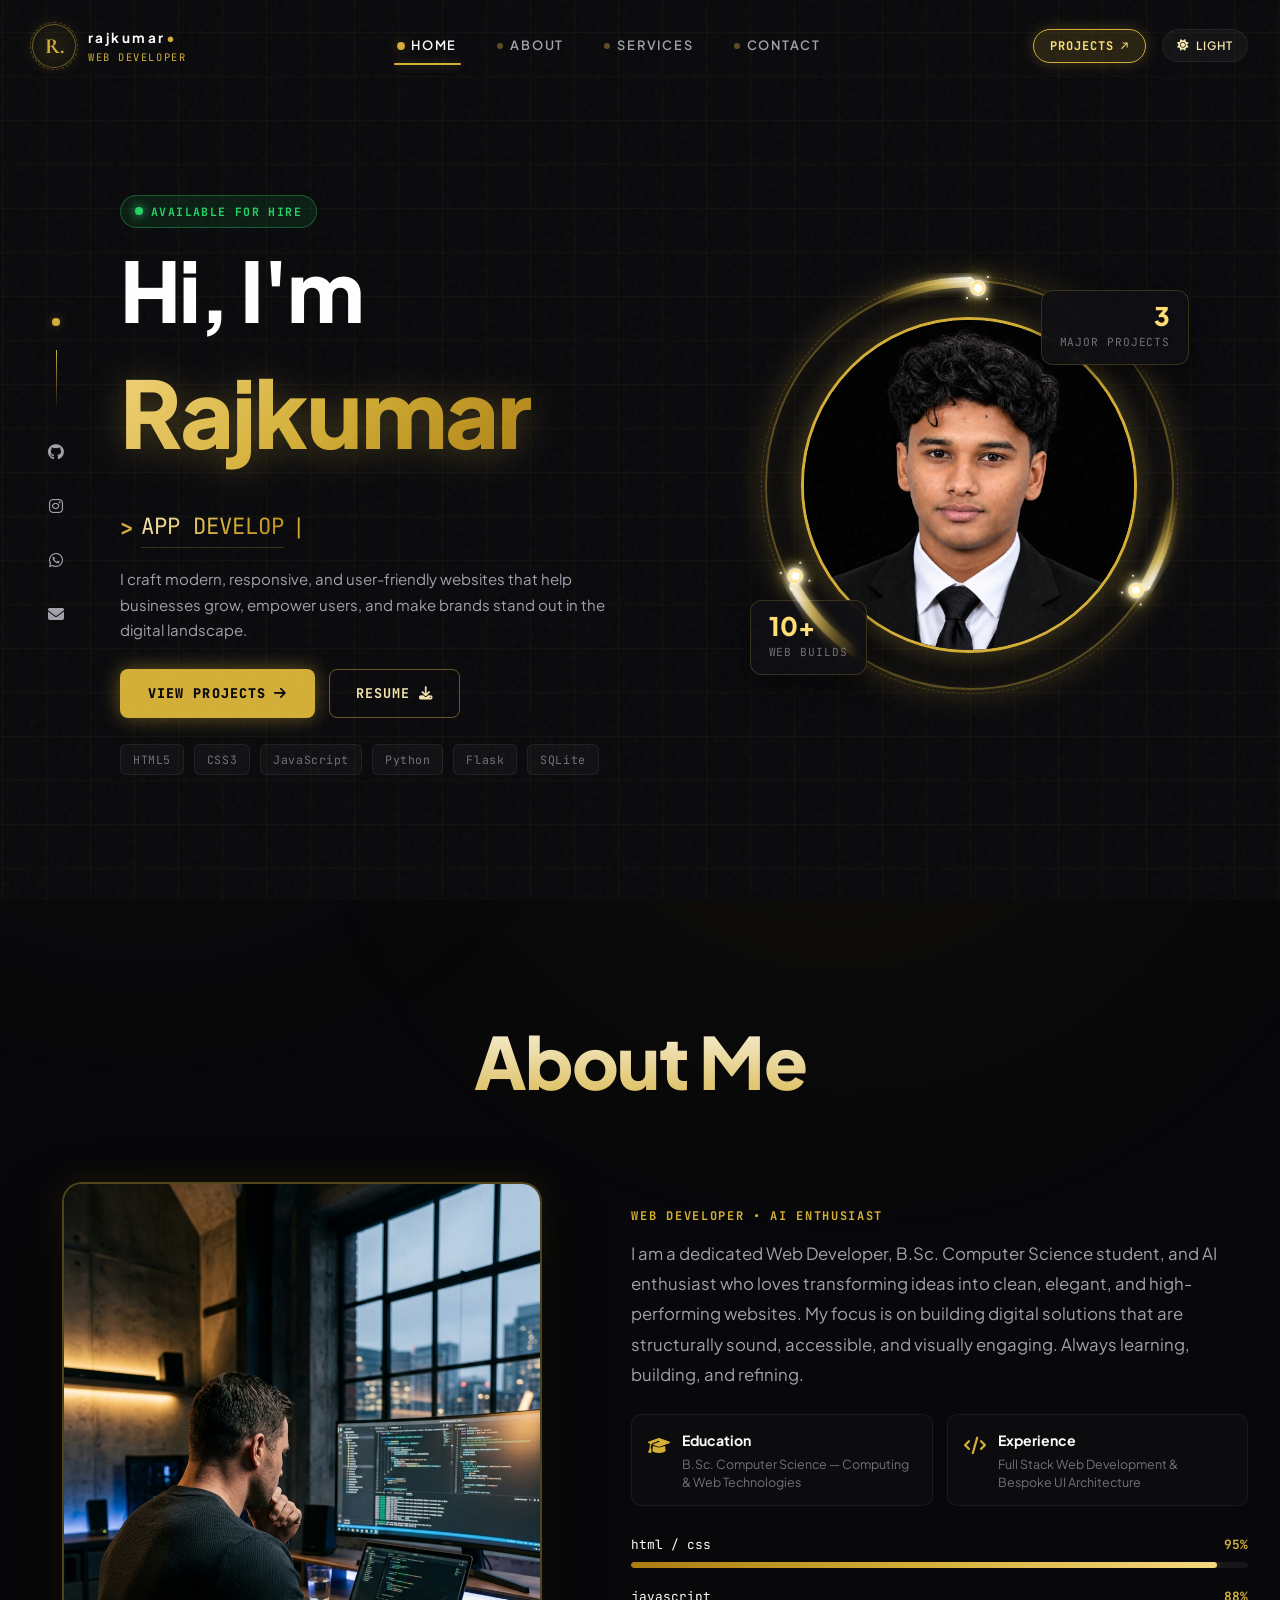
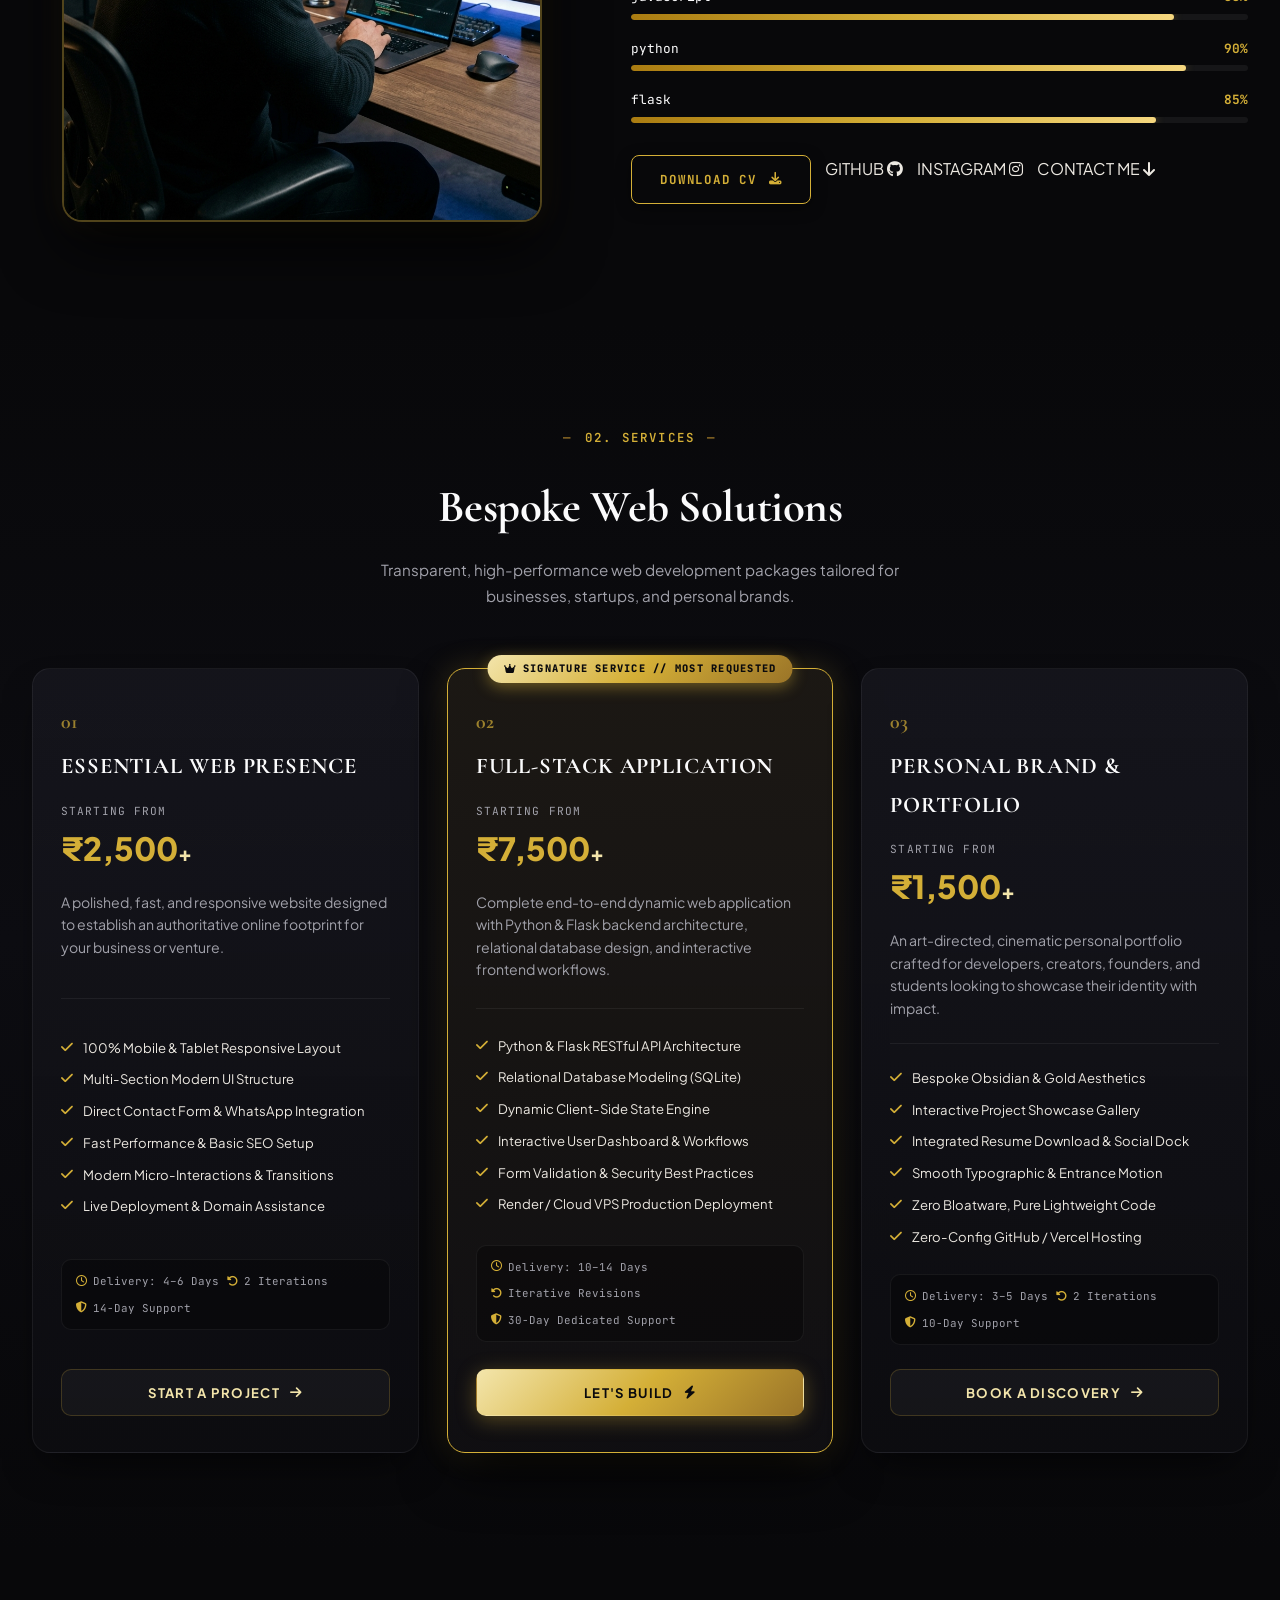
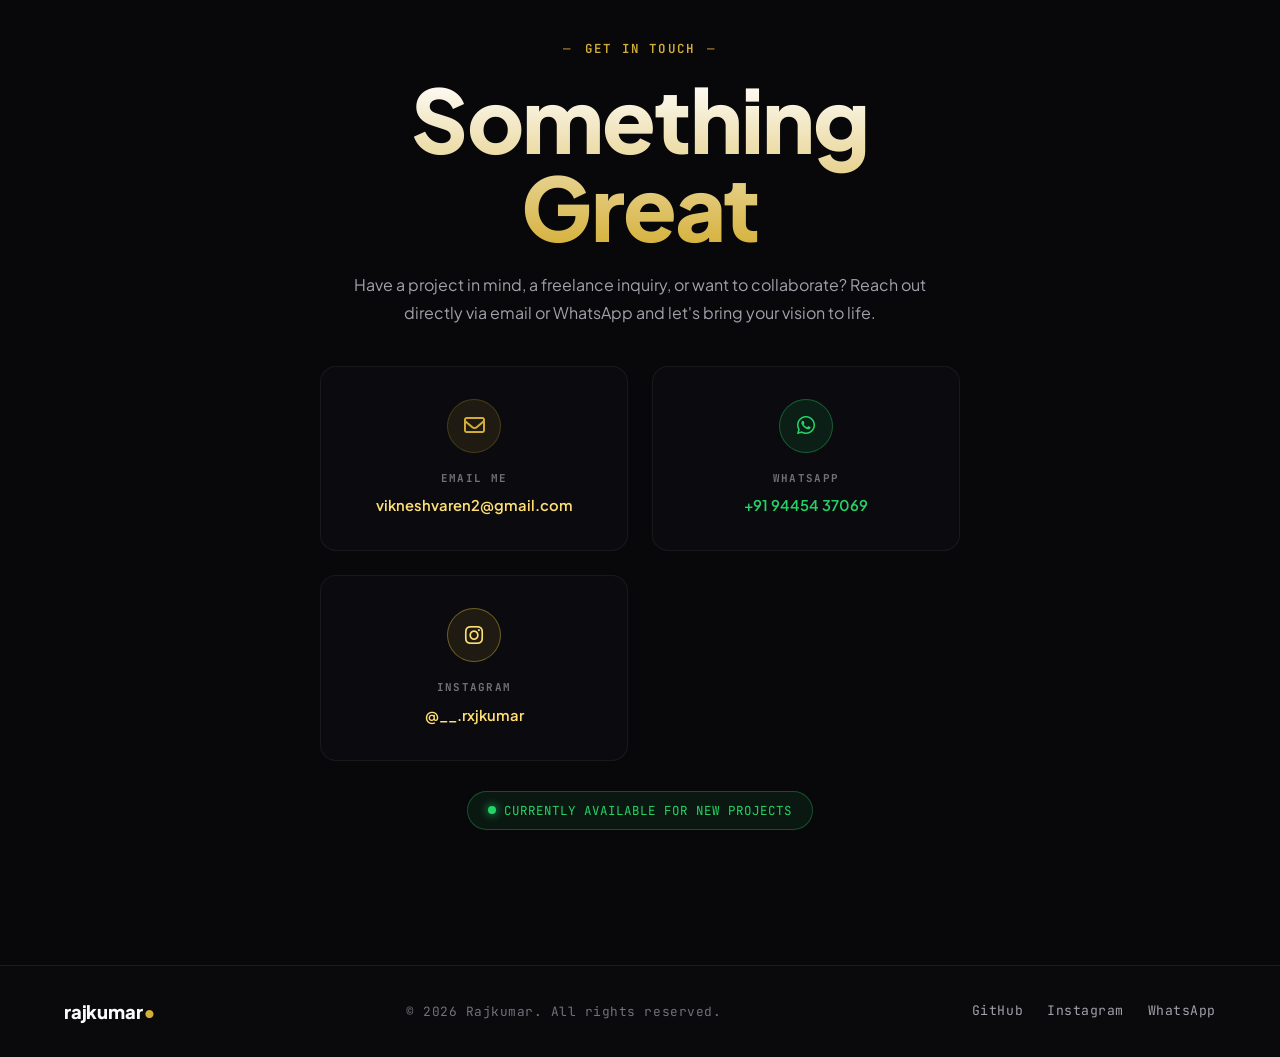
==== index.html @ b3dc6ba9 "Fix mobile responsive design and smooth interactions" ====
<!DOCTYPE html>
<html lang="en">

<head>
    <meta charset="UTF-8">
    <meta name="viewport" content="width=device-width, initial-scale=1.0">
    <title>Rajkumar — Web Developer &bull; AI Enthusiast &bull; Portfolio</title>
    <meta name="description"
        content="Rajkumar — Web Developer, B.Sc. Computer Science student & AI enthusiast crafting modern, responsive, and high-performance digital experiences.">
    <meta name="keywords"
        content="Rajkumar, Web Developer, Full-Stack, Python, Flask, JavaScript, HTML, CSS, Portfolio, Pet Nexa, Royal Rose Milk, Tamil Nadu">
    <meta name="author" content="Rajkumar">

    <!-- Google Fonts: Cormorant Garamond, Plus Jakarta Sans, Inter, JetBrains Mono -->
    <link rel="preconnect" href="https://fonts.googleapis.com">
    <link rel="preconnect" href="https://fonts.gstatic.com" crossorigin>
    <link
        href="https://fonts.googleapis.com/css2?family=Cormorant+Garamond:ital,wght@0,400;0,500;0,600;0,700;1,400;1,600&family=Great+Vibes&family=Inter:wght@300;400;500;600;700&family=JetBrains+Mono:wght@400;500;600&family=Plus+Jakarta+Sans:wght@400;500;600;700;800&display=swap"
        rel="stylesheet">

    <!-- FontAwesome 6.5 -->
    <link rel="stylesheet" href="https://cdnjs.cloudflare.com/ajax/libs/font-awesome/6.5.2/css/all.min.css">

    <!-- Stylesheets -->
    <link rel="stylesheet" href="style.css">
    <link rel="stylesheet" href="cinematic.css">
</head>

<body>

    <!-- =====================================================
         0. CINEMATIC ATMOSPHERE & BACKGROUND CANVAS
    ===================================================== -->
    <canvas id="cinematicCanvas" class="cinematic-canvas"></canvas>

    <!-- Subtle Film Grain & Ambient Atmosphere -->
    <div class="editorial-film-grain"></div>
    <div class="ambient-glow glow-top-right"></div>
    <div class="ambient-glow glow-center-left"></div>
    <div class="ambient-glow glow-bottom-right"></div>

    <!-- Scroll Progress Indicator -->
    <div class="gold-progress-line" id="scrollProgress"></div>

    <!-- Mobile Drawer Backdrop Overlay -->
    <div class="mobile-nav-backdrop" id="mobileNavBackdrop"></div>

    <!-- =====================================================
         1. LUXURY MINIMALIST EDITORIAL LOADER
    ===================================================== -->
    <div id="intro" class="cinematic-loader" aria-hidden="true">
        <div class="loader-minimal-reveal">
            <div class="loader-monogram-symbol">R<span class="gold-dot">.</span></div>
            <div class="loader-gold-hairline-grow" id="loaderProgressFill"></div>
            <div class="loader-minimal-caption">
                <span class="loader-caption-name">RAJKUMAR</span>
                <span class="loader-caption-sep">&bull;</span>
                <span class="loader-caption-role">PORTFOLIO</span>
            </div>
        </div>
    </div>

    <!-- =====================================================
         2. TOP NAVIGATION BAR
    ===================================================== -->
    <header class="navbar" id="navbar">
        <div class="nav-container">
            <!-- Brand Monogram -->
            <a href="#home" class="nav-brand" aria-label="Rajkumar Home">
                <div class="brand-monogram-circle">R.</div>
                <div class="brand-text-col">
                    <span class="brand-title">rajkumar<span class="gold-dot">•</span></span>
                    <span class="brand-sub">WEB DEVELOPER</span>
                </div>
            </a>

            <!-- Top Navigation Links (Strict order: Home, About, Services, Contact) -->
            <nav class="nav-links" id="navLinks">
                <a href="#home" class="nav-item active"><span class="nav-point-circle"></span>HOME</a>
                <a href="#about" class="nav-item"><span class="nav-point-circle"></span>ABOUT</a>
                <a href="projects.html" class="nav-item mobile-only-nav-item"><span class="nav-point-circle"></span>PROJECTS</a>
                <a href="#services" class="nav-item"><span class="nav-point-circle"></span>SERVICES</a>
                <a href="#contact" class="nav-item"><span class="nav-point-circle"></span>CONTACT</a>
            </nav>

            <!-- Nav Actions -->
            <div class="nav-actions">
                <a href="projects.html" class="btn-nav-pill-projects">
                    <span>PROJECTS ↗</span>
                </a>
                <button class="theme-toggle-btn" id="themeToggleBtn" aria-label="Toggle Theme"
                    title="Toggle Bright / Dark Mode" type="button">
                    <i class="fa-solid fa-sun icon-sun"></i>
                    <i class="fa-solid fa-moon icon-moon"></i>
                    <span class="theme-toggle-text">LIGHT</span>
                </button>
                <button class="mobile-toggle" id="mobileToggleBtn" aria-label="Toggle Navigation Menu" aria-expanded="false">
                    <span class="bar"></span>
                    <span class="bar"></span>
                </button>
            </div>
        </div>
    </header>

    <main>
        <!-- =====================================================
             3. HERO / HOME SECTION (MATCHING SAMPLE SCREENSHOT 1)
        ===================================================== -->
        <section id="home" class="hero-section hero-tech-grid-bg">
            <div class="hero-layout-master">
                <!-- Left Vertical Social Rail -->
                <aside class="hero-rail-col">
                    <div class="rail-top-dot"></div>
                    <div class="rail-vertical-line"></div>
                    <div class="rail-social-links">
                        <a href="https://github.com/vikneshvaren2007" target="_blank" rel="noopener noreferrer"
                            class="rail-social-link" title="GitHub Profile">
                            <i class="fa-brands fa-github"></i>
                        </a>
                        <a href="https://www.instagram.com/__.rxjkumar?stkn=MWF0NG9keWlrYjBkdw==" target="_blank" rel="noopener noreferrer"
                            class="rail-social-link" title="Instagram Profile">
                            <i class="fa-brands fa-instagram"></i>
                        </a>
                        <a href="https://wa.me/919445437069" target="_blank" rel="noopener noreferrer"
                            class="rail-social-link" title="WhatsApp Chat">
                            <i class="fa-brands fa-whatsapp"></i>
                        </a>
                        <a href="mailto:vikneshvaren2@gmail.com" class="rail-social-link" title="Email Rajkumar">
                            <i class="fa-solid fa-envelope"></i>
                        </a>
                    </div>
                </aside>

                <!-- Center-Left Content -->
                <div class="hero-content-col">
                    <!-- Status Badge Pill (Screenshot 1) -->
                    <div class="badge-available-pill">
                        <span class="pulse-indicator"></span>
                        <span>AVAILABLE FOR HIRE</span>
                    </div>

                    <!-- Hi, I'm & Name -->
                    <div class="hero-hi-text">Hi, I'm</div>
                    <h1 class="hero-name-highlight">Rajkumar</h1>

                    <!-- Typewriter Terminal Role -->
                    <div class="hero-terminal-role">
                        <span class="prompt-chevron">&gt;</span>
                        <span id="heroTypingTitle" class="hero-typing-title">Full Stack Web Developer</span>
                        <span class="typing-cursor">|</span>
                    </div>

                    <div class="hero-narrative-box">
                        I craft modern, responsive, and user-friendly websites that help businesses grow, empower users,
                        and make brands stand out in the digital landscape.
                    </div>

                    <!-- Call to Action Group -->
                    <div class="hero-btn-row">
                        <a href="projects.html" class="btn-solid-glow">
                            <span>VIEW PROJECTS</span>
                            <i class="fa-solid fa-arrow-right"></i>
                        </a>
                        <a href="assets/Raj_Kumar_Resume_Full_Page.pdf" download="Raj_Kumar_Resume_Full_Page.pdf" target="_blank" class="btn-outline-glow">
                            <span>RESUME</span>
                            <i class="fa-solid fa-download"></i>
                        </a>
                    </div>

                    <!-- Tech Stack Pills Row (Screenshot 1) -->
                    <div class="hero-tech-pills-row">
                        <span class="hero-tech-mini-pill">HTML5</span>
                        <span class="hero-tech-mini-pill">CSS3</span>
                        <span class="hero-tech-mini-pill">JavaScript</span>
                        <span class="hero-tech-mini-pill">Python</span>
                        <span class="hero-tech-mini-pill">Flask</span>
                        <span class="hero-tech-mini-pill">SQLite</span>
                    </div>
                </div>

                <!-- Right Column: Orbital Stage with Rajkumar's Face (Screenshot 1) -->
                <div class="hero-portrait-col">
                    <div class="sample-orbit-avatar-container">
                        <!-- Static outer circular ring track (Fixed & Centered) -->
                        <div class="sample-orbit-ring" aria-hidden="true"></div>

                        <!-- 3 Navigation Dots Rotating Orbit System (120deg Spacing) -->
                        <div class="orbit-motion-system" aria-label="Circular Navigation Controls">
                            <!-- Shared SVG Filter & Gradient Definitions for Gold Trail -->
                            <svg class="orbit-trail-defs" aria-hidden="true" width="0" height="0">
                                <defs>
                                    <linearGradient id="orbitTrailGrad" x1="100%" y1="0%" x2="0%" y2="60%">
                                        <stop offset="0%" stop-color="#FFFFFF" stop-opacity="0.85" />
                                        <stop offset="25%" stop-color="#FFDF73" stop-opacity="0.6" />
                                        <stop offset="65%" stop-color="#D4AF37" stop-opacity="0.25" />
                                        <stop offset="100%" stop-color="#D4AF37" stop-opacity="0" />
                                    </linearGradient>
                                    <filter id="trailGlow" x="-30%" y="-30%" width="160%" height="160%">
                                        <feGaussianBlur stdDeviation="1.2" result="blur" />
                                        <feMerge>
                                            <feMergeNode in="blur" />
                                            <feMergeNode in="SourceGraphic" />
                                        </feMerge>
                                    </filter>
                                </defs>
                            </svg>

                            <!-- Dot 1: ABOUT (0deg / 12 o'clock) -->
                            <div class="orbit-slot slot-about">
                                <!-- Subtle circular light trail -->
                                <svg class="orbit-slot-trail" viewBox="0 0 100 100" aria-hidden="true">
                                    <path d="M 50 0.5 A 49.5 49.5 0 0 0 25.25 7.13" fill="none" stroke="url(#orbitTrailGrad)"
                                        stroke-width="2.5" stroke-linecap="round" filter="url(#trailGlow)" />
                                </svg>
                                <a href="#about" class="sample-satellite-dot" id="orbitDotAbout"
                                    data-orbit-target="about" aria-label="Navigate to About Me section" title="About Me">
                                    <!-- Spark Diamond Center Core -->
                                    <span class="spark-diamond" aria-hidden="true"></span>
                                    <!-- Surrounding Micro-Particle Stardust -->
                                    <span class="spark-particles" aria-hidden="true">
                                        <span class="spark-dust dust-1"></span>
                                        <span class="spark-dust dust-2"></span>
                                        <span class="spark-dust dust-3"></span>
                                        <span class="spark-dust dust-4"></span>
                                    </span>
                                    <span class="orbit-dot-tooltip">ABOUT</span>
                                </a>
                            </div>

                            <!-- Dot 2: PROJECTS (120deg / 4 o'clock) -> Project Gallery -->
                            <div class="orbit-slot slot-projects">
                                <!-- Subtle circular light trail -->
                                <svg class="orbit-slot-trail" viewBox="0 0 100 100" aria-hidden="true">
                                    <path d="M 50 0.5 A 49.5 49.5 0 0 0 25.25 7.13" fill="none" stroke="url(#orbitTrailGrad)"
                                        stroke-width="2.5" stroke-linecap="round" filter="url(#trailGlow)" />
                                </svg>
                                <a href="projects.html" class="sample-satellite-dot" id="orbitDotProjects"
                                    data-orbit-target="projects-gallery" aria-label="Navigate to Project Gallery"
                                    title="Project Gallery">
                                    <!-- Spark Diamond Center Core -->
                                    <span class="spark-diamond" aria-hidden="true"></span>
                                    <!-- Surrounding Micro-Particle Stardust -->
                                    <span class="spark-particles" aria-hidden="true">
                                        <span class="spark-dust dust-1"></span>
                                        <span class="spark-dust dust-2"></span>
                                        <span class="spark-dust dust-3"></span>
                                        <span class="spark-dust dust-4"></span>
                                    </span>
                                    <span class="orbit-dot-tooltip">PROJECTS</span>
                                </a>
                            </div>

                            <!-- Dot 3: CONTACT (240deg / 8 o'clock) -->
                            <div class="orbit-slot slot-contact">
                                <!-- Subtle circular light trail -->
                                <svg class="orbit-slot-trail" viewBox="0 0 100 100" aria-hidden="true">
                                    <path d="M 50 0.5 A 49.5 49.5 0 0 0 25.25 7.13" fill="none" stroke="url(#orbitTrailGrad)"
                                        stroke-width="2.5" stroke-linecap="round" filter="url(#trailGlow)" />
                                </svg>
                                <a href="#contact" class="sample-satellite-dot" id="orbitDotContact"
                                    data-orbit-target="contact" aria-label="Navigate to Contact section" title="Get in Touch">
                                    <!-- Spark Diamond Center Core -->
                                    <span class="spark-diamond" aria-hidden="true"></span>
                                    <!-- Surrounding Micro-Particle Stardust -->
                                    <span class="spark-particles" aria-hidden="true">
                                        <span class="spark-dust dust-1"></span>
                                        <span class="spark-dust dust-2"></span>
                                        <span class="spark-dust dust-3"></span>
                                        <span class="spark-dust dust-4"></span>
                                    </span>
                                    <span class="orbit-dot-tooltip">CONTACT</span>
                                </a>
                            </div>
                        </div>

                        <!-- Circular avatar with Rajkumar's actual photo -->
                        <div class="sample-avatar-circle">
                            <img src="images/raj-hero-new.jpg" alt="Rajkumar — Web Developer" class="sample-avatar-img">
                        </div>

                        <!-- Stat Badge Top Right: 3 Major Projects -->
                        <div class="sample-stat-badge badge-top-right">
                            <div class="sample-stat-val">3</div>
                            <div class="sample-stat-lbl">Major Projects</div>
                        </div>

                        <!-- Stat Badge Bottom Left: 10+ Web Builds -->
                        <div class="sample-stat-badge badge-bottom-left">
                            <div class="sample-stat-val">10+</div>
                            <div class="sample-stat-lbl">Web Builds</div>
                        </div>
                    </div>
                </div>
            </div>
        </section>

        <!-- =====================================================
             4. SECTION 01 — ABOUT ME (MATCHING SAMPLE SCREENSHOT 2)
        ===================================================== -->
        <section id="about" class="sample-about-section">
            <div class="editorial-container">
                <h2 class="sample-about-title">About Me</h2>

                <div class="sample-about-grid">
                    <!-- Left: Photo Frame with Strong Professional Developer (Face Obscured) -->
                    <div class="sample-about-photo-frame">
                        <img src="images/strong-developer.jpg" alt="Professional Software Engineer & Developer" class="sample-about-photo">
                    </div>

                    <!-- Right: Bio + Education + Experience + Small Core Skills -->
                    <div class="sample-about-content">
                        <div class="about-role-tag">WEB DEVELOPER &bull; AI ENTHUSIAST</div>
                        <p class="about-bio-text" style="font-size: 1.05rem; line-height: 1.8; margin-bottom: 24px; color: var(--text-muted);">
                            I am a dedicated Web Developer, B.Sc. Computer Science student, and AI enthusiast who loves
                            transforming ideas into clean, elegant, and high-performing websites. My focus is on
                            building digital solutions that are structurally sound, accessible, and
                            visually engaging. Always learning, building, and refining.
                        </p>

                        <!-- Education & Experience Highlights -->
                        <div class="about-credentials-grid">
                            <div class="about-credential-card">
                                <div class="credential-icon"><i class="fa-solid fa-graduation-cap"></i></div>
                                <div class="credential-info">
                                    <div class="credential-title">Education</div>
                                    <div class="credential-desc">B.Sc. Computer Science — Computing & Web Technologies</div>
                                </div>
                            </div>
                            <div class="about-credential-card">
                                <div class="credential-icon"><i class="fa-solid fa-code"></i></div>
                                <div class="credential-info">
                                    <div class="credential-title">Experience</div>
                                    <div class="credential-desc">Full Stack Web Development & Bespoke UI Architecture</div>
                                </div>
                            </div>
                        </div>

                        <!-- Small Core Skills (HTML, CSS, JavaScript, Python, Flask) -->
                        <div class="sample-skill-bars-stack">
                            <div class="sample-skill-row">
                                <div class="sample-skill-meta">
                                    <span class="skill-name">html / css</span>
                                    <span class="pct-val">95%</span>
                                </div>
                                <div class="sample-skill-track">
                                    <div class="sample-skill-fill" style="width: 95%;"></div>
                                </div>
                            </div>

                            <div class="sample-skill-row">
                                <div class="sample-skill-meta">
                                    <span class="skill-name">javascript</span>
                                    <span class="pct-val">88%</span>
                                </div>
                                <div class="sample-skill-track">
                                    <div class="sample-skill-fill" style="width: 88%;"></div>
                                </div>
                            </div>

                            <div class="sample-skill-row">
                                <div class="sample-skill-meta">
                                    <span class="skill-name">python</span>
                                    <span class="pct-val">90%</span>
                                </div>
                                <div class="sample-skill-track">
                                    <div class="sample-skill-fill" style="width: 90%;"></div>
                                </div>
                            </div>

                            <div class="sample-skill-row">
                                <div class="sample-skill-meta">
                                    <span class="skill-name">flask</span>
                                    <span class="pct-val">85%</span>
                                </div>
                                <div class="sample-skill-track">
                                    <div class="sample-skill-fill" style="width: 85%;"></div>
                                </div>
                            </div>
                        </div>

                        <!-- Action Button & Social Row (CV + GitHub + Instagram + Contact) -->
                        <div class="about-cv-action-row" style="margin-top: 32px; display: flex; gap: 14px; flex-wrap: wrap;">
                            <a href="assets/Raj_Kumar_Resume_Full_Page.pdf" download="Raj_Kumar_Resume_Full_Page.pdf"
                                class="btn-download-cv-gold" target="_blank">
                                <span>DOWNLOAD CV</span>
                                <i class="fa-solid fa-download"></i>
                            </a>
                            <a href="https://github.com/vikneshvaren2007" target="_blank" rel="noopener noreferrer"
                                class="btn-about-contact" title="GitHub">
                                <span>GITHUB</span>
                                <i class="fa-brands fa-github"></i>
                            </a>
                            <a href="https://www.instagram.com/__.rxjkumar?stkn=MWF0NG9keWlrYjBkdw==" target="_blank" rel="noopener noreferrer"
                                class="btn-about-contact" title="Instagram">
                                <span>INSTAGRAM</span>
                                <i class="fa-brands fa-instagram"></i>
                            </a>
                            <a href="#contact" class="btn-about-contact">
                                <span>CONTACT ME</span>
                                <i class="fa-solid fa-arrow-down"></i>
                            </a>
                        </div>
                    </div>
                </div>
            </div>
        </section>

        <!-- =====================================================
             5. SECTION 02 — SERVICES PACKAGES
        ===================================================== -->
        <section id="services" class="editorial-section services-cinematic-section">
            <div class="editorial-container">
                <div class="services-header-area">
                    <span class="sec-pill-tag">02. SERVICES</span>
                    <h2 class="sec-title-centered">Bespoke Web Solutions</h2>
                    <p class="sec-subtitle-centered">
                        Transparent, high-performance web development packages tailored for businesses, startups, and
                        personal brands.
                    </p>
                </div>

                <div class="services-cards-grid">
                    <!-- Service 01: Starter Web Presence -->
                    <article class="service-card">
                        <div class="service-card-top">
                            <span class="service-index-number">01</span>
                            <h3 class="service-title">ESSENTIAL WEB PRESENCE</h3>
                            <div class="service-pricing-row">
                                <span class="pricing-label">Starting from</span>
                                <span class="pricing-amount">₹2,500<span class="pricing-plus">+</span></span>
                            </div>
                            <p class="service-description">
                                A polished, fast, and responsive website designed to establish an authoritative online
                                footprint for your business or venture.
                            </p>
                        </div>

                        <div class="service-card-divider"></div>

                        <ul class="service-features-list">
                            <li><i class="fa-solid fa-check feature-check-icon"></i><span>100% Mobile &amp; Tablet
                                    Responsive Layout</span></li>
                            <li><i class="fa-solid fa-check feature-check-icon"></i><span>Multi-Section Modern UI
                                    Structure</span></li>
                            <li><i class="fa-solid fa-check feature-check-icon"></i><span>Direct Contact Form &amp;
                                    WhatsApp Integration</span></li>
                            <li><i class="fa-solid fa-check feature-check-icon"></i><span>Fast Performance &amp; Basic
                                    SEO Setup</span></li>
                            <li><i class="fa-solid fa-check feature-check-icon"></i><span>Modern Micro-Interactions &amp;
                                    Transitions</span></li>
                            <li><i class="fa-solid fa-check feature-check-icon"></i><span>Live Deployment &amp; Domain
                                    Assistance</span></li>
                        </ul>

                        <div class="service-meta-footer">
                            <div class="service-meta-pill">
                                <i class="fa-regular fa-clock"></i>
                                <span>Delivery: 4–6 Days</span>
                            </div>
                            <div class="service-meta-pill">
                                <i class="fa-solid fa-rotate-left"></i>
                                <span>2 Iterations</span>
                            </div>
                            <div class="service-meta-pill">
                                <i class="fa-solid fa-shield-halved"></i>
                                <span>14-Day Support</span>
                            </div>
                        </div>

                        <button class="btn-service-cta" onclick="selectServiceForContact('Essential Web Presence')">
                            <span>START A PROJECT</span>
                            <i class="fa-solid fa-arrow-right"></i>
                        </button>
                    </article>

                    <!-- Service 02: Full-Stack Web Application (Signature Service / Most Requested) -->
                    <article class="service-card service-card-signature">
                        <div class="signature-ribbon-badge">
                            <i class="fa-solid fa-crown"></i>
                            <span>SIGNATURE SERVICE // MOST REQUESTED</span>
                        </div>

                        <div class="service-card-top">
                            <span class="service-index-number">02</span>
                            <h3 class="service-title">FULL-STACK APPLICATION</h3>
                            <div class="service-pricing-row">
                                <span class="pricing-label">Starting from</span>
                                <span class="pricing-amount">₹7,500<span class="pricing-plus">+</span></span>
                            </div>
                            <p class="service-description">
                                Complete end-to-end dynamic web application with Python &amp; Flask backend
                                architecture, relational database design, and interactive frontend workflows.
                            </p>
                        </div>

                        <div class="service-card-divider"></div>

                        <ul class="service-features-list">
                            <li><i class="fa-solid fa-check feature-check-icon"></i><span>Python &amp; Flask RESTful API
                                    Architecture</span></li>
                            <li><i class="fa-solid fa-check feature-check-icon"></i><span>Relational Database Modeling
                                    (SQLite)</span></li>
                            <li><i class="fa-solid fa-check feature-check-icon"></i><span>Dynamic Client-Side State
                                    Engine</span></li>
                            <li><i class="fa-solid fa-check feature-check-icon"></i><span>Interactive User Dashboard &amp;
                                    Workflows</span></li>
                            <li><i class="fa-solid fa-check feature-check-icon"></i><span>Form Validation &amp; Security
                                    Best Practices</span></li>
                            <li><i class="fa-solid fa-check feature-check-icon"></i><span>Render / Cloud VPS Production
                                    Deployment</span></li>
                        </ul>

                        <div class="service-meta-footer">
                            <div class="service-meta-pill">
                                <i class="fa-regular fa-clock"></i>
                                <span>Delivery: 10–14 Days</span>
                            </div>
                            <div class="service-meta-pill">
                                <i class="fa-solid fa-rotate-left"></i>
                                <span>Iterative Revisions</span>
                            </div>
                            <div class="service-meta-pill">
                                <i class="fa-solid fa-shield-halved"></i>
                                <span>30-Day Dedicated Support</span>
                            </div>
                        </div>

                        <button class="btn-service-cta btn-signature-cta"
                            onclick="selectServiceForContact('Full-Stack Application')">
                            <span>LET'S BUILD</span>
                            <i class="fa-solid fa-bolt"></i>
                        </button>
                    </article>

                    <!-- Service 03: Personal Brand & Portfolio -->
                    <article class="service-card">
                        <div class="service-card-top">
                            <span class="service-index-number">03</span>
                            <h3 class="service-title">PERSONAL BRAND &amp; PORTFOLIO</h3>
                            <div class="service-pricing-row">
                                <span class="pricing-label">Starting from</span>
                                <span class="pricing-amount">₹1,500<span class="pricing-plus">+</span></span>
                            </div>
                            <p class="service-description">
                                An art-directed, cinematic personal portfolio crafted for developers, creators,
                                founders, and students looking to showcase their identity with impact.
                            </p>
                        </div>

                        <div class="service-card-divider"></div>

                        <ul class="service-features-list">
                            <li><i class="fa-solid fa-check feature-check-icon"></i><span>Bespoke Obsidian &amp; Gold
                                    Aesthetics</span></li>
                            <li><i class="fa-solid fa-check feature-check-icon"></i><span>Interactive Project Showcase
                                    Gallery</span></li>
                            <li><i class="fa-solid fa-check feature-check-icon"></i><span>Integrated Resume Download &amp;
                                    Social Dock</span></li>
                            <li><i class="fa-solid fa-check feature-check-icon"></i><span>Smooth Typographic &amp; Entrance
                                    Motion</span></li>
                            <li><i class="fa-solid fa-check feature-check-icon"></i><span>Zero Bloatware, Pure Lightweight
                                    Code</span></li>
                            <li><i class="fa-solid fa-check feature-check-icon"></i><span>Zero-Config GitHub / Vercel
                                    Hosting</span></li>
                        </ul>

                        <div class="service-meta-footer">
                            <div class="service-meta-pill">
                                <i class="fa-regular fa-clock"></i>
                                <span>Delivery: 3–5 Days</span>
                            </div>
                            <div class="service-meta-pill">
                                <i class="fa-solid fa-rotate-left"></i>
                                <span>2 Iterations</span>
                            </div>
                            <div class="service-meta-pill">
                                <i class="fa-solid fa-shield-halved"></i>
                                <span>10-Day Support</span>
                            </div>
                        </div>

                        <button class="btn-service-cta"
                            onclick="selectServiceForContact('Personal Brand &amp; Portfolio')">
                            <span>BOOK A DISCOVERY</span>
                            <i class="fa-solid fa-arrow-right"></i>
                        </button>
                    </article>
                </div>
            </div>
        </section>

        <!-- =====================================================
             6. SECTION 03 — CONTACT (MATCHING SAMPLE SCREENSHOT 3)
        ===================================================== -->
        <section id="contact" class="editorial-section contact-cinematic-section" style="padding-top: 80px; padding-bottom: 90px;">
            <div class="editorial-container" style="max-width: 900px; margin: 0 auto; text-align: center;">
                <span class="sec-pill-tag" style="margin-bottom: 16px;">GET IN TOUCH</span>
                <h2 class="sample-contact-title">Something<br>Great</h2>
                <p class="sec-subtitle-centered" style="max-width: 580px; margin: 0 auto 30px; font-size: 1rem; line-height: 1.7;">
                    Have a project in mind, a freelance inquiry, or want to collaborate? Reach out directly via email or WhatsApp and let's bring your vision to life.
                </p>

                <!-- Contact Touch Cards (Email, WhatsApp, Instagram) -->
                <div class="sample-contact-dual-cards">
                    <!-- Email Card -->
                    <a href="mailto:vikneshvaren2@gmail.com" class="sample-contact-touch-card">
                        <div class="sample-contact-icon-circle">
                            <i class="fa-regular fa-envelope"></i>
                        </div>
                        <span class="row-tag" style="margin-bottom: 6px; font-weight: 700;">EMAIL ME</span>
                        <span class="row-val" style="font-size: 0.92rem; word-break: break-all; color: var(--gold-bright);">vikneshvaren2@gmail.com</span>
                    </a>

                    <!-- WhatsApp Card -->
                    <a href="https://wa.me/919445437069" target="_blank" rel="noopener noreferrer" class="sample-contact-touch-card">
                        <div class="sample-contact-icon-circle" style="color: #25D366; border-color: rgba(37, 211, 102, 0.35); background: rgba(37, 211, 102, 0.1);">
                            <i class="fa-brands fa-whatsapp"></i>
                        </div>
                        <span class="row-tag" style="margin-bottom: 6px; font-weight: 700;">WHATSAPP</span>
                        <span class="row-val" style="font-size: 0.92rem; color: #25D366;">+91 94454 37069</span>
                    </a>

                    <!-- Instagram Card -->
                    <a href="https://www.instagram.com/__.rxjkumar?stkn=MWF0NG9keWlrYjBkdw==" target="_blank" rel="noopener noreferrer" class="sample-contact-touch-card">
                        <div class="sample-contact-icon-circle" style="color: var(--gold-bright); border-color: var(--border-gold-medium); background: rgba(212, 175, 55, 0.1);">
                            <i class="fa-brands fa-instagram"></i>
                        </div>
                        <span class="row-tag" style="margin-bottom: 6px; font-weight: 700;">INSTAGRAM</span>
                        <span class="row-val" style="font-size: 0.92rem; color: var(--gold-bright);">@__.rxjkumar</span>
                    </a>
                </div>

                <!-- Available Pill Centered (Screenshot 3) -->
                <div style="text-align: center; margin-bottom: 45px;">
                    <div class="sample-avail-pill-center">
                        <span class="pulse-indicator"></span>
                        <span>Currently available for new projects</span>
                    </div>
                </div>
            </div>
        </section>
    </main>

    <!-- =====================================================
         7. MINIMAL SINGLE-LINE FOOTER (MATCHING REFERENCE SCREENSHOT 1)
    ===================================================== -->
    <footer class="sundar-style-footer">
        <div class="sundar-footer-container">
            <div class="sundar-footer-brand">
                <span class="footer-monogram">rajkumar<span class="gold-dot">•</span></span>
            </div>
            <div class="sundar-footer-copy">
                &copy; 2026 Rajkumar. All rights reserved.
            </div>
            <div class="sundar-footer-socials">
                <a href="https://github.com/vikneshvaren2007" target="_blank" rel="noopener noreferrer"
                    class="sundar-social-link">GitHub</a>
                <a href="https://www.instagram.com/__.rxjkumar?stkn=MWF0NG9keWlrYjBkdw==" target="_blank" rel="noopener noreferrer"
                    class="sundar-social-link">Instagram</a>
                <a href="https://wa.me/919445437069" target="_blank" rel="noopener noreferrer"
                    class="sundar-social-link">WhatsApp</a>
            </div>
        </div>
    </footer>

    <!-- =====================================================
         9. INTERACTIVE PROJECT MODAL & LIVE SIMULATOR
    ===================================================== -->
    <div class="cinematic-modal-backdrop" id="projectModalBackdrop" onclick="closeProjectModal(event)"
        aria-hidden="true">
        <div class="cinematic-modal-window" onclick="event.stopPropagation()">
            <div class="modal-header">
                <div>
                    <span class="modal-badge-tag" id="modalBadge">PROJECT SHOWCASE</span>
                    <h3 class="modal-title-text" id="modalTitle">PET NEXA</h3>
                </div>
                <div class="modal-header-actions">
                    <a href="https://pet-nexa.onrender.com" target="_blank" rel="noopener noreferrer"
                        class="btn-modal-live-link" id="modalHeaderLiveLink" aria-label="Open live project website">
                        <i class="fa-solid fa-globe"></i>
                        <span>LIVE PROJECT ↗</span>
                    </a>
                    <button class="modal-close-button" onclick="closeProjectModal()" aria-label="Close modal">
                        <i class="fa-solid fa-xmark"></i>
                    </button>
                </div>
            </div>

            <!-- Modal Tabs -->
            <div class="modal-tab-bar">
                <button class="tab-btn active" id="tabBtnOverview" onclick="switchModalTab('tabOverview')">
                    01 // OVERVIEW
                </button>
                <button class="tab-btn" id="tabBtnSimulator" onclick="switchModalTab('tabSimulator')">
                    02 // LIVE SIMULATOR
                </button>
                <button class="tab-btn" id="tabBtnFeatures" onclick="switchModalTab('tabFeatures')">
                    03 // FEATURES MATRIX
                </button>
                <button class="tab-btn" id="tabBtnCode" onclick="switchModalTab('tabCode')">
                    04 // ARCHITECTURE
                </button>
            </div>

            <!-- Modal Body -->
            <div class="modal-body-area">
                <!-- TAB 1: OVERVIEW -->
                <div class="tab-pane active" id="tabOverview">
                    <div class="modal-overview-grid">
                        <div class="modal-image-box">
                            <img id="modalHeroImg" src="images/pet-nexa-dark-crest.jpg" alt="Project Visual Preview">
                        </div>
                        <div class="modal-text-box">
                            <h4 id="modalOverviewHeading" class="modal-subheading">Full-Stack Architecture</h4>
                            <p id="modalOverviewDesc" class="modal-paragraph">Overview description.</p>

                            <div class="modal-live-card">
                                <div class="modal-live-meta">
                                    <span class="modal-live-label">LIVE DEPLOYMENT:</span>
                                    <a id="modalOverviewLiveAnchor" href="https://pet-nexa.onrender.com" target="_blank"
                                        rel="noopener noreferrer"
                                        class="modal-live-anchor">https://pet-nexa.onrender.com</a>
                                </div>
                                <a id="modalOverviewLiveBtn" href="https://pet-nexa.onrender.com" target="_blank"
                                    rel="noopener noreferrer" class="btn-compact-cta">
                                    <span>OPEN LIVE PROJECT ↗</span>
                                </a>
                            </div>

                            <div class="modal-spec-grid" id="modalSpecGrid">
                                <!-- Injected dynamically -->
                            </div>
                        </div>
                    </div>
                </div>

                <!-- TAB 2: LIVE SIMULATOR -->
                <div class="tab-pane" id="tabSimulator">
                    <div id="simulatorContainer" class="simulator-box">
                        <!-- Loaded dynamically -->
                    </div>
                </div>

                <!-- TAB 3: FEATURES MATRIX -->
                <div class="tab-pane" id="tabFeatures">
                    <div class="features-grid" id="modalFeaturesGrid">
                        <!-- Injected dynamically -->
                    </div>
                </div>

                <!-- TAB 4: ARCHITECTURE -->
                <div class="tab-pane" id="tabCode">
                    <div class="code-container">
                        <div class="code-top">
                            <span class="code-file-name" id="codeLangTitle"><i class="fa-solid fa-terminal"></i>
                                FLASK_API_ROUTING.PY</span>
                            <button class="copy-code-action" onclick="copySnippet()"><i class="fa-regular fa-copy"></i>
                                COPY CODE</button>
                        </div>
                        <pre class="code-view"><code id="modalCodeSnippet"># Backend Architecture Pipeline</code></pre>
                    </div>
                </div>
            </div>

            <!-- Modal Footer -->
            <div class="modal-footer-bar">
                <span class="modal-note"><i class="fa-solid fa-code"></i> Engineered with precision architecture by
                    Rajkumar</span>
                <div class="modal-footer-actions">
                    <a id="modalFooterLiveLink" href="https://pet-nexa.onrender.com" target="_blank"
                        rel="noopener noreferrer" class="btn-footer-live">
                        <i class="fa-solid fa-globe"></i>
                        <span>LAUNCH LIVE SITE ↗</span>
                    </a>
                    <button class="btn-footer-close" onclick="closeProjectModal()">CLOSE</button>
                </div>
            </div>
        </div>
    </div>

    <!-- Toast Notification Popup -->
    <div id="toastNotification" class="copper-toast-popup" aria-live="polite">
        <i class="fa-solid fa-circle-check"></i>
        <span id="toastMessage">Copied to clipboard!</span>
    </div>

    <!-- Mobile Floating Action Command Dock -->
    <div class="mobile-action-dock" id="mobileActionDock">
        <a href="assets/Raj_Kumar_Resume_Full_Page.pdf" download="Raj_Kumar_Resume_Full_Page.pdf" target="_blank"
            class="dock-btn-primary" title="Download Resume">
            <i class="fa-solid fa-file-arrow-down"></i>
            <span>RESUME</span>
        </a>
        <a href="https://wa.me/919445437069" target="_blank" rel="noopener noreferrer" class="dock-btn-icon"
            title="Chat on WhatsApp">
            <i class="fa-brands fa-whatsapp"></i>
        </a>
        <a href="tel:+919445437069" class="dock-btn-icon" title="Call Rajkumar">
            <i class="fa-solid fa-phone"></i>
        </a>
        <a href="mailto:vikneshvaren2@gmail.com" class="dock-btn-icon" title="Email Rajkumar">
            <i class="fa-solid fa-envelope"></i>
        </a>
    </div>

    <!-- Script Engines -->
    <script src="script.js"></script>
    <script src="cinematic.js"></script>
</body>

</html>
---- style.css ----
/* ==========================================================================
   RAJKUMAR — ULTRA-LUXURY OBSIDIAN & ROYAL GOLD PORTFOLIO
   Design System & Art-Directed Master Stylesheet
   Palette: Velvet Obsidian (#08080A) • Midnight Onyx (#0D0D11) • Rich Charcoal (#14141A)
            Deep Surface (#1A1A22) • Royal Gold (#D4AF37) • Radiant Gold (#F3E5AB)
            Antique Bronze (#9A7428) • Pure Ivory (#FBFBFC) • Soft Zinc (#A1A1AA)
   ========================================================================== */

/* --------------------------------------------------------------------------
   1. COLOR TOKENS & SYSTEM PROPERTIES
   -------------------------------------------------------------------------- */
:root {
    /* Obsidian & Onyx Canvas Palette */
    --bg-obsidian: #08080A;
    --bg-onyx: #0D0D11;
    --bg-charcoal: #121217;
    --bg-surface: #17171F;
    --bg-surface-elevated: #1F1F2A;
    --bg-card-glass: rgba(18, 18, 24, 0.72);
    --bg-glass-heavy: rgba(13, 13, 17, 0.88);
    --bg-glass-subtle: rgba(255, 255, 255, 0.03);

    /* Royal & Radiant Gold Accents */
    --gold-main: #D4AF37;
    --gold-light: #F3E5AB;
    --gold-bright: #FFDF73;
    --gold-amber: #E5B967;
    --gold-deep: #9A7428;
    --gold-dark: #664E19;
    --gold-glow: rgba(212, 175, 55, 0.38);
    --gold-glow-intense: rgba(212, 175, 55, 0.65);
    --gold-subtle: rgba(212, 175, 55, 0.12);
    --gold-subtle-hover: rgba(212, 175, 55, 0.18);

    /* Pure Ivory & Refined Slate Typography */
    --text-pure: #FBFBFC;
    --text-ivory: #ECE8E1;
    --text-muted: #A1A1AA;
    --text-dim: #71717A;
    --text-dark: #0A0A0D;

    /* Hairlines & Luxury Borders */
    --border-obsidian: rgba(255, 255, 255, 0.06);
    --border-glass: rgba(255, 255, 255, 0.1);
    --border-gold-subtle: rgba(212, 175, 55, 0.22);
    --border-gold-medium: rgba(212, 175, 55, 0.45);
    --border-gold-strong: #D4AF37;

    /* Gradients */
    --gradient-gold: linear-gradient(135deg, #F3E5AB 0%, #D4AF37 50%, #9A7428 100%);
    --gradient-gold-text: linear-gradient(135deg, #FFF0CA 0%, #D4AF37 55%, #B8860B 100%);
    --gradient-card: linear-gradient(180deg, rgba(26, 26, 34, 0.65) 0%, rgba(13, 13, 17, 0.85) 100%);
    --gradient-dark-halo: radial-gradient(circle, rgba(212, 175, 55, 0.18) 0%, rgba(212, 175, 55, 0.04) 50%, transparent 75%);

    /* Typography Families */
    --font-serif: 'Cormorant Garamond', Garamond, 'Playfair Display', Georgia, serif;
    --font-sans: 'Plus Jakarta Sans', 'Inter', -apple-system, BlinkMacSystemFont, 'Segoe UI', Roboto, sans-serif;
    --font-mono: 'JetBrains Mono', monospace;
    --font-script: 'Great Vibes', cursive;

    /* Easing & Timing */
    --ease-out-expo: cubic-bezier(0.16, 1, 0.3, 1);
    --transition-fast: 0.2s var(--ease-out-expo);
    --transition-normal: 0.35s var(--ease-out-expo);
    --transition-slow: 0.75s var(--ease-out-expo);
    --shadow-gold: 0 10px 30px -10px rgba(212, 175, 55, 0.3);
    --shadow-card: 0 20px 40px -15px rgba(0, 0, 0, 0.7);
    --project-card-shadow: 0 20px 45px -12px rgba(0, 0, 0, 0.85), 0 0 20px rgba(212, 175, 55, 0.06);
    --project-card-hover-shadow: 0 28px 55px -15px rgba(0, 0, 0, 0.95), 0 0 30px rgba(212, 175, 55, 0.16);
    --stat-card-shadow: 0 15px 35px -10px rgba(0, 0, 0, 0.8), 0 0 15px rgba(212, 175, 55, 0.05);
}

/* --------------------------------------------------------------------------
   1.1 LIGHT / WARM ALABASTER MODE OVERRIDES (PROFESSIONAL THEME)
   -------------------------------------------------------------------------- */
[data-theme="light"],
.theme-light {
    color-scheme: light;
    --bg-obsidian: #F7F6F2;
    --bg-onyx: #EFECE6;
    --bg-charcoal: #E5E0D6;
    --bg-surface: #FFFFFF;
    --bg-surface-elevated: #F8F7F4;
    --bg-card-glass: rgba(255, 255, 255, 0.9);
    --bg-glass-heavy: rgba(255, 255, 255, 0.96);
    --bg-glass-subtle: rgba(0, 0, 0, 0.02);

    --text-pure: #121216;
    --text-ivory: #24242C;
    --text-muted: #575762;
    --text-dim: #848492;

    --gold-main: #B8860B;
    --gold-light: #946C06;
    --gold-bright: #684B03;
    --gold-deep: #5A3E00;
    --gold-glow: rgba(184, 134, 11, 0.16);
    --gold-subtle: rgba(184, 134, 11, 0.08);

    --border-obsidian: rgba(0, 0, 0, 0.08);
    --border-glass: rgba(0, 0, 0, 0.12);
    --border-gold-subtle: rgba(184, 134, 11, 0.28);
    --gradient-gold: linear-gradient(135deg, #B8860B 0%, #8C6200 100%);
    --gradient-gold-text: linear-gradient(135deg, #8C6200 0%, #5A3E00 100%);
    --gradient-card: linear-gradient(180deg, #FFFFFF 0%, #F5F3ED 100%);
    --gradient-dark-halo: radial-gradient(circle, rgba(184, 134, 11, 0.12) 0%, transparent 70%);

    --project-card-shadow: 0 12px 28px -6px rgba(0, 0, 0, 0.07), 0 2px 6px rgba(0, 0, 0, 0.03);
    --project-card-hover-shadow: 0 20px 40px -8px rgba(0, 0, 0, 0.11), 0 4px 12px rgba(184, 134, 11, 0.08);
    --stat-card-shadow: 0 8px 24px -4px rgba(0, 0, 0, 0.05), 0 1px 4px rgba(0, 0, 0, 0.03);
}

/* --------------------------------------------------------------------------
   1.2 LIGHT MODE COMPREHENSIVE CONTRAST & ELEMENT OVERRIDES
   -------------------------------------------------------------------------- */
[data-theme="light"] body,
.theme-light body {
    background-color: #F7F6F2;
    color: #24242C;
}

[data-theme="light"] .hero-grand-name,
.theme-light .hero-grand-name {
    background: linear-gradient(135deg, #181822 0%, #8C6200 65%, #5A3E00 100%);
    -webkit-background-clip: text;
    -webkit-text-fill-color: transparent;
    filter: drop-shadow(0 2px 8px rgba(184, 134, 11, 0.25));
}

[data-theme="light"] .hero-salutation,
.theme-light .hero-salutation,
[data-theme="light"] .hero-role-title,
.theme-light .hero-role-title {
    color: #121216;
}

[data-theme="light"] .hero-narrative-lead,
.theme-light .hero-narrative-lead {
    color: #383844;
}

[data-theme="light"] .hero-floating-chip,
.theme-light .hero-floating-chip {
    background: rgba(255, 255, 255, 0.95);
    border-color: rgba(184, 134, 11, 0.35);
    color: #121216;
    box-shadow: 0 8px 24px rgba(0, 0, 0, 0.08);
}

[data-theme="light"] .hero-floating-chip i,
.theme-light .hero-floating-chip i {
    color: #B8860B;
}

[data-theme="light"] .navbar,
.theme-light .navbar {
    background: rgba(247, 246, 242, 0.92);
    border-bottom-color: rgba(0, 0, 0, 0.08);
}

[data-theme="light"] .nav-item,
.theme-light .nav-item {
    color: #4A4A58;
}

[data-theme="light"] .nav-item:hover,
.theme-light .nav-item:hover,
[data-theme="light"] .nav-item.active,
.theme-light .nav-item.active {
    color: #121216;
}

[data-theme="light"] .brand-title,
.theme-light .brand-title {
    color: #121216;
}

[data-theme="light"] .about-headline,
.theme-light .about-headline,
[data-theme="light"] .about-headline-cinematic,
.theme-light .about-headline-cinematic {
    color: #121216;
}

[data-theme="light"] .about-text-lead,
.theme-light .about-text-lead,
[data-theme="light"] .about-bio-text,
.theme-light .about-bio-text {
    color: #24242C;
}

[data-theme="light"] .meta-label,
.theme-light .meta-label {
    color: #575762;
}

[data-theme="light"] .meta-val,
.theme-light .meta-val {
    color: #121216;
}

[data-theme="light"] .meta-icon-gold,
.theme-light .meta-icon-gold {
    background: #FFFFFF;
    border-color: rgba(0, 0, 0, 0.12);
    color: #B8860B;
}

[data-theme="light"] .about-bottom-bar-card,
.theme-light .about-bottom-bar-card {
    background: #FFFFFF;
    border-color: rgba(0, 0, 0, 0.08);
    box-shadow: var(--stat-card-shadow);
}

[data-theme="light"] .stat-unit-num,
.theme-light .stat-unit-num {
    color: #121216;
}

[data-theme="light"] .stat-unit-label,
.theme-light .stat-unit-label {
    color: #4A4A58;
}

[data-theme="light"] .stat-unit-icon,
.theme-light .stat-unit-icon {
    color: #B8860B;
}

[data-theme="light"] .what-i-do-title,
.theme-light .what-i-do-title {
    color: #121216;
}

[data-theme="light"] .what-i-do-desc,
.theme-light .what-i-do-desc {
    color: #4A4A58;
}

[data-theme="light"] .stat-box-card,
.theme-light .stat-box-card {
    background: #FFFFFF;
    border-color: rgba(0, 0, 0, 0.08);
    box-shadow: var(--stat-card-shadow);
}

[data-theme="light"] .stat-box-number,
.theme-light .stat-box-number {
    color: #121216;
}

[data-theme="light"] .stat-box-title,
.theme-light .stat-box-title {
    color: #4A4A58;
}

[data-theme="light"] .stat-box-icon,
.theme-light .stat-box-icon {
    color: #B8860B;
}

[data-theme="light"] .sec-title-centered,
.theme-light .sec-title-centered {
    color: #121216;
}

[data-theme="light"] .sec-subtitle-centered,
.theme-light .sec-subtitle-centered {
    color: #575762;
}

[data-theme="light"] .gold-skill-badge,
.theme-light .gold-skill-badge {
    background: #FFFFFF;
    border-color: rgba(0, 0, 0, 0.08);
    box-shadow: var(--stat-card-shadow);
}

[data-theme="light"] .skill-label-gold,
.theme-light .skill-label-gold {
    color: #181822;
}

[data-theme="light"] .skill-icon-gold,
.theme-light .skill-icon-gold {
    color: #B8860B;
}

[data-theme="light"] .works-giant-title,
.theme-light .works-giant-title {
    color: #121216;
}

[data-theme="light"] .works-narrative-lead,
.theme-light .works-narrative-lead {
    color: #4A4A58;
}

[data-theme="light"] .luxury-work-banner-card,
.theme-light .luxury-work-banner-card {
    background: #FFFFFF;
    border-color: rgba(0, 0, 0, 0.08);
}

[data-theme="light"] .work-banner-info,
.theme-light .work-banner-info {
    background: #FAFAF8;
    border-right-color: rgba(0, 0, 0, 0.08);
}

[data-theme="light"] .work-banner-title,
.theme-light .work-banner-title {
    color: #121216;
}

[data-theme="light"] .work-type,
.theme-light .work-type {
    color: #24242C;
}

[data-theme="light"] .work-tech,
.theme-light .work-tech {
    color: #666675;
}

[data-theme="light"] .work-arrow-action,
.theme-light .work-arrow-action {
    border-color: rgba(0, 0, 0, 0.12);
    color: #8C6200;
}

[data-theme="light"] .work-floating-overlay-card,
.theme-light .work-floating-overlay-card {
    background: rgba(255, 255, 255, 0.95);
    border-color: rgba(0, 0, 0, 0.12);
    box-shadow: 0 10px 25px rgba(0, 0, 0, 0.1);
}

[data-theme="light"] .overlay-tag,
.theme-light .overlay-tag {
    color: #121216;
}

[data-theme="light"] .overlay-sub,
.theme-light .overlay-sub {
    color: #4A4A58;
}

[data-theme="light"] .timeline-card,
.theme-light .timeline-card {
    background: #FFFFFF;
    border-color: rgba(0, 0, 0, 0.08);
}

[data-theme="light"] .t-title,
.theme-light .t-title {
    color: #121216;
}

[data-theme="light"] .t-desc,
.theme-light .t-desc {
    color: #4A4A58;
}

[data-theme="light"] .year-serif,
.theme-light .year-serif {
    color: #8C6200;
}

[data-theme="light"] .contact-cinematic-section,
.theme-light .contact-cinematic-section {
    background: #F7F6F2;
}

[data-theme="light"] .contact-backdrop-vignette,
.theme-light .contact-backdrop-vignette {
    background: linear-gradient(90deg, #F7F6F2 0%, rgba(247, 246, 242, 0.9) 30%, rgba(247, 246, 242, 0.4) 65%, rgba(247, 246, 242, 0.85) 100%),
        linear-gradient(180deg, #F7F6F2 0%, transparent 20%, transparent 80%, #F7F6F2 100%);
}

[data-theme="light"] .contact-grand-title,
.theme-light .contact-grand-title {
    color: #121216;
}

[data-theme="light"] .contact-invitation-sub,
.theme-light .contact-invitation-sub {
    color: #4A4A58;
}

[data-theme="light"] .contact-row-icon,
.theme-light .contact-row-icon {
    background: #FFFFFF;
    border-color: rgba(184, 134, 11, 0.4);
    color: #B8860B;
}

[data-theme="light"] .row-tag,
.theme-light .row-tag {
    color: #575762;
}

[data-theme="light"] .row-val,
.theme-light .row-val {
    color: #121216;
}

[data-theme="light"] .contact-quote-card,
.theme-light .contact-quote-card {
    background: rgba(255, 255, 255, 0.92);
    border-color: rgba(0, 0, 0, 0.08);
    box-shadow: 0 15px 35px rgba(0, 0, 0, 0.08);
}

[data-theme="light"] .quote-statement-text,
.theme-light .quote-statement-text {
    color: #121216;
}

[data-theme="light"] .quote-signature-name,
.theme-light .quote-signature-name {
    color: #8C6200;
}

[data-theme="light"] .social-outline-box,
.theme-light .social-outline-box {
    background: #FFFFFF;
    border-color: rgba(0, 0, 0, 0.12);
    color: #B8860B;
}

[data-theme="light"] .spine-vertical-text,
.theme-light .spine-vertical-text,
[data-theme="light"] .spine-num-sub,
.theme-light .spine-num-sub {
    color: #575762;
}

[data-theme="light"] .channel-card-row,
.theme-light .channel-card-row {
    background: #FFFFFF;
    border-color: rgba(0, 0, 0, 0.08);
}

[data-theme="light"] .ch-val,
.theme-light .ch-val {
    color: #121216;
}

[data-theme="light"] .copy-pill,
.theme-light .copy-pill {
    background: #FFFFFF;
    color: #121216;
    border-color: rgba(0, 0, 0, 0.12);
}

[data-theme="light"] .copy-pill:hover,
.theme-light .copy-pill:hover {
    background: #F0EDE4;
    border-color: #B8860B;
}

[data-theme="light"] .footer,
.theme-light .footer {
    background: #EFECE6;
    border-top-color: rgba(0, 0, 0, 0.08);
}

[data-theme="light"] .footer-monogram,
.theme-light .footer-monogram {
    color: #121216;
}

[data-theme="light"] .footer-credentials,
.theme-light .footer-credentials,
[data-theme="light"] .footer-center p,
.theme-light .footer-center p {
    color: #4A4A58;
}

/* --------------------------------------------------------------------------
   2. GLOBAL RESET & BASE STYLES
   -------------------------------------------------------------------------- */
*,
*::before,
*::after {
    box-sizing: border-box;
    margin: 0;
    padding: 0;
}

html {
    scroll-behavior: smooth;
    color-scheme: dark;
    background-color: var(--bg-obsidian);
    transition: background-color 0.4s ease, color 0.4s ease;
}

body {
    font-family: var(--font-sans);
    background-color: var(--bg-obsidian);
    color: var(--text-ivory);
    line-height: 1.7;
    overflow-x: hidden;
    position: relative;
    -webkit-font-smoothing: antialiased;
    -moz-osx-font-smoothing: grayscale;
    transition: background-color 0.4s ease, color 0.4s ease;
}

::selection {
    background: var(--gold-main);
    color: #0A0A0D;
}

/* Scrollbar Styling */
::-webkit-scrollbar {
    width: 6px;
}

::-webkit-scrollbar-track {
    background: var(--bg-obsidian);
}

::-webkit-scrollbar-thumb {
    background: var(--bg-surface-elevated);
    border-radius: 4px;
    border: 1px solid var(--border-gold-subtle);
}

::-webkit-scrollbar-thumb:hover {
    background: var(--gold-main);
}

a {
    color: inherit;
    text-decoration: none;
    transition: var(--transition-fast);
}

button {
    font-family: inherit;
    cursor: pointer;
    border: none;
    background: none;
    outline: none;
}

img {
    max-width: 100%;
    display: block;
    height: auto;
}

/* Utility Accents */
.gold-text {
    background: var(--gradient-gold-text);
    -webkit-background-clip: text;
    -webkit-text-fill-color: transparent;
}

.gold-dot {
    color: var(--gold-main);
}

.italic-serif {
    font-family: var(--font-serif);
    font-style: italic;
    color: var(--gold-light);
    font-weight: 400;
}

.gold-progress-line {
    position: fixed;
    top: 0;
    left: 0;
    height: 3px;
    width: 0%;
    background: var(--gradient-gold);
    z-index: 10000;
    box-shadow: 0 0 12px var(--gold-glow);
    transition: width 0.1s ease-out;
}

/* --------------------------------------------------------------------------
   3. BACKGROUND ATMOSPHERICS
   -------------------------------------------------------------------------- */
.cinematic-canvas {
    position: fixed;
    top: 0;
    left: 0;
    width: 100%;
    height: 100%;
    pointer-events: none;
    z-index: 0;
    opacity: 0.55;
}

.editorial-film-grain {
    position: fixed;
    inset: 0;
    pointer-events: none;
    z-index: 9990;
    opacity: 0.03;
    background-image: url("data:image/svg+xml,%3Csvg viewBox='0 0 200 200' xmlns='http://www.w3.org/2000/svg'%3E%3Cfilter id='noiseFilter'%3E%3CfeTurbulence type='fractalNoise' baseFrequency='0.85' numOctaves='3' stitchTiles='stitch'/%3E%3C/filter%3E%3Crect width='100%25' height='100%25' filter='url(%23noiseFilter)'/%3E%3C/svg%3E");
}

.ambient-glow {
    position: fixed;
    border-radius: 50%;
    filter: blur(140px);
    pointer-events: none;
    z-index: 0;
}

.glow-top-right {
    top: -150px;
    right: -100px;
    width: 700px;
    height: 700px;
    background: radial-gradient(circle, rgba(212, 175, 55, 0.12) 0%, rgba(212, 175, 55, 0.02) 60%, transparent 80%);
}

.glow-center-left {
    top: 35%;
    left: -150px;
    width: 600px;
    height: 600px;
    background: radial-gradient(circle, rgba(229, 185, 103, 0.08) 0%, transparent 70%);
}

.glow-bottom-right {
    bottom: -150px;
    right: 5%;
    width: 750px;
    height: 750px;
    background: radial-gradient(circle, rgba(212, 175, 55, 0.09) 0%, transparent 75%);
}

/* --------------------------------------------------------------------------
   4. DESKTOP CURSOR (STANDARD SYSTEM CURSOR - CUSTOM FOLLOWER REMOVED)
   -------------------------------------------------------------------------- */
/* Custom cursor follower completely removed per specification */

/* --------------------------------------------------------------------------
   5. NAVIGATION BAR & BRANDING
   -------------------------------------------------------------------------- */
.navbar {
    position: fixed;
    top: 0;
    left: 0;
    width: 100%;
    z-index: 1000;
    padding: 24px 0;
    transition: padding 0.3s ease, background-color 0.3s ease, backdrop-filter 0.3s ease, border-bottom 0.3s ease;
}

.navbar.scrolled {
    padding: 14px 0;
    background-color: var(--bg-glass-heavy);
    backdrop-filter: blur(20px);
    -webkit-backdrop-filter: blur(20px);
    border-bottom: 1px solid var(--border-obsidian);
}

.nav-container {
    max-width: 1320px;
    margin: 0 auto;
    padding: 0 32px;
    display: flex;
    align-items: center;
    justify-content: space-between;
}

/* Gold Monogram Badge */
.nav-brand {
    display: flex;
    align-items: center;
    gap: 12px;
    text-decoration: none;
}

.brand-monogram-circle {
    width: 44px;
    height: 44px;
    border-radius: 50%;
    border: 1px solid var(--border-gold-medium);
    display: flex;
    align-items: center;
    justify-content: center;
    font-family: var(--font-serif);
    font-size: 1.35rem;
    font-weight: 700;
    color: var(--gold-main);
    background: radial-gradient(circle, rgba(212, 175, 55, 0.12) 0%, rgba(212, 175, 55, 0.02) 100%);
    box-shadow: 0 0 15px rgba(212, 175, 55, 0.15);
    transition: var(--transition-fast);
    position: relative;
}

.brand-monogram-circle::after {
    content: '';
    position: absolute;
    inset: -3px;
    border-radius: 50%;
    border: 1px dashed rgba(212, 175, 55, 0.3);
    transition: var(--transition-normal);
}

.nav-brand:hover .brand-monogram-circle {
    border-color: var(--gold-main);
    box-shadow: 0 0 20px var(--gold-glow);
    transform: scale(1.05);
}

.nav-brand:hover .brand-monogram-circle::after {
    transform: rotate(45deg);
    border-color: var(--gold-main);
}

.brand-text-col {
    display: flex;
    flex-direction: column;
}

.brand-title {
    font-family: var(--font-sans);
    font-size: 0.85rem;
    font-weight: 700;
    letter-spacing: 0.18em;
    color: var(--text-pure);
}

.brand-sub {
    font-family: var(--font-mono);
    font-size: 0.65rem;
    letter-spacing: 0.15em;
    color: var(--gold-main);
}

/* Nav Links */
.nav-links {
    display: flex;
    align-items: center;
    gap: 32px;
    position: relative;
}

.nav-item {
    font-family: var(--font-sans);
    font-size: 0.8rem;
    font-weight: 600;
    letter-spacing: 0.14em;
    color: var(--text-muted);
    position: relative;
    padding: 8px 4px;
    text-decoration: none;
    transition: color 0.25s ease;
    display: inline-block;
}

.nav-item::after {
    content: '';
    position: absolute;
    bottom: 0;
    left: 0;
    width: 100%;
    height: 2px;
    background: var(--gold-main);
    border-radius: 2px;
    box-shadow: 0 0 8px var(--gold-glow);
    transform: scaleX(0);
    transform-origin: center;
    transition: transform 0.28s cubic-bezier(0.2, 0.8, 0.2, 1);
}

.nav-item:hover {
    color: var(--gold-light);
}

.nav-item.active {
    color: var(--text-pure);
}

.nav-item.active::after {
    transform: scaleX(1);
}

/* Nav Actions */
.nav-actions {
    display: flex;
    align-items: center;
    gap: 16px;
}

.theme-toggle-btn {
    display: flex;
    align-items: center;
    gap: 6px;
    padding: 8px 14px;
    border-radius: 100px;
    background: rgba(255, 255, 255, 0.04);
    border: 1px solid var(--border-obsidian);
    color: var(--gold-light);
    font-size: 0.72rem;
    font-weight: 600;
    letter-spacing: 0.08em;
    transition: var(--transition-fast);
}

.theme-toggle-btn:hover {
    border-color: var(--border-gold-subtle);
    background: rgba(212, 175, 55, 0.08);
    color: var(--gold-main);
}

.icon-moon {
    display: none;
}

[data-theme="light"] .icon-sun {
    display: none;
}

[data-theme="light"] .icon-moon {
    display: inline-block;
}

.btn-nav-cta {
    display: inline-flex;
    align-items: center;
    gap: 8px;
    padding: 9px 20px;
    border-radius: 100px;
    border: 1px solid var(--gold-main);
    color: var(--gold-main);
    background: rgba(212, 175, 55, 0.06);
    font-size: 0.78rem;
    font-weight: 600;
    letter-spacing: 0.08em;
    transition: var(--transition-fast);
}

.btn-nav-cta:hover {
    background: var(--gold-main);
    color: #0A0A0D;
    box-shadow: 0 0 20px var(--gold-glow);
    transform: translateY(-2px);
}

.mobile-toggle {
    display: none;
    flex-direction: column;
    gap: 5px;
    width: 32px;
    height: 32px;
    justify-content: center;
    align-items: center;
}

.mobile-toggle .bar {
    width: 22px;
    height: 2px;
    background-color: var(--gold-main);
    transition: var(--transition-fast);
}

/* --------------------------------------------------------------------------
   6. HERO / HOME SECTION (MATCHING REFERENCE IMAGE 1)
   -------------------------------------------------------------------------- */
.hero-section {
    min-height: 100vh;
    position: relative;
    display: flex;
    align-items: center;
    padding: 130px 0 60px;
    z-index: 1;
}

.hero-layout-master {
    max-width: 1320px;
    margin: 0 auto;
    padding: 0 32px;
    width: 100%;
    display: grid;
    grid-template-columns: 48px 1fr 1.05fr;
    align-items: center;
    gap: 40px;
}

/* Left Vertical Social Rail */
.hero-rail-col {
    display: flex;
    flex-direction: column;
    align-items: center;
    gap: 24px;
    padding-bottom: 20px;
}

.rail-top-dot {
    width: 8px;
    height: 8px;
    border-radius: 50%;
    background: var(--gold-main);
    box-shadow: 0 0 10px var(--gold-glow);
}

.rail-vertical-line {
    width: 1px;
    height: 60px;
    background: linear-gradient(180deg, var(--gold-main), transparent);
}

.rail-social-links {
    display: flex;
    flex-direction: column;
    gap: 18px;
}

.rail-social-link {
    width: 36px;
    height: 36px;
    border-radius: 50%;
    display: flex;
    align-items: center;
    justify-content: center;
    color: var(--text-muted);
    font-size: 1rem;
    transition: var(--transition-fast);
    border: 1px solid transparent;
}

.rail-social-link:hover {
    color: var(--gold-main);
    border-color: var(--border-gold-subtle);
    background: rgba(212, 175, 55, 0.08);
    transform: translateY(-2px);
    box-shadow: 0 0 12px var(--gold-glow);
}

/* Left Content Column */
.hero-content-col {
    display: flex;
    flex-direction: column;
    align-items: flex-start;
}

.hero-salutation {
    font-family: var(--font-sans);
    font-size: 1.25rem;
    font-weight: 400;
    color: var(--text-ivory);
    margin-bottom: 6px;
    letter-spacing: 0.02em;
}

.hero-grand-name {
    font-family: var(--font-serif);
    font-size: clamp(3.2rem, 6vw, 5.5rem);
    font-weight: 700;
    line-height: 1.05;
    margin-bottom: 12px;
    letter-spacing: -0.01em;
    background: var(--gradient-gold-text);
    -webkit-background-clip: text;
    -webkit-text-fill-color: transparent;
    filter: drop-shadow(0 4px 16px rgba(212, 175, 55, 0.25));
}

.hero-role-title {
    font-family: var(--font-sans);
    font-size: clamp(0.95rem, 1.5vw, 1.2rem);
    font-weight: 500;
    letter-spacing: 0.35em;
    text-transform: uppercase;
    color: var(--text-ivory);
    margin-bottom: 24px;
    opacity: 0.95;
}

.hero-narrative-lead {
    font-family: var(--font-sans);
    font-size: 1.02rem;
    line-height: 1.75;
    color: var(--text-muted);
    max-width: 480px;
    margin-bottom: 36px;
}

/* Hero CTA Buttons */
.hero-cta-group {
    display: flex;
    align-items: center;
    gap: 18px;
    flex-wrap: wrap;
    margin-bottom: 48px;
}

.btn-gold-solid {
    display: inline-flex;
    align-items: center;
    gap: 10px;
    padding: 13px 28px;
    border-radius: 8px;
    background: var(--gradient-gold);
    color: #0A0A0D;
    font-family: var(--font-sans);
    font-size: 0.88rem;
    font-weight: 700;
    letter-spacing: 0.03em;
    box-shadow: 0 10px 25px -5px rgba(212, 175, 55, 0.4);
    transition: var(--transition-fast);
}

.btn-gold-solid:hover {
    transform: translateY(-3px);
    box-shadow: 0 15px 35px -5px var(--gold-glow-intense);
    filter: brightness(1.08);
}

.btn-cv-outline {
    display: inline-flex;
    align-items: center;
    gap: 10px;
    padding: 13px 26px;
    border-radius: 8px;
    border: 1px solid var(--border-glass);
    background: rgba(255, 255, 255, 0.03);
    color: var(--text-pure);
    font-family: var(--font-sans);
    font-size: 0.88rem;
    font-weight: 600;
    transition: var(--transition-fast);
}

.btn-cv-outline:hover {
    border-color: var(--border-gold-medium);
    background: rgba(212, 175, 55, 0.08);
    color: var(--gold-light);
    transform: translateY(-2px);
}

/* Scroll Down Mouse Cue */
.hero-scroll-cue {
    display: flex;
    align-items: center;
    gap: 12px;
    color: var(--text-dim);
    font-family: var(--font-sans);
    font-size: 0.72rem;
    letter-spacing: 0.15em;
    font-weight: 600;
    text-transform: uppercase;
    transition: var(--transition-fast);
}

.hero-scroll-cue:hover {
    color: var(--gold-main);
}

.mouse-pill-icon {
    width: 20px;
    height: 32px;
    border: 1.5px solid var(--text-dim);
    border-radius: 12px;
    display: flex;
    justify-content: center;
    padding-top: 6px;
    transition: var(--transition-fast);
}

.mouse-wheel-dot {
    width: 3px;
    height: 6px;
    background: var(--gold-main);
    border-radius: 2px;
    animation: mouseWheel 1.8s infinite;
}

@keyframes mouseWheel {
    0% {
        transform: translateY(0);
        opacity: 1;
    }

    100% {
        transform: translateY(12px);
        opacity: 0;
    }
}

.hero-scroll-cue:hover .mouse-pill-icon {
    border-color: var(--gold-main);
    box-shadow: 0 0 10px var(--gold-glow);
}

/* Right Column: Hero Portrait Stage with Golden Halo */
.hero-portrait-col {
    display: flex;
    justify-content: center;
    align-items: center;
    position: relative;
}

.hero-portrait-stage {
    position: relative;
    width: clamp(280px, 32vw, 420px);
    aspect-ratio: 1 / 1;
    display: flex;
    align-items: center;
    justify-content: center;
}

/* Dotted Matrix Grid Accent */
.dotted-matrix-accent {
    position: absolute;
    top: -10px;
    right: -15px;
    width: 110px;
    height: 110px;
    background-image: radial-gradient(rgba(212, 175, 55, 0.45) 1.5px, transparent 1.5px);
    background-size: 14px 14px;
    z-index: 1;
    pointer-events: none;
    opacity: 0.75;
}

/* Signature Golden Halo Arc */
.portrait-golden-halo {
    position: absolute;
    width: 100%;
    height: 100%;
    border-radius: 50%;
    border: 1.5px solid rgba(212, 175, 55, 0.55);
    box-shadow: 0 0 50px rgba(212, 175, 55, 0.22), inset 0 0 30px rgba(212, 175, 55, 0.12);
    top: 50%;
    left: 50%;
    transform: translate(-50%, -50%);
    pointer-events: none;
    z-index: 1;
    animation: haloPulse 6s ease-in-out infinite alternate;
}

.portrait-halo-outer {
    position: absolute;
    width: 114%;
    height: 114%;
    border-radius: 50%;
    border: 1px dashed rgba(212, 175, 55, 0.2);
    top: 50%;
    left: 50%;
    transform: translate(-50%, -50%);
    pointer-events: none;
    z-index: 0;
    animation: haloRotate 30s linear infinite;
}

@keyframes haloPulse {
    0% {
        transform: translate(-50%, -50%) scale(0.98);
        box-shadow: 0 0 30px rgba(212, 175, 55, 0.15);
    }

    100% {
        transform: translate(-50%, -50%) scale(1.02);
        box-shadow: 0 0 60px rgba(212, 175, 55, 0.35);
    }
}

@keyframes haloRotate {
    from {
        transform: translate(-50%, -50%) rotate(0deg);
    }

    to {
        transform: translate(-50%, -50%) rotate(360deg);
    }
}

/* Portrait Image Container - Perfect Circle */
.portrait-image-wrapper {
    position: relative;
    width: 88%;
    height: 88%;
    aspect-ratio: 1 / 1;
    border-radius: 50%;
    overflow: hidden;
    z-index: 3;
    display: flex;
    align-items: center;
    justify-content: center;
    border: 2px solid var(--border-gold-medium);
    box-shadow: 0 20px 45px -10px rgba(0, 0, 0, 0.8), 0 0 35px var(--gold-glow);
    background: #08080A;
}

.portrait-hero-img {
    width: 100%;
    height: 100%;
    border-radius: 50%;
    object-fit: cover;
    object-position: center 10%;
    filter: drop-shadow(0 10px 20px rgba(0, 0, 0, 0.6));
    pointer-events: none;
    user-select: none;
}

/* --------------------------------------------------------------------------
   7. SECTION HEADERS & GENERAL SECTION LAYOUT
   -------------------------------------------------------------------------- */
.editorial-section {
    padding: 100px 0;
    position: relative;
    z-index: 1;
}

.editorial-container {
    max-width: 1320px;
    margin: 0 auto;
    padding: 0 32px;
}

.sec-pill-tag {
    display: inline-flex;
    align-items: center;
    gap: 12px;
    font-family: var(--font-mono);
    font-size: 0.78rem;
    letter-spacing: 0.18em;
    font-weight: 600;
    color: var(--gold-main);
    text-transform: uppercase;
    margin-bottom: 20px;
}

.sec-pill-tag::before,
.sec-pill-tag::after {
    content: '—';
    color: var(--gold-deep);
}

.sec-title-centered {
    font-family: var(--font-serif);
    font-size: clamp(2rem, 3.5vw, 3rem);
    font-weight: 700;
    letter-spacing: -0.01em;
    color: var(--text-pure);
    text-align: center;
    margin-bottom: 12px;
}

.sec-subtitle-centered {
    font-family: var(--font-sans);
    font-size: 0.95rem;
    color: var(--text-muted);
    text-align: center;
    max-width: 600px;
    margin: 0 auto 60px;
}

/* --------------------------------------------------------------------------
   8. SECTION 01: ABOUT ME (MATCHING USER REFERENCE DESIGN)
   -------------------------------------------------------------------------- */
.about-cinematic-section {
    position: relative;
    padding: 100px 0 80px;
}

.about-hero-split {
    display: grid;
    grid-template-columns: 1.15fr 0.85fr;
    gap: 60px;
    align-items: center;
    margin-bottom: 60px;
}

.about-left-editorial {
    display: flex;
    flex-direction: column;
}

.about-tag-spine-wrap {
    display: flex;
    align-items: center;
    margin-bottom: 16px;
}

.about-headline-cinematic {
    font-family: var(--font-serif);
    font-size: clamp(2.2rem, 3.8vw, 3.6rem);
    font-weight: 700;
    line-height: 1.15;
    color: var(--text-pure);
    letter-spacing: -0.01em;
    margin-bottom: 20px;
}

.about-gold-hairline {
    width: 60px;
    height: 2px;
    background: var(--gold-main);
    margin-bottom: 24px;
    border-radius: 2px;
}

.about-bio-text {
    font-family: var(--font-sans);
    font-size: 0.96rem;
    line-height: 1.8;
    color: var(--text-muted);
    margin-bottom: 32px;
    max-width: 620px;
}

/* 2-Column Info Grid with Gold Icons */
.about-meta-grid-2col {
    display: grid;
    grid-template-columns: 1fr 1fr;
    gap: 20px 32px;
    margin-bottom: 36px;
}

.meta-item-cell {
    display: flex;
    align-items: center;
    gap: 14px;
}

.meta-icon-gold {
    width: 38px;
    height: 38px;
    border-radius: 8px;
    background: rgba(212, 175, 55, 0.08);
    border: 1px solid var(--border-gold-subtle);
    display: flex;
    align-items: center;
    justify-content: center;
    color: var(--gold-main);
    font-size: 1rem;
    flex-shrink: 0;
    transition: var(--transition-fast);
}

.meta-item-cell:hover .meta-icon-gold {
    background: var(--gold-main);
    color: #0A0A0D;
    transform: scale(1.08);
    box-shadow: 0 0 15px var(--gold-glow);
}

.meta-data-group {
    display: flex;
    flex-direction: column;
    line-height: 1.35;
}

.meta-label {
    font-family: var(--font-mono);
    font-size: 0.72rem;
    letter-spacing: 0.08em;
    color: var(--text-dim);
    text-transform: uppercase;
}

.meta-val {
    font-family: var(--font-sans);
    font-size: 0.9rem;
    font-weight: 600;
    color: var(--text-ivory);
}

/* Download CV Gold Button */
.btn-download-cv-gold {
    display: inline-flex;
    align-items: center;
    gap: 12px;
    padding: 13px 28px;
    border-radius: 8px;
    border: 1.5px solid var(--gold-main);
    background: transparent;
    color: var(--gold-main);
    font-family: var(--font-mono);
    font-size: 0.78rem;
    font-weight: 700;
    letter-spacing: 0.14em;
    text-transform: uppercase;
    transition: all 0.3s cubic-bezier(0.16, 1, 0.3, 1);
    box-shadow: 0 4px 15px rgba(0, 0, 0, 0.4);
    width: fit-content;
}

.btn-download-cv-gold:hover {
    background: var(--gold-main);
    color: #0A0A0D;
    transform: translateY(-2px);
    box-shadow: 0 10px 25px var(--gold-glow);
}

/* Right Full Night Walk Portrait Stage */
.about-right-portrait-stage {
    position: relative;
    display: flex;
    justify-content: center;
    align-items: center;
}

.about-portrait-cinematic-frame {
    position: relative;
    width: 100%;
    max-width: 440px;
    aspect-ratio: 1 / 1.25;
    border-radius: 20px;
    overflow: hidden;
    border: 1px solid var(--border-gold-subtle);
    box-shadow: var(--project-card-shadow);
    background: #08080A;
    transition: transform 0.4s cubic-bezier(0.16, 1, 0.3, 1), box-shadow 0.4s ease, border-color 0.3s ease;
}

.about-portrait-cinematic-frame:hover {
    transform: translateY(-6px) scale(1.02);
    border-color: var(--border-gold-medium);
    box-shadow: var(--project-card-hover-shadow);
}

.about-full-photo {
    width: 100%;
    height: 100%;
    object-fit: cover;
    object-position: center top;
    transition: transform 0.6s cubic-bezier(0.16, 1, 0.3, 1);
}

.about-portrait-cinematic-frame:hover .about-full-photo {
    transform: scale(1.04);
}

.about-portrait-edge-gradient {
    position: absolute;
    inset: 0;
    background: linear-gradient(180deg, transparent 65%, rgba(8, 8, 10, 0.8) 100%);
    pointer-events: none;
}

/* Bottom Full-Width Strip: 4 Stat Metrics + "WHAT I DO" Column */
.about-bottom-bar-card {
    background: var(--gradient-card);
    border: 1px solid var(--border-obsidian);
    border-radius: 20px;
    padding: 36px 40px;
    display: grid;
    grid-template-columns: repeat(4, 1fr) 1.6fr;
    gap: 32px;
    align-items: center;
    box-shadow: var(--project-card-shadow);
    backdrop-filter: blur(16px);
}

.bottom-stat-unit {
    display: flex;
    flex-direction: column;
    align-items: flex-start;
    gap: 6px;
    border-right: 1px solid var(--border-obsidian);
    padding-right: 20px;
}

.stat-unit-icon {
    font-size: 1.4rem;
    color: var(--gold-main);
    margin-bottom: 4px;
}

.stat-unit-num {
    font-family: var(--font-serif);
    font-size: 2.2rem;
    font-weight: 700;
    line-height: 1;
    color: var(--text-pure);
}

.stat-unit-label {
    font-family: var(--font-sans);
    font-size: 0.8rem;
    color: var(--text-muted);
    letter-spacing: 0.02em;
}

.bottom-what-i-do-unit {
    display: flex;
    flex-direction: column;
    gap: 6px;
    padding-left: 10px;
}

.what-i-do-tag {
    font-family: var(--font-mono);
    font-size: 0.72rem;
    letter-spacing: 0.14em;
    font-weight: 700;
    color: var(--gold-main);
    text-transform: uppercase;
}

.what-i-do-title {
    font-family: var(--font-serif);
    font-size: 1.35rem;
    font-weight: 700;
    color: var(--text-pure);
    line-height: 1.25;
}

.what-i-do-desc {
    font-family: var(--font-sans);
    font-size: 0.84rem;
    line-height: 1.65;
    color: var(--text-muted);
}

@media (max-width: 1100px) {
    .about-hero-split {
        grid-template-columns: 1fr;
        gap: 40px;
    }

    .about-bottom-bar-card {
        grid-template-columns: repeat(2, 1fr);
        padding: 28px 24px;
    }

    .bottom-stat-unit {
        border-right: none;
        border-bottom: 1px solid var(--border-obsidian);
        padding-bottom: 16px;
    }

    .bottom-what-i-do-unit {
        grid-column: 1 / -1;
        padding-left: 0;
        padding-top: 10px;
    }
}

@media (max-width: 640px) {
    .about-meta-grid-2col {
        grid-template-columns: 1fr;
        gap: 16px;
    }

    .about-bottom-bar-card {
        grid-template-columns: 1fr;
    }
}

.stat-box-card::before {
    content: '';
    position: absolute;
    top: 0;
    left: 0;
    right: 0;
    height: 2px;
    background: linear-gradient(90deg, transparent, var(--gold-main), transparent);
    opacity: 0;
    transition: opacity 0.3s ease;
}

.stat-box-card:hover {
    border-color: var(--border-gold-medium);
    transform: translateY(-4px);
    box-shadow: 0 15px 35px -10px rgba(0, 0, 0, 0.8), 0 0 20px rgba(212, 175, 55, 0.1);
}

.stat-box-card:hover::before {
    opacity: 1;
}

.stat-box-icon {
    width: 46px;
    height: 46px;
    border-radius: 12px;
    background: rgba(212, 175, 55, 0.08);
    border: 1px solid var(--border-gold-subtle);
    display: flex;
    align-items: center;
    justify-content: center;
    color: var(--gold-main);
    font-size: 1.25rem;
    transition: var(--transition-fast);
}

.stat-box-card:hover .stat-box-icon {
    background: var(--gold-main);
    color: #0A0A0D;
    box-shadow: 0 0 15px var(--gold-glow);
}

.stat-box-number {
    font-family: var(--font-serif);
    font-size: 2.2rem;
    font-weight: 700;
    color: var(--text-pure);
    line-height: 1;
}

.stat-box-title {
    font-family: var(--font-sans);
    font-size: 0.82rem;
    font-weight: 600;
    color: var(--text-muted);
    letter-spacing: 0.02em;
}

/* --------------------------------------------------------------------------
   9. INTERACTIVE 3D/REALISTIC LAPTOP SHOWCASE DEVICE ("and the laptop.....")
   -------------------------------------------------------------------------- */
.laptop-showcase-section {
    padding: 80px 0 120px;
    position: relative;
    z-index: 1;
}

.laptop-master-container {
    max-width: 1100px;
    margin: 0 auto;
    display: flex;
    flex-direction: column;
    align-items: center;
}

/* Laptop Switcher Toolbar */
.laptop-toolbar {
    display: flex;
    align-items: center;
    justify-content: space-between;
    width: 100%;
    max-width: 960px;
    padding: 12px 20px;
    background: var(--bg-card-glass);
    border: 1px solid var(--border-obsidian);
    border-radius: 100px;
    margin-bottom: 36px;
    backdrop-filter: blur(16px);
}

.laptop-project-tabs {
    display: flex;
    align-items: center;
    gap: 8px;
}

.laptop-tab-pill {
    padding: 8px 18px;
    border-radius: 100px;
    font-family: var(--font-sans);
    font-size: 0.75rem;
    font-weight: 600;
    letter-spacing: 0.05em;
    color: var(--text-muted);
    background: transparent;
    border: 1px solid transparent;
    transition: var(--transition-fast);
}

.laptop-tab-pill:hover {
    color: var(--text-pure);
}

.laptop-tab-pill.active {
    background: var(--gold-main);
    color: #0A0A0D;
    box-shadow: 0 0 15px var(--gold-glow);
    font-weight: 700;
}

.laptop-device-modes {
    display: flex;
    align-items: center;
    gap: 8px;
}

.device-mode-btn {
    width: 34px;
    height: 34px;
    border-radius: 50%;
    display: flex;
    align-items: center;
    justify-content: center;
    color: var(--text-dim);
    border: 1px solid var(--border-obsidian);
    background: rgba(255, 255, 255, 0.02);
    font-size: 0.85rem;
    transition: var(--transition-fast);
}

.device-mode-btn:hover,
.device-mode-btn.active {
    color: var(--gold-main);
    border-color: var(--border-gold-medium);
    background: rgba(212, 175, 55, 0.1);
}

/* Realistic MacBook Chassis */
.macbook-chassis {
    position: relative;
    width: 100%;
    max-width: 920px;
    perspective: 1200px;
    margin: 0 auto;
    transition: transform 0.4s var(--ease-out-expo);
}

.macbook-screen-lid {
    position: relative;
    width: 100%;
    aspect-ratio: 16 / 10;
    background: #0E0E12;
    border: 12px solid #1C1C24;
    border-bottom: 14px solid #1C1C24;
    border-radius: 18px 18px 0 0;
    box-shadow: 0 25px 60px -15px rgba(0, 0, 0, 0.9), 0 0 40px rgba(212, 175, 55, 0.12), inset 0 0 0 1px rgba(255, 255, 255, 0.1);
    overflow: hidden;
    display: flex;
    flex-direction: column;
}

/* Webcam & Bezel */
.macbook-notch {
    position: absolute;
    top: 0;
    left: 50%;
    transform: translateX(-50%);
    width: 70px;
    height: 10px;
    background: #15151A;
    border-radius: 0 0 6px 6px;
    z-index: 10;
    display: flex;
    align-items: center;
    justify-content: center;
    gap: 6px;
}

.macbook-camera-lens {
    width: 4px;
    height: 4px;
    border-radius: 50%;
    background: #2D3748;
    box-shadow: inset 0 0 2px #000;
}

.macbook-camera-indicator {
    width: 3px;
    height: 3px;
    border-radius: 50%;
    background: #10B981;
    box-shadow: 0 0 4px #10B981;
}

/* Screen Display Area */
.macbook-display-viewport {
    position: relative;
    width: 100%;
    height: 100%;
    background: #000;
    overflow-y: auto;
    overflow-x: hidden;
    scroll-behavior: smooth;
}

.screen-glare-overlay {
    position: absolute;
    inset: 0;
    background: linear-gradient(135deg, rgba(255, 255, 255, 0.08) 0%, rgba(255, 255, 255, 0) 40%, rgba(212, 175, 55, 0.03) 100%);
    pointer-events: none;
    z-index: 5;
}

.macbook-display-content {
    width: 100%;
    height: 100%;
    position: relative;
}

.macbook-display-img {
    width: 100%;
    height: 100%;
    object-fit: cover;
    object-position: top center;
    transition: opacity 0.4s ease;
}

/* Interactive Floating Screen Overlay */
.screen-floating-hud {
    position: absolute;
    bottom: 20px;
    left: 20px;
    right: 20px;
    padding: 16px 20px;
    border-radius: 12px;
    background: rgba(10, 10, 14, 0.85);
    border: 1px solid var(--border-gold-subtle);
    backdrop-filter: blur(12px);
    display: flex;
    align-items: center;
    justify-content: space-between;
    z-index: 6;
}

.hud-project-info {
    display: flex;
    flex-direction: column;
}

.hud-project-name {
    font-family: var(--font-serif);
    font-size: 1.15rem;
    font-weight: 700;
    color: var(--text-pure);
}

.hud-project-url {
    font-family: var(--font-mono);
    font-size: 0.72rem;
    color: var(--gold-main);
}

.hud-cta-btn {
    display: inline-flex;
    align-items: center;
    gap: 6px;
    padding: 8px 18px;
    border-radius: 6px;
    background: var(--gold-main);
    color: #0A0A0D;
    font-family: var(--font-sans);
    font-size: 0.78rem;
    font-weight: 700;
    transition: var(--transition-fast);
}

.hud-cta-btn:hover {
    filter: brightness(1.1);
    box-shadow: 0 0 15px var(--gold-glow);
}

/* Laptop Keyboard Base & Trackpad */
.macbook-base {
    position: relative;
    width: 108%;
    left: -4%;
    height: 18px;
    background: linear-gradient(180deg, #2D2D38 0%, #1A1A22 60%, #121217 100%);
    border-radius: 0 0 14px 14px;
    box-shadow: 0 10px 30px rgba(0, 0, 0, 0.9), 0 0 20px rgba(212, 175, 55, 0.08);
    display: flex;
    justify-content: center;
    align-items: flex-start;
}

.macbook-notch-cutout {
    width: 140px;
    height: 5px;
    background: #14141A;
    border-radius: 0 0 8px 8px;
    border-top: 1px solid rgba(255, 255, 255, 0.08);
}

/* Floor Reflection */
.macbook-floor-reflection {
    width: 90%;
    height: 30px;
    margin-top: -5px;
    background: radial-gradient(ellipse at center, rgba(212, 175, 55, 0.15) 0%, rgba(212, 175, 55, 0) 70%);
    filter: blur(10px);
}

/* Mobile Frame View Mode Toggle */
.macbook-chassis.mobile-view {
    max-width: 340px;
}

.macbook-chassis.mobile-view .macbook-screen-lid {
    aspect-ratio: 9 / 19.5;
    border-radius: 36px;
    border-width: 10px;
}

.macbook-chassis.mobile-view .macbook-base {
    display: none;
}

/* --------------------------------------------------------------------------
   10. SECTION 02: MY SKILLS
   -------------------------------------------------------------------------- */
.skills-cards-grid {
    display: grid;
    grid-template-columns: repeat(4, 1fr);
    gap: 24px;
    max-width: 1080px;
    margin: 0 auto;
}

.gold-skill-badge {
    background: var(--gradient-card);
    border: 1px solid var(--border-obsidian);
    border-radius: 16px;
    padding: 28px 16px 22px;
    display: flex;
    flex-direction: column;
    align-items: center;
    justify-content: center;
    gap: 16px;
    transition: var(--transition-normal);
    position: relative;
    overflow: hidden;
    backdrop-filter: blur(12px);
    box-shadow: var(--stat-card-shadow);
}

.gold-skill-badge::before {
    content: '';
    position: absolute;
    inset: 0;
    border-radius: 16px;
    background: radial-gradient(circle at center, rgba(212, 175, 55, 0.15) 0%, transparent 70%);
    opacity: 0;
    transition: opacity 0.3s ease;
}

.gold-skill-badge:hover {
    border-color: var(--border-gold-medium);
    transform: translateY(-6px);
    box-shadow: var(--project-card-hover-shadow);
}

.gold-skill-badge:hover::before {
    opacity: 1;
}

.skill-icon-gold {
    font-size: 2.4rem;
    color: var(--gold-main);
    transition: var(--transition-fast);
    filter: drop-shadow(0 2px 8px rgba(212, 175, 55, 0.3));
}

.gold-skill-badge:hover .skill-icon-gold {
    transform: scale(1.12);
    color: var(--gold-light);
    filter: drop-shadow(0 4px 15px var(--gold-glow-intense));
}

.skill-label-gold {
    font-family: var(--font-sans);
    font-size: 0.82rem;
    font-weight: 600;
    letter-spacing: 0.04em;
    color: var(--text-ivory);
    text-align: center;
}

/* --------------------------------------------------------------------------
   11. SECTION 03: SELECTED WORKS (PREMIUM POSTER PRESENTATION)
   -------------------------------------------------------------------------- */
.selected-works-section {
    position: relative;
    padding: 100px 0;
}

.selected-works-layout {
    display: grid;
    grid-template-columns: 340px 1fr;
    gap: 60px;
    align-items: flex-start;
}

/* Left Sticky Editorial Column */
.works-sticky-header {
    position: sticky;
    top: 120px;
    display: flex;
    flex-direction: column;
    align-items: flex-start;
}

.works-giant-title {
    font-family: var(--font-serif);
    font-size: clamp(2.8rem, 4.5vw, 4.2rem);
    font-weight: 700;
    line-height: 1.05;
    color: var(--text-pure);
    letter-spacing: -0.01em;
    margin: 16px 0 20px;
    text-transform: uppercase;
}

.works-giant-title .serif-sub {
    color: var(--gold-main);
    background: var(--gradient-gold-text);
    -webkit-background-clip: text;
    -webkit-text-fill-color: transparent;
    filter: drop-shadow(0 2px 10px rgba(212, 175, 55, 0.3));
}

.works-narrative-lead {
    font-family: var(--font-sans);
    font-size: 0.92rem;
    line-height: 1.7;
    color: var(--text-muted);
    margin-bottom: 32px;
}

.btn-works-link {
    display: inline-flex;
    align-items: center;
    gap: 12px;
    font-family: var(--font-sans);
    font-size: 0.78rem;
    font-weight: 700;
    letter-spacing: 0.14em;
    color: var(--gold-main);
    text-transform: uppercase;
    transition: var(--transition-fast);
    padding: 6px 0;
    border-bottom: 1px solid var(--border-gold-subtle);
}

.btn-works-link:hover {
    color: var(--gold-light);
    gap: 18px;
    border-color: var(--gold-main);
    text-shadow: 0 0 10px var(--gold-glow);
}

/* Right Stacked Horizontal Luxury Banners */
.works-cards-stack {
    display: flex;
    flex-direction: column;
    gap: 36px;
}

.luxury-work-banner-card {
    background: var(--gradient-card);
    border: 1px solid var(--border-obsidian);
    border-radius: 20px;
    overflow: hidden;
    display: grid;
    grid-template-columns: 280px 1fr;
    cursor: pointer;
    box-shadow: var(--project-card-shadow);
    transition: transform 0.4s cubic-bezier(0.16, 1, 0.3, 1), border-color 0.3s ease, box-shadow 0.4s ease;
    backdrop-filter: blur(16px);
    position: relative;
}

.luxury-work-banner-card:hover {
    border-color: var(--border-gold-medium);
    transform: translateY(-6px);
    box-shadow: var(--project-card-hover-shadow);
}

.work-banner-info {
    padding: 32px 28px;
    display: flex;
    flex-direction: column;
    justify-content: space-between;
    background: rgba(14, 14, 19, 0.6);
    border-right: 1px solid var(--border-obsidian);
}

.work-number-row {
    display: flex;
    align-items: baseline;
    gap: 6px;
    margin-bottom: 20px;
}

.work-num-big {
    font-family: var(--font-serif);
    font-size: 2.2rem;
    font-weight: 700;
    color: var(--gold-main);
    line-height: 1;
}

.work-num-total {
    font-family: var(--font-mono);
    font-size: 0.85rem;
    color: var(--text-dim);
    letter-spacing: 0.05em;
}

.work-banner-title {
    font-family: var(--font-serif);
    font-size: 1.4rem;
    font-weight: 700;
    color: var(--text-pure);
    line-height: 1.2;
    margin-bottom: 16px;
    text-transform: uppercase;
    letter-spacing: 0.02em;
}

.work-banner-meta {
    display: flex;
    flex-direction: column;
    gap: 4px;
    margin-bottom: 24px;
}

.work-type {
    font-family: var(--font-sans);
    font-size: 0.82rem;
    font-weight: 600;
    color: var(--text-ivory);
}

.work-tech {
    font-family: var(--font-mono);
    font-size: 0.72rem;
    color: var(--text-muted);
    letter-spacing: 0.04em;
}

.work-arrow-action {
    display: inline-flex;
    align-items: center;
    justify-content: center;
    width: 38px;
    height: 38px;
    border-radius: 50%;
    border: 1px solid var(--border-obsidian);
    color: var(--gold-main);
    font-size: 0.95rem;
    transition: var(--transition-fast);
    background: rgba(212, 175, 55, 0.04);
}

.luxury-work-banner-card:hover .work-arrow-action {
    background: var(--gold-main);
    color: #08080A;
    border-color: var(--gold-main);
    transform: translateX(4px);
    box-shadow: 0 0 12px var(--gold-glow);
}

.work-banner-image-box {
    position: relative;
    width: 100%;
    height: 100%;
    min-height: 240px;
    overflow: hidden;
    background: #08080B;
}

.work-banner-img {
    width: 100%;
    height: 100%;
    object-fit: cover;
    object-position: center;
    transition: transform 0.6s cubic-bezier(0.16, 1, 0.3, 1);
}

.luxury-work-banner-card:hover .work-banner-img {
    transform: scale(1.04);
}

.work-banner-glare {
    position: absolute;
    inset: 0;
    background: linear-gradient(135deg, rgba(255, 255, 255, 0.05) 0%, transparent 60%);
    pointer-events: none;
}

/* Floating Overlay Card inside Pet Nexa banner */
.work-floating-overlay-card {
    position: absolute;
    right: 24px;
    bottom: 24px;
    background: rgba(10, 10, 14, 0.85);
    border: 1px solid var(--border-gold-subtle);
    border-radius: 12px;
    padding: 16px 20px;
    backdrop-filter: blur(12px);
    max-width: 260px;
    display: flex;
    flex-direction: column;
    gap: 4px;
    box-shadow: 0 10px 30px rgba(0, 0, 0, 0.8);
}

.overlay-tag {
    font-family: var(--font-serif);
    font-size: 1rem;
    font-weight: 700;
    color: var(--text-pure);
}

.overlay-sub {
    font-family: var(--font-sans);
    font-size: 0.72rem;
    color: var(--text-muted);
    line-height: 1.4;
    margin-bottom: 6px;
}

.overlay-btn {
    align-self: flex-start;
    padding: 4px 10px;
    border-radius: 4px;
    background: var(--gold-main);
    color: #08080A;
    font-family: var(--font-mono);
    font-size: 0.62rem;
    font-weight: 700;
    letter-spacing: 0.08em;
}

@media (max-width: 992px) {
    .selected-works-layout {
        grid-template-columns: 1fr;
        gap: 40px;
    }

    .works-sticky-header {
        position: static;
    }

    .luxury-work-banner-card {
        grid-template-columns: 1fr;
    }

    .work-banner-info {
        border-right: none;
        border-bottom: 1px solid var(--border-obsidian);
    }
}

/* --------------------------------------------------------------------------
   12. SECTION 04: DEVELOPER JOURNEY (CINEMATIC TIMELINE)
   -------------------------------------------------------------------------- */
.timeline-cinematic-wrapper {
    max-width: 900px;
    margin: 0 auto;
    position: relative;
    padding: 20px 0;
}

.timeline-gold-spine {
    position: absolute;
    top: 0;
    bottom: 0;
    left: 100px;
    width: 2px;
    background: linear-gradient(180deg, transparent, var(--gold-main) 20%, var(--gold-deep) 80%, transparent);
}

.timeline-row {
    display: flex;
    align-items: flex-start;
    gap: 36px;
    margin-bottom: 40px;
    position: relative;
}

.timeline-year-col {
    width: 100px;
    display: flex;
    align-items: center;
    justify-content: space-between;
    padding-top: 6px;
}

.year-serif {
    font-family: var(--font-serif);
    font-size: 1.5rem;
    font-weight: 700;
    color: var(--gold-main);
}

.gold-node {
    width: 14px;
    height: 14px;
    border-radius: 50%;
    background: var(--bg-obsidian);
    border: 2px solid var(--gold-main);
    box-shadow: 0 0 10px var(--gold-glow);
    z-index: 2;
    transform: translateX(7px);
}

.gold-node.active-node {
    background: var(--gold-main);
    box-shadow: 0 0 18px var(--gold-glow-intense);
}

.timeline-card {
    flex: 1;
    background: var(--gradient-card);
    border: 1px solid var(--border-obsidian);
    border-radius: 16px;
    padding: 24px 28px;
    backdrop-filter: blur(12px);
    transition: var(--transition-normal);
}

.timeline-card:hover {
    border-color: var(--border-gold-medium);
    transform: translateX(6px);
}

.t-tag {
    font-family: var(--font-mono);
    font-size: 0.68rem;
    font-weight: 600;
    color: var(--gold-main);
    letter-spacing: 0.12em;
    display: block;
    margin-bottom: 6px;
}

.t-title {
    font-family: var(--font-serif);
    font-size: 1.25rem;
    font-weight: 700;
    color: var(--text-pure);
    margin-bottom: 10px;
}

.t-desc {
    font-family: var(--font-sans);
    font-size: 0.9rem;
    line-height: 1.7;
    color: var(--text-muted);
}

/* --------------------------------------------------------------------------
   13. SECTION 05: CONTACT (MATCHING USER REFERENCE DESIGN)
   -------------------------------------------------------------------------- */
.contact-cinematic-section {
    position: relative;
    padding: 120px 0 100px;
    overflow: hidden;
    background: #08080A;
}

/* Background Architectural Photo Stage */
.contact-backdrop-stage {
    position: absolute;
    top: 0;
    right: 0;
    bottom: 0;
    width: 60%;
    height: 100%;
    pointer-events: none;
    z-index: 0;
}

.contact-bg-photo {
    width: 100%;
    height: 100%;
    object-fit: cover;
    object-position: center right;
    opacity: 0.55;
    filter: contrast(1.1) brightness(0.9);
}

.contact-backdrop-vignette {
    position: absolute;
    inset: 0;
    background: linear-gradient(90deg, #08080A 0%, rgba(8, 8, 10, 0.88) 30%, rgba(8, 8, 10, 0.4) 65%, rgba(8, 8, 10, 0.85) 100%),
        linear-gradient(180deg, #08080A 0%, transparent 20%, transparent 80%, #08080A 100%);
}

.contact-master-container {
    position: relative;
    z-index: 2;
    display: grid;
    grid-template-columns: 80px 1.2fr 1fr;
    gap: 40px;
    align-items: center;
}

/* Left Spine */
.contact-left-spine {
    display: flex;
    flex-direction: column;
    align-items: center;
    gap: 16px;
    height: 100%;
    min-height: 480px;
}

.spine-num-tag {
    display: flex;
    flex-direction: column;
    align-items: center;
    font-family: var(--font-serif);
    line-height: 1.1;
}

.spine-num-top {
    font-size: 1.4rem;
    font-weight: 700;
    color: var(--gold-main);
}

.spine-num-sub {
    font-family: var(--font-mono);
    font-size: 0.72rem;
    color: var(--text-dim);
}

.spine-gold-rail {
    position: relative;
    width: 1.5px;
    flex: 1;
    background: linear-gradient(180deg, var(--gold-main) 0%, rgba(212, 175, 55, 0.2) 100%);
    display: flex;
    align-items: center;
    justify-content: center;
}

.spine-amber-dot {
    width: 7px;
    height: 7px;
    border-radius: 50%;
    background: var(--gold-main);
    box-shadow: 0 0 10px var(--gold-glow-intense);
}

.spine-vertical-text {
    writing-mode: vertical-rl;
    transform: rotate(180deg);
    font-family: var(--font-mono);
    font-size: 0.72rem;
    letter-spacing: 0.25em;
    color: var(--text-dim);
    font-weight: 600;
    text-transform: uppercase;
    padding-bottom: 20px;
}

/* Center-Left Main Flow */
.contact-main-flow {
    display: flex;
    flex-direction: column;
}

.contact-sec-tag {
    font-family: var(--font-mono);
    font-size: 0.74rem;
    letter-spacing: 0.2em;
    font-weight: 700;
    color: var(--gold-main);
    text-transform: uppercase;
    margin-bottom: 12px;
}

.contact-headline-wrap {
    position: relative;
    margin-bottom: 20px;
}

.contact-watermark-text {
    position: absolute;
    top: -25px;
    left: 40px;
    font-family: var(--font-script);
    font-size: clamp(3.5rem, 6vw, 6rem);
    color: rgba(212, 175, 55, 0.08);
    pointer-events: none;
    z-index: 0;
}

.contact-grand-title {
    position: relative;
    z-index: 1;
    font-family: var(--font-serif);
    font-size: clamp(2.8rem, 4.5vw, 4.5rem);
    font-weight: 700;
    line-height: 1.02;
    color: var(--text-pure);
    letter-spacing: -0.01em;
    text-transform: uppercase;
    margin: 0;
}

.gold-gradient-title {
    background: var(--gradient-gold-text);
    -webkit-background-clip: text;
    -webkit-text-fill-color: transparent;
    filter: drop-shadow(0 2px 10px rgba(212, 175, 55, 0.25));
}

.contact-gold-hairline {
    width: 60px;
    height: 2px;
    background: var(--gold-main);
    margin-bottom: 24px;
    border-radius: 2px;
}

.contact-invitation-sub {
    font-family: var(--font-sans);
    font-size: 0.95rem;
    line-height: 1.7;
    color: var(--text-muted);
    margin-bottom: 36px;
}

/* Interactive Channels List */
.contact-interactive-stack {
    display: flex;
    flex-direction: column;
    gap: 16px;
    margin-bottom: 36px;
}

.contact-row-card {
    display: flex;
    align-items: center;
    gap: 18px;
    padding: 10px 14px;
    border-radius: 12px;
    background: transparent;
    border: 1px solid transparent;
    transition: all 0.3s cubic-bezier(0.16, 1, 0.3, 1);
    color: inherit;
}

.contact-row-card:hover {
    background: rgba(212, 175, 55, 0.05);
    border-color: rgba(212, 175, 55, 0.2);
    transform: translateX(6px);
}

.contact-row-icon {
    width: 44px;
    height: 44px;
    border-radius: 50%;
    border: 1.5px solid var(--border-gold-medium);
    display: flex;
    align-items: center;
    justify-content: center;
    color: var(--gold-main);
    font-size: 1.1rem;
    background: rgba(14, 14, 19, 0.7);
    flex-shrink: 0;
    transition: var(--transition-fast);
}

.contact-row-card:hover .contact-row-icon {
    background: var(--gold-main);
    color: #0A0A0D;
    box-shadow: 0 0 15px var(--gold-glow);
}

.contact-row-info {
    display: flex;
    flex-direction: column;
    flex: 1;
    line-height: 1.35;
}

.row-tag {
    font-family: var(--font-mono);
    font-size: 0.68rem;
    letter-spacing: 0.12em;
    color: var(--text-dim);
    text-transform: uppercase;
}

.row-val {
    font-family: var(--font-sans);
    font-size: 0.95rem;
    font-weight: 600;
    color: var(--text-pure);
}

.contact-row-arrow {
    font-size: 1.2rem;
    color: var(--gold-main);
    opacity: 0.6;
    transition: transform 0.3s ease, opacity 0.3s ease;
}

.contact-row-card:hover .contact-row-arrow {
    transform: translateX(6px);
    opacity: 1;
}

/* Social Icons Strip */
.contact-social-footer-strip {
    display: flex;
    flex-direction: column;
    gap: 12px;
    padding-top: 20px;
    border-top: 1px solid var(--border-obsidian);
}

.social-label-text {
    font-family: var(--font-mono);
    font-size: 0.7rem;
    letter-spacing: 0.18em;
    color: var(--text-dim);
    text-transform: uppercase;
    font-weight: 700;
}

.contact-social-pills {
    display: flex;
    align-items: center;
    gap: 14px;
}

.social-outline-box {
    width: 40px;
    height: 40px;
    border-radius: 8px;
    border: 1px solid var(--border-gold-subtle);
    background: rgba(14, 14, 19, 0.6);
    display: flex;
    align-items: center;
    justify-content: center;
    color: var(--gold-main);
    font-size: 1rem;
    transition: all 0.3s ease;
}

.social-custom-in {
    font-family: var(--font-sans);
    font-weight: 700;
    font-size: 0.95rem;
}

.social-outline-box:hover {
    background: var(--gold-main);
    color: #0A0A0D;
    transform: translateY(-3px);
    box-shadow: 0 0 15px var(--gold-glow);
}

/* Right Side Luxury Quote & Signature */
.contact-right-quote-col {
    display: flex;
    justify-content: flex-end;
    align-items: flex-end;
    padding-bottom: 20px;
}

.contact-quote-card {
    background: rgba(13, 13, 17, 0.75);
    border: 1px solid rgba(212, 175, 55, 0.25);
    border-radius: 18px;
    padding: 32px 36px;
    box-shadow: 0 20px 45px rgba(0, 0, 0, 0.8), 0 0 25px rgba(212, 175, 55, 0.08);
    backdrop-filter: blur(16px);
    max-width: 380px;
}

.quote-mark-gold {
    font-family: var(--font-serif);
    font-size: 2.8rem;
    line-height: 1;
    color: var(--gold-main);
    display: block;
    margin-bottom: 4px;
}

.quote-statement-text {
    font-family: var(--font-serif);
    font-size: 1.18rem;
    font-style: italic;
    color: var(--text-pure);
    line-height: 1.5;
    margin-bottom: 20px;
}

.quote-signature-wrap {
    display: flex;
    flex-direction: column;
    gap: 2px;
}

.quote-signature-name {
    font-family: var(--font-script);
    font-size: 2.8rem;
    color: var(--gold-light);
    line-height: 1;
}

.quote-signature-role {
    font-family: var(--font-mono);
    font-size: 0.68rem;
    letter-spacing: 0.2em;
    color: var(--text-dim);
    text-transform: uppercase;
}

@media (max-width: 992px) {
    .contact-master-container {
        grid-template-columns: 1fr;
        gap: 50px;
    }

    .contact-left-spine {
        display: none;
    }

    .contact-backdrop-stage {
        width: 100%;
        opacity: 0.35;
    }

    .contact-right-quote-col {
        justify-content: flex-start;
    }
}

/* --------------------------------------------------------------------------
   14. FOOTER
   -------------------------------------------------------------------------- */
.footer {
    padding: 50px 0 40px;
    border-top: 1px solid var(--border-obsidian);
    background: var(--bg-onyx);
    position: relative;
    z-index: 1;
}

.footer-container {
    max-width: 1320px;
    margin: 0 auto;
    padding: 0 32px;
    display: flex;
    align-items: center;
    justify-content: space-between;
    flex-wrap: wrap;
    gap: 20px;
}

.footer-monogram {
    font-family: var(--font-serif);
    font-size: 1.25rem;
    font-weight: 700;
    color: var(--text-pure);
    letter-spacing: 0.05em;
}

.footer-credentials {
    font-size: 0.8rem;
    color: var(--text-dim);
    margin-top: 4px;
}

.footer-center {
    font-size: 0.8rem;
    color: var(--text-dim);
}

.btn-top-link {
    font-family: var(--font-mono);
    font-size: 0.75rem;
    font-weight: 600;
    color: var(--gold-main);
    letter-spacing: 0.1em;
}

.btn-top-link:hover {
    color: var(--gold-light);
}

/* --------------------------------------------------------------------------
   15. INTERACTIVE PROJECT MODAL
   -------------------------------------------------------------------------- */
.cinematic-modal-backdrop {
    position: fixed;
    inset: 0;
    background: rgba(5, 5, 8, 0.88);
    backdrop-filter: blur(24px);
    -webkit-backdrop-filter: blur(24px);
    z-index: 10050;
    display: flex;
    align-items: center;
    justify-content: center;
    padding: 24px;
    opacity: 0;
    pointer-events: none;
    transition: opacity 0.35s ease;
}

.cinematic-modal-backdrop.active {
    opacity: 1;
    pointer-events: auto;
}

.cinematic-modal-window {
    width: 100%;
    max-width: 1050px;
    max-height: 90vh;
    background: var(--bg-charcoal);
    border: 1px solid var(--border-gold-medium);
    border-radius: 20px;
    display: flex;
    flex-direction: column;
    overflow: hidden;
    box-shadow: 0 30px 80px -20px rgba(0, 0, 0, 0.95), 0 0 50px rgba(212, 175, 55, 0.2);
    transform: scale(0.96) translateY(20px);
    transition: transform 0.35s var(--ease-out-expo);
}

.cinematic-modal-backdrop.active .cinematic-modal-window {
    transform: scale(1) translateY(0);
}

.modal-header {
    padding: 22px 28px;
    display: flex;
    align-items: center;
    justify-content: space-between;
    border-bottom: 1px solid var(--border-obsidian);
    background: var(--bg-onyx);
}

.modal-badge-tag {
    font-family: var(--font-mono);
    font-size: 0.68rem;
    color: var(--gold-main);
    letter-spacing: 0.12em;
}

.modal-title-text {
    font-family: var(--font-serif);
    font-size: 1.5rem;
    font-weight: 700;
    color: var(--text-pure);
}

.modal-header-actions {
    display: flex;
    align-items: center;
    gap: 14px;
}

.btn-modal-live-link {
    display: inline-flex;
    align-items: center;
    gap: 6px;
    padding: 8px 16px;
    border-radius: 6px;
    background: var(--gold-main);
    color: #0A0A0D;
    font-size: 0.75rem;
    font-weight: 700;
}

.modal-close-button {
    width: 36px;
    height: 36px;
    border-radius: 50%;
    background: rgba(255, 255, 255, 0.04);
    border: 1px solid var(--border-obsidian);
    color: var(--text-muted);
    display: flex;
    align-items: center;
    justify-content: center;
    font-size: 1rem;
    transition: var(--transition-fast);
}

.modal-close-button:hover {
    color: var(--gold-main);
    border-color: var(--border-gold-medium);
}

.modal-tab-bar {
    display: flex;
    border-bottom: 1px solid var(--border-obsidian);
    background: var(--bg-obsidian);
    padding: 0 24px;
    overflow-x: auto;
}

.tab-btn {
    padding: 14px 20px;
    font-family: var(--font-mono);
    font-size: 0.72rem;
    color: var(--text-dim);
    letter-spacing: 0.1em;
    font-weight: 600;
    position: relative;
    white-space: nowrap;
    transition: var(--transition-fast);
}

.tab-btn.active {
    color: var(--gold-main);
}

.tab-btn.active::after {
    content: '';
    position: absolute;
    bottom: 0;
    left: 0;
    right: 0;
    height: 2px;
    background: var(--gold-main);
    box-shadow: 0 0 8px var(--gold-glow);
}

.modal-body-area {
    padding: 28px;
    overflow-y: auto;
    flex-grow: 1;
}

.tab-pane {
    display: none;
}

.tab-pane.active {
    display: block;
}

.modal-overview-grid {
    display: grid;
    grid-template-columns: 1fr 1.1fr;
    gap: 28px;
}

.modal-image-box {
    border-radius: 12px;
    overflow: hidden;
    border: 1px solid var(--border-obsidian);
}

.modal-subheading {
    font-family: var(--font-serif);
    font-size: 1.35rem;
    color: var(--text-pure);
    margin-bottom: 12px;
}

.modal-paragraph {
    font-size: 0.92rem;
    line-height: 1.7;
    color: var(--text-muted);
    margin-bottom: 20px;
}

.modal-live-card {
    padding: 16px;
    border-radius: 10px;
    background: rgba(212, 175, 55, 0.06);
    border: 1px solid var(--border-gold-subtle);
    display: flex;
    align-items: center;
    justify-content: space-between;
    gap: 12px;
    margin-bottom: 20px;
}

.modal-live-meta {
    display: flex;
    flex-direction: column;
}

.modal-live-label {
    font-family: var(--font-mono);
    font-size: 0.65rem;
    color: var(--gold-main);
}

.modal-live-anchor {
    font-family: var(--font-mono);
    font-size: 0.8rem;
    color: var(--text-pure);
}

.btn-compact-cta {
    padding: 8px 16px;
    border-radius: 6px;
    background: var(--gold-main);
    color: #0A0A0D;
    font-size: 0.75rem;
    font-weight: 700;
    white-space: nowrap;
}

.modal-footer-bar {
    padding: 18px 28px;
    border-top: 1px solid var(--border-obsidian);
    background: var(--bg-onyx);
    display: flex;
    align-items: center;
    justify-content: space-between;
}

.modal-note {
    font-size: 0.78rem;
    color: var(--text-dim);
    font-family: var(--font-mono);
}

.modal-footer-actions {
    display: flex;
    align-items: center;
    gap: 12px;
}

.btn-footer-live {
    padding: 9px 20px;
    border-radius: 6px;
    background: var(--gold-main);
    color: #0A0A0D;
    font-size: 0.8rem;
    font-weight: 700;
}

.btn-footer-close {
    padding: 9px 18px;
    border-radius: 6px;
    border: 1px solid var(--border-obsidian);
    color: var(--text-muted);
    font-size: 0.8rem;
    font-weight: 600;
}

/* Toast Popup */
.copper-toast-popup {
    position: fixed;
    bottom: 30px;
    right: 30px;
    padding: 12px 22px;
    border-radius: 100px;
    background: var(--bg-surface-elevated);
    border: 1px solid var(--border-gold-medium);
    box-shadow: 0 10px 30px rgba(0, 0, 0, 0.8), 0 0 20px var(--gold-glow);
    display: flex;
    align-items: center;
    gap: 10px;
    color: var(--gold-light);
    font-size: 0.82rem;
    font-weight: 600;
    z-index: 10090;
    transform: translateY(100px);
    opacity: 0;
    pointer-events: none;
    transition: var(--transition-normal);
}

.copper-toast-popup.active {
    transform: translateY(0);
    opacity: 1;
    pointer-events: auto;
}

/* Mobile Action Dock */
.mobile-action-dock {
    display: none;
    position: fixed;
    bottom: 16px;
    left: 50%;
    transform: translateX(-50%) translateY(120px);
    opacity: 0;
    pointer-events: none;
    transition: transform 0.38s cubic-bezier(0.16, 1, 0.3, 1), opacity 0.38s ease;
    background: rgba(13, 13, 17, 0.94);
    border: 1px solid var(--border-gold-medium);
    border-radius: 100px;
    padding: 8px 16px;
    gap: 12px;
    align-items: center;
    z-index: 999;
    box-shadow: 0 10px 30px rgba(0, 0, 0, 0.8), 0 0 20px rgba(212, 175, 55, 0.2);
    backdrop-filter: blur(16px);
}

.mobile-action-dock.dock-visible {
    transform: translateX(-50%) translateY(0);
    opacity: 1;
    pointer-events: auto;
}

.dock-btn-primary {
    display: inline-flex;
    align-items: center;
    gap: 6px;
    padding: 8px 16px;
    border-radius: 100px;
    background: var(--gold-main);
    color: #0A0A0D;
    font-size: 0.75rem;
    font-weight: 700;
}

.dock-btn-icon {
    width: 36px;
    height: 36px;
    border-radius: 50%;
    display: flex;
    align-items: center;
    justify-content: center;
    color: var(--gold-light);
    background: rgba(255, 255, 255, 0.04);
    font-size: 0.95rem;
}

/* --------------------------------------------------------------------------
   16. RESPONSIVE MEDIA QUERIES (MOBILE, TABLET, LAPTOP, DESKTOP)
   -------------------------------------------------------------------------- */
@media (max-width: 1200px) {
    .projects-showcase-grid {
        grid-template-columns: repeat(2, 1fr);
    }

    .hero-layout-master {
        grid-template-columns: 40px 1fr 1fr;
        gap: 30px;
    }
}

@media (max-width: 991px) {
    .hero-layout-master {
        grid-template-columns: 1fr;
        text-align: center;
        gap: 40px;
    }

    .hero-rail-col {
        display: none;
    }

    .hero-content-col {
        align-items: center;
    }

    .hero-narrative-lead {
        margin: 0 auto 32px;
    }

    .hero-cta-group {
        justify-content: center;
    }

    .hero-portrait-col {
        order: -1;
    }

    .hero-portrait-stage {
        width: 320px;
        height: 360px;
    }

    .portrait-golden-halo {
        width: 300px;
        height: 300px;
    }

    .portrait-halo-outer {
        width: 340px;
        height: 340px;
    }

    .about-split-layout {
        grid-template-columns: 1fr;
        gap: 40px;
    }

    .contact-dramatic-layout {
        grid-template-columns: 1fr;
        gap: 40px;
    }

    .nav-links {
        position: fixed;
        top: 0;
        right: -100%;
        visibility: hidden;
        width: min(300px, 80vw);
        height: 100vh;
        background: rgba(10, 10, 14, 0.98);
        backdrop-filter: blur(25px);
        -webkit-backdrop-filter: blur(25px);
        border-left: 1px solid var(--border-gold-subtle);
        display: flex;
        flex-direction: column;
        align-items: flex-start;
        justify-content: flex-start;
        padding: 95px 32px 40px;
        gap: 22px;
        transition: right 0.35s cubic-bezier(0.16, 1, 0.3, 1), visibility 0.35s ease;
        z-index: 1050;
        box-shadow: -15px 0 40px rgba(0, 0, 0, 0.85);
    }

    .nav-links.mobile-open {
        right: 0;
        visibility: visible;
    }

    .mobile-nav-backdrop {
        position: fixed;
        inset: 0;
        background: rgba(0, 0, 0, 0.65);
        backdrop-filter: blur(4px);
        z-index: 1040;
        opacity: 0;
        pointer-events: none;
        transition: opacity 0.3s ease;
    }

    .mobile-nav-backdrop.active {
        opacity: 1;
        pointer-events: auto;
    }

    .nav-item {
        font-size: 1.05rem;
        padding: 8px 0;
        width: 100%;
    }

    .nav-item::after {
        left: 0;
        width: 44px;
        transform-origin: left;
    }

    .mobile-toggle {
        display: flex;
    }

    .mobile-action-dock {
        display: flex;
    }
}

@media (max-width: 767px) {
    .projects-showcase-grid {
        grid-template-columns: 1fr;
    }

    .skills-cards-grid {
        grid-template-columns: repeat(3, 1fr);
        gap: 12px;
    }

    .about-stats-2x2 {
        grid-template-columns: 1fr;
        gap: 14px;
    }

    .timeline-gold-spine {
        left: 20px;
    }

    .timeline-year-col {
        width: 40px;
    }

    .year-serif {
        font-size: 1rem;
    }

    .timeline-row {
        gap: 20px;
    }

    .modal-overview-grid {
        grid-template-columns: 1fr;
    }

    .footer-container {
        flex-direction: column;
        text-align: center;
        gap: 16px;
    }
}

@media (max-width: 480px) {
    .skills-cards-grid {
        grid-template-columns: repeat(2, 1fr);
    }

    .hero-grand-name {
        font-size: 3rem;
    }

    .hero-role-title {
        font-size: 0.85rem;
        letter-spacing: 0.2em;
    }
}

/* ==========================================================================
   RAJKUMAR 2026 — MODERNIZED SECTIONS ARCHITECTURE
   Hero Typing Effect, Telemetry, Services, Contact, & Project Gallery
   ========================================================================== */

/* 1. HERO TYPING TITLE & ROTATION ENGINE */
.hero-typing-container {
    display: inline-flex;
    align-items: center;
    gap: 8px;
    font-family: var(--font-sans);
    font-size: clamp(0.95rem, 1.8vw, 1.35rem);
    font-weight: 700;
    letter-spacing: 0.12em;
    margin: 8px 0 16px;
    min-height: 38px;
}

.hero-typing-prefix {
    color: var(--text-muted);
    font-size: 0.85em;
    font-family: var(--font-mono);
}

.hero-typing-title {
    background: var(--gradient-gold-text);
    -webkit-background-clip: text;
    -webkit-text-fill-color: transparent;
    border-bottom: 1px solid var(--border-gold-subtle);
    padding-bottom: 2px;
}

.typing-cursor {
    color: var(--gold-main);
    font-weight: 300;
    animation: cursorBlink 0.9s infinite;
}

@keyframes cursorBlink {
    0%, 100% { opacity: 1; }
    50% { opacity: 0; }
}

/* 2. HERO AVAILABILITY & MAJOR BUILDS TELEMETRY BADGES */
.hero-telemetry-row {
    display: flex;
    align-items: center;
    gap: 16px;
    margin-bottom: 28px;
    flex-wrap: wrap;
}

.hero-telemetry-card {
    display: flex;
    align-items: center;
    gap: 12px;
    padding: 10px 18px;
    background: rgba(18, 18, 24, 0.7);
    border: 1px solid var(--border-gold-subtle);
    border-radius: 100px;
    backdrop-filter: blur(14px);
    transition: var(--transition-fast);
}

.hero-telemetry-card:hover {
    border-color: var(--gold-main);
    box-shadow: 0 0 18px var(--gold-glow);
    transform: translateY(-2px);
}

.telemetry-pulse-dot {
    width: 8px;
    height: 8px;
    border-radius: 50%;
    background: #10B981;
    box-shadow: 0 0 10px #10B981;
    animation: pulseStatus 2s infinite;
}

@keyframes pulseStatus {
    0%, 100% { transform: scale(1); opacity: 1; }
    50% { transform: scale(1.35); opacity: 0.6; }
}

.telemetry-badge-num {
    font-family: var(--font-serif);
    font-size: 1.25rem;
    font-weight: 700;
    color: var(--gold-main);
}

.telemetry-info {
    display: flex;
    align-items: baseline;
    gap: 6px;
}

.telemetry-val {
    font-family: var(--font-sans);
    font-size: 0.9rem;
    font-weight: 800;
    color: var(--text-pure);
}

.telemetry-label {
    font-family: var(--font-mono);
    font-size: 0.68rem;
    color: var(--text-muted);
    letter-spacing: 0.06em;
    text-transform: uppercase;
}

/* 3. ABOUT SECTION - INTEGRATED TECHNICAL SKILLS */
.about-skills-subdivision {
    margin-top: 70px;
    padding-top: 50px;
    border-top: 1px solid var(--border-obsidian);
}

.skills-subdivision-header {
    text-align: center;
    max-width: 720px;
    margin: 0 auto 36px;
}

.skills-subdivision-title {
    font-family: var(--font-serif);
    font-size: clamp(1.8rem, 3vw, 2.4rem);
    color: var(--text-pure);
    margin: 10px 0 12px;
}

.skills-subdivision-desc {
    color: var(--text-muted);
    font-size: 0.92rem;
    line-height: 1.6;
}

.skills-cards-grid {
    display: grid;
    grid-template-columns: repeat(auto-fit, minmax(150px, 1fr));
    gap: 16px;
}

.gold-skill-badge {
    display: flex;
    flex-direction: column;
    align-items: center;
    text-align: center;
    padding: 22px 14px;
    background: var(--bg-card-glass);
    border: 1px solid var(--border-obsidian);
    border-radius: 14px;
    transition: var(--transition-fast);
}

.gold-skill-badge:hover {
    border-color: var(--gold-main);
    box-shadow: 0 12px 30px -10px rgba(0, 0, 0, 0.8), 0 0 20px var(--gold-glow);
    transform: translateY(-4px);
}

.skill-icon-gold {
    font-size: 2.2rem;
    color: var(--gold-main);
    margin-bottom: 10px;
    transition: var(--transition-fast);
}

.gold-skill-badge:hover .skill-icon-gold {
    transform: scale(1.1);
    color: var(--gold-bright);
}

.skill-label-gold {
    font-family: var(--font-sans);
    font-size: 0.92rem;
    font-weight: 700;
    color: var(--text-pure);
    margin-bottom: 4px;
}

.skill-sub-tag {
    font-family: var(--font-mono);
    font-size: 0.65rem;
    color: var(--text-muted);
    letter-spacing: 0.04em;
}

/* 4. SERVICES SECTION */
.services-cinematic-section {
    position: relative;
    background: linear-gradient(180deg, var(--bg-obsidian) 0%, #0d0d12 50%, var(--bg-obsidian) 100%);
}

.services-header-area {
    text-align: center;
    max-width: 760px;
    margin: 0 auto 54px;
}

.services-cards-grid {
    display: grid;
    grid-template-columns: repeat(3, 1fr);
    gap: 28px;
    align-items: stretch;
}

.service-card {
    background: var(--gradient-card);
    border: 1px solid var(--border-obsidian);
    border-radius: 18px;
    padding: 36px 28px;
    display: flex;
    flex-direction: column;
    justify-content: space-between;
    position: relative;
    transition: var(--transition-normal);
    box-shadow: var(--shadow-card);
}

.service-card:hover {
    border-color: var(--border-gold-subtle);
    box-shadow: 0 24px 50px -12px rgba(0, 0, 0, 0.9), 0 0 25px rgba(212, 175, 55, 0.12);
    transform: translateY(-6px);
}

.service-card-signature {
    border: 1.5px solid var(--gold-main);
    background: linear-gradient(180deg, rgba(30, 26, 20, 0.88) 0%, rgba(16, 15, 18, 0.96) 100%);
    box-shadow: 0 25px 55px -10px rgba(0, 0, 0, 0.95), 0 0 30px rgba(212, 175, 55, 0.2);
}

.service-card-signature:hover {
    border-color: var(--gold-bright);
    box-shadow: 0 30px 65px -12px rgba(0, 0, 0, 0.98), 0 0 45px rgba(212, 175, 55, 0.35);
}

.signature-ribbon-badge {
    position: absolute;
    top: -14px;
    left: 50%;
    transform: translateX(-50%);
    background: var(--gradient-gold);
    color: #0A0A0D;
    font-family: var(--font-mono);
    font-size: 0.65rem;
    font-weight: 800;
    letter-spacing: 0.12em;
    padding: 5px 16px;
    border-radius: 100px;
    display: inline-flex;
    align-items: center;
    gap: 6px;
    box-shadow: 0 4px 15px rgba(212, 175, 55, 0.45);
    white-space: nowrap;
}

.service-index-number {
    font-family: var(--font-serif);
    font-size: 1.25rem;
    font-weight: 700;
    color: var(--gold-main);
    opacity: 0.7;
}

.service-title {
    font-family: var(--font-serif);
    font-size: 1.4rem;
    font-weight: 700;
    letter-spacing: 0.04em;
    color: var(--text-pure);
    margin: 8px 0 16px;
}

.service-pricing-row {
    display: flex;
    flex-direction: column;
    margin-bottom: 16px;
}

.pricing-label {
    font-family: var(--font-mono);
    font-size: 0.7rem;
    color: var(--text-muted);
    letter-spacing: 0.1em;
    text-transform: uppercase;
}

.pricing-amount {
    font-family: var(--font-sans);
    font-size: 2rem;
    font-weight: 800;
    color: var(--gold-main);
}

.pricing-plus {
    font-size: 1.3rem;
    color: var(--gold-light);
}

.service-description {
    font-size: 0.88rem;
    color: var(--text-muted);
    line-height: 1.6;
    margin-bottom: 24px;
}

.service-card-divider {
    height: 1px;
    background: var(--border-obsidian);
    margin-bottom: 24px;
}

.service-features-list {
    list-style: none;
    padding: 0;
    margin: 0 0 28px;
    display: flex;
    flex-direction: column;
    gap: 12px;
}

.service-features-list li {
    display: flex;
    align-items: flex-start;
    gap: 10px;
    font-size: 0.82rem;
    color: var(--text-ivory);
    line-height: 1.5;
}

.feature-check-icon {
    color: var(--gold-main);
    font-size: 0.85rem;
    margin-top: 3px;
    flex-shrink: 0;
}

.service-meta-footer {
    display: flex;
    flex-wrap: wrap;
    gap: 8px;
    margin-bottom: 24px;
    padding: 12px 14px;
    background: rgba(0, 0, 0, 0.3);
    border-radius: 10px;
    border: 1px solid var(--border-obsidian);
}

.service-meta-pill {
    display: inline-flex;
    align-items: center;
    gap: 6px;
    font-family: var(--font-mono);
    font-size: 0.68rem;
    color: var(--text-muted);
}

.service-meta-pill i {
    color: var(--gold-main);
    font-size: 0.7rem;
}

.btn-service-cta {
    width: 100%;
    padding: 14px 20px;
    border-radius: 10px;
    background: rgba(255, 255, 255, 0.04);
    border: 1px solid var(--border-gold-subtle);
    color: var(--gold-light);
    font-family: var(--font-sans);
    font-size: 0.82rem;
    font-weight: 700;
    letter-spacing: 0.1em;
    cursor: pointer;
    display: inline-flex;
    align-items: center;
    justify-content: center;
    gap: 10px;
    transition: var(--transition-fast);
}

.btn-service-cta:hover {
    background: rgba(212, 175, 55, 0.15);
    border-color: var(--gold-main);
    color: #fff;
    box-shadow: 0 0 15px var(--gold-glow);
}

.btn-signature-cta {
    background: var(--gradient-gold);
    border-color: transparent;
    color: #0A0A0D;
    box-shadow: 0 4px 20px rgba(212, 175, 55, 0.35);
}

.btn-signature-cta:hover {
    background: linear-gradient(135deg, #FFF0CA 0%, #FFDF73 100%);
    box-shadow: 0 8px 30px rgba(212, 175, 55, 0.6);
    color: #000;
}

/* 5. CONTACT FORM & INTERACTIVE CONTROLS */
.contact-form-wrapper {
    margin: 32px 0;
    background: var(--bg-card-glass);
    border: 1px solid var(--border-obsidian);
    border-radius: 18px;
    padding: 28px;
    backdrop-filter: blur(20px);
}

.contact-luxury-form {
    display: flex;
    flex-direction: column;
    gap: 18px;
}

.form-row-dual {
    display: grid;
    grid-template-columns: 1fr 1fr;
    gap: 18px;
}

.form-group {
    display: flex;
    flex-direction: column;
    gap: 8px;
}

.form-label {
    font-family: var(--font-mono);
    font-size: 0.68rem;
    font-weight: 600;
    color: var(--gold-main);
    letter-spacing: 0.1em;
}

.form-input,
.form-select,
.form-textarea {
    width: 100%;
    padding: 12px 16px;
    border-radius: 8px;
    background: rgba(10, 10, 14, 0.85);
    border: 1px solid var(--border-obsidian);
    color: var(--text-pure);
    font-family: var(--font-sans);
    font-size: 0.88rem;
    transition: var(--transition-fast);
    outline: none;
}

.form-input:focus,
.form-select:focus,
.form-textarea:focus {
    border-color: var(--gold-main);
    box-shadow: 0 0 12px var(--gold-glow);
    background: rgba(14, 14, 20, 0.95);
}

.form-select option {
    background: #0A0A0D;
    color: #fff;
}

.form-submit-btn {
    width: 100%;
    justify-content: center;
    padding: 14px;
    cursor: pointer;
    font-size: 0.85rem;
}

/* 6. PROJECTS GALLERY & POSTERS */
.projects-gallery-section {
    padding: 100px 0;
    position: relative;
    border-top: 1px solid var(--border-obsidian);
}

.gallery-header-area {
    text-align: center;
    max-width: 800px;
    margin: 0 auto 46px;
}

.gallery-filters-bar {
    display: flex;
    align-items: center;
    justify-content: center;
    gap: 10px;
    flex-wrap: wrap;
    margin-top: 28px;
}

.gallery-filter-pill {
    padding: 9px 22px;
    border-radius: 100px;
    background: rgba(255, 255, 255, 0.03);
    border: 1px solid var(--border-obsidian);
    color: var(--text-muted);
    font-family: var(--font-sans);
    font-size: 0.75rem;
    font-weight: 700;
    letter-spacing: 0.12em;
    cursor: pointer;
    transition: var(--transition-fast);
}

.gallery-filter-pill:hover {
    color: var(--gold-light);
    border-color: var(--border-gold-subtle);
    background: rgba(212, 175, 55, 0.06);
}

.gallery-filter-pill.active {
    background: var(--gold-main);
    color: #0A0A0D;
    border-color: var(--gold-main);
    box-shadow: 0 0 18px var(--gold-glow);
}

.projects-gallery-grid {
    display: grid;
    grid-template-columns: repeat(auto-fill, minmax(360px, 1fr));
    gap: 32px;
}

.gallery-card {
    background: var(--gradient-card);
    border: 1px solid var(--border-obsidian);
    border-radius: 16px;
    overflow: hidden;
    display: flex;
    flex-direction: column;
    cursor: pointer;
    transition: transform 0.35s var(--ease-out-expo), border-color 0.35s ease, box-shadow 0.35s ease, opacity 0.35s ease;
    box-shadow: var(--shadow-card);
}

.gallery-card:hover {
    border-color: var(--border-gold-medium);
    box-shadow: 0 24px 50px -10px rgba(0, 0, 0, 0.9), 0 0 25px rgba(212, 175, 55, 0.16);
    transform: translateY(-6px);
}

.gallery-card-media {
    position: relative;
    width: 100%;
    aspect-ratio: 16 / 10;
    overflow: hidden;
    background: #08080A;
}

.gallery-card-img {
    width: 100%;
    height: 100%;
    object-fit: cover;
    transition: transform 0.6s var(--ease-out-expo);
}

.gallery-card:hover .gallery-card-img {
    transform: scale(1.05);
}

.card-media-overlay {
    position: absolute;
    inset: 0;
    background: linear-gradient(180deg, rgba(0,0,0,0.5) 0%, transparent 40%, rgba(0,0,0,0.85) 100%);
    display: flex;
    justify-content: space-between;
    align-items: flex-start;
    padding: 16px 18px;
}

.gallery-card-cat-badge {
    font-family: var(--font-mono);
    font-size: 0.65rem;
    font-weight: 700;
    letter-spacing: 0.1em;
    padding: 4px 10px;
    border-radius: 6px;
    background: rgba(10, 10, 14, 0.85);
    border: 1px solid var(--border-gold-subtle);
    color: var(--gold-main);
    backdrop-filter: blur(8px);
}

.gallery-card-num {
    font-family: var(--font-mono);
    font-size: 0.7rem;
    color: rgba(255, 255, 255, 0.7);
}

.gallery-card-body {
    padding: 24px 22px;
    display: flex;
    flex-direction: column;
    flex-grow: 1;
}

.gallery-card-title {
    font-family: var(--font-serif);
    font-size: 1.4rem;
    color: var(--text-pure);
    margin-bottom: 8px;
    transition: color 0.2s ease;
}

.gallery-card:hover .gallery-card-title {
    color: var(--gold-light);
}

.gallery-card-desc {
    font-size: 0.85rem;
    color: var(--text-muted);
    line-height: 1.6;
    margin-bottom: 18px;
    flex-grow: 1;
}

.gallery-tech-tags {
    display: flex;
    flex-wrap: wrap;
    gap: 8px;
    margin-bottom: 18px;
}

.tech-tag {
    font-family: var(--font-mono);
    font-size: 0.68rem;
    padding: 3px 8px;
    border-radius: 4px;
    background: rgba(255, 255, 255, 0.04);
    border: 1px solid var(--border-obsidian);
    color: var(--gold-light);
}

.gallery-card-action {
    display: flex;
    align-items: center;
    gap: 8px;
    font-family: var(--font-sans);
    font-size: 0.78rem;
    font-weight: 700;
    letter-spacing: 0.1em;
    color: var(--gold-main);
    margin-top: auto;
    transition: gap 0.2s ease;
}

.gallery-card:hover .gallery-card-action {
    gap: 12px;
    color: var(--gold-bright);
}

.gallery-card.hidden {
    display: none;
}

/* 7. FOOTER REDESIGN */
.footer {
    border-top: 1px solid var(--border-obsidian);
    padding: 50px 0 40px;
    background: #060608;
}

.footer-container {
    max-width: 1320px;
    margin: 0 auto;
    padding: 0 32px;
    display: flex;
    flex-direction: column;
    gap: 28px;
}

.footer-brand-col {
    display: flex;
    flex-direction: column;
    gap: 6px;
}

.footer-nav {
    display: flex;
    align-items: center;
    gap: 28px;
    flex-wrap: wrap;
}

.footer-nav a {
    font-family: var(--font-sans);
    font-size: 0.78rem;
    font-weight: 600;
    letter-spacing: 0.12em;
    color: var(--text-muted);
    text-decoration: none;
    transition: color 0.2s ease;
}

.footer-nav a:hover {
    color: var(--gold-main);
}

.footer-social-col {
    display: flex;
    align-items: center;
    gap: 16px;
}

.footer-social-link {
    width: 38px;
    height: 38px;
    border-radius: 50%;
    background: rgba(255, 255, 255, 0.03);
    border: 1px solid var(--border-obsidian);
    display: flex;
    align-items: center;
    justify-content: center;
    color: var(--gold-light);
    text-decoration: none;
    transition: var(--transition-fast);
}

.footer-social-link:hover {
    border-color: var(--gold-main);
    color: var(--gold-bright);
    background: rgba(212, 175, 55, 0.1);
    transform: translateY(-2px);
}

.footer-bottom-strip {
    display: flex;
    align-items: center;
    justify-content: space-between;
    padding-top: 24px;
    border-top: 1px solid var(--border-obsidian);
    font-size: 0.8rem;
    color: var(--text-dim);
    flex-wrap: wrap;
    gap: 16px;
}

.btn-top-link {
    font-family: var(--font-mono);
    font-size: 0.75rem;
    color: var(--gold-main);
    text-decoration: none;
    letter-spacing: 0.1em;
    transition: color 0.2s ease;
}

.btn-top-link:hover {
    color: var(--gold-bright);
}

/* ==========================================================================
   MAJOR PROJECTS SHOWCASE (HOME PAGE) & WHATSAPP BUTTONS
   ========================================================================== */
.major-projects-section {
    padding: 100px 0;
    position: relative;
    background: radial-gradient(circle at 50% 0%, rgba(212, 175, 55, 0.04) 0%, transparent 70%);
}

.major-projects-grid {
    display: grid;
    grid-template-columns: repeat(3, 1fr);
    gap: 30px;
    margin-top: 48px;
}

.major-project-card {
    background: rgba(14, 14, 18, 0.7);
    border: 1px solid var(--border-obsidian);
    border-radius: 16px;
    overflow: hidden;
    display: flex;
    flex-direction: column;
    transition: transform 0.4s cubic-bezier(0.16, 1, 0.3, 1), border-color 0.4s ease, box-shadow 0.4s ease;
    backdrop-filter: blur(12px);
    position: relative;
}

.major-project-card:hover {
    transform: translateY(-8px);
    border-color: var(--border-gold-medium);
    box-shadow: 0 16px 36px rgba(0, 0, 0, 0.6), 0 0 20px rgba(212, 175, 55, 0.12);
}

.major-project-poster-wrap {
    width: 100%;
    aspect-ratio: 16 / 10;
    overflow: hidden;
    position: relative;
    background: #0A0A0D;
}

.major-project-poster {
    width: 100%;
    height: 100%;
    object-fit: cover;
    object-position: center top;
    transition: transform 0.6s cubic-bezier(0.16, 1, 0.3, 1);
}

.major-project-card:hover .major-project-poster {
    transform: scale(1.05);
}

.major-project-badge-top {
    position: absolute;
    top: 14px;
    left: 14px;
    background: rgba(10, 10, 14, 0.85);
    border: 1px solid var(--border-gold-subtle);
    color: var(--gold-main);
    font-family: var(--font-mono);
    font-size: 0.68rem;
    letter-spacing: 0.12em;
    padding: 4px 10px;
    border-radius: 20px;
    text-transform: uppercase;
    backdrop-filter: blur(8px);
}

.major-project-number {
    position: absolute;
    top: 14px;
    right: 14px;
    font-family: var(--font-serif);
    font-size: 1.2rem;
    font-weight: 700;
    color: rgba(255, 255, 255, 0.3);
}

.major-project-body {
    padding: 24px;
    display: flex;
    flex-direction: column;
    flex: 1;
}

.major-project-title {
    font-family: var(--font-serif);
    font-size: 1.5rem;
    font-weight: 700;
    color: var(--text-pure);
    margin: 0 0 8px;
    letter-spacing: -0.01em;
}

.major-project-desc {
    font-family: var(--font-sans);
    font-size: 0.88rem;
    line-height: 1.6;
    color: var(--text-muted);
    margin-bottom: 24px;
    flex: 1;
}

/* Rule 8: Major cards only have View Details, NO WhatsApp button directly underneath */
.major-card-actions {
    display: flex;
    align-items: center;
    justify-content: space-between;
    padding-top: 18px;
    border-top: 1px solid var(--border-obsidian);
}

.btn-view-details {
    display: inline-flex;
    align-items: center;
    gap: 8px;
    padding: 10px 20px;
    background: rgba(212, 175, 55, 0.08);
    border: 1px solid var(--border-gold-medium);
    color: var(--gold-light);
    font-family: var(--font-mono);
    font-size: 0.78rem;
    letter-spacing: 0.08em;
    font-weight: 600;
    text-transform: uppercase;
    border-radius: 8px;
    text-decoration: none;
    transition: all 0.3s ease;
    width: 100%;
    justify-content: center;
}

.btn-view-details:hover {
    background: var(--gold-main);
    color: #0A0A0D;
    box-shadow: 0 0 16px rgba(212, 175, 55, 0.35);
}

.explore-gallery-center-cta {
    margin-top: 50px;
    text-align: center;
}

.btn-explore-gallery {
    display: inline-flex;
    align-items: center;
    gap: 12px;
    padding: 16px 36px;
    background: linear-gradient(135deg, rgba(212, 175, 55, 0.15) 0%, rgba(212, 175, 55, 0.05) 100%);
    border: 1px solid var(--border-gold-medium);
    color: var(--gold-bright);
    font-family: var(--font-mono);
    font-size: 0.88rem;
    letter-spacing: 0.14em;
    font-weight: 700;
    text-transform: uppercase;
    border-radius: 30px;
    text-decoration: none;
    transition: all 0.35s cubic-bezier(0.16, 1, 0.3, 1);
    box-shadow: 0 4px 20px rgba(0, 0, 0, 0.3);
}

.btn-explore-gallery:hover {
    background: var(--gold-main);
    color: #0A0A0D;
    border-color: var(--gold-bright);
    box-shadow: 0 0 28px rgba(212, 175, 55, 0.45);
    transform: translateY(-2px);
}

/* WhatsApp Buttons throughout site */
.btn-whatsapp {
    display: inline-flex;
    align-items: center;
    justify-content: center;
    gap: 8px;
    padding: 10px 18px;
    background: #25D366;
    color: #FFFFFF !important;
    border: 1px solid #1ebd5a;
    border-radius: 8px;
    font-family: var(--font-mono);
    font-size: 0.78rem;
    font-weight: 600;
    letter-spacing: 0.05em;
    text-decoration: none;
    transition: all 0.3s ease;
    box-shadow: 0 4px 14px rgba(37, 211, 102, 0.2);
}

.btn-whatsapp:hover {
    background: #20BA5A;
    color: #FFFFFF !important;
    box-shadow: 0 0 20px rgba(37, 211, 102, 0.45);
    transform: translateY(-2px);
}

.btn-whatsapp-outline {
    background: transparent;
    border: 1px solid #25D366;
    color: #25D366 !important;
}

.btn-whatsapp-outline:hover {
    background: #25D366;
    color: #FFFFFF !important;
}

.gallery-card-action-row {
    display: grid;
    grid-template-columns: 1fr 1fr;
    gap: 10px;
    margin-top: 14px;
}

/* Compact Core Skills in About Section */
.compact-skills-wrapper {
    margin-top: 32px;
    padding-top: 24px;
    border-top: 1px solid var(--border-obsidian);
}

.compact-skills-title {
    font-family: var(--font-mono);
    font-size: 0.75rem;
    color: var(--gold-main);
    letter-spacing: 0.16em;
    text-transform: uppercase;
    margin-bottom: 12px;
}

.compact-skills-list {
    display: flex;
    flex-wrap: wrap;
    gap: 10px;
}

.compact-skill-pill {
    display: inline-flex;
    align-items: center;
    gap: 6px;
    padding: 6px 14px;
    background: rgba(255, 255, 255, 0.03);
    border: 1px solid var(--border-gold-subtle);
    border-radius: 20px;
    font-family: var(--font-mono);
    font-size: 0.82rem;
    color: var(--text-pure);
    letter-spacing: 0.04em;
    transition: all 0.25s ease;
}

.compact-skill-pill:hover {
    border-color: var(--gold-main);
    background: rgba(212, 175, 55, 0.08);
    transform: translateY(-1px);
}

/* WhatsApp Enquiry Banner / Card in Contact */
.whatsapp-enquiry-banner {
    background: linear-gradient(135deg, rgba(37, 211, 102, 0.08) 0%, rgba(14, 14, 18, 0.8) 100%);
    border: 1px solid rgba(37, 211, 102, 0.3);
    border-radius: 14px;
    padding: 24px;
    margin-bottom: 28px;
    display: flex;
    align-items: center;
    justify-content: space-between;
    gap: 20px;
    flex-wrap: wrap;
}

.whatsapp-banner-info h4 {
    color: #FFFFFF;
    font-size: 1.1rem;
    margin: 0 0 6px;
}

.whatsapp-banner-info p {
    color: var(--text-muted);
    font-size: 0.85rem;
    margin: 0;
}

/* Case Study Template Styles */
.case-study-page {
    padding: 120px 0 80px;
}

.back-to-projects-bar {
    margin-bottom: 36px;
}

.btn-back-projects {
    display: inline-flex;
    align-items: center;
    gap: 8px;
    padding: 8px 18px;
    background: rgba(255, 255, 255, 0.03);
    border: 1px solid var(--border-obsidian);
    border-radius: 8px;
    color: var(--gold-light);
    font-family: var(--font-mono);
    font-size: 0.8rem;
    letter-spacing: 0.06em;
    text-decoration: none;
    transition: all 0.25s ease;
}

.btn-back-projects:hover {
    border-color: var(--gold-main);
    color: var(--gold-bright);
    background: rgba(212, 175, 55, 0.08);
    transform: translateX(-3px);
}

.case-study-hero {
    border-radius: 20px;
    overflow: hidden;
    position: relative;
    margin-bottom: 48px;
    border: 1px solid var(--border-gold-subtle);
    background: #0A0A0D;
}

.case-study-hero-img {
    width: 100%;
    max-height: 520px;
    object-fit: cover;
    display: block;
}

.case-study-hero-overlay {
    position: absolute;
    bottom: 0;
    left: 0;
    right: 0;
    padding: 40px;
    background: linear-gradient(0deg, rgba(10, 10, 14, 0.96) 0%, rgba(10, 10, 14, 0.6) 60%, transparent 100%);
}

.case-study-meta-strip {
    display: flex;
    align-items: center;
    gap: 16px;
    margin-bottom: 12px;
    flex-wrap: wrap;
}

.case-study-tag {
    background: var(--gold-main);
    color: #0A0A0D;
    font-family: var(--font-mono);
    font-size: 0.7rem;
    font-weight: 700;
    letter-spacing: 0.12em;
    text-transform: uppercase;
    padding: 4px 12px;
    border-radius: 12px;
}

.case-study-status {
    background: rgba(37, 211, 102, 0.15);
    border: 1px solid #25D366;
    color: #25D366;
    font-family: var(--font-mono);
    font-size: 0.7rem;
    padding: 4px 12px;
    border-radius: 12px;
}

.case-study-title {
    font-family: var(--font-serif);
    font-size: clamp(2.2rem, 5vw, 3.8rem);
    color: #FFFFFF;
    margin: 0 0 12px;
    line-height: 1.05;
}

.case-study-tagline {
    font-family: var(--font-sans);
    font-size: 1.1rem;
    color: var(--text-muted);
    max-width: 800px;
    margin: 0;
}

.case-study-grid {
    display: grid;
    grid-template-columns: 2fr 1fr;
    gap: 48px;
    margin-bottom: 60px;
}

.case-study-block {
    background: rgba(14, 14, 18, 0.7);
    border: 1px solid var(--border-obsidian);
    border-radius: 16px;
    padding: 36px;
    margin-bottom: 32px;
    backdrop-filter: blur(10px);
}

.case-study-block h3 {
    font-family: var(--font-serif);
    font-size: 1.5rem;
    color: var(--gold-bright);
    margin-top: 0;
    margin-bottom: 20px;
    display: flex;
    align-items: center;
    gap: 12px;
}

.case-study-block p {
    font-family: var(--font-sans);
    font-size: 0.98rem;
    line-height: 1.75;
    color: var(--text-muted);
    margin-bottom: 16px;
}

.features-list-grid {
    display: grid;
    grid-template-columns: 1fr 1fr;
    gap: 18px;
    margin-top: 24px;
}

.feature-mini-card {
    background: rgba(255, 255, 255, 0.02);
    border: 1px solid var(--border-obsidian);
    border-radius: 10px;
    padding: 16px;
}

.feature-mini-card h5 {
    color: var(--text-pure);
    font-size: 0.95rem;
    margin: 0 0 6px;
    display: flex;
    align-items: center;
    gap: 8px;
}

.feature-mini-card p {
    font-size: 0.82rem;
    margin: 0;
    line-height: 1.5;
}

.tech-pills-wrap {
    display: flex;
    flex-wrap: wrap;
    gap: 10px;
    margin-top: 16px;
}

.tech-pill-lg {
    padding: 8px 16px;
    border-radius: 20px;
    background: rgba(212, 175, 55, 0.08);
    border: 1px solid var(--border-gold-subtle);
    color: var(--gold-light);
    font-family: var(--font-mono);
    font-size: 0.8rem;
}

.case-study-sidebar-card {
    background: rgba(14, 14, 18, 0.7);
    border: 1px solid var(--border-gold-subtle);
    border-radius: 16px;
    padding: 32px;
    position: sticky;
    top: 100px;
    backdrop-filter: blur(10px);
}

.sidebar-metric-row {
    padding: 16px 0;
    border-bottom: 1px solid var(--border-obsidian);
}

.sidebar-metric-row:last-of-type {
    border-bottom: none;
}

.metric-label {
    font-family: var(--font-mono);
    font-size: 0.7rem;
    letter-spacing: 0.12em;
    color: var(--text-dim);
    text-transform: uppercase;
}

.metric-val {
    font-family: var(--font-sans);
    font-size: 1rem;
    font-weight: 600;
    color: var(--text-pure);
    margin-top: 4px;
}

.case-study-gallery-grid {
    display: grid;
    grid-template-columns: repeat(2, 1fr);
    gap: 20px;
    margin-top: 24px;
}

.case-study-screenshot-img {
    width: 100%;
    aspect-ratio: 16 / 10;
    object-fit: cover;
    border-radius: 12px;
    border: 1px solid var(--border-obsidian);
}

@media (max-width: 991px) {
    .major-projects-grid {
        grid-template-columns: 1fr;
    }
    .case-study-grid {
        grid-template-columns: 1fr;
    }
    .features-list-grid {
        grid-template-columns: 1fr;
    }
    .case-study-gallery-grid {
        grid-template-columns: 1fr;
    }
    .sample-about-grid {
        grid-template-columns: 1fr;
    }
    .sample-contact-dual-cards {
        grid-template-columns: 1fr;
    }
}

/* ==========================================================================
   SAMPLE REFERENCE DESIGN ENGINE (OBSIDIAN & GOLD THEME PRESERVED)
   ========================================================================== */
.hero-tech-grid-bg {
    background-color: #0A0A0D;
    background-image: 
        linear-gradient(rgba(212, 175, 55, 0.04) 1px, transparent 1px),
        linear-gradient(90deg, rgba(212, 175, 55, 0.04) 1px, transparent 1px);
    background-size: 44px 44px;
    background-position: center center;
}

.badge-available-pill {
    display: inline-flex;
    align-items: center;
    gap: 8px;
    padding: 6px 14px;
    border-radius: 30px;
    background: rgba(37, 211, 102, 0.1);
    border: 1px solid rgba(37, 211, 102, 0.35);
    color: #25D366;
    font-family: var(--font-mono);
    font-size: 0.72rem;
    font-weight: 700;
    letter-spacing: 0.12em;
    text-transform: uppercase;
    margin-bottom: 20px;
}

.badge-available-pill .pulse-indicator,
.sample-avail-pill-center .pulse-indicator {
    width: 8px;
    height: 8px;
    border-radius: 50%;
    background: #25D366;
    box-shadow: 0 0 10px #25D366;
}

.hero-hi-text {
    font-family: var(--font-sans);
    font-size: clamp(3rem, 7vw, 5.2rem);
    font-weight: 900;
    color: #FFFFFF;
    line-height: 1.0;
    margin: 0;
    letter-spacing: -0.03em;
}

.hero-name-highlight {
    display: block;
    font-family: var(--font-sans);
    font-size: clamp(3.2rem, 7.5vw, 5.8rem);
    font-weight: 900;
    letter-spacing: -0.02em;
    background: linear-gradient(135deg, #F5D77F 0%, #D4AF37 50%, #AA7C11 100%);
    -webkit-background-clip: text;
    -webkit-text-fill-color: transparent;
    filter: drop-shadow(0 4px 18px rgba(212, 175, 55, 0.3));
    margin-top: 2px;
    margin-bottom: 16px;
}

.hero-terminal-role {
    font-family: var(--font-mono);
    font-size: clamp(1.05rem, 2vw, 1.4rem);
    color: var(--text-pure);
    margin-bottom: 18px;
    display: flex;
    align-items: center;
    gap: 8px;
}

.hero-terminal-role .prompt-chevron {
    color: var(--gold-main);
    font-weight: 700;
}

.hero-narrative-box {
    max-width: 520px;
    font-size: 0.94rem;
    line-height: 1.7;
    color: var(--text-muted);
    margin-bottom: 26px;
}

.hero-btn-row {
    display: flex;
    align-items: center;
    gap: 14px;
    margin-bottom: 26px;
    flex-wrap: wrap;
}

.btn-solid-glow {
    padding: 13px 28px;
    border-radius: 8px;
    background: var(--gold-main);
    color: #0A0A0D !important;
    font-family: var(--font-mono);
    font-size: 0.84rem;
    font-weight: 800;
    letter-spacing: 0.08em;
    text-transform: uppercase;
    text-decoration: none;
    box-shadow: 0 0 20px rgba(212, 175, 55, 0.45);
    transition: all 0.3s ease;
    border: none;
    display: inline-flex;
    align-items: center;
    gap: 8px;
}

.btn-solid-glow:hover {
    background: var(--gold-bright);
    transform: translateY(-2px);
    box-shadow: 0 0 30px rgba(212, 175, 55, 0.65);
}

.btn-outline-glow {
    padding: 12px 26px;
    border-radius: 8px;
    background: transparent;
    border: 1.5px solid var(--border-gold-medium);
    color: var(--gold-light);
    font-family: var(--font-mono);
    font-size: 0.84rem;
    font-weight: 700;
    letter-spacing: 0.08em;
    text-transform: uppercase;
    text-decoration: none;
    transition: all 0.3s ease;
    display: inline-flex;
    align-items: center;
    gap: 8px;
}

.btn-outline-glow:hover {
    border-color: var(--gold-main);
    background: rgba(212, 175, 55, 0.1);
    color: #FFFFFF;
}

.hero-tech-pills-row {
    display: flex;
    flex-wrap: wrap;
    gap: 10px;
}

.hero-tech-mini-pill {
    padding: 5px 12px;
    background: rgba(255, 255, 255, 0.03);
    border: 1px solid var(--border-obsidian);
    border-radius: 6px;
    font-family: var(--font-mono);
    font-size: 0.72rem;
    color: var(--text-dim);
    letter-spacing: 0.05em;
}

/* Sample Circular Orbit Stage (User's Face Preserved) */
.sample-orbit-avatar-container {
    position: relative;
    width: clamp(280px, 32vw, 420px);
    aspect-ratio: 1 / 1;
    display: flex;
    align-items: center;
    justify-content: center;
    margin: 0 auto;
}

.sample-orbit-ring {
    position: absolute;
    inset: 0;
    border-radius: 50%;
    border: 2px solid rgba(212, 175, 55, 0.4);
    box-shadow: 0 0 35px rgba(212, 175, 55, 0.25), inset 0 0 20px rgba(212, 175, 55, 0.1);
    pointer-events: none;
}

/* Decorative outer circular accent ring (Fixed & Centered) */
.sample-orbit-ring::before {
    content: '';
    position: absolute;
    inset: -6px;
    border-radius: 50%;
    border: 1px dashed rgba(212, 175, 55, 0.22);
    pointer-events: none;
}

/* ==========================================================================
   MATHEMATICAL CONTINUOUS CIRCULAR ORBIT SYSTEM
   - Centered perfectly on the profile avatar
   - Exact 120-degree angular separation preserved perpetually (0°, 120°, 240°)
   - Follows the circumference of the outer ring at constant smooth velocity
   - Profile image, cards, and outer ring stay completely stationary
   - Zero blinking, zero opacity fading, rich gold luxury glow
   - Clickable navigation controls with smooth scrolling
   ========================================================================== */

.orbit-motion-system {
    position: absolute;
    inset: 0;
    border-radius: 50%;
    pointer-events: none;
    z-index: 10;
    transform-origin: 50% 50%;
    animation: continuousOrbitTravel 22s linear infinite;
    will-change: transform;
}

/* Pause orbit on hover/focus so clicking is effortless and reliable */
.orbit-motion-system:hover,
.orbit-motion-system:focus-within {
    animation-play-state: paused;
}

/* Smooth continuous 360-degree clockwise orbit */
@keyframes continuousOrbitTravel {
    from {
        transform: rotate(0deg);
    }
    to {
        transform: rotate(360deg);
    }
}

/* Fixed 120-Degree Angular Slots */
.orbit-slot {
    position: absolute;
    inset: 0;
    border-radius: 50%;
    pointer-events: none;
    transform-origin: 50% 50%;
}

/* Dot 1 initial position: 12 o'clock (0deg) -> ABOUT */
.orbit-slot.slot-about {
    transform: rotate(0deg);
}

/* Dot 2 initial position: 4 o'clock (120deg) -> PROJECTS */
.orbit-slot.slot-projects {
    transform: rotate(120deg);
}

/* Dot 3 initial position: 8 o'clock (240deg) -> CONTACT */
.orbit-slot.slot-contact {
    transform: rotate(240deg);
}

/* ==========================================================================
   SPARKLING GOLD LIGHT PARTICLE & ORBIT TRAIL ENGINE
   - Bright crystal center core with subtle 4-point diamond glint
   - Multi-layered soft gold corona glow (breathing gently, ZERO blinking)
   - 4 micro-particle stardust specks orbiting softly around each dot
   - Silky curved gold light trail following the circular orbit track
   - Enhanced tactile hover burst & click sparkle ripple
   - 100% Obsidian & Gold luxury aesthetic
   ========================================================================== */

/* Shared SVG defs container */
.orbit-trail-defs {
    position: absolute;
    width: 0;
    height: 0;
    pointer-events: none;
}

/* Subtle curved light trail following the circular arc behind each dot */
.orbit-slot-trail {
    position: absolute;
    inset: 0;
    width: 100%;
    height: 100%;
    pointer-events: none;
    z-index: 11;
    overflow: visible;
}

/* Interactive Gold Spark Particle Dot */
.sample-satellite-dot {
    position: absolute;
    top: 0;
    left: 50%;
    width: 16px;
    height: 16px;
    border-radius: 50%;
    background: radial-gradient(circle, #FFFFFF 0%, #FFF5C5 28%, var(--gold-bright) 65%, var(--gold-main) 100%);
    border: 1.5px solid rgba(255, 255, 255, 0.95);
    box-shadow: 0 0 6px #FFFFFF, 
                0 0 14px var(--gold-bright), 
                0 0 24px rgba(212, 175, 55, 0.55),
                0 0 35px rgba(212, 175, 55, 0.25);
    pointer-events: auto;
    cursor: pointer;
    z-index: 16;
    display: flex;
    align-items: center;
    justify-content: center;
    text-decoration: none;
    outline: none;
    transform-origin: 50% 50%;
    transition: box-shadow 0.3s cubic-bezier(0.16, 1, 0.3, 1), 
                border-color 0.3s ease;
    will-change: transform, box-shadow;
}

/* Accessible tap target (expanded 44px circular hit box) */
.sample-satellite-dot::before {
    content: '';
    position: absolute;
    inset: -14px;
    border-radius: 50%;
    pointer-events: auto;
}

/* 
   Counter-rotation & gentle shimmer aura:
   Counter-rotation keeps dot's internal coordinates upright at all times.
   sparkAuraBreathe gently pulses the multi-layered gold corona without blinking!
*/
.slot-about .sample-satellite-dot {
    animation: counterRotateAbout 22s linear infinite, sparkAuraBreathe 3.4s ease-in-out infinite;
}

.slot-projects .sample-satellite-dot {
    animation: counterRotateProjects 22s linear infinite, sparkAuraBreathe 3.4s ease-in-out infinite 1.1s;
}

.slot-contact .sample-satellite-dot {
    animation: counterRotateContact 22s linear infinite, sparkAuraBreathe 3.4s ease-in-out infinite 2.2s;
}

.orbit-motion-system:hover .sample-satellite-dot,
.orbit-motion-system:focus-within .sample-satellite-dot {
    animation-play-state: paused;
}

@keyframes counterRotateAbout {
    from {
        transform: translate(-50%, -50%) rotate(0deg);
    }
    to {
        transform: translate(-50%, -50%) rotate(-360deg);
    }
}

@keyframes counterRotateProjects {
    from {
        transform: translate(-50%, -50%) rotate(-120deg);
    }
    to {
        transform: translate(-50%, -50%) rotate(-480deg);
    }
}

@keyframes counterRotateContact {
    from {
        transform: translate(-50%, -50%) rotate(-240deg);
    }
    to {
        transform: translate(-50%, -50%) rotate(-600deg);
    }
}

/* Gentle Luxury Shimmer Breathing Aura — Continuous visibility, zero blinking */
@keyframes sparkAuraBreathe {
    0%, 100% {
        box-shadow: 0 0 5px #FFFFFF, 
                    0 0 12px var(--gold-bright), 
                    0 0 22px rgba(212, 175, 55, 0.45);
    }
    50% {
        box-shadow: 0 0 8px #FFFFFF, 
                    0 0 18px var(--gold-bright), 
                    0 0 32px rgba(212, 175, 55, 0.7), 
                    0 0 45px rgba(255, 223, 115, 0.3);
    }
}

/* Center Diamond Light Glint / Crystal Sparkle */
.spark-diamond {
    position: absolute;
    top: 50%;
    left: 50%;
    width: 6.5px;
    height: 6.5px;
    transform: translate(-50%, -50%) rotate(45deg);
    background: #FFFFFF;
    border-radius: 1px;
    box-shadow: 0 0 5px #FFFFFF, 0 0 9px var(--gold-bright);
    pointer-events: none;
    animation: diamondSparkPulse 3s ease-in-out infinite;
}

@keyframes diamondSparkPulse {
    0%, 100% {
        transform: translate(-50%, -50%) rotate(45deg) scale(0.85);
        opacity: 0.85;
    }
    50% {
        transform: translate(-50%, -50%) rotate(45deg) scale(1.2);
        opacity: 1;
        box-shadow: 0 0 8px #FFFFFF, 0 0 14px var(--gold-bright);
    }
}

/* Surrounding Micro-Particle Stardust (Tiny subtle golden embers) */
.spark-particles {
    position: absolute;
    inset: 0;
    pointer-events: none;
}

.spark-dust {
    position: absolute;
    border-radius: 50%;
    background: #FFFDF0;
    box-shadow: 0 0 4px #FFFFFF, 0 0 8px var(--gold-bright);
    pointer-events: none;
}

.spark-dust.dust-1 {
    width: 2.2px;
    height: 2.2px;
    top: -5px;
    right: -4px;
    animation: dustDrift1 3.2s ease-in-out infinite;
}

.spark-dust.dust-2 {
    width: 1.8px;
    height: 1.8px;
    bottom: -5px;
    right: -3px;
    animation: dustDrift2 2.8s ease-in-out infinite 0.6s;
}

.spark-dust.dust-3 {
    width: 2px;
    height: 2px;
    bottom: -4px;
    left: -5px;
    animation: dustDrift3 3.6s ease-in-out infinite 1.2s;
}

.spark-dust.dust-4 {
    width: 1.5px;
    height: 1.5px;
    top: -4px;
    left: -3px;
    animation: dustDrift4 3s ease-in-out infinite 1.8s;
}

@keyframes dustDrift1 {
    0%, 100% { transform: translate(0, 0) scale(0.8); opacity: 0.55; }
    50% { transform: translate(2px, -3px) scale(1.15); opacity: 0.95; }
}

@keyframes dustDrift2 {
    0%, 100% { transform: translate(0, 0) scale(0.75); opacity: 0.5; }
    50% { transform: translate(3px, 2px) scale(1.1); opacity: 0.9; }
}

@keyframes dustDrift3 {
    0%, 100% { transform: translate(0, 0) scale(0.8); opacity: 0.6; }
    50% { transform: translate(-2px, 3px) scale(1.2); opacity: 0.95; }
}

@keyframes dustDrift4 {
    0%, 100% { transform: translate(0, 0) scale(0.85); opacity: 0.5; }
    50% { transform: translate(-3px, -2px) scale(1.1); opacity: 0.85; }
}

/* Click Sparkle Ripple Effect */
.sample-satellite-dot:active::after {
    content: '';
    position: absolute;
    inset: -6px;
    border-radius: 50%;
    border: 1.5px solid #FFFFFF;
    box-shadow: 0 0 16px var(--gold-bright);
    animation: clickSparkRipple 0.45s ease-out forwards;
    pointer-events: none;
}

@keyframes clickSparkRipple {
    0% {
        transform: scale(0.8);
        opacity: 1;
    }
    100% {
        transform: scale(2.6);
        opacity: 0;
    }
}

/* Hover State - Luminous core, intense luxury gold corona, diamond flare burst */
.sample-satellite-dot:hover,
.sample-satellite-dot:focus {
    background: radial-gradient(circle, #FFFFFF 0%, #FFFFFF 35%, #FFF0AA 70%, var(--gold-bright) 100%);
    border-color: #FFFFFF;
    box-shadow: 0 0 12px #FFFFFF, 
                0 0 26px var(--gold-bright), 
                0 0 45px rgba(212, 175, 55, 0.75),
                0 0 0 3px rgba(255, 255, 255, 0.35);
}

.sample-satellite-dot:hover .spark-diamond,
.sample-satellite-dot:focus .spark-diamond {
    transform: translate(-50%, -50%) rotate(45deg) scale(1.4);
    box-shadow: 0 0 10px #FFFFFF, 0 0 18px var(--gold-bright);
}

.sample-satellite-dot:hover .spark-dust,
.sample-satellite-dot:focus .spark-dust {
    opacity: 1;
    box-shadow: 0 0 6px #FFFFFF, 0 0 12px var(--gold-bright);
}

/* Active Detected State - Luminous gold aura, steady & solid, ZERO BLINKING */
.sample-satellite-dot.active {
    background: radial-gradient(circle, #FFFFFF 0%, #FFF4C2 35%, var(--gold-bright) 80%, var(--gold-main) 100%);
    border-color: #FFFFFF;
    box-shadow: 0 0 0 3.5px rgba(212, 175, 55, 0.65), 
                0 0 10px #FFFFFF, 
                0 0 24px var(--gold-bright), 
                0 0 40px rgba(212, 175, 55, 0.4);
}

/* Floating Monospace Tooltip Label (Upright above the dot) */
.orbit-dot-tooltip {
    position: absolute;
    bottom: calc(100% + 9px);
    left: 50%;
    transform: translateX(-50%);
    background: rgba(10, 10, 13, 0.95);
    border: 1px solid var(--border-gold-medium);
    border-radius: 6px;
    padding: 3px 9px;
    font-family: var(--font-mono);
    font-size: 0.68rem;
    font-weight: 700;
    letter-spacing: 0.12em;
    color: var(--gold-bright);
    white-space: nowrap;
    pointer-events: none;
    opacity: 0;
    visibility: hidden;
    transition: opacity 0.2s ease, visibility 0.2s ease, transform 0.2s ease;
    box-shadow: 0 4px 15px rgba(0, 0, 0, 0.6);
    z-index: 25;
}

.sample-satellite-dot:hover .orbit-dot-tooltip,
.sample-satellite-dot:focus .orbit-dot-tooltip {
    opacity: 1;
    visibility: visible;
    transform: translateX(-50%) translateY(-2px);
}

.sample-avatar-circle {
    width: 82%;
    height: 82%;
    border-radius: 50%;
    overflow: hidden;
    border: 3px solid var(--gold-main);
    background: #0A0A0D;
    box-shadow: 0 0 30px rgba(212, 175, 55, 0.35);
    position: relative;
    z-index: 2;
}

.sample-avatar-img {
    width: 100%;
    height: 100%;
    object-fit: cover;
    object-position: center top;
}

.sample-stat-badge {
    position: absolute;
    background: rgba(14, 14, 18, 0.9);
    border: 1px solid var(--border-gold-subtle);
    border-radius: 12px;
    padding: 12px 18px;
    backdrop-filter: blur(12px);
    z-index: 3;
    box-shadow: 0 10px 25px rgba(0, 0, 0, 0.5);
}

.sample-stat-badge.badge-top-right {
    top: 10px;
    right: -15px;
    text-align: right;
}

.sample-stat-badge.badge-bottom-left {
    bottom: 15px;
    left: -15px;
}

.sample-stat-val {
    font-family: var(--font-sans);
    font-size: 1.6rem;
    font-weight: 800;
    color: var(--gold-bright);
    line-height: 1;
    margin-bottom: 4px;
}

.sample-stat-lbl {
    font-family: var(--font-mono);
    font-size: 0.7rem;
    color: var(--text-dim);
    text-transform: uppercase;
    letter-spacing: 0.08em;
}

.btn-nav-pill-projects {
    display: inline-flex;
    align-items: center;
    gap: 6px;
    padding: 6px 16px;
    background: rgba(212, 175, 55, 0.15);
    border: 1.5px solid var(--gold-main);
    border-radius: 20px;
    color: var(--gold-bright) !important;
    font-family: var(--font-mono);
    font-size: 0.75rem;
    font-weight: 700;
    text-decoration: none;
    letter-spacing: 0.08em;
    box-shadow: 0 0 15px rgba(212, 175, 55, 0.25);
    transition: all 0.3s ease;
}

.btn-nav-pill-projects:hover {
    background: var(--gold-main);
    color: #0A0A0D !important;
    box-shadow: 0 0 25px rgba(212, 175, 55, 0.5);
    transform: translateY(-1px);
}

/* Sample About Section (Screenshot 2) */
.sample-about-section {
    padding: 100px 0;
    position: relative;
}

.sample-about-title {
    text-align: center;
    font-family: var(--font-sans);
    font-size: clamp(2.8rem, 6vw, 4.5rem);
    font-weight: 900;
    letter-spacing: -0.02em;
    margin-bottom: 60px;
    background: linear-gradient(180deg, #FFFFFF 0%, #D4AF37 100%);
    -webkit-background-clip: text;
    -webkit-text-fill-color: transparent;
}

.sample-about-grid {
    display: grid;
    grid-template-columns: 1.05fr 1.2fr;
    gap: 60px;
    align-items: center;
}

.sample-about-photo-frame {
    border-radius: 20px;
    overflow: hidden;
    border: 2px solid rgba(212, 175, 55, 0.35);
    box-shadow: 0 25px 60px rgba(0, 0, 0, 0.8), 0 0 30px rgba(212, 175, 55, 0.12);
    background: #0A0A0D;
    width: 100%;
    max-width: 480px;
    aspect-ratio: 3 / 4;
    margin: 0 auto;
    position: relative;
}

.sample-about-photo {
    width: 100%;
    height: 100%;
    display: block;
    object-fit: cover;
    object-position: center top;
    transition: transform 0.6s cubic-bezier(0.16, 1, 0.3, 1);
}

.sample-about-photo-frame:hover .sample-about-photo {
    transform: scale(1.03);
}

/* About Section Role Tag */
.about-role-tag {
    display: inline-block;
    font-family: var(--font-mono);
    font-size: 0.75rem;
    font-weight: 700;
    letter-spacing: 0.14em;
    color: var(--gold-main);
    text-transform: uppercase;
    margin-bottom: 12px;
}

/* About Education & Experience Highlights */
.about-credentials-grid {
    display: grid;
    grid-template-columns: 1fr 1fr;
    gap: 14px;
    margin-bottom: 24px;
}

.about-credential-card {
    display: flex;
    align-items: flex-start;
    gap: 12px;
    padding: 14px 16px;
    background: rgba(255, 255, 255, 0.02);
    border: 1px solid var(--border-obsidian);
    border-radius: 10px;
    transition: all 0.3s ease;
}

.about-credential-card:hover {
    border-color: var(--border-gold-subtle);
    background: rgba(212, 175, 55, 0.04);
}

.about-credential-card .credential-icon {
    font-size: 1.1rem;
    color: var(--gold-main);
    margin-top: 2px;
    flex-shrink: 0;
}

.about-credential-card .credential-title {
    font-family: var(--font-sans);
    font-size: 0.88rem;
    font-weight: 700;
    color: var(--text-pure);
    margin-bottom: 2px;
}

.about-credential-card .credential-desc {
    font-size: 0.78rem;
    line-height: 1.45;
    color: var(--text-dim);
}

@media (max-width: 640px) {
    .about-credentials-grid {
        grid-template-columns: 1fr;
    }
}

.sample-skill-bars-stack {
    margin-top: 28px;
    display: flex;
    flex-direction: column;
    gap: 18px;
}

.sample-skill-row {
    display: flex;
    flex-direction: column;
    gap: 6px;
}

.sample-skill-meta {
    display: flex;
    justify-content: space-between;
    align-items: center;
    font-family: var(--font-mono);
    font-size: 0.8rem;
    color: var(--text-pure);
}

.sample-skill-meta .pct-val {
    color: var(--gold-main);
    font-weight: 700;
}

.sample-skill-track {
    width: 100%;
    height: 6px;
    background: rgba(255, 255, 255, 0.06);
    border-radius: 4px;
    overflow: hidden;
}

.sample-skill-fill {
    height: 100%;
    border-radius: 4px;
    background: linear-gradient(90deg, #AA7C11 0%, #D4AF37 50%, #F5D77F 100%);
    box-shadow: 0 0 10px rgba(212, 175, 55, 0.4);
}

/* Sample Contact Section (Screenshot 3) */
.sample-contact-title {
    font-family: var(--font-sans);
    font-size: clamp(3rem, 7vw, 5.5rem);
    font-weight: 900;
    line-height: 1.0;
    text-align: center;
    margin: 0 0 20px;
    letter-spacing: -0.02em;
    background: linear-gradient(180deg, #FFFFFF 0%, #D4AF37 100%);
    -webkit-background-clip: text;
    -webkit-text-fill-color: transparent;
}

.sample-contact-dual-cards {
    display: grid;
    grid-template-columns: 1fr 1fr;
    gap: 24px;
    max-width: 640px;
    margin: 40px auto 30px;
}

.sample-contact-touch-card {
    background: rgba(14, 14, 18, 0.7);
    border: 1px solid var(--border-obsidian);
    border-radius: 16px;
    padding: 32px 24px;
    text-align: center;
    text-decoration: none;
    color: inherit;
    transition: all 0.3s ease;
    display: flex;
    flex-direction: column;
    align-items: center;
}

.sample-contact-touch-card:hover {
    border-color: var(--border-gold-medium);
    transform: translateY(-4px);
    box-shadow: 0 12px 30px rgba(0, 0, 0, 0.5), 0 0 15px rgba(212, 175, 55, 0.15);
}

.sample-contact-icon-circle {
    width: 54px;
    height: 54px;
    border-radius: 50%;
    background: rgba(212, 175, 55, 0.1);
    border: 1px solid var(--border-gold-subtle);
    display: flex;
    align-items: center;
    justify-content: center;
    font-size: 1.3rem;
    color: var(--gold-main);
    margin-bottom: 16px;
}

.sample-avail-pill-center {
    display: inline-flex;
    align-items: center;
    gap: 8px;
    padding: 8px 20px;
    background: rgba(37, 211, 102, 0.08);
    border: 1px solid rgba(37, 211, 102, 0.3);
    border-radius: 30px;
    color: #25D366;
    font-family: var(--font-mono);
    font-size: 0.78rem;
    letter-spacing: 0.08em;
    text-transform: uppercase;
    margin: 0 auto;
}

/* Gallery Top Nav Bar & Browser Cards (Screenshots 4 & 5) */
.gallery-top-nav-bar {
    display: flex;
    align-items: center;
    justify-content: space-between;
    padding: 20px 0;
    border-bottom: 1px solid var(--border-obsidian);
    margin-bottom: 30px;
    flex-wrap: wrap;
    gap: 16px;
}

.btn-gallery-back {
    display: inline-flex;
    align-items: center;
    gap: 8px;
    padding: 8px 18px;
    border-radius: 8px;
    background: rgba(255, 255, 255, 0.04);
    border: 1px solid var(--border-obsidian);
    color: var(--text-pure);
    font-family: var(--font-mono);
    font-size: 0.8rem;
    font-weight: 700;
    letter-spacing: 0.08em;
    text-decoration: none;
    transition: all 0.25s ease;
}

.btn-gallery-back:hover {
    border-color: var(--gold-main);
    color: var(--gold-bright);
}

.gallery-count-badge {
    font-family: var(--font-mono);
    font-size: 0.78rem;
    letter-spacing: 0.14em;
    color: var(--text-muted);
}

.gallery-filter-search-row {
    display: flex;
    align-items: center;
    justify-content: space-between;
    gap: 20px;
    margin-bottom: 40px;
    flex-wrap: wrap;
}

.gallery-search-input-wrap {
    position: relative;
    min-width: 260px;
}

.gallery-search-input {
    width: 100%;
    padding: 10px 16px 10px 38px;
    border-radius: 20px;
    background: rgba(14, 14, 18, 0.8);
    border: 1px solid var(--border-obsidian);
    color: #FFFFFF;
    font-family: var(--font-mono);
    font-size: 0.8rem;
    outline: none;
    transition: border-color 0.25s ease;
}

.gallery-search-input:focus {
    border-color: var(--gold-main);
    box-shadow: 0 0 15px rgba(212, 175, 55, 0.2);
}

.gallery-search-icon {
    position: absolute;
    left: 14px;
    top: 50%;
    transform: translateY(-50%);
    color: var(--text-dim);
    font-size: 0.8rem;
}

/* Browser Frame Device Mockup for Cards */
.browser-card-frame {
    background: rgba(14, 14, 18, 0.8);
    border: 1px solid var(--border-obsidian);
    border-radius: 18px;
    overflow: hidden;
    display: flex;
    flex-direction: column;
    transition: all 0.35s cubic-bezier(0.16, 1, 0.3, 1);
    backdrop-filter: blur(10px);
}

.browser-card-frame:hover {
    transform: translateY(-6px);
    border-color: var(--border-gold-medium);
    box-shadow: 0 16px 40px rgba(0, 0, 0, 0.6), 0 0 20px rgba(212, 175, 55, 0.15);
}

.browser-top-notch {
    height: 24px;
    background: #070709;
    display: flex;
    align-items: center;
    padding: 0 14px;
    gap: 6px;
    border-bottom: 1px solid rgba(255, 255, 255, 0.05);
}

.browser-dot {
    width: 7px;
    height: 7px;
    border-radius: 50%;
    background: rgba(255, 255, 255, 0.15);
}

.browser-card-poster-box {
    width: 100%;
    aspect-ratio: 16 / 10;
    position: relative;
    overflow: hidden;
    background: #0A0A0D;
}

.browser-card-poster {
    width: 100%;
    height: 100%;
    object-fit: cover;
    object-position: center top;
    transition: transform 0.5s ease;
}

.browser-card-frame:hover .browser-card-poster {
    transform: scale(1.04);
}

.browser-card-body {
    padding: 22px;
    display: flex;
    flex-direction: column;
    flex: 1;
}

.browser-card-title {
    font-family: var(--font-sans);
    font-size: 1.35rem;
    font-weight: 800;
    color: #FFFFFF;
    margin: 0 0 8px;
    letter-spacing: -0.01em;
}

.browser-card-desc {
    font-family: var(--font-sans);
    font-size: 0.85rem;
    line-height: 1.6;
    color: var(--text-muted);
    margin-bottom: 18px;
    flex: 1;
}

.browser-card-tech-row {
    display: flex;
    flex-wrap: wrap;
    gap: 8px;
    margin-bottom: 20px;
}

.browser-card-tech-tag {
    padding: 4px 10px;
    background: rgba(255, 255, 255, 0.03);
    border: 1px solid var(--border-obsidian);
    border-radius: 4px;
    font-family: var(--font-mono);
    font-size: 0.7rem;
    color: var(--text-dim);
}

.browser-card-double-btns {
    display: flex;
    flex-direction: column;
    gap: 10px;
}

.btn-card-demo-solid {
    padding: 11px 18px;
    border-radius: 8px;
    background: var(--gold-main);
    color: #0A0A0D !important;
    font-family: var(--font-mono);
    font-size: 0.78rem;
    font-weight: 800;
    letter-spacing: 0.08em;
    text-transform: uppercase;
    text-decoration: none;
    display: inline-flex;
    align-items: center;
    justify-content: center;
    gap: 8px;
    transition: all 0.25s ease;
    box-shadow: 0 0 15px rgba(212, 175, 55, 0.25);
}

.btn-card-demo-solid:hover {
    background: var(--gold-bright);
    box-shadow: 0 0 25px rgba(212, 175, 55, 0.5);
}

.btn-card-wa-outline {
    padding: 10px 18px;
    border-radius: 8px;
    background: transparent;
    border: 1px solid var(--border-gold-subtle);
    color: var(--gold-light);
    font-family: var(--font-mono);
    font-size: 0.76rem;
    font-weight: 700;
    letter-spacing: 0.06em;
    text-decoration: none;
    display: inline-flex;
    align-items: center;
    justify-content: center;
    gap: 8px;
    transition: all 0.25s ease;
}

.btn-card-wa-outline:hover {
    border-color: #25D366;
    color: #25D366;
    background: rgba(37, 211, 102, 0.08);
}

/* Circular Top Navigation Points */
.nav-item {
    display: inline-flex;
    align-items: center;
    gap: 7px;
}

.nav-point-circle {
    width: 6px;
    height: 6px;
    border-radius: 50%;
    background: rgba(212, 175, 55, 0.4);
    transition: all 0.25s ease;
    display: inline-block;
}

.nav-item:hover .nav-point-circle,
.nav-item.active .nav-point-circle {
    background: var(--gold-main);
    box-shadow: 0 0 10px var(--gold-glow);
    transform: scale(1.3);
}

[data-theme="light"] .nav-point-circle {
    background: rgba(184, 134, 11, 0.35);
}

[data-theme="light"] .nav-item.active .nav-point-circle {
    background: #B8860B;
    box-shadow: 0 0 8px rgba(184, 134, 11, 0.4);
}

/* Coming Soon Badge / Button */
.btn-card-coming-soon {
    padding: 11px 18px;
    border-radius: 8px;
    background: transparent;
    border: 1.5px dashed var(--border-gold-medium);
    color: var(--gold-light);
    font-family: var(--font-mono);
    font-size: 0.78rem;
    font-weight: 700;
    letter-spacing: 0.08em;
    text-transform: uppercase;
    display: inline-flex;
    align-items: center;
    justify-content: center;
    gap: 8px;
    cursor: not-allowed;
    opacity: 0.85;
}

/* Watch Image 100% Full Visibility */
.watch-poster-fit {
    object-fit: contain !important;
    background: #08080A;
}

/* Minimal Single-Line Footer (Matching Reference Screenshot 1) */
.sundar-style-footer {
    width: 100%;
    border-top: 1px solid rgba(255, 255, 255, 0.08);
    background: #0A0A0D;
    padding: 30px 0;
    position: relative;
    z-index: 10;
}

.sundar-footer-container {
    max-width: 1200px;
    margin: 0 auto;
    padding: 0 24px;
    display: flex;
    align-items: center;
    justify-content: space-between;
    flex-wrap: wrap;
    gap: 20px;
}

.sundar-footer-brand .footer-monogram {
    font-family: var(--font-sans);
    font-size: 1.15rem;
    font-weight: 800;
    letter-spacing: -0.01em;
    color: var(--text-pure);
}

.sundar-footer-brand .gold-dot {
    color: var(--gold-main);
}

.sundar-footer-copy {
    font-family: var(--font-mono);
    font-size: 0.8rem;
    color: var(--text-dim);
    letter-spacing: 0.04em;
    text-align: center;
}

.sundar-footer-socials {
    display: flex;
    align-items: center;
    gap: 24px;
}

.sundar-social-link {
    font-family: var(--font-mono);
    font-size: 0.82rem;
    color: var(--text-muted);
    text-decoration: none;
    transition: color 0.25s ease;
    letter-spacing: 0.04em;
}

.sundar-social-link:hover {
    color: var(--gold-bright);
}

@media (max-width: 768px) {
    .sundar-footer-container {
        flex-direction: column;
        text-align: center;
        gap: 16px;
    }
}

/* =====================================================
   LIGHT MODE ULTRA-PREMIUM REFINEMENT OVERRIDES
===================================================== */
[data-theme="light"] .hero-tech-grid-bg,
.theme-light .hero-tech-grid-bg {
    background-color: #F7F6F2;
    background-image: 
        linear-gradient(rgba(184, 134, 11, 0.07) 1px, transparent 1px),
        linear-gradient(90deg, rgba(184, 134, 11, 0.07) 1px, transparent 1px);
}

[data-theme="light"] .hero-hi-text,
.theme-light .hero-hi-text {
    color: #121216;
}

[data-theme="light"] .hero-name-highlight,
.theme-light .hero-name-highlight {
    background: linear-gradient(135deg, #181822 0%, #8C6200 65%, #5A3E00 100%);
    -webkit-background-clip: text;
    -webkit-text-fill-color: transparent;
    filter: drop-shadow(0 2px 8px rgba(184, 134, 11, 0.2));
}

[data-theme="light"] .hero-narrative-box,
.theme-light .hero-narrative-box {
    color: #4A4A58;
}

[data-theme="light"] .hero-tech-mini-pill,
.theme-light .hero-tech-mini-pill {
    background: #FFFFFF;
    border-color: rgba(0, 0, 0, 0.1);
    color: #575762;
    box-shadow: 0 1px 4px rgba(0, 0, 0, 0.03);
}

[data-theme="light"] .sample-orbit-ring,
.theme-light .sample-orbit-ring {
    border-color: rgba(184, 134, 11, 0.35);
    box-shadow: 0 0 25px rgba(184, 134, 11, 0.15);
}

[data-theme="light"] .sample-orbit-ring::before,
.theme-light .sample-orbit-ring::before {
    border-color: rgba(184, 134, 11, 0.22);
}

[data-theme="light"] .sample-satellite-dot,
.theme-light .sample-satellite-dot {
    background: radial-gradient(circle, #FFFFFF 0%, #FFF4C2 28%, #D4AF37 70%, #AA7C11 100%);
    border-color: #FFFFFF;
    box-shadow: 0 0 6px rgba(184, 134, 11, 0.6), 0 0 16px rgba(184, 134, 11, 0.4);
}

[data-theme="light"] .spark-diamond,
.theme-light .spark-diamond {
    background: #FFFFFF;
    box-shadow: 0 0 5px #FFFFFF, 0 0 9px #B8860B;
}

[data-theme="light"] .spark-dust,
.theme-light .spark-dust {
    background: #FFFBEA;
    box-shadow: 0 0 4px #B8860B;
}

[data-theme="light"] .sample-satellite-dot:hover,
.theme-light .sample-satellite-dot:hover {
    background: radial-gradient(circle, #FFFFFF 0%, #FFFFFF 35%, #FFF0AA 70%, #B8860B 100%);
    box-shadow: 0 0 10px #FFFFFF, 0 0 22px rgba(184, 134, 11, 0.7), 0 0 0 3px rgba(184, 134, 11, 0.3);
}

[data-theme="light"] .sample-satellite-dot.active,
.theme-light .sample-satellite-dot.active {
    background: radial-gradient(circle, #FFFFFF 0%, #FFF4C2 35%, #D4AF37 80%, #AA7C11 100%);
    box-shadow: 0 0 0 3.5px rgba(184, 134, 11, 0.5), 0 0 10px #FFFFFF, 0 0 22px rgba(184, 134, 11, 0.65);
}

[data-theme="light"] .orbit-dot-tooltip,
.theme-light .orbit-dot-tooltip {
    background: #FFFFFF;
    border-color: rgba(184, 134, 11, 0.4);
    color: #8C6200;
    box-shadow: 0 4px 15px rgba(0, 0, 0, 0.1);
}

[data-theme="light"] .sample-avatar-circle,
.theme-light .sample-avatar-circle {
    background: #FFFFFF;
    border-color: #B8860B;
    box-shadow: 0 0 25px rgba(184, 134, 11, 0.2);
}

[data-theme="light"] .sample-stat-badge,
.theme-light .sample-stat-badge {
    background: rgba(255, 255, 255, 0.95);
    border-color: rgba(184, 134, 11, 0.3);
    box-shadow: 0 8px 24px rgba(0, 0, 0, 0.08);
}

[data-theme="light"] .sample-stat-val,
.theme-light .sample-stat-val {
    color: #8C6200;
}

[data-theme="light"] .sample-stat-lbl,
.theme-light .sample-stat-lbl {
    color: #575762;
}

[data-theme="light"] .btn-nav-pill-projects,
.theme-light .btn-nav-pill-projects {
    background: rgba(184, 134, 11, 0.12);
    border-color: #B8860B;
    color: #8C6200 !important;
}

[data-theme="light"] .btn-nav-pill-projects:hover,
.theme-light .btn-nav-pill-projects:hover {
    background: #B8860B;
    color: #FFFFFF !important;
}

[data-theme="light"] .sample-about-title,
.theme-light .sample-about-title,
[data-theme="light"] .sample-contact-title,
.theme-light .sample-contact-title {
    background: linear-gradient(180deg, #181822 0%, #8C6200 100%);
    -webkit-background-clip: text;
    -webkit-text-fill-color: transparent;
}

[data-theme="light"] .sample-about-photo-frame,
.theme-light .sample-about-photo-frame {
    background: #FFFFFF;
    border-color: rgba(184, 134, 11, 0.35);
    box-shadow: 0 15px 35px rgba(0, 0, 0, 0.08);
}

[data-theme="light"] .about-credential-card,
.theme-light .about-credential-card {
    background: #FFFFFF;
    border-color: rgba(0, 0, 0, 0.08);
    box-shadow: 0 2px 8px rgba(0, 0, 0, 0.03);
}

[data-theme="light"] .about-credential-card .credential-title,
.theme-light .about-credential-card .credential-title {
    color: #121216;
}

[data-theme="light"] .about-credential-card .credential-desc,
.theme-light .about-credential-card .credential-desc {
    color: #575762;
}

[data-theme="light"] .sample-skill-track,
.theme-light .sample-skill-track {
    background: rgba(0, 0, 0, 0.08);
}

[data-theme="light"] .sample-contact-touch-card,
.theme-light .sample-contact-touch-card {
    background: #FFFFFF;
    border: 1px solid rgba(0, 0, 0, 0.08);
    box-shadow: 0 8px 24px rgba(0, 0, 0, 0.04);
}

[data-theme="light"] .sample-contact-touch-card:hover,
.theme-light .sample-contact-touch-card:hover {
    border-color: #B8860B;
    box-shadow: 0 12px 30px rgba(184, 134, 11, 0.12);
}

[data-theme="light"] .sample-contact-touch-card .row-tag,
.theme-light .sample-contact-touch-card .row-tag {
    color: #121216;
}

[data-theme="light"] .sample-contact-touch-card .row-val,
.theme-light .sample-contact-touch-card .row-val {
    color: #8C6200;
}

[data-theme="light"] .sample-contact-icon-circle,
.theme-light .sample-contact-icon-circle {
    background: rgba(184, 134, 11, 0.1);
    border-color: rgba(184, 134, 11, 0.25);
    color: #B8860B;
}

[data-theme="light"] .gallery-top-nav-bar,
.theme-light .gallery-top-nav-bar {
    border-bottom-color: rgba(0, 0, 0, 0.08);
}

[data-theme="light"] .btn-gallery-back,
.theme-light .btn-gallery-back {
    background: #FFFFFF;
    border-color: rgba(0, 0, 0, 0.12);
    color: #121216;
    box-shadow: 0 2px 6px rgba(0, 0, 0, 0.04);
}

[data-theme="light"] .btn-gallery-back:hover,
.theme-light .btn-gallery-back:hover {
    border-color: #B8860B;
    color: #8C6200;
}

[data-theme="light"] .gallery-count-badge,
.theme-light .gallery-count-badge {
    color: #575762;
}

[data-theme="light"] .gallery-search-input,
.theme-light .gallery-search-input {
    background: #FFFFFF;
    border-color: rgba(0, 0, 0, 0.12);
    color: #121216;
    box-shadow: 0 2px 8px rgba(0, 0, 0, 0.03);
}

[data-theme="light"] .gallery-search-input::placeholder,
.theme-light .gallery-search-input::placeholder {
    color: #848492;
}

[data-theme="light"] .gallery-search-icon,
.theme-light .gallery-search-icon {
    color: #848492;
}

[data-theme="light"] .gallery-filter-pill,
.theme-light .gallery-filter-pill {
    background: #FFFFFF;
    border: 1px solid rgba(0, 0, 0, 0.12);
    color: #4A4A58;
}

[data-theme="light"] .gallery-filter-pill.active,
.theme-light .gallery-filter-pill.active {
    background: #B8860B;
    border-color: #B8860B;
    color: #FFFFFF;
}

[data-theme="light"] .browser-card-frame,
.theme-light .browser-card-frame {
    background: #FFFFFF;
    border: 1px solid rgba(0, 0, 0, 0.08);
    box-shadow: 0 8px 24px rgba(0, 0, 0, 0.04);
}

[data-theme="light"] .browser-card-frame:hover,
.theme-light .browser-card-frame:hover {
    border-color: rgba(184, 134, 11, 0.4);
    box-shadow: 0 16px 36px rgba(184, 134, 11, 0.12);
}

[data-theme="light"] .browser-top-notch,
.theme-light .browser-top-notch {
    background: #EFECE6;
    border-bottom: 1px solid rgba(0, 0, 0, 0.06);
}

[data-theme="light"] .browser-dot,
.theme-light .browser-dot {
    background: rgba(184, 134, 11, 0.25);
    border-color: rgba(184, 134, 11, 0.4);
}

[data-theme="light"] .browser-card-title,
.theme-light .browser-card-title {
    color: #121216;
}

[data-theme="light"] .browser-card-desc,
.theme-light .browser-card-desc {
    color: #4A4A58;
}

[data-theme="light"] .browser-card-tech-tag,
.theme-light .browser-card-tech-tag {
    background: #F8F7F4;
    border: 1px solid rgba(0, 0, 0, 0.08);
    color: #575762;
}

[data-theme="light"] .btn-card-wa-outline,
.theme-light .btn-card-wa-outline {
    border-color: rgba(0, 0, 0, 0.15);
    color: #4A4A58;
}

[data-theme="light"] .btn-card-wa-outline:hover,
.theme-light .btn-card-wa-outline:hover {
    border-color: #25D366;
    color: #25D366;
    background: rgba(37, 211, 102, 0.08);
}

[data-theme="light"] .btn-card-coming-soon,
.theme-light .btn-card-coming-soon {
    border-color: rgba(184, 134, 11, 0.4);
    color: #8C6200;
}

[data-theme="light"] .btn-explore-gallery,
.theme-light .btn-explore-gallery {
    background: #FFFFFF;
    border-color: rgba(184, 134, 11, 0.4);
    color: #8C6200;
    box-shadow: 0 4px 14px rgba(0, 0, 0, 0.05);
}

[data-theme="light"] .major-project-card,
.theme-light .major-project-card {
    background: #FFFFFF;
    border-color: rgba(0, 0, 0, 0.08);
    box-shadow: 0 10px 30px rgba(0, 0, 0, 0.05);
}

[data-theme="light"] .major-project-title,
.theme-light .major-project-title {
    color: #121216;
}

[data-theme="light"] .major-project-desc,
.theme-light .major-project-desc {
    color: #4A4A58;
}

[data-theme="light"] .major-project-poster-wrap,
.theme-light .major-project-poster-wrap {
    background: #EFECE6;
}

[data-theme="light"] .sundar-style-footer,
.theme-light .sundar-style-footer {
    background: #F7F6F2;
    border-top: 1px solid rgba(0, 0, 0, 0.08);
}

[data-theme="light"] .sundar-footer-brand .footer-monogram,
.theme-light .sundar-footer-brand .footer-monogram {
    color: #121216;
}

[data-theme="light"] .sundar-footer-copy,
.theme-light .sundar-footer-copy {
    color: #848492;
}

[data-theme="light"] .sundar-social-link,
.theme-light .sundar-social-link {
    color: #575762;
}

[data-theme="light"] .sundar-social-link:hover,
.theme-light .sundar-social-link:hover {
    color: #8C6200;
}

[data-theme="light"] .whatsapp-enquiry-banner,
.theme-light .whatsapp-enquiry-banner {
    background: #FFFFFF;
    border: 1px solid rgba(0, 0, 0, 0.08);
    box-shadow: 0 8px 24px rgba(0, 0, 0, 0.04);
}

[data-theme="light"] .whatsapp-banner-info h4,
.theme-light .whatsapp-banner-info h4 {
    color: #121216;
}

[data-theme="light"] .whatsapp-banner-info p,
.theme-light .whatsapp-banner-info p {
    color: #575762;
}

/* ==========================================================================
   RAJKUMAR 2026 — MASTER MOBILE RESPONSIVE & ZERO-OVERFLOW ENGINE
   Engineered for 320px, 360px, 375px, 390px, 412px, 430px & Landscape
   Desktop/Laptop layout strictly preserved!
   ========================================================================== */

/* 1. Global Overflow Prevention & Smooth Behavior */
html {
    scroll-behavior: smooth;
    overflow-x: hidden;
    overflow-x: clip;
    max-width: 100%;
}

body {
    overflow-x: hidden;
    overflow-x: clip;
    max-width: 100%;
    position: relative;
    width: 100%;
}

/* Desktop: mobile-only nav item is hidden */
.mobile-only-nav-item {
    display: none;
}

/* Responsive Media & Video Engine */
img, svg, video, iframe {
    max-width: 100%;
    height: auto;
}

video,
.craftsmanship-video,
.editorial-video,
.video-responsive {
    max-width: 100%;
    width: 100%;
    height: auto;
    aspect-ratio: 16 / 9;
    object-fit: cover;
    border-radius: 12px;
    border: none;
    outline: none;
    display: block;
    margin: 0 auto;
    vertical-align: middle;
    box-shadow: 0 10px 30px rgba(0, 0, 0, 0.5);
}

.video-container {
    position: relative;
    width: 100%;
    max-width: 100%;
    aspect-ratio: 16 / 9;
    border-radius: 14px;
    overflow: hidden;
    border: 1px solid var(--border-gold-subtle);
    background: #000000;
    margin: 0 auto;
}

.video-container video,
.video-container iframe {
    position: absolute;
    top: 0;
    left: 0;
    width: 100%;
    height: 100%;
    border: none;
    outline: none;
    object-fit: cover;
    display: block;
}

/* Pause orbit on active press (touch devices) */
.orbit-motion-system:active {
    animation-play-state: paused;
}

/* Touch active tactile feedback for all buttons */
.btn-solid-glow:active,
.btn-outline-glow:active,
.btn-card-demo-solid:active,
.btn-card-wa-outline:active,
.btn-download-cv-gold:active,
.btn-about-contact:active,
.btn-gallery-back:active,
.btn-nav-pill-projects:active {
    transform: scale(0.97);
}

/* --------------------------------------------------------------------------
   BREAKPOINT: TABLET & BELOW (max-width: 991px)
   -------------------------------------------------------------------------- */
@media (max-width: 991px) {
    .mobile-only-nav-item {
        display: inline-flex;
    }

    .theme-toggle-text {
        display: none !important;
    }

    .theme-toggle-btn {
        width: 38px;
        height: 38px;
        padding: 0;
        border-radius: 50%;
        justify-content: center;
    }

    /* Mobile Toggle Hamburger Animation */
    .mobile-toggle {
        display: flex;
        flex-direction: column;
        justify-content: center;
        align-items: center;
        width: 44px;
        height: 44px;
        background: transparent;
        border: 1px solid rgba(212, 175, 55, 0.25);
        border-radius: 8px;
        cursor: pointer;
        padding: 0;
        z-index: 1060;
        transition: border-color 0.25s ease, background-color 0.25s ease;
    }

    .mobile-toggle:hover,
    .mobile-toggle.active {
        border-color: var(--gold-main);
        background: rgba(212, 175, 55, 0.08);
    }

    .mobile-toggle .bar {
        width: 20px;
        height: 2px;
        background-color: var(--gold-main);
        transition: transform 0.3s cubic-bezier(0.16, 1, 0.3, 1), opacity 0.3s ease;
        border-radius: 2px;
    }

    .mobile-toggle.active .bar:nth-child(1) {
        transform: translateY(3.5px) rotate(45deg);
    }

    .mobile-toggle.active .bar:nth-child(2) {
        transform: translateY(-3.5px) rotate(-45deg);
    }

    /* Full-Screen Drawer Menu */
    .nav-links {
        position: fixed;
        top: 0;
        right: -100%;
        visibility: hidden;
        width: min(320px, 84vw);
        height: 100vh;
        height: 100dvh;
        background: rgba(10, 10, 14, 0.98);
        backdrop-filter: blur(30px);
        -webkit-backdrop-filter: blur(30px);
        border-left: 1px solid var(--border-gold-subtle);
        display: flex;
        flex-direction: column;
        align-items: flex-start;
        justify-content: flex-start;
        padding: 95px 28px 40px;
        gap: 16px;
        transition: right 0.38s cubic-bezier(0.16, 1, 0.3, 1), visibility 0.38s ease;
        z-index: 1050;
        box-shadow: -20px 0 50px rgba(0, 0, 0, 0.92);
        overflow-y: auto;
    }

    .nav-links.mobile-open {
        right: 0;
        visibility: visible;
    }

    .nav-item {
        font-size: 1.12rem;
        font-weight: 700;
        letter-spacing: 0.12em;
        padding: 12px 0;
        width: 100%;
        border-bottom: 1px solid rgba(255, 255, 255, 0.04);
        display: flex;
        align-items: center;
        gap: 12px;
    }

    .nav-item:last-child {
        border-bottom: none;
    }

    /* Single column grids for mobile */
    .services-cards-grid {
        grid-template-columns: 1fr;
        gap: 32px;
    }

    .sample-about-grid {
        grid-template-columns: 1fr;
        gap: 40px;
    }

    .sample-about-photo-frame {
        max-width: 340px;
        aspect-ratio: 4 / 5;
        margin: 0 auto;
    }

    .about-credentials-grid {
        grid-template-columns: 1fr 1fr;
        gap: 14px;
    }
}

/* --------------------------------------------------------------------------
   BREAKPOINT: MOBILE & SMALL TABLETS (max-width: 768px)
   -------------------------------------------------------------------------- */
@media (max-width: 768px) {
    /* Hide top bar pill on mobile: PROJECTS is directly inside drawer and in hero CTA */
    .nav-actions .btn-nav-pill-projects {
        display: none !important;
    }

    /* Hero Layout Centering */
    .hero-section {
        padding: 100px 0 50px;
    }

    .hero-layout-master {
        padding: 0 20px;
        gap: 32px;
    }

    .hero-narrative-box {
        margin: 0 auto 24px;
        font-size: 0.9rem;
    }

    /* Responsive Self-Scaling Orbit System */
    .sample-orbit-avatar-container {
        width: clamp(210px, 62vw, 275px);
        max-width: calc(100vw - 44px);
        aspect-ratio: 1 / 1;
        margin: 0 auto;
    }

    /* Pull badges neatly inward so they never touch viewport edge */
    .sample-stat-badge {
        padding: 6px 12px;
        border-radius: 10px;
    }

    .sample-stat-val {
        font-size: 1.15rem;
        margin-bottom: 2px;
    }

    .sample-stat-lbl {
        font-size: 0.58rem;
        letter-spacing: 0.04em;
    }

    .sample-stat-badge.badge-top-right {
        top: 6px;
        right: 10px;
    }

    .sample-stat-badge.badge-bottom-left {
        bottom: 6px;
        left: 10px;
    }

    /* Projects Gallery Single Column */
    .projects-gallery-grid {
        grid-template-columns: 1fr;
        gap: 24px;
    }

    .browser-card-frame {
        width: 100%;
        max-width: 100%;
    }

    /* Contact Cards */
    .sample-contact-dual-cards {
        grid-template-columns: 1fr;
        gap: 16px;
        margin: 32px auto 24px;
    }

    .sample-contact-touch-card {
        padding: 26px 20px;
        width: 100%;
    }

    /* Footer clearance for mobile action dock */
    .sundar-style-footer {
        padding-bottom: 92px;
    }

    .sundar-footer-container {
        flex-direction: column;
        text-align: center;
        gap: 16px;
        padding: 0 20px;
    }
}

/* --------------------------------------------------------------------------
   BREAKPOINT: STANDARD MOBILE PHONES (max-width: 640px)
   -------------------------------------------------------------------------- */
@media (max-width: 640px) {
    .nav-container {
        padding: 0 18px;
    }

    /* Navbar top actions: compact layout */
    .nav-actions {
        gap: 8px;
    }

    .btn-nav-pill-projects {
        padding: 5px 12px;
        font-size: 0.7rem;
    }

    .about-credentials-grid {
        grid-template-columns: 1fr;
        gap: 12px;
    }

    .about-cv-action-row {
        flex-direction: column;
        width: 100%;
        gap: 10px;
    }

    .btn-download-cv-gold,
    .btn-about-contact {
        width: 100%;
        justify-content: center;
        min-height: 46px;
    }

    /* Gallery Top Bar & Search Row */
    .gallery-top-nav-bar {
        padding: 14px 0;
        gap: 10px;
    }

    .gallery-filter-search-row {
        flex-direction: column;
        align-items: stretch;
        gap: 14px;
    }

    .gallery-filters-bar {
        display: flex;
        flex-wrap: wrap;
        gap: 8px;
        justify-content: center;
    }

    .gallery-search-input-wrap {
        width: 100%;
        min-width: 0;
    }
}

/* --------------------------------------------------------------------------
   BREAKPOINT: COMPACT MOBILE PHONES (max-width: 480px)
   -------------------------------------------------------------------------- */
@media (max-width: 480px) {
    /* Fluid Typography without overflow */
    .hero-grand-name {
        font-size: clamp(2.2rem, 10.5vw, 3.2rem);
        line-height: 1.08;
    }

    .hero-role-title {
        font-size: clamp(0.72rem, 3.5vw, 0.86rem);
        letter-spacing: 0.14em;
    }

    .hero-typing-container {
        font-size: clamp(0.82rem, 3.8vw, 1.05rem);
        min-height: 44px;
        flex-wrap: wrap;
        justify-content: center;
    }

    /* Full-width touch CTA buttons */
    .hero-btn-row {
        flex-direction: column;
        width: 100%;
        gap: 12px;
    }

    .btn-solid-glow,
    .btn-outline-glow {
        width: 100%;
        justify-content: center;
        min-height: 48px;
        padding: 13px 20px;
    }

    /* Tech pills row wraps neatly */
    .hero-tech-pills-row {
        justify-content: center;
        gap: 6px;
    }

    .hero-tech-mini-pill {
        font-size: 0.68rem;
        padding: 4px 10px;
    }

    /* Compact Avatar Container & Stat Badges */
    .sample-orbit-avatar-container {
        width: clamp(210px, 68vw, 260px);
        max-width: calc(100vw - 32px);
    }

    .sample-stat-badge {
        padding: 8px 12px;
        border-radius: 10px;
    }

    .sample-stat-val {
        font-size: 1.25rem;
        margin-bottom: 2px;
    }

    .sample-stat-lbl {
        font-size: 0.6rem;
        letter-spacing: 0.05em;
    }

    .sample-stat-badge.badge-top-right {
        top: -8px;
        right: 0;
    }

    .sample-stat-badge.badge-bottom-left {
        bottom: -8px;
        left: 0;
    }

    /* Refined Orbit Particle Dots on Mobile */
    .sample-satellite-dot {
        width: 14px;
        height: 14px;
        box-shadow: 0 0 5px #FFFFFF, 0 0 10px var(--gold-bright), 0 0 18px rgba(212, 175, 55, 0.4);
    }

    .sample-satellite-dot::before {
        inset: -14px; /* Retains 42px touch target */
    }

    .spark-diamond {
        width: 5px;
        height: 5px;
    }

    .spark-dust {
        width: 1.6px;
        height: 1.6px;
    }

    .orbit-dot-tooltip {
        font-size: 0.65rem;
        padding: 3px 8px;
        bottom: -26px;
    }

    /* Compact Theme Toggle (Icon Only) */
    .theme-toggle-btn {
        width: 36px;
        height: 36px;
        padding: 0;
        border-radius: 50%;
        justify-content: center;
    }

    .theme-toggle-text {
        display: none;
    }

    /* About Photo Frame */
    .sample-about-photo-frame {
        max-width: 270px;
        aspect-ratio: 4 / 5;
    }

    .sample-about-title,
    .sample-contact-title {
        font-size: clamp(2rem, 8.5vw, 2.8rem);
        line-height: 1.15;
    }

    /* Services Card */
    .service-card {
        padding: 26px 18px;
        border-radius: 16px;
    }

    .signature-ribbon-badge {
        font-size: 0.58rem;
        padding: 4px 10px;
        max-width: 90%;
        white-space: normal;
        text-align: center;
    }

    .service-title {
        font-size: 1.25rem;
    }

    /* Project Cards Full Width */
    .browser-card-body {
        padding: 18px 16px;
    }

    .browser-card-title {
        font-size: 1.22rem;
    }

    .browser-card-desc {
        font-size: 0.82rem;
        line-height: 1.55;
    }

    .browser-card-double-btns {
        width: 100%;
        gap: 10px;
    }

    .btn-card-demo-solid,
    .btn-card-wa-outline,
    .btn-card-coming-soon {
        width: 100%;
        min-height: 46px;
        justify-content: center;
        font-size: 0.76rem;
    }

    /* Ambient glow reduction for mobile GPU */
    .glow-top-right {
        width: 280px;
        height: 280px;
        right: -30px;
        top: -40px;
    }

    .glow-center-left {
        width: 240px;
        height: 240px;
        left: -40px;
    }

    .glow-bottom-right {
        width: 300px;
        height: 300px;
        right: 0;
    }
}

/* --------------------------------------------------------------------------
   BREAKPOINT: ULTRA-COMPACT PHONES (320px - 360px: iPhone SE, etc.)
   -------------------------------------------------------------------------- */
@media (max-width: 360px) {
    .nav-container {
        padding: 0 12px;
    }

    .brand-title {
        font-size: 0.76rem;
        letter-spacing: 0.1em;
    }

    .brand-sub {
        font-size: 0.55rem;
    }

    .btn-nav-pill-projects {
        display: none; /* Accessible directly inside mobile drawer menu */
    }

    .sample-orbit-avatar-container {
        width: 200px;
        max-width: calc(100vw - 24px);
    }

    .sample-stat-badge.badge-top-right {
        top: -4px;
        right: 4px;
    }

    .sample-stat-badge.badge-bottom-left {
        bottom: -4px;
        left: 4px;
    }

    .hero-grand-name {
        font-size: 2.15rem;
    }

    .sample-contact-touch-card {
        padding: 20px 14px;
    }

    .sample-contact-touch-card .row-val {
        font-size: 0.82rem;
    }
}

/* --------------------------------------------------------------------------
   LANDSCAPE MOBILE VIEWPORT (max-height: 500px and orientation: landscape)
   -------------------------------------------------------------------------- */
@media (max-height: 500px) and (orientation: landscape) {
    .hero-section {
        padding: 75px 0 40px;
        min-height: auto;
    }

    .hero-layout-master {
        grid-template-columns: 1fr 1fr;
        text-align: left;
        align-items: center;
        gap: 20px;
    }

    .hero-portrait-col {
        order: 1;
    }

    .sample-orbit-avatar-container {
        width: 210px;
    }

    .nav-links {
        padding: 70px 24px 24px;
        overflow-y: auto;
    }

    .nav-item {
        padding: 8px 0;
    }
}

/* ===== PROFESSIONAL PDF / PRINT LAYOUT ===== */

@media print {
    @page {
        size: A4;
        margin: 0;
    }

    * {
        box-sizing: border-box;
    }

    html,
    body {
        width: 210mm;
        min-height: 297mm;
        margin: 0;
        padding: 0;
        background: white !important;
    }

    body {
        -webkit-print-color-adjust: exact;
        print-color-adjust: exact;
    }

    .resume {
        width: 210mm;
        min-height: 297mm;
        padding: 14mm 16mm;
        margin: 0;
        background: white;
    }

    .resume-section {
        margin-bottom: 7mm;
        break-inside: avoid;
        page-break-inside: avoid;
    }

    .resume-section h2 {
        margin-top: 0;
        margin-bottom: 3mm;
    }

    .resume-section p {
        margin-top: 0;
        margin-bottom: 2mm;
        line-height: 1.45;
    }

    .resume-header {
        margin-bottom: 7mm;
    }

    .resume-content {
        display: flex;
        flex-direction: column;
        gap: 6mm;
    }

    .project,
    .experience,
    .education,
    .skill-item {
        break-inside: avoid;
        page-break-inside: avoid;
    }

    /* Prevent unwanted browser spacing */
    h1,
    h2,
    h3,
    p,
    ul {
        page-break-after: avoid;
    }

    ul {
        margin-top: 2mm;
        margin-bottom: 2mm;
    }
}
---- cinematic.css ----
/* ==========================================================================
   RAJKUMAR — GRAND CINEMATIC & RECRUITER-FIRST OBSIDIAN & GOLD INTRO ENGINE
   Ultra-Luxury Full-Screen Quantum HUD, Recruiter Highlights & Micro-Animations
   ========================================================================== */

/* --------------------------------------------------------------------------
   1. GRAND CINEMATIC FULL-SCREEN LOADER
   -------------------------------------------------------------------------- */
.cinematic-loader {
    position: fixed;
    inset: 0;
    width: 100%;
    height: 100vh;
    min-height: 100vh;
    min-height: 100dvh;
    background: radial-gradient(circle at center, #14141C 0%, #0D0D12 50%, #050507 100%);
    z-index: 999999;
    display: flex;
    align-items: center;
    justify-content: center;
    overflow-y: auto;
    overflow-x: hidden;
    padding: 0;
    margin: 0;
    transition: opacity 0.5s cubic-bezier(0.16, 1, 0.3, 1), visibility 0.5s cubic-bezier(0.16, 1, 0.3, 1), transform 0.5s cubic-bezier(0.16, 1, 0.3, 1);
}

.cinematic-loader.loader-hidden {
    opacity: 0 !important;
    visibility: hidden !important;
    transform: scale(1.04) !important;
    pointer-events: none !important;
}

/* Background Matrix Grid & Gold Glow */
.loader-bg-grid {
    position: absolute;
    inset: 0;
    width: 100%;
    height: 100%;
    background-image: 
        linear-gradient(rgba(212, 175, 55, 0.08) 1px, transparent 1px),
        linear-gradient(90deg, rgba(212, 175, 55, 0.08) 1px, transparent 1px);
    background-size: 54px 54px;
    background-position: center center;
    opacity: 0.8;
    pointer-events: none;
    animation: gridDrift 30s linear infinite;
}

/* --------------------------------------------------------------------------
   RECOMMENDED LUXURY MINIMALIST EDITORIAL PRELOADER
   -------------------------------------------------------------------------- */
.cinematic-loader {
    position: fixed;
    inset: 0;
    z-index: 99999;
    background: #08080A;
    display: flex;
    align-items: center;
    justify-content: center;
    transition: opacity 0.45s cubic-bezier(0.16, 1, 0.3, 1), transform 0.45s cubic-bezier(0.16, 1, 0.3, 1), visibility 0.45s;
    cursor: pointer;
}

.cinematic-loader.loader-hidden {
    opacity: 0;
    visibility: hidden;
    transform: scale(1.02);
    pointer-events: none;
}

.loader-minimal-reveal {
    display: flex;
    flex-direction: column;
    align-items: center;
    justify-content: center;
    gap: 16px;
    text-align: center;
}

.loader-monogram-symbol {
    font-family: var(--font-serif);
    font-size: clamp(3rem, 5vw, 4.2rem);
    font-weight: 700;
    color: var(--gold-light);
    letter-spacing: -0.02em;
    text-shadow: 0 0 30px rgba(212, 175, 55, 0.45);
    animation: monogramFadeIn 0.35s ease forwards;
}

.loader-gold-hairline-grow {
    width: 0px;
    height: 1.5px;
    background: linear-gradient(90deg, transparent, var(--gold-main), transparent);
    border-radius: 2px;
    box-shadow: 0 0 12px var(--gold-glow);
    transition: width 0.35s cubic-bezier(0.16, 1, 0.3, 1);
}

.loader-minimal-caption {
    display: flex;
    align-items: center;
    gap: 8px;
    font-family: var(--font-mono);
    font-size: 0.72rem;
    letter-spacing: 0.25em;
    color: var(--text-dim);
    text-transform: uppercase;
    animation: captionFadeIn 0.35s ease 0.08s both;
}

.loader-caption-name {
    color: var(--gold-main);
    font-weight: 700;
}

.loader-caption-sep {
    color: var(--gold-main);
    opacity: 0.5;
}

@keyframes monogramFadeIn {
    from { opacity: 0; transform: translateY(6px) scale(0.96); }
    to { opacity: 1; transform: translateY(0) scale(1); }
}

@keyframes captionFadeIn {
    from { opacity: 0; transform: translateY(4px); }
    to { opacity: 1; transform: translateY(0); }
}

/* Bottom Controls */
.loader-footer-controls {
    width: 100%;
    display: flex;
    justify-content: space-between;
    align-items: center;
    font-family: var(--font-mono);
    font-size: clamp(10.5px, 1vw, 12px);
    color: var(--text-dim);
    letter-spacing: 1.5px;
    flex-wrap: wrap;
    gap: 12px;
}

.cinematic-enter-btn {
    display: inline-flex;
    align-items: center;
    gap: 10px;
    padding: 10px 22px;
    border-radius: 100px;
    background: var(--gradient-gold);
    color: #0A0A0D;
    font-family: var(--font-sans);
    font-size: 0.8rem;
    font-weight: 700;
    letter-spacing: 0.06em;
    box-shadow: 0 4px 20px rgba(212, 175, 55, 0.4);
    transition: transform 0.25s ease, box-shadow 0.25s ease;
}

.cinematic-enter-btn:hover {
    transform: translateY(-2px) scale(1.02);
    box-shadow: 0 8px 30px var(--gold-glow-intense);
}

/* --------------------------------------------------------------------------
   2. HERO PROFILE CELESTIAL ORBITAL ANIMATIONS & GRAPHICS (HIGH IMPACT)
   -------------------------------------------------------------------------- */

/* Core Ambient Radiant Energy Behind Portrait */
.portrait-ambient-glow-core {
    position: absolute;
    width: 320px;
    height: 320px;
    border-radius: 50%;
    background: radial-gradient(circle, rgba(212, 175, 55, 0.35) 0%, rgba(229, 185, 103, 0.15) 45%, transparent 70%);
    filter: blur(50px);
    top: 45%;
    left: 50%;
    transform: translate(-50%, -50%);
    pointer-events: none;
    z-index: 0;
    animation: coreEnergyPulse 4.5s ease-in-out infinite alternate;
}

@keyframes coreEnergyPulse {
    0% { transform: translate(-50%, -50%) scale(0.85); opacity: 0.6; }
    100% { transform: translate(-50%, -50%) scale(1.2); opacity: 0.95; }
}

/* Outer Celestial Orbit Ring with Orbiting Pulse Nodes */
.portrait-orbit-ring {
    position: absolute;
    border-radius: 50%;
    top: 50%;
    left: 50%;
    transform: translate(-50%, -50%);
    pointer-events: none;
}

.orbit-ring-outer {
    width: 420px;
    height: 420px;
    border: 1px dashed rgba(212, 175, 55, 0.38);
    box-shadow: 0 0 30px rgba(212, 175, 55, 0.1);
    z-index: 1;
    animation: celestialSpinCw 24s linear infinite;
}

.orbit-pulse-dot {
    position: absolute;
    width: 7px;
    height: 7px;
    border-radius: 50%;
    background: var(--gold-main);
    box-shadow: 0 0 12px var(--gold-bright), 0 0 20px var(--gold-main);
}

.orbit-pulse-dot.dot-1 { top: -3.5px; left: 50%; transform: translateX(-50%); }
.orbit-pulse-dot.dot-2 { bottom: -3.5px; left: 50%; transform: translateX(-50%); }
.orbit-pulse-dot.dot-3 { left: -3.5px; top: 50%; transform: translateY(-50%); }
.orbit-pulse-dot.dot-4 { right: -3.5px; top: 50%; transform: translateY(-50%); }

/* Middle Continuous Ring with Traveling Photon Satellite */
.orbit-ring-middle {
    width: 360px;
    height: 360px;
    border: 1px solid rgba(243, 229, 171, 0.25);
    border-top: 2px solid var(--gold-main);
    border-bottom: 2px solid var(--gold-main);
    z-index: 1;
    animation: celestialSpinCcw 16s cubic-bezier(0.4, 0, 0.6, 1) infinite;
}

.orbit-satellite-bead {
    position: absolute;
    top: -5px;
    left: 50%;
    width: 10px;
    height: 10px;
    border-radius: 50%;
    background: #FFFFFF;
    box-shadow: 0 0 14px #FFFFFF, 0 0 24px var(--gold-main);
}

/* Inner Precision Ring */
.portrait-inner-ring {
    position: absolute;
    width: 300px;
    height: 300px;
    border-radius: 50%;
    border: 1px dotted rgba(212, 175, 55, 0.55);
    top: 50%;
    left: 50%;
    transform: translate(-50%, -50%);
    pointer-events: none;
    z-index: 1;
    animation: celestialSpinCw 10s linear infinite;
}

/* Radar Sweep Conic Light Beam */
.portrait-radar-sweep {
    position: absolute;
    width: 350px;
    height: 350px;
    border-radius: 50%;
    background: conic-gradient(from 0deg, transparent 80%, rgba(212, 175, 55, 0.22) 100%);
    top: 50%;
    left: 50%;
    transform: translate(-50%, -50%);
    pointer-events: none;
    z-index: 1;
    animation: radarSweep 4s linear infinite;
}

@keyframes celestialSpinCw {
    from { transform: translate(-50%, -50%) rotate(0deg); }
    to { transform: translate(-50%, -50%) rotate(360deg); }
}

@keyframes celestialSpinCcw {
    from { transform: translate(-50%, -50%) rotate(360deg); }
    to { transform: translate(-50%, -50%) rotate(0deg); }
}

/* Dotted Matrix Twinkle Stars */
.matrix-twinkle {
    position: absolute;
    width: 4px;
    height: 4px;
    border-radius: 50%;
    background: var(--gold-bright);
    box-shadow: 0 0 8px var(--gold-bright);
    animation: starTwinkle 2s ease-in-out infinite alternate;
}

.matrix-twinkle.star-1 { top: 14px; left: 28px; animation-delay: 0.2s; }
.matrix-twinkle.star-2 { top: 56px; right: 20px; animation-delay: 0.7s; }
.matrix-twinkle.star-3 { bottom: 18px; left: 45px; animation-delay: 1.3s; }

@keyframes starTwinkle {
    0% { transform: scale(0.6); opacity: 0.2; }
    100% { transform: scale(1.6); opacity: 1; filter: drop-shadow(0 0 8px var(--gold-main)); }
}

/* Floating Glassmorphic Telemetry Chips */
.hero-floating-chip {
    position: absolute;
    display: inline-flex;
    align-items: center;
    gap: 8px;
    padding: 8px 16px;
    border-radius: 100px;
    background: rgba(14, 14, 19, 0.88);
    border: 1px solid var(--border-gold-medium);
    color: var(--text-pure);
    font-family: var(--font-mono);
    font-size: 0.7rem;
    font-weight: 700;
    letter-spacing: 0.08em;
    backdrop-filter: blur(14px);
    box-shadow: 0 10px 30px rgba(0, 0, 0, 0.8), 0 0 15px rgba(212, 175, 55, 0.2);
    z-index: 4;
    transition: transform 0.3s ease, border-color 0.3s ease;
}

.hero-floating-chip i {
    color: var(--gold-main);
    font-size: 0.8rem;
}

.hero-floating-chip .chip-dot {
    width: 6px;
    height: 6px;
    border-radius: 50%;
    background: #10B981;
    box-shadow: 0 0 8px #10B981;
}

.hero-floating-chip.chip-top-left {
    top: 40px;
    left: -20px;
    animation: floatBobbing1 4.5s ease-in-out infinite alternate;
}

.hero-floating-chip.chip-bottom-right {
    bottom: 45px;
    right: -25px;
    animation: floatBobbing2 5.2s ease-in-out infinite alternate;
}

.hero-floating-chip.chip-top-right {
    top: 15px;
    right: 30px;
    animation: floatBobbing3 6s ease-in-out infinite alternate;
}

@keyframes floatBobbing1 {
    0% { transform: translateY(0px) rotate(-2deg); }
    100% { transform: translateY(-14px) rotate(2deg); }
}

@keyframes floatBobbing2 {
    0% { transform: translateY(0px) rotate(2deg); }
    100% { transform: translateY(-16px) rotate(-2deg); }
}

@keyframes floatBobbing3 {
    0% { transform: translateY(0px); }
    100% { transform: translateY(-10px); }
}

/* --------------------------------------------------------------------------
   3. SHIMMER & LUXURY TYPOGRAPHY ANIMATIONS
   -------------------------------------------------------------------------- */
.hero-grand-name {
    background: linear-gradient(90deg, #F3E5AB 0%, #D4AF37 25%, #FFF6D6 50%, #D4AF37 75%, #9A7428 100%);
    background-size: 200% auto;
    -webkit-background-clip: text;
    -webkit-text-fill-color: transparent;
    animation: goldTextShimmer 6s linear infinite;
}

@keyframes goldTextShimmer {
    0% { background-position: 0% 50%; }
    100% { background-position: 200% 50%; }
}

/* Interactive Card Spotlight Glare */
.stat-box-card, .luxury-project-card, .gold-skill-badge {
    transition: transform 0.4s cubic-bezier(0.16, 1, 0.3, 1), box-shadow 0.4s ease, border-color 0.3s ease;
}

/* Mobile Loader Tweaks */
@media (max-width: 767px) {
    .loader-hr-pillars {
        grid-template-columns: 1fr;
        gap: 10px;
    }
    .loader-telemetry-hud {
        justify-content: center;
        text-align: center;
    }
    .loader-footer-controls {
        justify-content: center;
    }
    .hero-floating-chip.chip-top-left {
        top: 10px;
        left: 0;
    }
    .hero-floating-chip.chip-bottom-right {
        bottom: 20px;
        right: 0;
    }
    .hero-floating-chip.chip-top-right {
        display: none;
    }
    .orbit-ring-outer {
        width: clamp(220px, 80vw, 320px);
        height: clamp(220px, 80vw, 320px);
        max-width: 90vw;
        max-height: 90vw;
    }
    .orbit-ring-middle {
        width: clamp(190px, 70vw, 280px);
        height: clamp(190px, 70vw, 280px);
        max-width: 80vw;
        max-height: 80vw;
    }
}
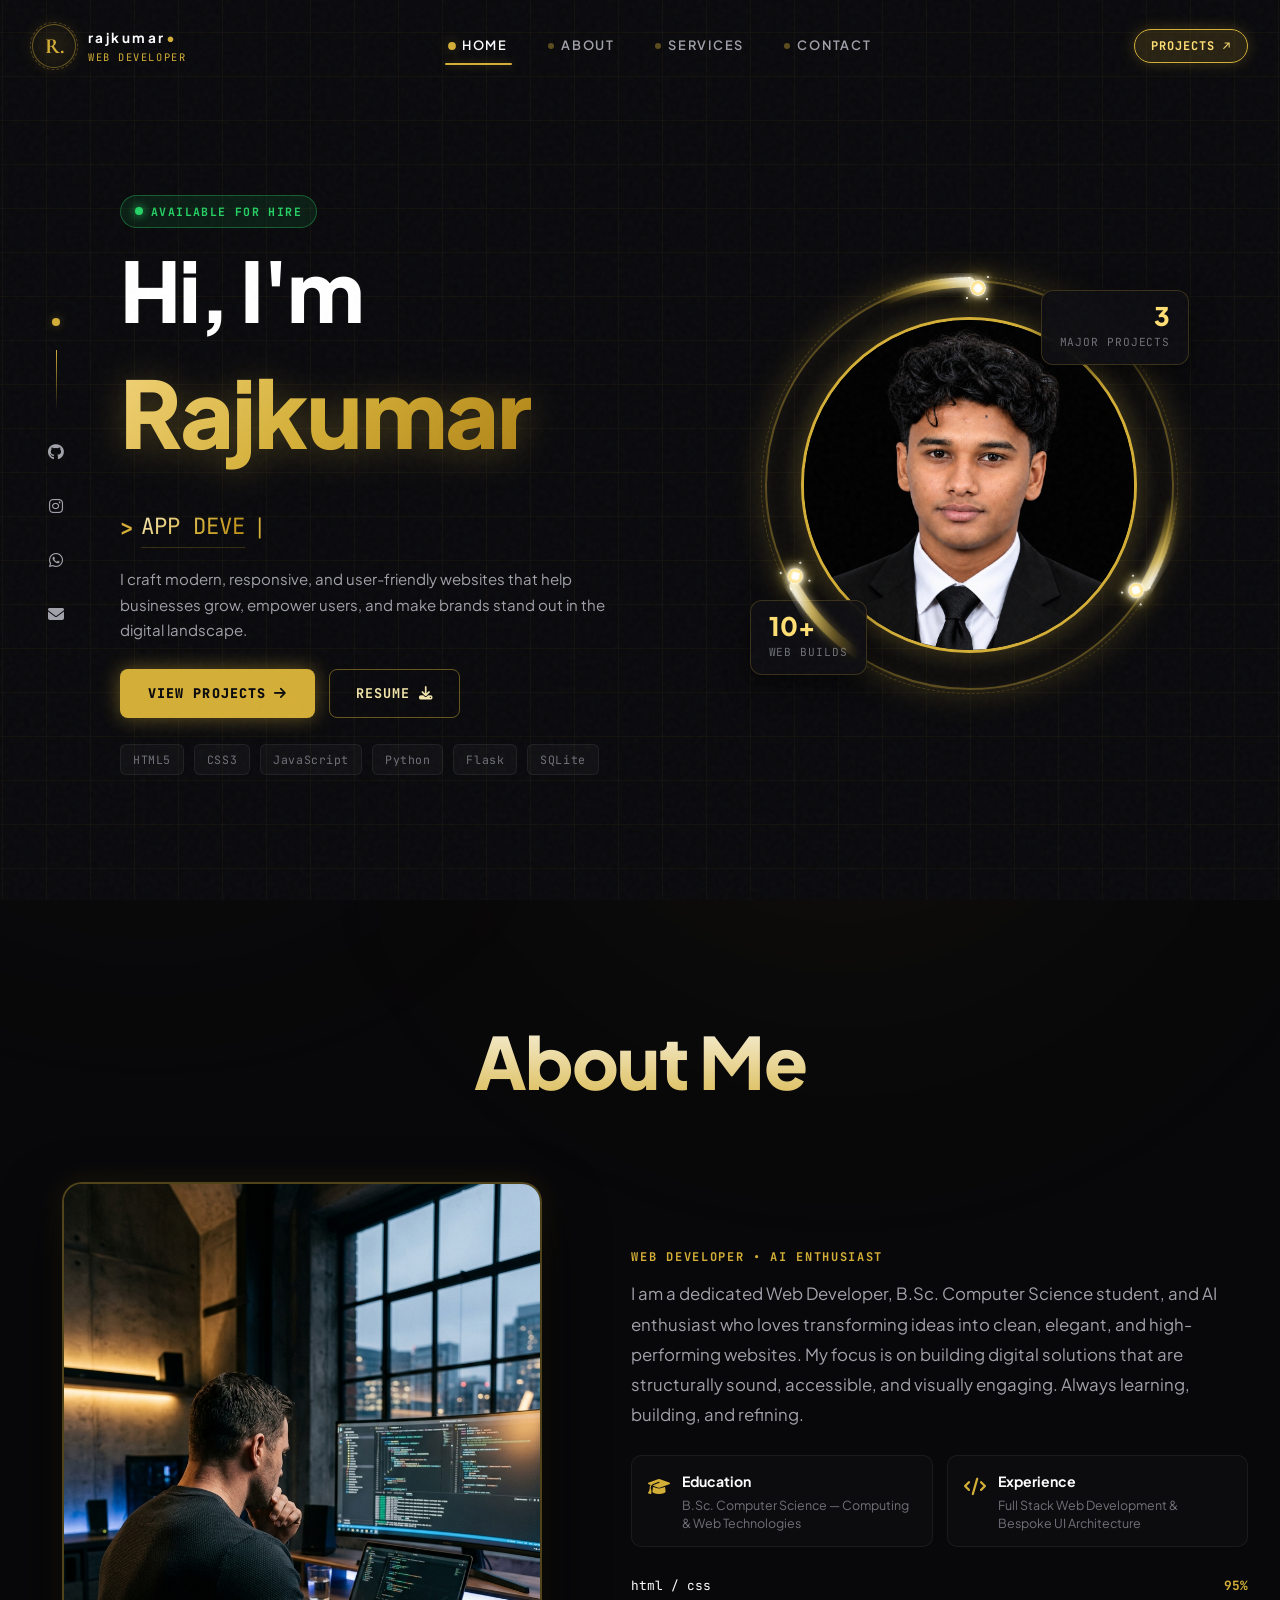
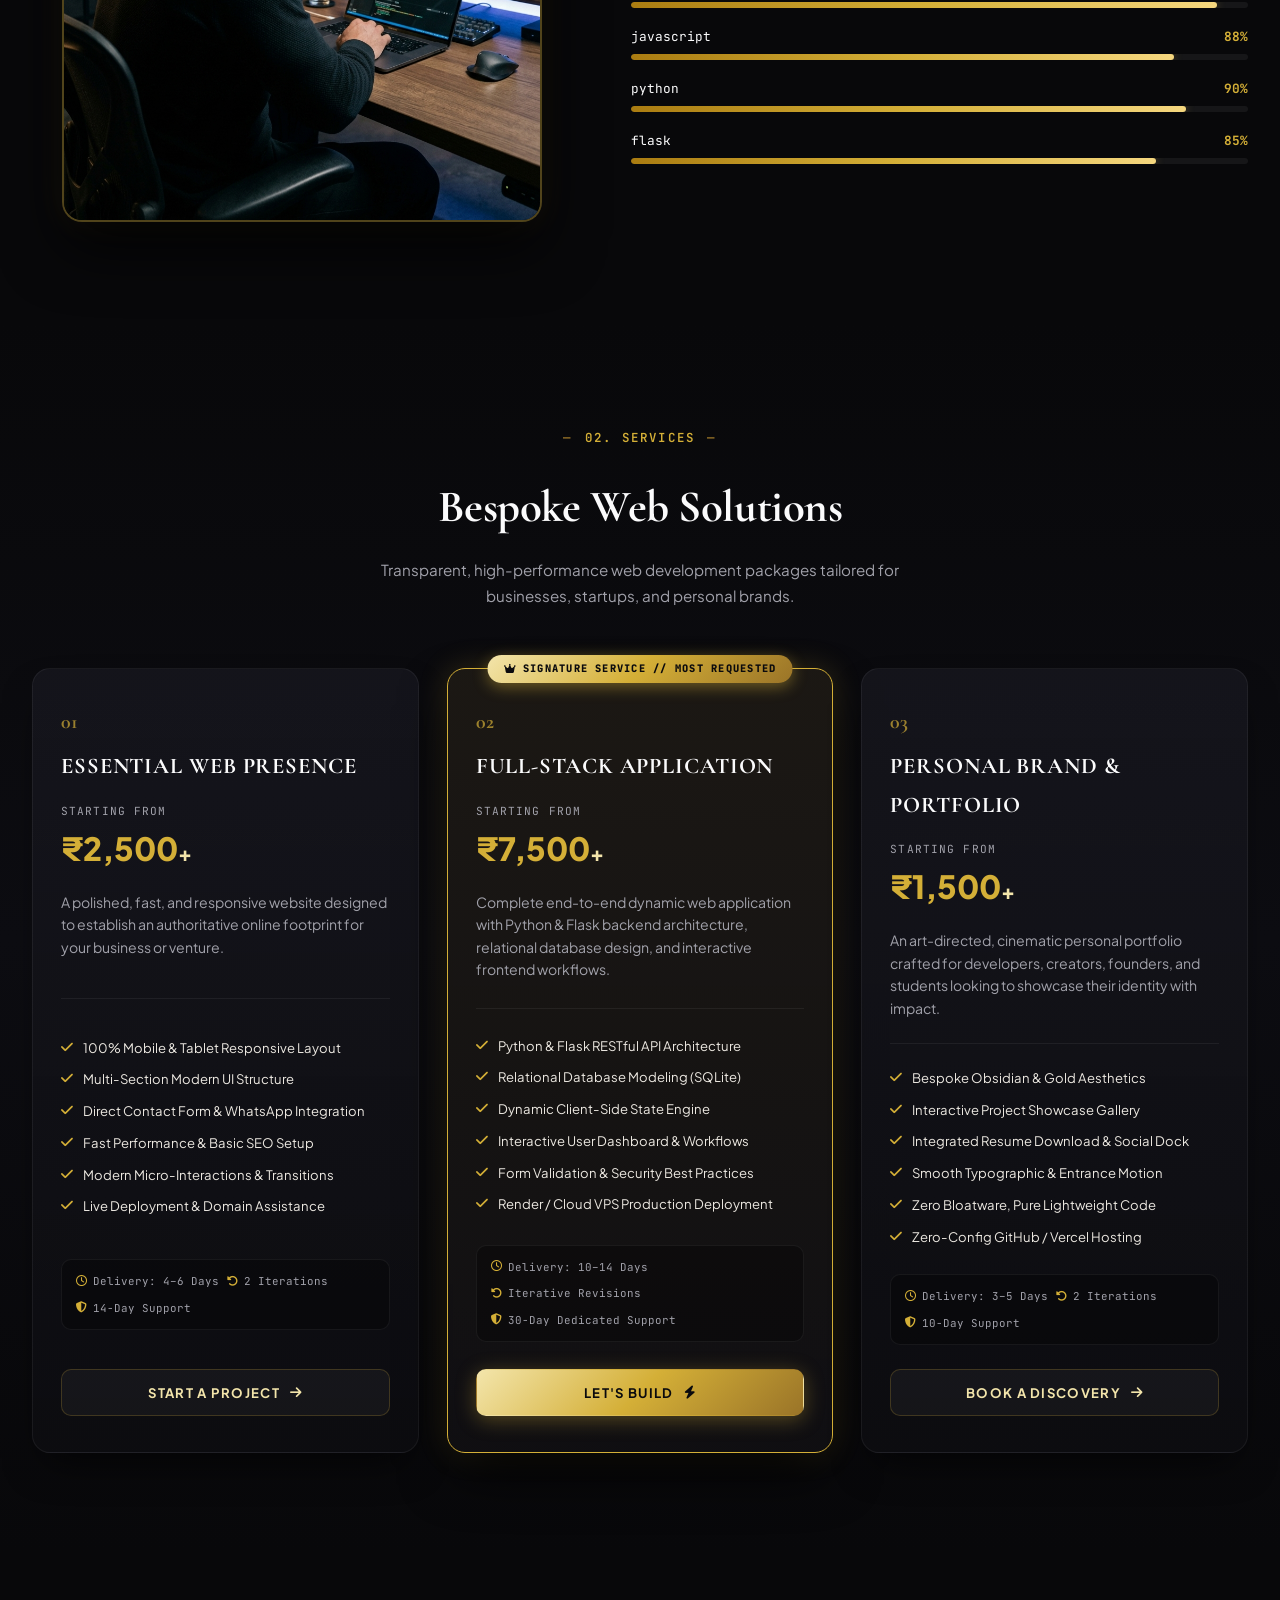
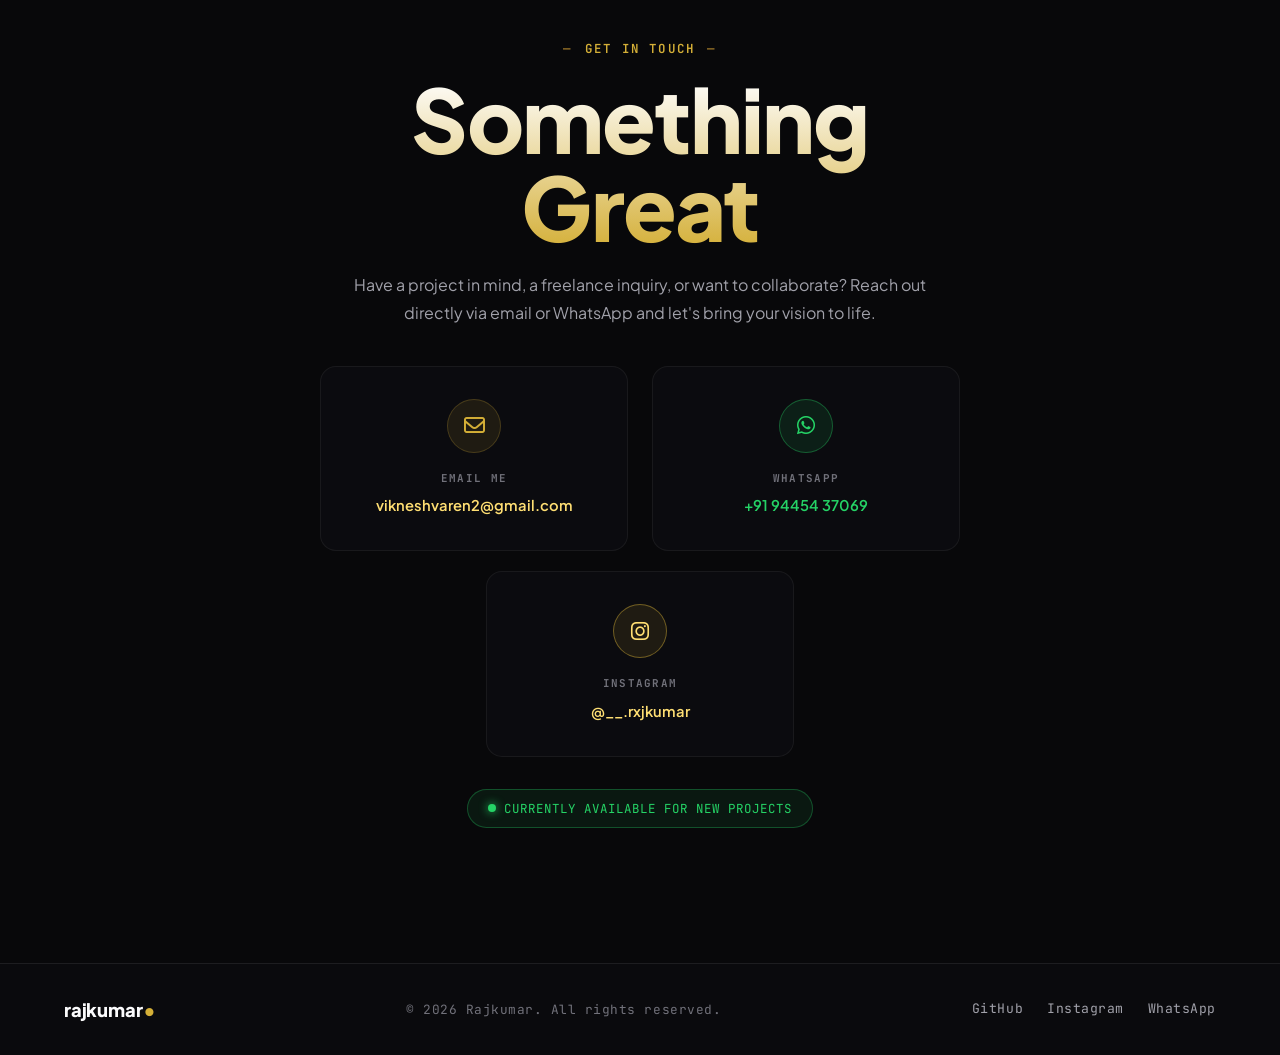
==== commit 5b91cd13: "feat: complete 12 project gallery cards with bespoke posters, remove UI concept buttons, center cont" ====
--- a/index.html
+++ b/index.html
@@ -88,12 +88,6 @@
                 <a href="projects.html" class="btn-nav-pill-projects">
                     <span>PROJECTS ↗</span>
                 </a>
-                <button class="theme-toggle-btn" id="themeToggleBtn" aria-label="Toggle Theme"
-                    title="Toggle Bright / Dark Mode" type="button">
-                    <i class="fa-solid fa-sun icon-sun"></i>
-                    <i class="fa-solid fa-moon icon-moon"></i>
-                    <span class="theme-toggle-text">LIGHT</span>
-                </button>
                 <button class="mobile-toggle" id="mobileToggleBtn" aria-label="Toggle Navigation Menu" aria-expanded="false">
                     <span class="bar"></span>
                     <span class="bar"></span>
@@ -377,29 +371,6 @@
                                 </div>
                             </div>
                         </div>
-
-                        <!-- Action Button & Social Row (CV + GitHub + Instagram + Contact) -->
-                        <div class="about-cv-action-row" style="margin-top: 32px; display: flex; gap: 14px; flex-wrap: wrap;">
-                            <a href="assets/Raj_Kumar_Resume_Full_Page.pdf" download="Raj_Kumar_Resume_Full_Page.pdf"
-                                class="btn-download-cv-gold" target="_blank">
-                                <span>DOWNLOAD CV</span>
-                                <i class="fa-solid fa-download"></i>
-                            </a>
-                            <a href="https://github.com/vikneshvaren2007" target="_blank" rel="noopener noreferrer"
-                                class="btn-about-contact" title="GitHub">
-                                <span>GITHUB</span>
-                                <i class="fa-brands fa-github"></i>
-                            </a>
-                            <a href="https://www.instagram.com/__.rxjkumar?stkn=MWF0NG9keWlrYjBkdw==" target="_blank" rel="noopener noreferrer"
-                                class="btn-about-contact" title="Instagram">
-                                <span>INSTAGRAM</span>
-                                <i class="fa-brands fa-instagram"></i>
-                            </a>
-                            <a href="#contact" class="btn-about-contact">
-                                <span>CONTACT ME</span>
-                                <i class="fa-solid fa-arrow-down"></i>
-                            </a>
-                        </div>
                     </div>
                 </div>
             </div>
@@ -619,9 +590,11 @@
                         <span class="row-tag" style="margin-bottom: 6px; font-weight: 700;">WHATSAPP</span>
                         <span class="row-val" style="font-size: 0.92rem; color: #25D366;">+91 94454 37069</span>
                     </a>
-
-                    <!-- Instagram Card -->
-                    <a href="https://www.instagram.com/__.rxjkumar?stkn=MWF0NG9keWlrYjBkdw==" target="_blank" rel="noopener noreferrer" class="sample-contact-touch-card">
+                </div>
+
+                <!-- Centered Instagram Touch Card -->
+                <div class="sample-contact-center-wrap">
+                    <a href="https://www.instagram.com/__.rxjkumar?stkn=MWF0NG9keWlrYjBkdw==" target="_blank" rel="noopener noreferrer" class="sample-contact-touch-card sample-contact-touch-card-instagram">
                         <div class="sample-contact-icon-circle" style="color: var(--gold-bright); border-color: var(--border-gold-medium); background: rgba(212, 175, 55, 0.1);">
                             <i class="fa-brands fa-instagram"></i>
                         </div>
--- a/style.css
+++ b/style.css
@@ -794,39 +794,6 @@
     gap: 16px;
 }
 
-.theme-toggle-btn {
-    display: flex;
-    align-items: center;
-    gap: 6px;
-    padding: 8px 14px;
-    border-radius: 100px;
-    background: rgba(255, 255, 255, 0.04);
-    border: 1px solid var(--border-obsidian);
-    color: var(--gold-light);
-    font-size: 0.72rem;
-    font-weight: 600;
-    letter-spacing: 0.08em;
-    transition: var(--transition-fast);
-}
-
-.theme-toggle-btn:hover {
-    border-color: var(--border-gold-subtle);
-    background: rgba(212, 175, 55, 0.08);
-    color: var(--gold-main);
-}
-
-.icon-moon {
-    display: none;
-}
-
-[data-theme="light"] .icon-sun {
-    display: none;
-}
-
-[data-theme="light"] .icon-moon {
-    display: inline-block;
-}
-
 .btn-nav-cta {
     display: inline-flex;
     align-items: center;
@@ -1368,33 +1335,6 @@
     font-size: 0.9rem;
     font-weight: 600;
     color: var(--text-ivory);
-}
-
-/* Download CV Gold Button */
-.btn-download-cv-gold {
-    display: inline-flex;
-    align-items: center;
-    gap: 12px;
-    padding: 13px 28px;
-    border-radius: 8px;
-    border: 1.5px solid var(--gold-main);
-    background: transparent;
-    color: var(--gold-main);
-    font-family: var(--font-mono);
-    font-size: 0.78rem;
-    font-weight: 700;
-    letter-spacing: 0.14em;
-    text-transform: uppercase;
-    transition: all 0.3s cubic-bezier(0.16, 1, 0.3, 1);
-    box-shadow: 0 4px 15px rgba(0, 0, 0, 0.4);
-    width: fit-content;
-}
-
-.btn-download-cv-gold:hover {
-    background: var(--gold-main);
-    color: #0A0A0D;
-    transform: translateY(-2px);
-    box-shadow: 0 10px 25px var(--gold-glow);
 }
 
 /* Right Full Night Walk Portrait Stage */
@@ -5412,7 +5352,21 @@
     grid-template-columns: 1fr 1fr;
     gap: 24px;
     max-width: 640px;
-    margin: 40px auto 30px;
+    margin: 40px auto 20px;
+}
+
+.sample-contact-center-wrap {
+    display: flex;
+    justify-content: center;
+    align-items: center;
+    width: 100%;
+    max-width: 640px;
+    margin: 0 auto 32px;
+}
+
+.sample-contact-touch-card-instagram {
+    width: 100%;
+    max-width: 308px;
 }
 
 .sample-contact-touch-card {
@@ -5648,6 +5602,7 @@
     display: flex;
     flex-direction: column;
     gap: 10px;
+    margin-top: auto;
 }
 
 .btn-card-demo-solid {
@@ -5748,12 +5703,6 @@
     gap: 8px;
     cursor: not-allowed;
     opacity: 0.85;
-}
-
-/* Watch Image 100% Full Visibility */
-.watch-poster-fit {
-    object-fit: contain !important;
-    background: #08080A;
 }
 
 /* Minimal Single-Line Footer (Matching Reference Screenshot 1) */
@@ -6292,8 +6241,6 @@
 .btn-outline-glow:active,
 .btn-card-demo-solid:active,
 .btn-card-wa-outline:active,
-.btn-download-cv-gold:active,
-.btn-about-contact:active,
 .btn-gallery-back:active,
 .btn-nav-pill-projects:active {
     transform: scale(0.97);
@@ -6305,18 +6252,6 @@
 @media (max-width: 991px) {
     .mobile-only-nav-item {
         display: inline-flex;
-    }
-
-    .theme-toggle-text {
-        display: none !important;
-    }
-
-    .theme-toggle-btn {
-        width: 38px;
-        height: 38px;
-        padding: 0;
-        border-radius: 50%;
-        justify-content: center;
     }
 
     /* Mobile Toggle Hamburger Animation */
@@ -6500,7 +6435,16 @@
     .sample-contact-dual-cards {
         grid-template-columns: 1fr;
         gap: 16px;
-        margin: 32px auto 24px;
+        margin: 32px auto 16px;
+    }
+
+    .sample-contact-center-wrap {
+        margin: 0 auto 24px;
+        width: 100%;
+    }
+
+    .sample-contact-touch-card-instagram {
+        max-width: 100%;
     }
 
     .sample-contact-touch-card {
@@ -6542,19 +6486,6 @@
     .about-credentials-grid {
         grid-template-columns: 1fr;
         gap: 12px;
-    }
-
-    .about-cv-action-row {
-        flex-direction: column;
-        width: 100%;
-        gap: 10px;
-    }
-
-    .btn-download-cv-gold,
-    .btn-about-contact {
-        width: 100%;
-        justify-content: center;
-        min-height: 46px;
     }
 
     /* Gallery Top Bar & Search Row */
@@ -6688,19 +6619,6 @@
         bottom: -26px;
     }
 
-    /* Compact Theme Toggle (Icon Only) */
-    .theme-toggle-btn {
-        width: 36px;
-        height: 36px;
-        padding: 0;
-        border-radius: 50%;
-        justify-content: center;
-    }
-
-    .theme-toggle-text {
-        display: none;
-    }
-
     /* About Photo Frame */
     .sample-about-photo-frame {
         max-width: 270px;
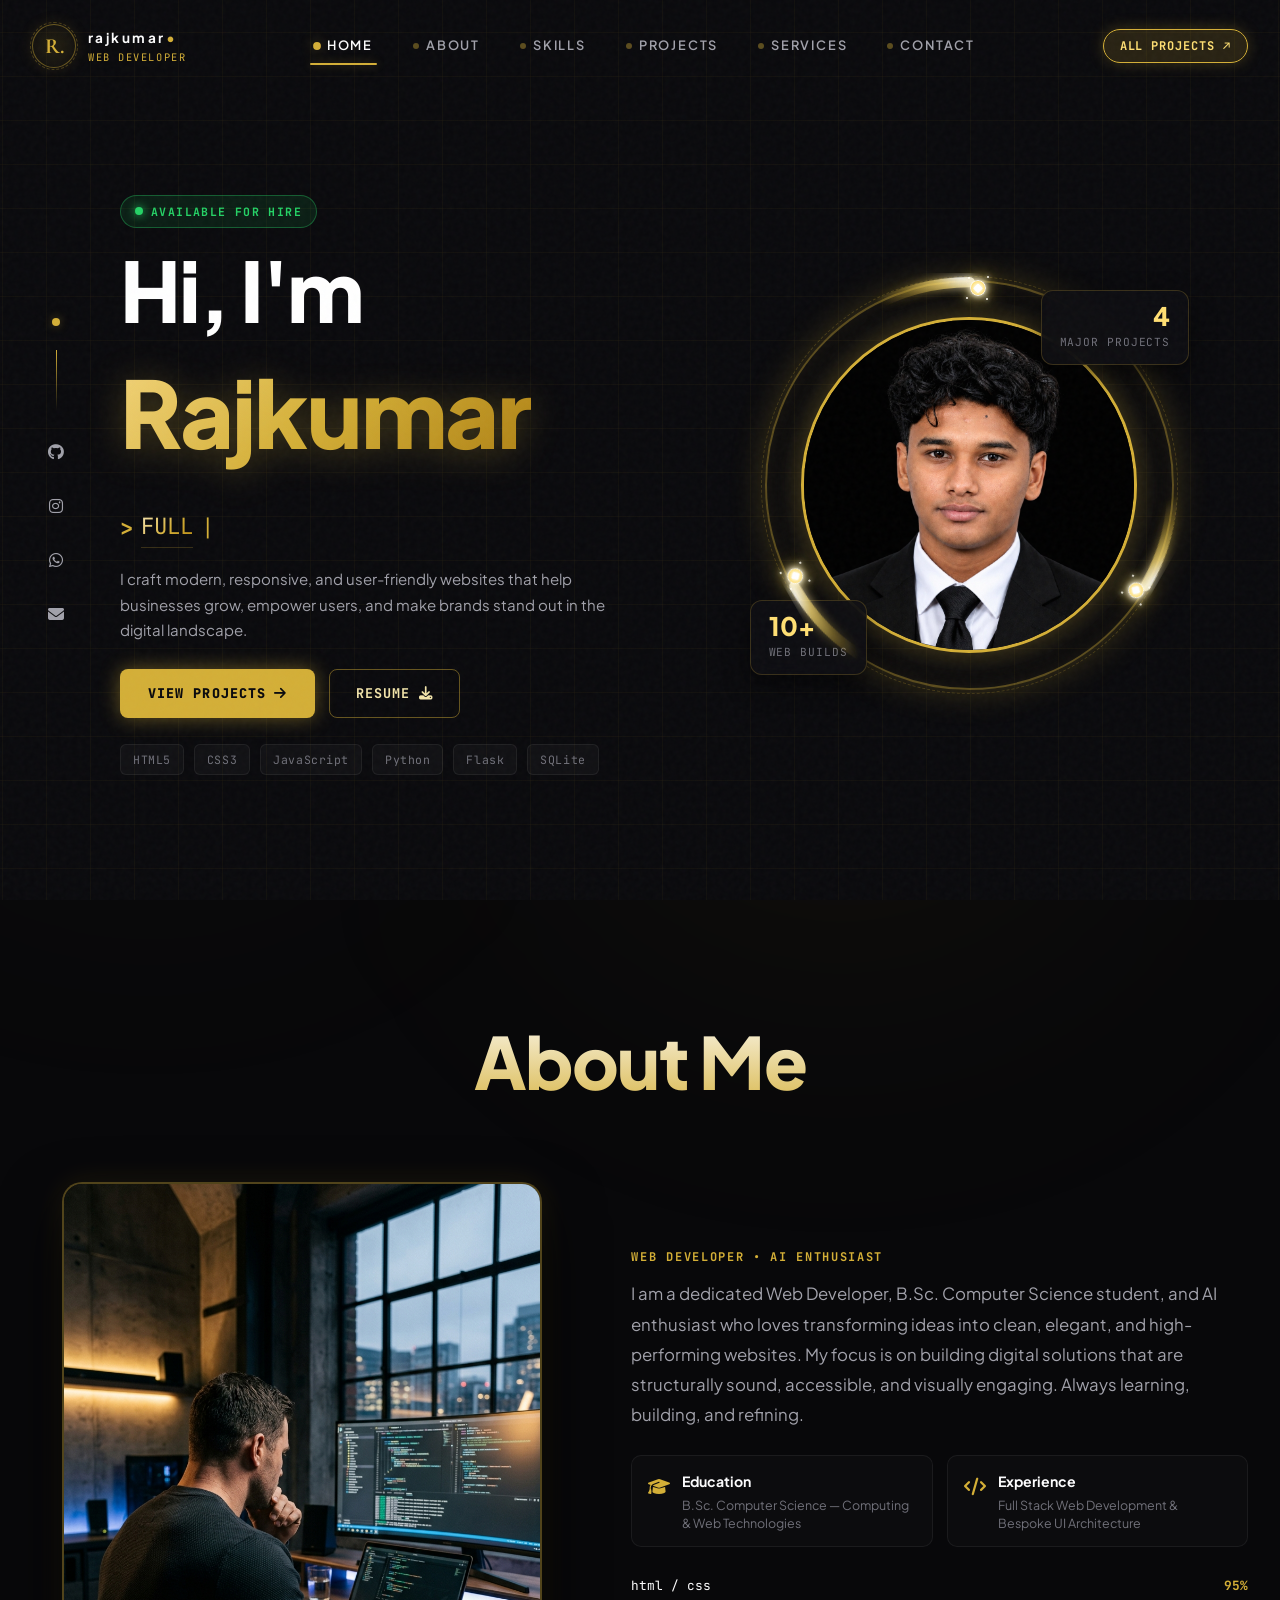
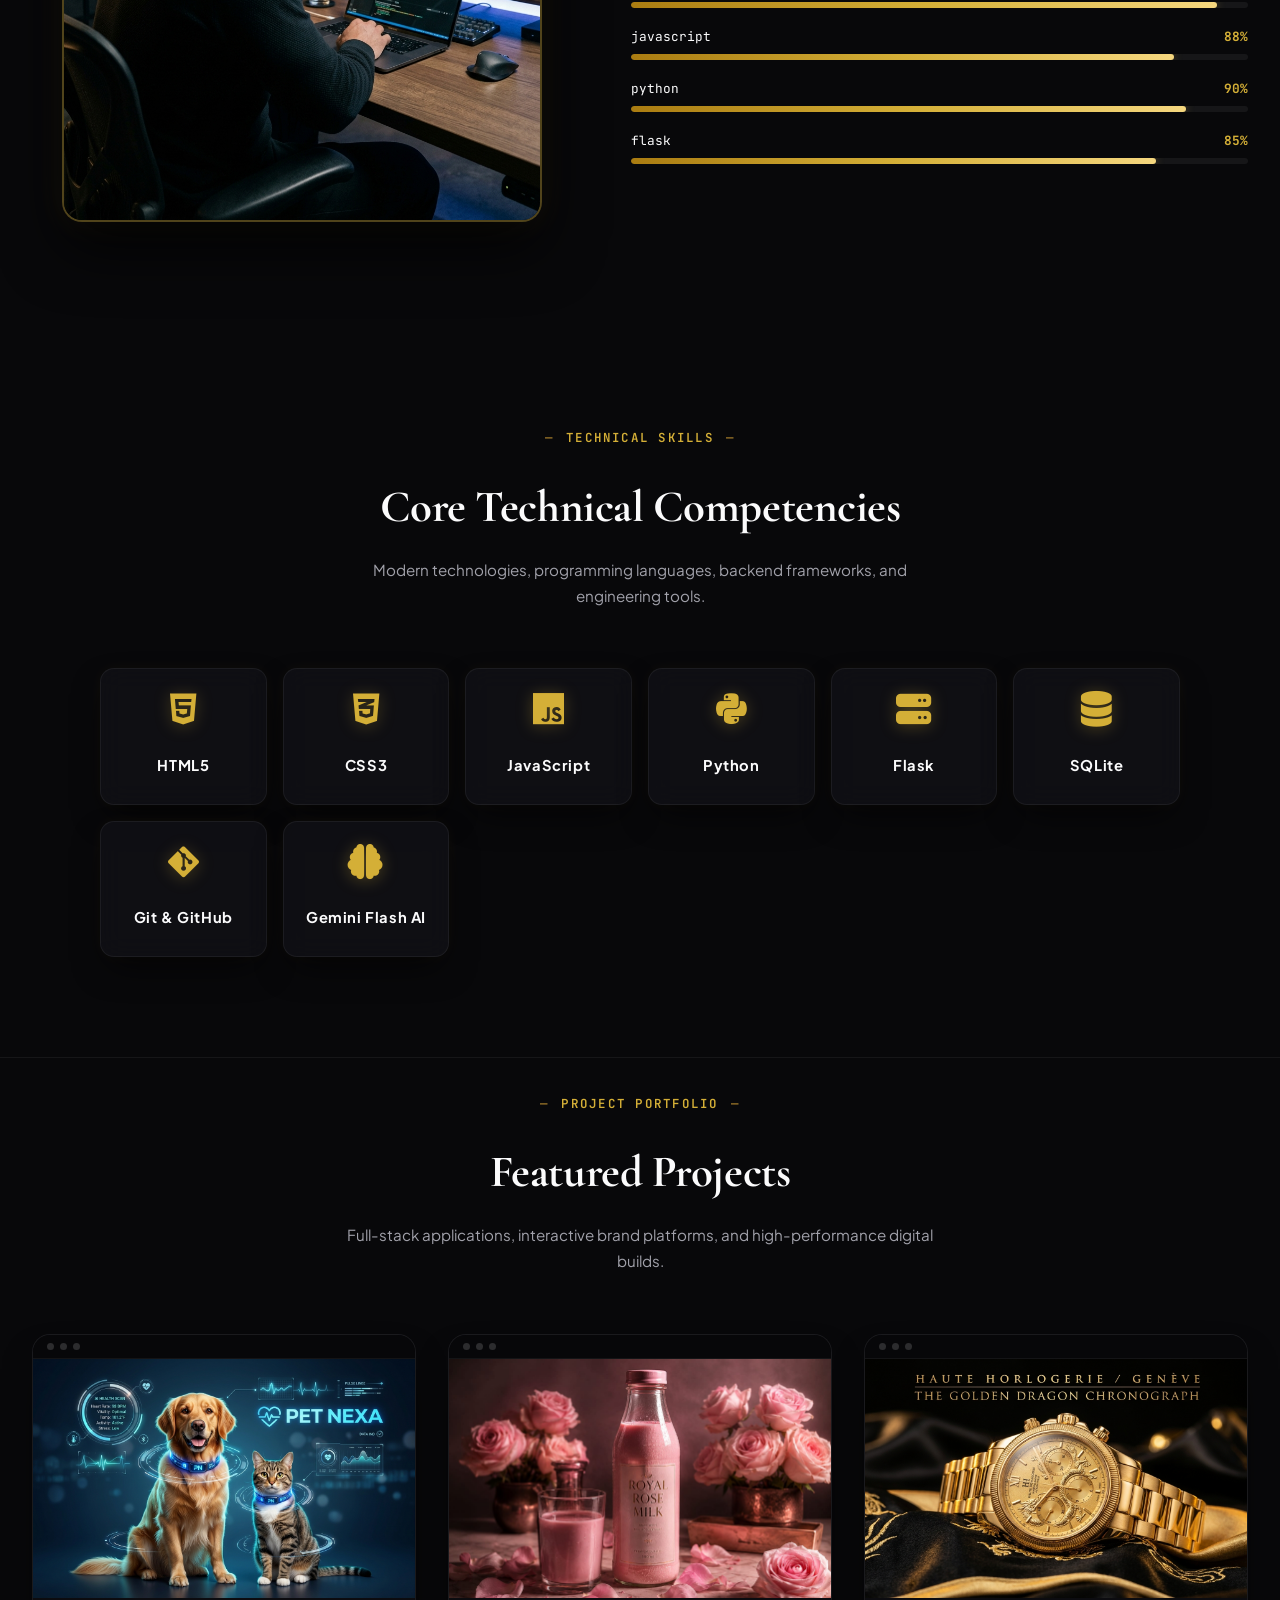
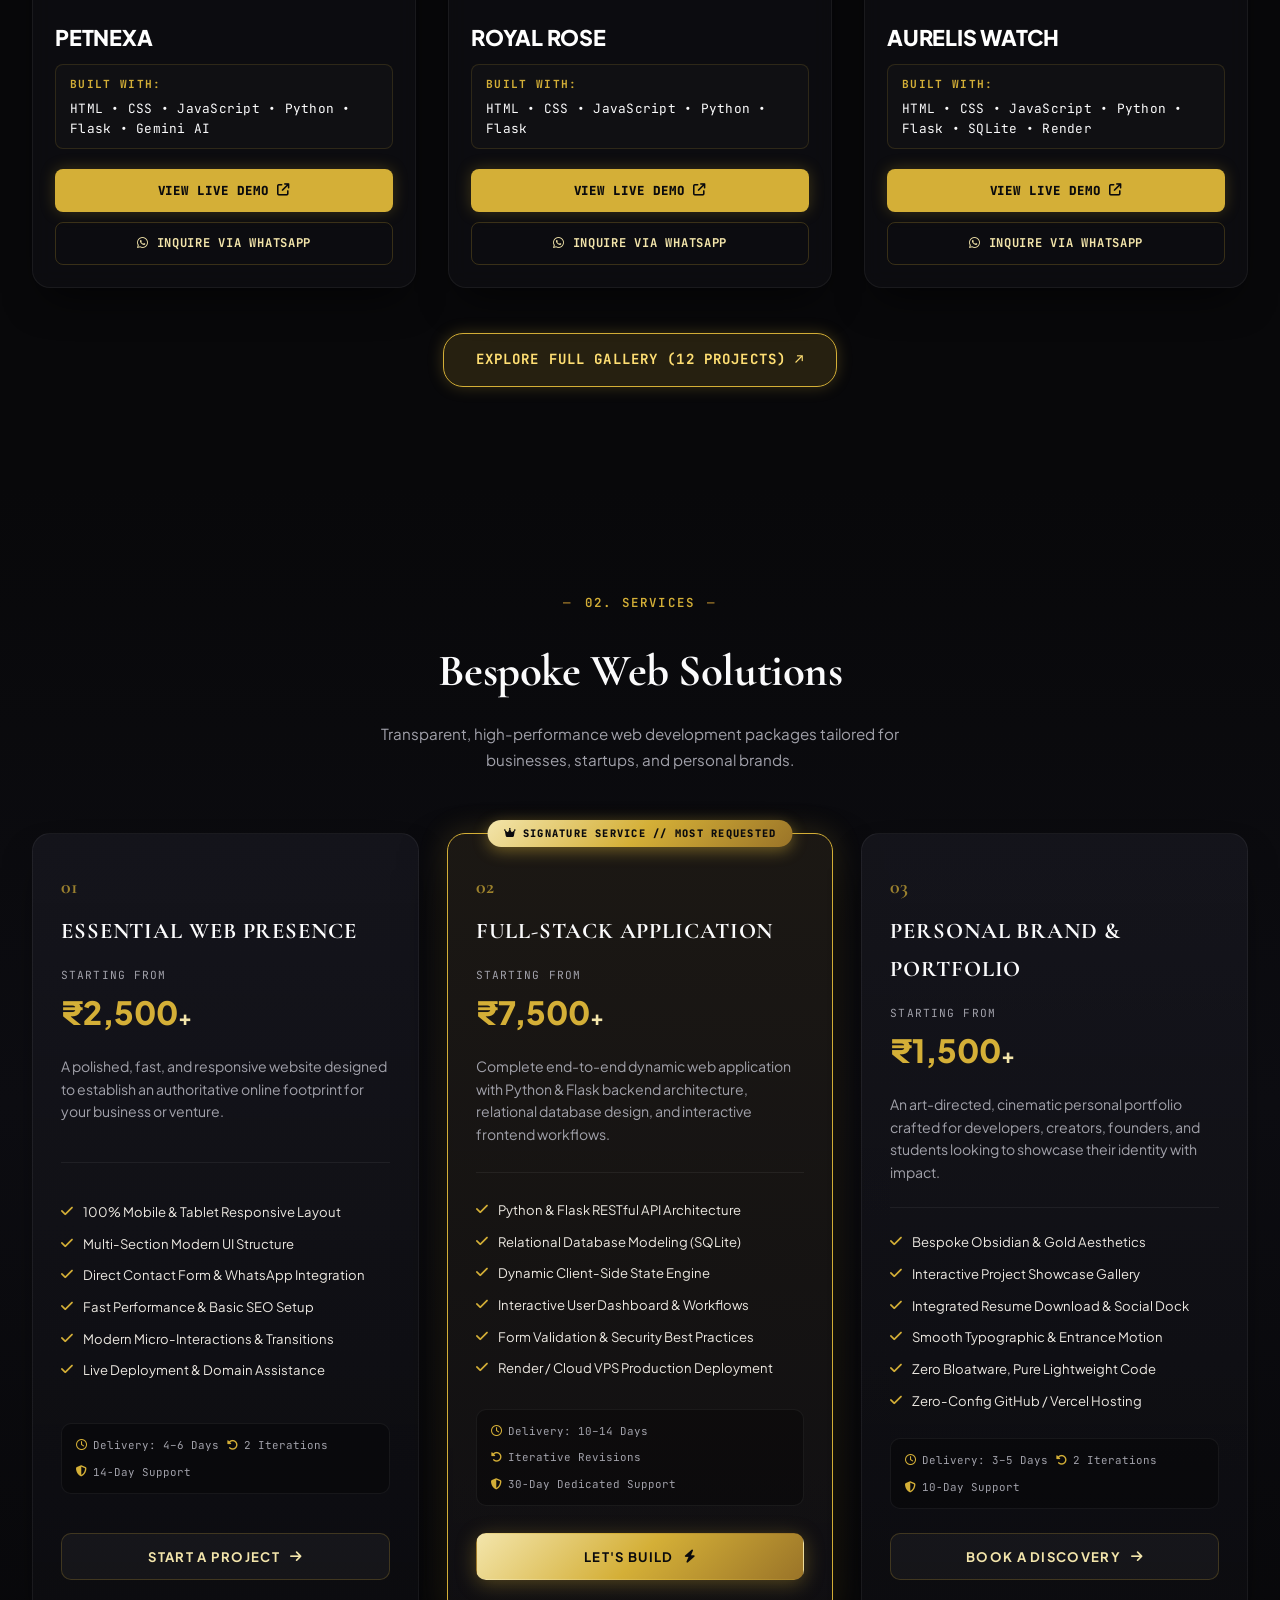
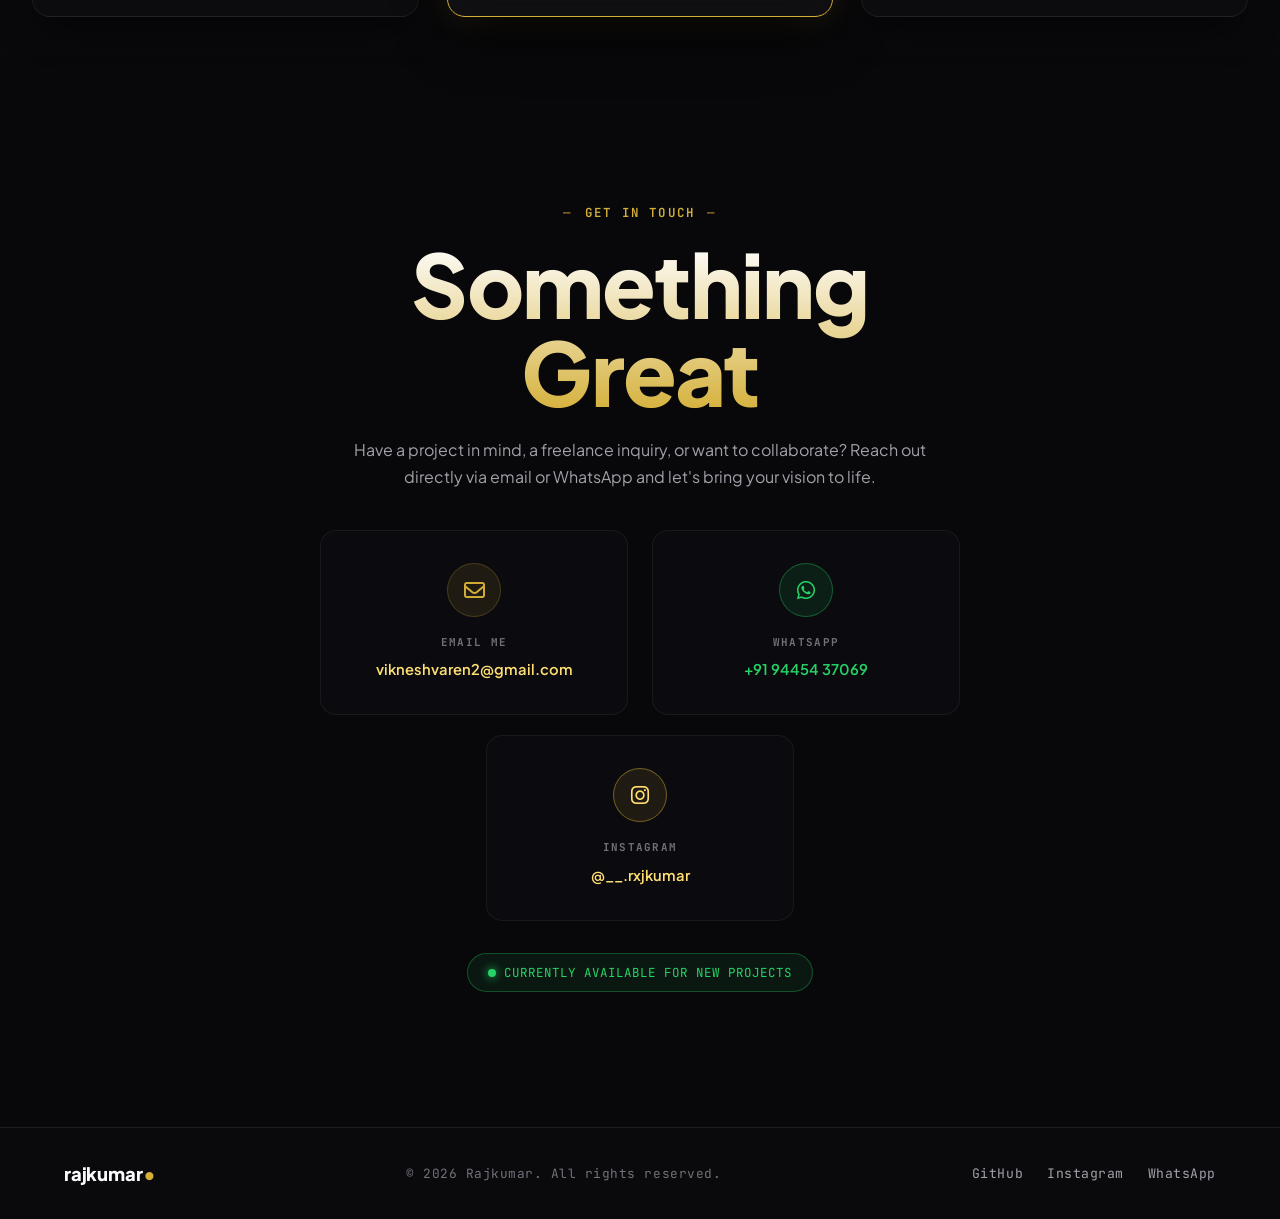
==== commit dbdd4ada: "fix: improve responsive navbar, scroll spy and project cards" ====
--- a/index.html
+++ b/index.html
@@ -8,7 +8,7 @@
     <meta name="description"
         content="Rajkumar — Web Developer, B.Sc. Computer Science student & AI enthusiast crafting modern, responsive, and high-performance digital experiences.">
     <meta name="keywords"
-        content="Rajkumar, Web Developer, Full-Stack, Python, Flask, JavaScript, HTML, CSS, Portfolio, Pet Nexa, Royal Rose Milk, Tamil Nadu">
+        content="Rajkumar, Web Developer, Full-Stack, Python, Flask, JavaScript, HTML, CSS, Portfolio, Pet Nexa, Royal Rose Milk, Aurelis, Tamil Nadu">
     <meta name="author" content="Rajkumar">
 
     <!-- Google Fonts: Cormorant Garamond, Plus Jakarta Sans, Inter, JetBrains Mono -->
@@ -74,11 +74,12 @@
                 </div>
             </a>
 
-            <!-- Top Navigation Links (Strict order: Home, About, Services, Contact) -->
+            <!-- Top Navigation Links (Home, About, Skills, Projects, Services, Contact) -->
             <nav class="nav-links" id="navLinks">
                 <a href="#home" class="nav-item active"><span class="nav-point-circle"></span>HOME</a>
                 <a href="#about" class="nav-item"><span class="nav-point-circle"></span>ABOUT</a>
-                <a href="projects.html" class="nav-item mobile-only-nav-item"><span class="nav-point-circle"></span>PROJECTS</a>
+                <a href="#skills" class="nav-item"><span class="nav-point-circle"></span>SKILLS</a>
+                <a href="#projects" class="nav-item"><span class="nav-point-circle"></span>PROJECTS</a>
                 <a href="#services" class="nav-item"><span class="nav-point-circle"></span>SERVICES</a>
                 <a href="#contact" class="nav-item"><span class="nav-point-circle"></span>CONTACT</a>
             </nav>
@@ -86,9 +87,10 @@
             <!-- Nav Actions -->
             <div class="nav-actions">
                 <a href="projects.html" class="btn-nav-pill-projects">
-                    <span>PROJECTS ↗</span>
+                    <span>ALL PROJECTS ↗</span>
                 </a>
                 <button class="mobile-toggle" id="mobileToggleBtn" aria-label="Toggle Navigation Menu" aria-expanded="false">
+                    <span class="bar"></span>
                     <span class="bar"></span>
                     <span class="bar"></span>
                 </button>
@@ -272,9 +274,9 @@
                             <img src="images/raj-hero-new.jpg" alt="Rajkumar — Web Developer" class="sample-avatar-img">
                         </div>
 
-                        <!-- Stat Badge Top Right: 3 Major Projects -->
+                        <!-- Stat Badge Top Right: 4 Major Projects -->
                         <div class="sample-stat-badge badge-top-right">
-                            <div class="sample-stat-val">3</div>
+                            <div class="sample-stat-val">4</div>
                             <div class="sample-stat-lbl">Major Projects</div>
                         </div>
 
@@ -377,7 +379,183 @@
         </section>
 
         <!-- =====================================================
-             5. SECTION 02 — SERVICES PACKAGES
+             4. SECTION — MY SKILLS
+        ===================================================== -->
+        <section id="skills" class="editorial-section">
+            <div class="editorial-container">
+                <div style="text-align: center; margin-bottom: 40px;">
+                    <div class="sec-pill-tag">TECHNICAL SKILLS</div>
+                    <h2 class="sec-title-centered">Core Technical Competencies</h2>
+                    <p class="sec-subtitle-centered">
+                        Modern technologies, programming languages, backend frameworks, and engineering tools.
+                    </p>
+                </div>
+
+                <div class="skills-cards-grid">
+                    <!-- HTML5 -->
+                    <div class="gold-skill-badge">
+                        <i class="fa-brands fa-html5 skill-icon-gold"></i>
+                        <span class="skill-label-gold">HTML5</span>
+                    </div>
+
+                    <!-- CSS3 -->
+                    <div class="gold-skill-badge">
+                        <i class="fa-brands fa-css3-alt skill-icon-gold"></i>
+                        <span class="skill-label-gold">CSS3</span>
+                    </div>
+
+                    <!-- JavaScript -->
+                    <div class="gold-skill-badge">
+                        <i class="fa-brands fa-js skill-icon-gold"></i>
+                        <span class="skill-label-gold">JavaScript</span>
+                    </div>
+
+                    <!-- Python -->
+                    <div class="gold-skill-badge">
+                        <i class="fa-brands fa-python skill-icon-gold"></i>
+                        <span class="skill-label-gold">Python</span>
+                    </div>
+
+                    <!-- Flask -->
+                    <div class="gold-skill-badge">
+                        <i class="fa-solid fa-server skill-icon-gold"></i>
+                        <span class="skill-label-gold">Flask</span>
+                    </div>
+
+                    <!-- SQLite -->
+                    <div class="gold-skill-badge">
+                        <i class="fa-solid fa-database skill-icon-gold"></i>
+                        <span class="skill-label-gold">SQLite</span>
+                    </div>
+
+                    <!-- Git & GitHub -->
+                    <div class="gold-skill-badge">
+                        <i class="fa-brands fa-git-alt skill-icon-gold"></i>
+                        <span class="skill-label-gold">Git &amp; GitHub</span>
+                    </div>
+
+                    <!-- Gemini AI -->
+                    <div class="gold-skill-badge">
+                        <i class="fa-solid fa-brain skill-icon-gold"></i>
+                        <span class="skill-label-gold">Gemini Flash AI</span>
+                    </div>
+                </div>
+            </div>
+        </section>
+
+        <!-- =====================================================
+             5. SECTION — FEATURED PROJECTS
+        ===================================================== -->
+        <section id="projects" class="editorial-section projects-gallery-section" style="padding-top: 30px;">
+            <div class="editorial-container">
+                <div style="text-align: center; margin-bottom: 40px;">
+                    <div class="sec-pill-tag">PROJECT PORTFOLIO</div>
+                    <h2 class="sec-title-centered">Featured Projects</h2>
+                    <p class="sec-subtitle-centered">
+                        Full-stack applications, interactive brand platforms, and high-performance digital builds.
+                    </p>
+                </div>
+
+                <div class="projects-gallery-grid">
+                    <!-- 01. PETNEXA -->
+                    <article class="gallery-card browser-card-frame" data-category="fullstack">
+                        <div class="browser-top-notch">
+                            <span class="browser-dot"></span>
+                            <span class="browser-dot"></span>
+                            <span class="browser-dot"></span>
+                        </div>
+                        <div class="browser-card-poster-box">
+                            <img src="images/pet-nexa-hero.jpg" alt="PETNEXA — AI Pet Care Platform" class="browser-card-poster" onerror="this.src='images/pet-nexa-dog-poster.jpg'">
+                        </div>
+                        <div class="browser-card-body">
+                            <h3 class="browser-card-title">PETNEXA</h3>
+                            <div class="browser-card-built-with">
+                                <span class="built-with-label">Built With:</span>
+                                <span class="built-with-stack">HTML • CSS • JavaScript • Python • Flask • Gemini AI</span>
+                            </div>
+                            <div class="browser-card-double-btns">
+                                <a href="https://pet-nexa.onrender.com" target="_blank" rel="noopener noreferrer" class="btn-card-demo-solid">
+                                    <span>VIEW LIVE DEMO</span>
+                                    <i class="fa-solid fa-arrow-up-right-from-square"></i>
+                                </a>
+                                <a href="https://wa.me/919445437069?text=Hello%20rajkumar!%20I'm%20interested%20in%20your%20project:%20PETNEXA.%20Could%20you%20provide%20more%20details%20about%20the%20features%20and%20pricing%3F" target="_blank" rel="noopener noreferrer" class="btn-card-wa-outline" data-whatsapp-project="PETNEXA">
+                                    <i class="fa-brands fa-whatsapp"></i>
+                                    <span>INQUIRE VIA WHATSAPP</span>
+                                </a>
+                            </div>
+                        </div>
+                    </article>
+
+                    <!-- 02. ROYAL ROSE -->
+                    <article class="gallery-card browser-card-frame" data-category="landing">
+                        <div class="browser-top-notch">
+                            <span class="browser-dot"></span>
+                            <span class="browser-dot"></span>
+                            <span class="browser-dot"></span>
+                        </div>
+                        <div class="browser-card-poster-box">
+                            <img src="images/royal-rose-milk.jpg" alt="ROYAL ROSE — Luxury Beverage Experience" class="browser-card-poster">
+                        </div>
+                        <div class="browser-card-body">
+                            <h3 class="browser-card-title">ROYAL ROSE</h3>
+                            <div class="browser-card-built-with">
+                                <span class="built-with-label">Built With:</span>
+                                <span class="built-with-stack">HTML • CSS • JavaScript • Python • Flask</span>
+                            </div>
+                            <div class="browser-card-double-btns">
+                                <a href="https://royal-rosegunicorn-app-ap.onrender.com" target="_blank" rel="noopener noreferrer" class="btn-card-demo-solid">
+                                    <span>VIEW LIVE DEMO</span>
+                                    <i class="fa-solid fa-arrow-up-right-from-square"></i>
+                                </a>
+                                <a href="https://wa.me/919445437069?text=Hello%20rajkumar!%20I'm%20interested%20in%20your%20project:%20ROYAL%20ROSE.%20Could%20you%20provide%20more%20details%20about%20the%20features%20and%20pricing%3F" target="_blank" rel="noopener noreferrer" class="btn-card-wa-outline" data-whatsapp-project="ROYAL ROSE">
+                                    <i class="fa-brands fa-whatsapp"></i>
+                                    <span>INQUIRE VIA WHATSAPP</span>
+                                </a>
+                            </div>
+                        </div>
+                    </article>
+
+                    <!-- 03. AURELIS WATCH -->
+                    <article class="gallery-card browser-card-frame" data-category="fullstack">
+                        <div class="browser-top-notch">
+                            <span class="browser-dot"></span>
+                            <span class="browser-dot"></span>
+                            <span class="browser-dot"></span>
+                        </div>
+                        <div class="browser-card-poster-box">
+                            <img src="images/projects/aurelis-watch.jpg" alt="AURELIS WATCH — Luxury Watch E-Commerce" class="browser-card-poster watch-poster-fit">
+                        </div>
+                        <div class="browser-card-body">
+                            <h3 class="browser-card-title">AURELIS WATCH</h3>
+                            <div class="browser-card-built-with">
+                                <span class="built-with-label">Built With:</span>
+                                <span class="built-with-stack">HTML • CSS • JavaScript • Python • Flask • SQLite • Render</span>
+                            </div>
+                            <div class="browser-card-double-btns">
+                                <a href="https://aurelis-watch.onrender.com" target="_blank" rel="noopener noreferrer" class="btn-card-demo-solid" id="aurelisLiveBtn">
+                                    <span>VIEW LIVE DEMO</span>
+                                    <i class="fa-solid fa-arrow-up-right-from-square"></i>
+                                </a>
+                                <a href="https://wa.me/919445437069?text=Hello%20rajkumar!%20I'm%20interested%20in%20your%20project:%20AURELIS%20WATCH.%20Could%20you%20provide%20more%20details%20about%20the%20features%20and%20pricing%3F" target="_blank" rel="noopener noreferrer" class="btn-card-wa-outline" data-whatsapp-project="AURELIS WATCH">
+                                    <i class="fa-brands fa-whatsapp"></i>
+                                    <span>INQUIRE VIA WHATSAPP</span>
+                                </a>
+                            </div>
+                        </div>
+                    </article>
+                </div>
+
+                <!-- Explore All Projects Button -->
+                <div style="text-align: center; margin-top: 45px;">
+                    <a href="projects.html" class="btn-nav-pill-projects" style="display: inline-flex; padding: 14px 32px; font-size: 0.88rem;">
+                        <span>EXPLORE FULL GALLERY (12 PROJECTS) ↗</span>
+                    </a>
+                </div>
+            </div>
+        </section>
+
+        <!-- =====================================================
+             6. SECTION — SERVICES PACKAGES
         ===================================================== -->
         <section id="services" class="editorial-section services-cinematic-section">
             <div class="editorial-container">
--- a/style.css
+++ b/style.css
@@ -651,7 +651,7 @@
     top: 0;
     left: 0;
     width: 100%;
-    z-index: 1000;
+    z-index: 1100;
     padding: 24px 0;
     transition: padding 0.3s ease, background-color 0.3s ease, backdrop-filter 0.3s ease, border-bottom 0.3s ease;
 }
@@ -3119,21 +3119,21 @@
         top: 0;
         right: -100%;
         visibility: hidden;
-        width: min(300px, 80vw);
+        width: min(320px, 85vw);
         height: 100vh;
-        background: rgba(10, 10, 14, 0.98);
-        backdrop-filter: blur(25px);
-        -webkit-backdrop-filter: blur(25px);
+        height: 100dvh;
+        background: #0E0E14;
         border-left: 1px solid var(--border-gold-subtle);
         display: flex;
         flex-direction: column;
         align-items: flex-start;
         justify-content: flex-start;
         padding: 95px 32px 40px;
-        gap: 22px;
+        gap: 16px;
         transition: right 0.35s cubic-bezier(0.16, 1, 0.3, 1), visibility 0.35s ease;
-        z-index: 1050;
-        box-shadow: -15px 0 40px rgba(0, 0, 0, 0.85);
+        z-index: 1150;
+        box-shadow: -20px 0 50px rgba(0, 0, 0, 0.95);
+        overflow-y: auto;
     }
 
     .nav-links.mobile-open {
@@ -5581,6 +5581,41 @@
     flex: 1;
 }
 
+.browser-card-built-with {
+    margin-bottom: 20px;
+    padding: 10px 14px;
+    background: rgba(255, 255, 255, 0.02);
+    border: 1px solid rgba(212, 175, 55, 0.15);
+    border-radius: 8px;
+    text-align: left;
+}
+
+.built-with-label {
+    display: block;
+    font-family: var(--font-mono);
+    font-size: 0.7rem;
+    font-weight: 700;
+    color: var(--gold-main);
+    letter-spacing: 0.12em;
+    text-transform: uppercase;
+    margin-bottom: 5px;
+}
+
+.built-with-stack {
+    display: block;
+    font-family: var(--font-mono);
+    font-size: 0.8rem;
+    color: var(--text-pure);
+    line-height: 1.5;
+    letter-spacing: 0.02em;
+}
+
+@media (max-width: 540px) {
+    .browser-card-feature-list {
+        grid-template-columns: 1fr;
+    }
+}
+
 .browser-card-tech-row {
     display: flex;
     flex-wrap: wrap;
@@ -6054,6 +6089,22 @@
 [data-theme="light"] .browser-card-desc,
 .theme-light .browser-card-desc {
     color: #4A4A58;
+}
+
+[data-theme="light"] .browser-card-built-with,
+.theme-light .browser-card-built-with {
+    background: #F8F7F4;
+    border-color: rgba(140, 98, 0, 0.2);
+}
+
+[data-theme="light"] .built-with-label,
+.theme-light .built-with-label {
+    color: #8C6200;
+}
+
+[data-theme="light"] .built-with-stack,
+.theme-light .built-with-stack {
+    color: #1A1A24;
 }
 
 [data-theme="light"] .browser-card-tech-tag,
@@ -6260,6 +6311,7 @@
         flex-direction: column;
         justify-content: center;
         align-items: center;
+        gap: 5px;
         width: 44px;
         height: 44px;
         background: transparent;
@@ -6267,7 +6319,7 @@
         border-radius: 8px;
         cursor: pointer;
         padding: 0;
-        z-index: 1060;
+        z-index: 1200;
         transition: border-color 0.25s ease, background-color 0.25s ease;
     }
 
@@ -6281,16 +6333,22 @@
         width: 20px;
         height: 2px;
         background-color: var(--gold-main);
-        transition: transform 0.3s cubic-bezier(0.16, 1, 0.3, 1), opacity 0.3s ease;
+        transition: transform 0.3s cubic-bezier(0.16, 1, 0.3, 1), opacity 0.25s ease;
         border-radius: 2px;
+        display: block;
     }
 
     .mobile-toggle.active .bar:nth-child(1) {
-        transform: translateY(3.5px) rotate(45deg);
+        transform: translateY(7px) rotate(45deg);
     }
 
     .mobile-toggle.active .bar:nth-child(2) {
-        transform: translateY(-3.5px) rotate(-45deg);
+        opacity: 0;
+        transform: scaleX(0);
+    }
+
+    .mobile-toggle.active .bar:nth-child(3) {
+        transform: translateY(-7px) rotate(-45deg);
     }
 
     /* Full-Screen Drawer Menu */
@@ -6299,12 +6357,10 @@
         top: 0;
         right: -100%;
         visibility: hidden;
-        width: min(320px, 84vw);
+        width: min(320px, 85vw);
         height: 100vh;
         height: 100dvh;
-        background: rgba(10, 10, 14, 0.98);
-        backdrop-filter: blur(30px);
-        -webkit-backdrop-filter: blur(30px);
+        background: #0E0E14;
         border-left: 1px solid var(--border-gold-subtle);
         display: flex;
         flex-direction: column;
@@ -6312,9 +6368,9 @@
         justify-content: flex-start;
         padding: 95px 28px 40px;
         gap: 16px;
-        transition: right 0.38s cubic-bezier(0.16, 1, 0.3, 1), visibility 0.38s ease;
-        z-index: 1050;
-        box-shadow: -20px 0 50px rgba(0, 0, 0, 0.92);
+        transition: right 0.35s cubic-bezier(0.16, 1, 0.3, 1), visibility 0.35s ease;
+        z-index: 1150;
+        box-shadow: -20px 0 50px rgba(0, 0, 0, 0.95);
         overflow-y: auto;
     }
 
@@ -6324,15 +6380,25 @@
     }
 
     .nav-item {
-        font-size: 1.12rem;
+        font-size: 1.15rem;
         font-weight: 700;
         letter-spacing: 0.12em;
-        padding: 12px 0;
+        color: #FFFFFF;
+        opacity: 0.95;
+        padding: 14px 0;
         width: 100%;
-        border-bottom: 1px solid rgba(255, 255, 255, 0.04);
+        border-bottom: 1px solid rgba(255, 255, 255, 0.08);
         display: flex;
         align-items: center;
         gap: 12px;
+        text-decoration: none;
+        transition: color 0.25s ease, opacity 0.25s ease;
+    }
+
+    .nav-item:hover,
+    .nav-item.active {
+        color: var(--gold-main);
+        opacity: 1;
     }
 
     .nav-item:last-child {
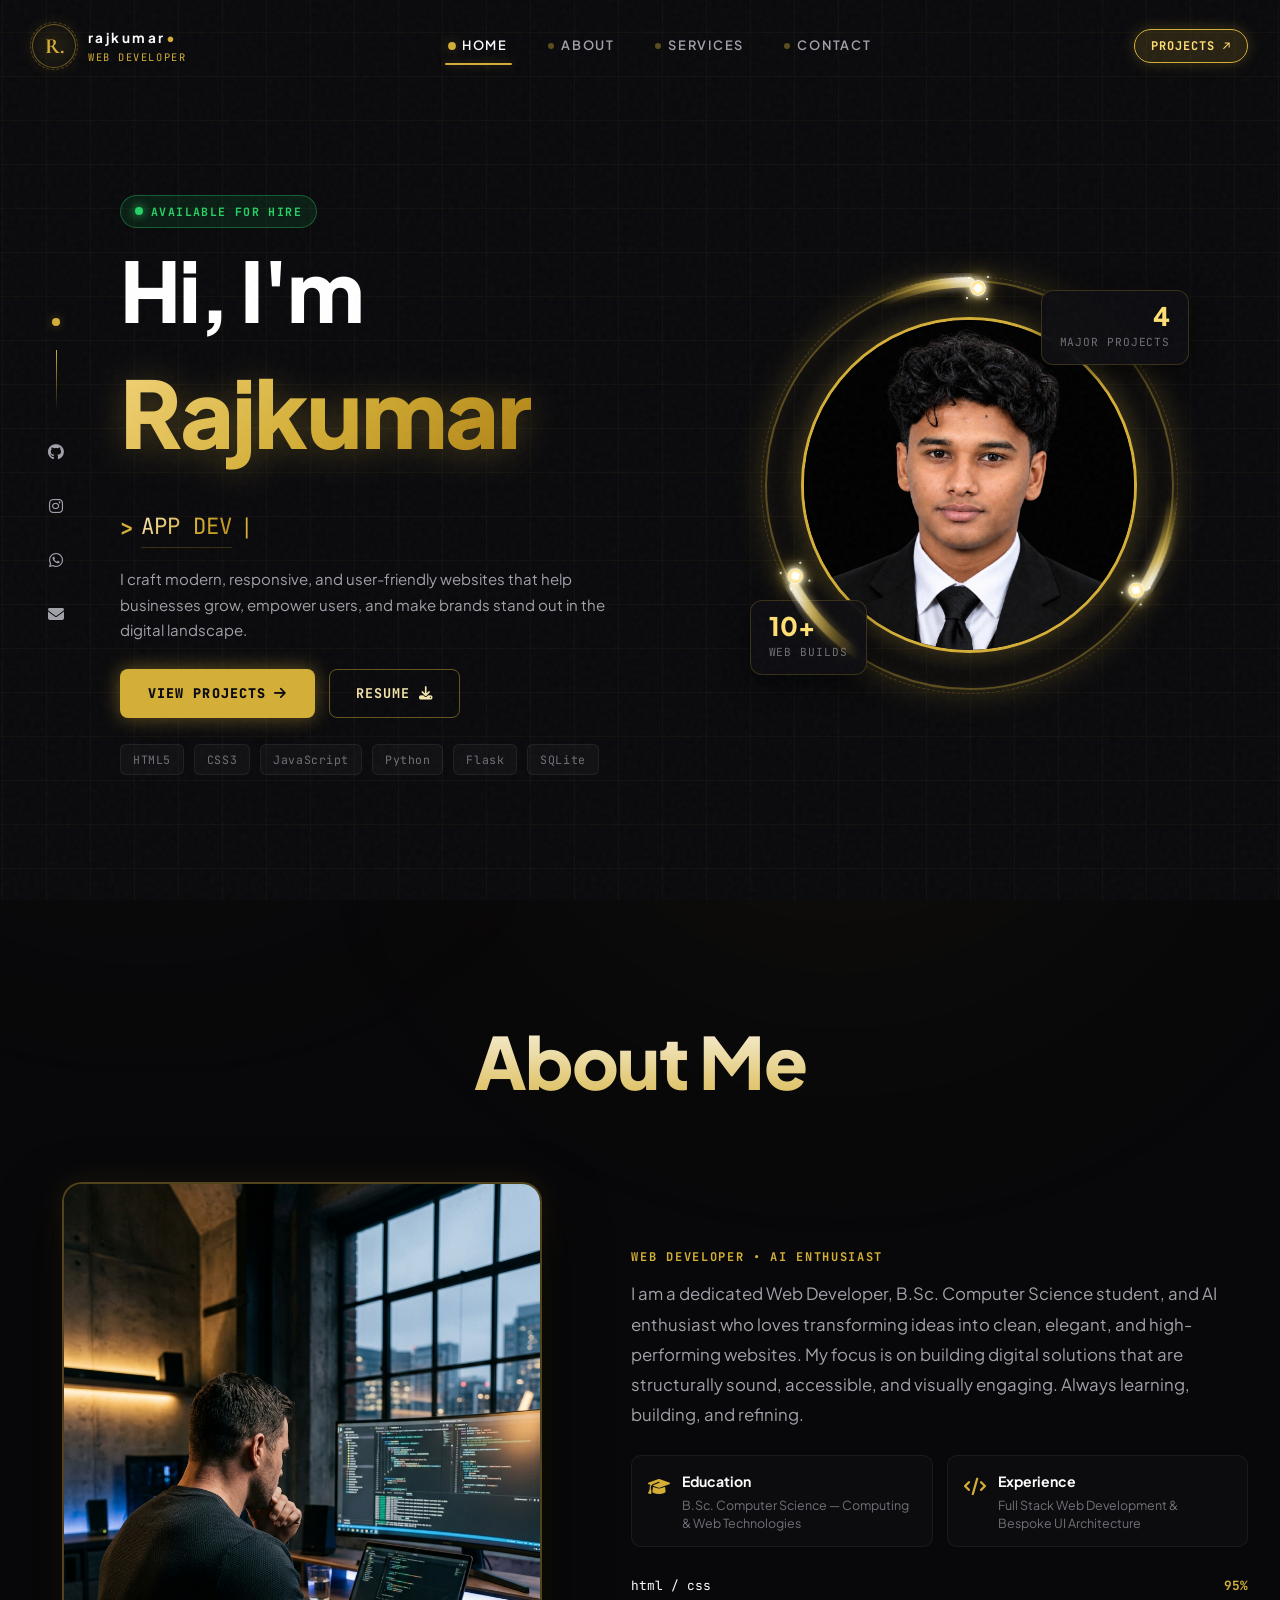
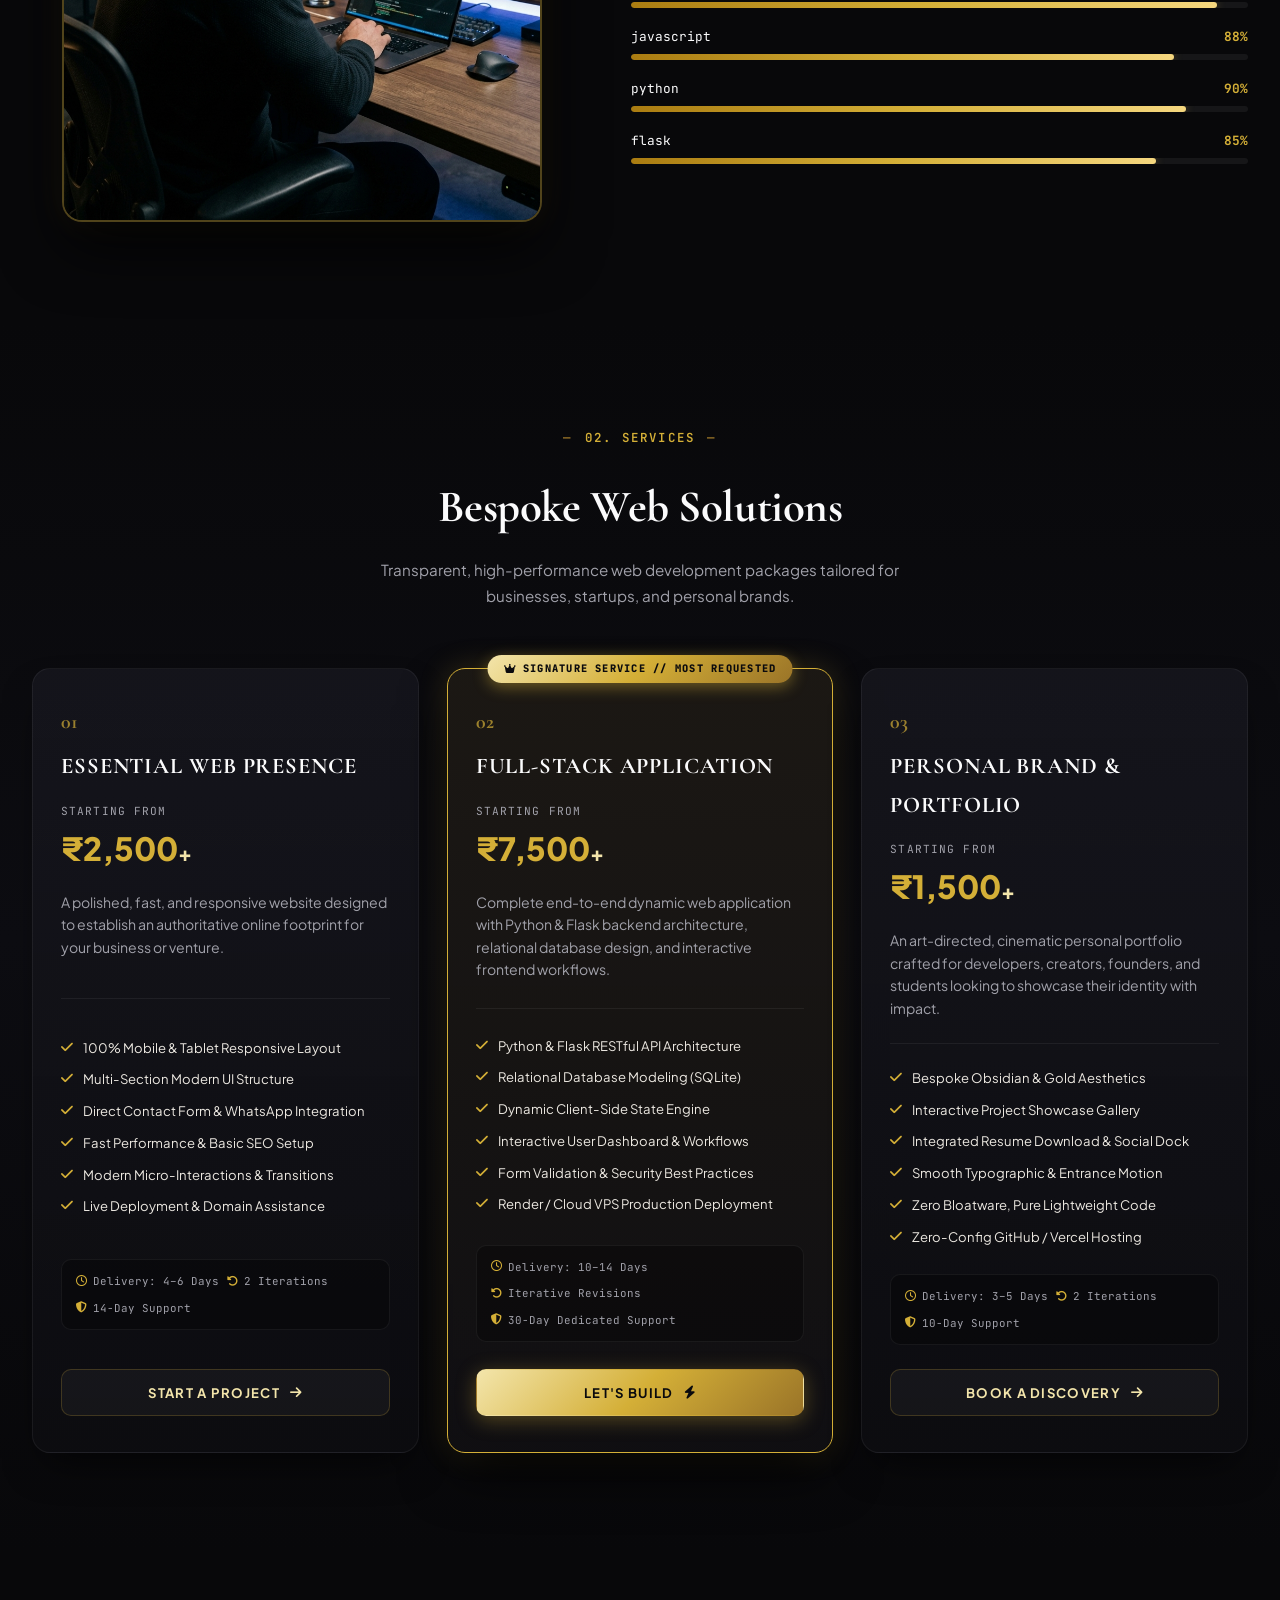
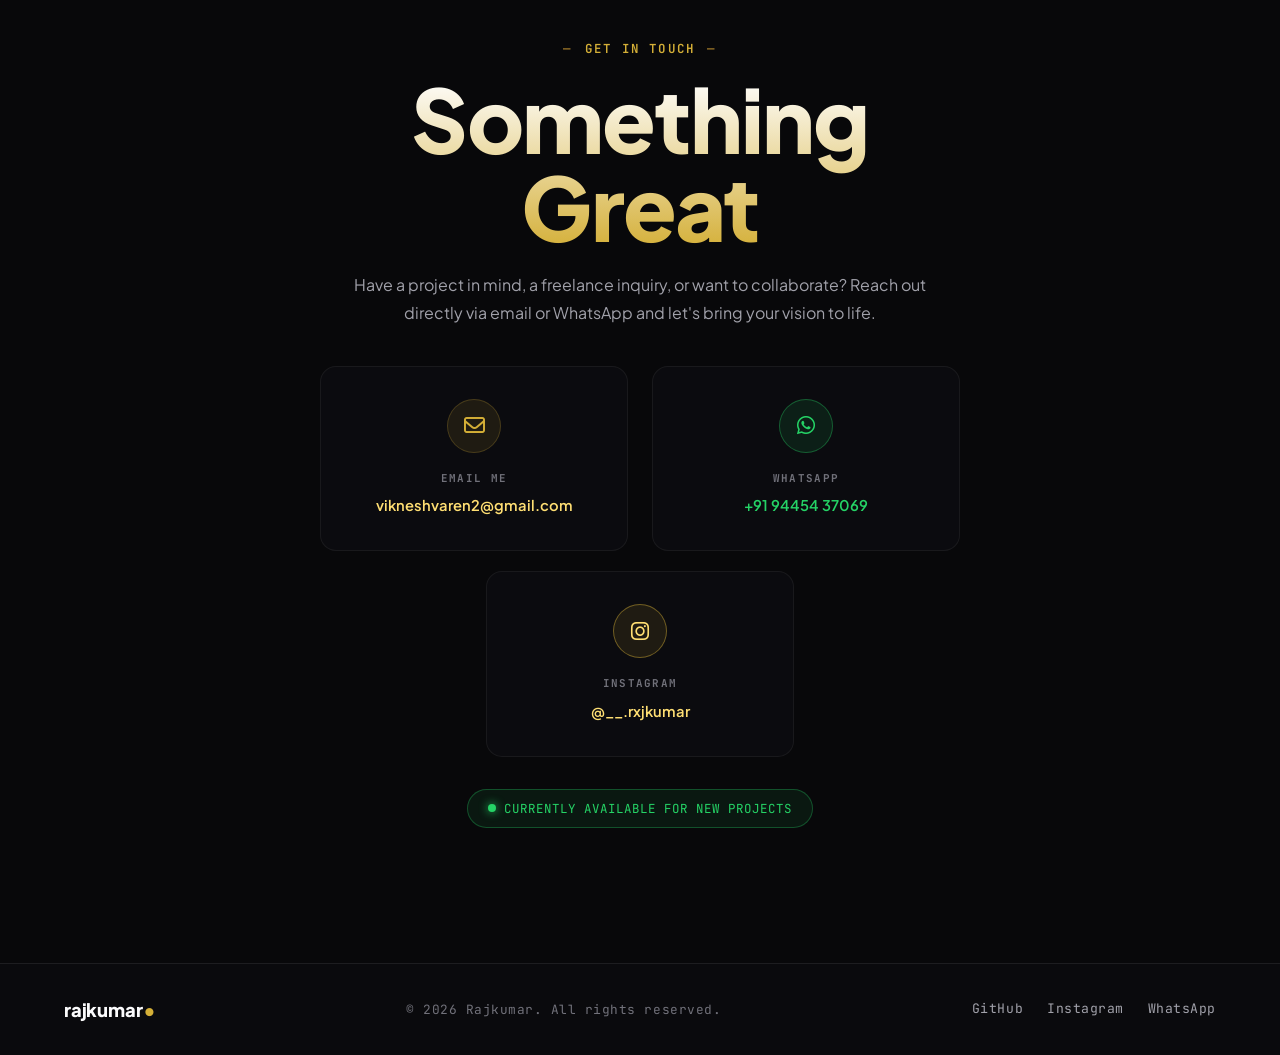
==== commit 1407654e: "fix: restore portfolio structure, fix mobile navbar blur, and polish scroll spy" ====
--- a/index.html
+++ b/index.html
@@ -74,12 +74,11 @@
                 </div>
             </a>
 
-            <!-- Top Navigation Links (Home, About, Skills, Projects, Services, Contact) -->
+            <!-- Top Navigation Links (Strict order: Home, About, Services, Contact) -->
             <nav class="nav-links" id="navLinks">
                 <a href="#home" class="nav-item active"><span class="nav-point-circle"></span>HOME</a>
                 <a href="#about" class="nav-item"><span class="nav-point-circle"></span>ABOUT</a>
-                <a href="#skills" class="nav-item"><span class="nav-point-circle"></span>SKILLS</a>
-                <a href="#projects" class="nav-item"><span class="nav-point-circle"></span>PROJECTS</a>
+                <a href="projects.html" class="nav-item mobile-only-nav-item"><span class="nav-point-circle"></span>PROJECTS</a>
                 <a href="#services" class="nav-item"><span class="nav-point-circle"></span>SERVICES</a>
                 <a href="#contact" class="nav-item"><span class="nav-point-circle"></span>CONTACT</a>
             </nav>
@@ -87,7 +86,7 @@
             <!-- Nav Actions -->
             <div class="nav-actions">
                 <a href="projects.html" class="btn-nav-pill-projects">
-                    <span>ALL PROJECTS ↗</span>
+                    <span>PROJECTS ↗</span>
                 </a>
                 <button class="mobile-toggle" id="mobileToggleBtn" aria-label="Toggle Navigation Menu" aria-expanded="false">
                     <span class="bar"></span>
@@ -379,183 +378,7 @@
         </section>
 
         <!-- =====================================================
-             4. SECTION — MY SKILLS
-        ===================================================== -->
-        <section id="skills" class="editorial-section">
-            <div class="editorial-container">
-                <div style="text-align: center; margin-bottom: 40px;">
-                    <div class="sec-pill-tag">TECHNICAL SKILLS</div>
-                    <h2 class="sec-title-centered">Core Technical Competencies</h2>
-                    <p class="sec-subtitle-centered">
-                        Modern technologies, programming languages, backend frameworks, and engineering tools.
-                    </p>
-                </div>
-
-                <div class="skills-cards-grid">
-                    <!-- HTML5 -->
-                    <div class="gold-skill-badge">
-                        <i class="fa-brands fa-html5 skill-icon-gold"></i>
-                        <span class="skill-label-gold">HTML5</span>
-                    </div>
-
-                    <!-- CSS3 -->
-                    <div class="gold-skill-badge">
-                        <i class="fa-brands fa-css3-alt skill-icon-gold"></i>
-                        <span class="skill-label-gold">CSS3</span>
-                    </div>
-
-                    <!-- JavaScript -->
-                    <div class="gold-skill-badge">
-                        <i class="fa-brands fa-js skill-icon-gold"></i>
-                        <span class="skill-label-gold">JavaScript</span>
-                    </div>
-
-                    <!-- Python -->
-                    <div class="gold-skill-badge">
-                        <i class="fa-brands fa-python skill-icon-gold"></i>
-                        <span class="skill-label-gold">Python</span>
-                    </div>
-
-                    <!-- Flask -->
-                    <div class="gold-skill-badge">
-                        <i class="fa-solid fa-server skill-icon-gold"></i>
-                        <span class="skill-label-gold">Flask</span>
-                    </div>
-
-                    <!-- SQLite -->
-                    <div class="gold-skill-badge">
-                        <i class="fa-solid fa-database skill-icon-gold"></i>
-                        <span class="skill-label-gold">SQLite</span>
-                    </div>
-
-                    <!-- Git & GitHub -->
-                    <div class="gold-skill-badge">
-                        <i class="fa-brands fa-git-alt skill-icon-gold"></i>
-                        <span class="skill-label-gold">Git &amp; GitHub</span>
-                    </div>
-
-                    <!-- Gemini AI -->
-                    <div class="gold-skill-badge">
-                        <i class="fa-solid fa-brain skill-icon-gold"></i>
-                        <span class="skill-label-gold">Gemini Flash AI</span>
-                    </div>
-                </div>
-            </div>
-        </section>
-
-        <!-- =====================================================
-             5. SECTION — FEATURED PROJECTS
-        ===================================================== -->
-        <section id="projects" class="editorial-section projects-gallery-section" style="padding-top: 30px;">
-            <div class="editorial-container">
-                <div style="text-align: center; margin-bottom: 40px;">
-                    <div class="sec-pill-tag">PROJECT PORTFOLIO</div>
-                    <h2 class="sec-title-centered">Featured Projects</h2>
-                    <p class="sec-subtitle-centered">
-                        Full-stack applications, interactive brand platforms, and high-performance digital builds.
-                    </p>
-                </div>
-
-                <div class="projects-gallery-grid">
-                    <!-- 01. PETNEXA -->
-                    <article class="gallery-card browser-card-frame" data-category="fullstack">
-                        <div class="browser-top-notch">
-                            <span class="browser-dot"></span>
-                            <span class="browser-dot"></span>
-                            <span class="browser-dot"></span>
-                        </div>
-                        <div class="browser-card-poster-box">
-                            <img src="images/pet-nexa-hero.jpg" alt="PETNEXA — AI Pet Care Platform" class="browser-card-poster" onerror="this.src='images/pet-nexa-dog-poster.jpg'">
-                        </div>
-                        <div class="browser-card-body">
-                            <h3 class="browser-card-title">PETNEXA</h3>
-                            <div class="browser-card-built-with">
-                                <span class="built-with-label">Built With:</span>
-                                <span class="built-with-stack">HTML • CSS • JavaScript • Python • Flask • Gemini AI</span>
-                            </div>
-                            <div class="browser-card-double-btns">
-                                <a href="https://pet-nexa.onrender.com" target="_blank" rel="noopener noreferrer" class="btn-card-demo-solid">
-                                    <span>VIEW LIVE DEMO</span>
-                                    <i class="fa-solid fa-arrow-up-right-from-square"></i>
-                                </a>
-                                <a href="https://wa.me/919445437069?text=Hello%20rajkumar!%20I'm%20interested%20in%20your%20project:%20PETNEXA.%20Could%20you%20provide%20more%20details%20about%20the%20features%20and%20pricing%3F" target="_blank" rel="noopener noreferrer" class="btn-card-wa-outline" data-whatsapp-project="PETNEXA">
-                                    <i class="fa-brands fa-whatsapp"></i>
-                                    <span>INQUIRE VIA WHATSAPP</span>
-                                </a>
-                            </div>
-                        </div>
-                    </article>
-
-                    <!-- 02. ROYAL ROSE -->
-                    <article class="gallery-card browser-card-frame" data-category="landing">
-                        <div class="browser-top-notch">
-                            <span class="browser-dot"></span>
-                            <span class="browser-dot"></span>
-                            <span class="browser-dot"></span>
-                        </div>
-                        <div class="browser-card-poster-box">
-                            <img src="images/royal-rose-milk.jpg" alt="ROYAL ROSE — Luxury Beverage Experience" class="browser-card-poster">
-                        </div>
-                        <div class="browser-card-body">
-                            <h3 class="browser-card-title">ROYAL ROSE</h3>
-                            <div class="browser-card-built-with">
-                                <span class="built-with-label">Built With:</span>
-                                <span class="built-with-stack">HTML • CSS • JavaScript • Python • Flask</span>
-                            </div>
-                            <div class="browser-card-double-btns">
-                                <a href="https://royal-rosegunicorn-app-ap.onrender.com" target="_blank" rel="noopener noreferrer" class="btn-card-demo-solid">
-                                    <span>VIEW LIVE DEMO</span>
-                                    <i class="fa-solid fa-arrow-up-right-from-square"></i>
-                                </a>
-                                <a href="https://wa.me/919445437069?text=Hello%20rajkumar!%20I'm%20interested%20in%20your%20project:%20ROYAL%20ROSE.%20Could%20you%20provide%20more%20details%20about%20the%20features%20and%20pricing%3F" target="_blank" rel="noopener noreferrer" class="btn-card-wa-outline" data-whatsapp-project="ROYAL ROSE">
-                                    <i class="fa-brands fa-whatsapp"></i>
-                                    <span>INQUIRE VIA WHATSAPP</span>
-                                </a>
-                            </div>
-                        </div>
-                    </article>
-
-                    <!-- 03. AURELIS WATCH -->
-                    <article class="gallery-card browser-card-frame" data-category="fullstack">
-                        <div class="browser-top-notch">
-                            <span class="browser-dot"></span>
-                            <span class="browser-dot"></span>
-                            <span class="browser-dot"></span>
-                        </div>
-                        <div class="browser-card-poster-box">
-                            <img src="images/projects/aurelis-watch.jpg" alt="AURELIS WATCH — Luxury Watch E-Commerce" class="browser-card-poster watch-poster-fit">
-                        </div>
-                        <div class="browser-card-body">
-                            <h3 class="browser-card-title">AURELIS WATCH</h3>
-                            <div class="browser-card-built-with">
-                                <span class="built-with-label">Built With:</span>
-                                <span class="built-with-stack">HTML • CSS • JavaScript • Python • Flask • SQLite • Render</span>
-                            </div>
-                            <div class="browser-card-double-btns">
-                                <a href="https://aurelis-watch.onrender.com" target="_blank" rel="noopener noreferrer" class="btn-card-demo-solid" id="aurelisLiveBtn">
-                                    <span>VIEW LIVE DEMO</span>
-                                    <i class="fa-solid fa-arrow-up-right-from-square"></i>
-                                </a>
-                                <a href="https://wa.me/919445437069?text=Hello%20rajkumar!%20I'm%20interested%20in%20your%20project:%20AURELIS%20WATCH.%20Could%20you%20provide%20more%20details%20about%20the%20features%20and%20pricing%3F" target="_blank" rel="noopener noreferrer" class="btn-card-wa-outline" data-whatsapp-project="AURELIS WATCH">
-                                    <i class="fa-brands fa-whatsapp"></i>
-                                    <span>INQUIRE VIA WHATSAPP</span>
-                                </a>
-                            </div>
-                        </div>
-                    </article>
-                </div>
-
-                <!-- Explore All Projects Button -->
-                <div style="text-align: center; margin-top: 45px;">
-                    <a href="projects.html" class="btn-nav-pill-projects" style="display: inline-flex; padding: 14px 32px; font-size: 0.88rem;">
-                        <span>EXPLORE FULL GALLERY (12 PROJECTS) ↗</span>
-                    </a>
-                </div>
-            </div>
-        </section>
-
-        <!-- =====================================================
-             6. SECTION — SERVICES PACKAGES
+             5. SECTION 02 — SERVICES PACKAGES
         ===================================================== -->
         <section id="services" class="editorial-section services-cinematic-section">
             <div class="editorial-container">
--- a/style.css
+++ b/style.css
@@ -3128,7 +3128,7 @@
         flex-direction: column;
         align-items: flex-start;
         justify-content: flex-start;
-        padding: 95px 32px 40px;
+        padding: 95px 28px 40px;
         gap: 16px;
         transition: right 0.35s cubic-bezier(0.16, 1, 0.3, 1), visibility 0.35s ease;
         z-index: 1150;
@@ -5581,33 +5581,57 @@
     flex: 1;
 }
 
-.browser-card-built-with {
-    margin-bottom: 20px;
-    padding: 10px 14px;
-    background: rgba(255, 255, 255, 0.02);
-    border: 1px solid rgba(212, 175, 55, 0.15);
-    border-radius: 8px;
-    text-align: left;
-}
-
-.built-with-label {
-    display: block;
+.browser-card-category-tag {
     font-family: var(--font-mono);
-    font-size: 0.7rem;
-    font-weight: 700;
+    font-size: 0.68rem;
     color: var(--gold-main);
     letter-spacing: 0.12em;
     text-transform: uppercase;
-    margin-bottom: 5px;
-}
-
-.built-with-stack {
+    margin-bottom: 6px;
+    font-weight: 700;
+}
+
+.browser-card-features-box {
+    margin-bottom: 18px;
+    padding: 12px 14px;
+    background: rgba(255, 255, 255, 0.02);
+    border: 1px solid var(--border-obsidian);
+    border-radius: 10px;
+}
+
+.features-box-label {
     display: block;
     font-family: var(--font-mono);
-    font-size: 0.8rem;
-    color: var(--text-pure);
-    line-height: 1.5;
-    letter-spacing: 0.02em;
+    font-size: 0.72rem;
+    color: var(--gold-light);
+    margin-bottom: 8px;
+    font-weight: 600;
+    letter-spacing: 0.03em;
+}
+
+.browser-card-feature-list {
+    list-style: none;
+    padding: 0;
+    margin: 0;
+    display: grid;
+    grid-template-columns: repeat(2, 1fr);
+    gap: 6px 10px;
+}
+
+.browser-card-feature-list li {
+    display: flex;
+    align-items: flex-start;
+    gap: 6px;
+    font-size: 0.75rem;
+    color: var(--text-muted);
+    line-height: 1.4;
+}
+
+.browser-card-feature-list li i {
+    color: var(--gold-main);
+    font-size: 0.68rem;
+    margin-top: 3px;
+    flex-shrink: 0;
 }
 
 @media (max-width: 540px) {
@@ -6091,20 +6115,25 @@
     color: #4A4A58;
 }
 
-[data-theme="light"] .browser-card-built-with,
-.theme-light .browser-card-built-with {
+[data-theme="light"] .browser-card-category-tag,
+.theme-light .browser-card-category-tag {
+    color: #8C6200;
+}
+
+[data-theme="light"] .browser-card-features-box,
+.theme-light .browser-card-features-box {
     background: #F8F7F4;
-    border-color: rgba(140, 98, 0, 0.2);
-}
-
-[data-theme="light"] .built-with-label,
-.theme-light .built-with-label {
+    border-color: rgba(0, 0, 0, 0.08);
+}
+
+[data-theme="light"] .features-box-label,
+.theme-light .features-box-label {
     color: #8C6200;
 }
 
-[data-theme="light"] .built-with-stack,
-.theme-light .built-with-stack {
-    color: #1A1A24;
+[data-theme="light"] .browser-card-feature-list li,
+.theme-light .browser-card-feature-list li {
+    color: #4A4A58;
 }
 
 [data-theme="light"] .browser-card-tech-tag,
@@ -6380,6 +6409,7 @@
     }
 
     .nav-item {
+        font-family: var(--font-sans);
         font-size: 1.15rem;
         font-weight: 700;
         letter-spacing: 0.12em;
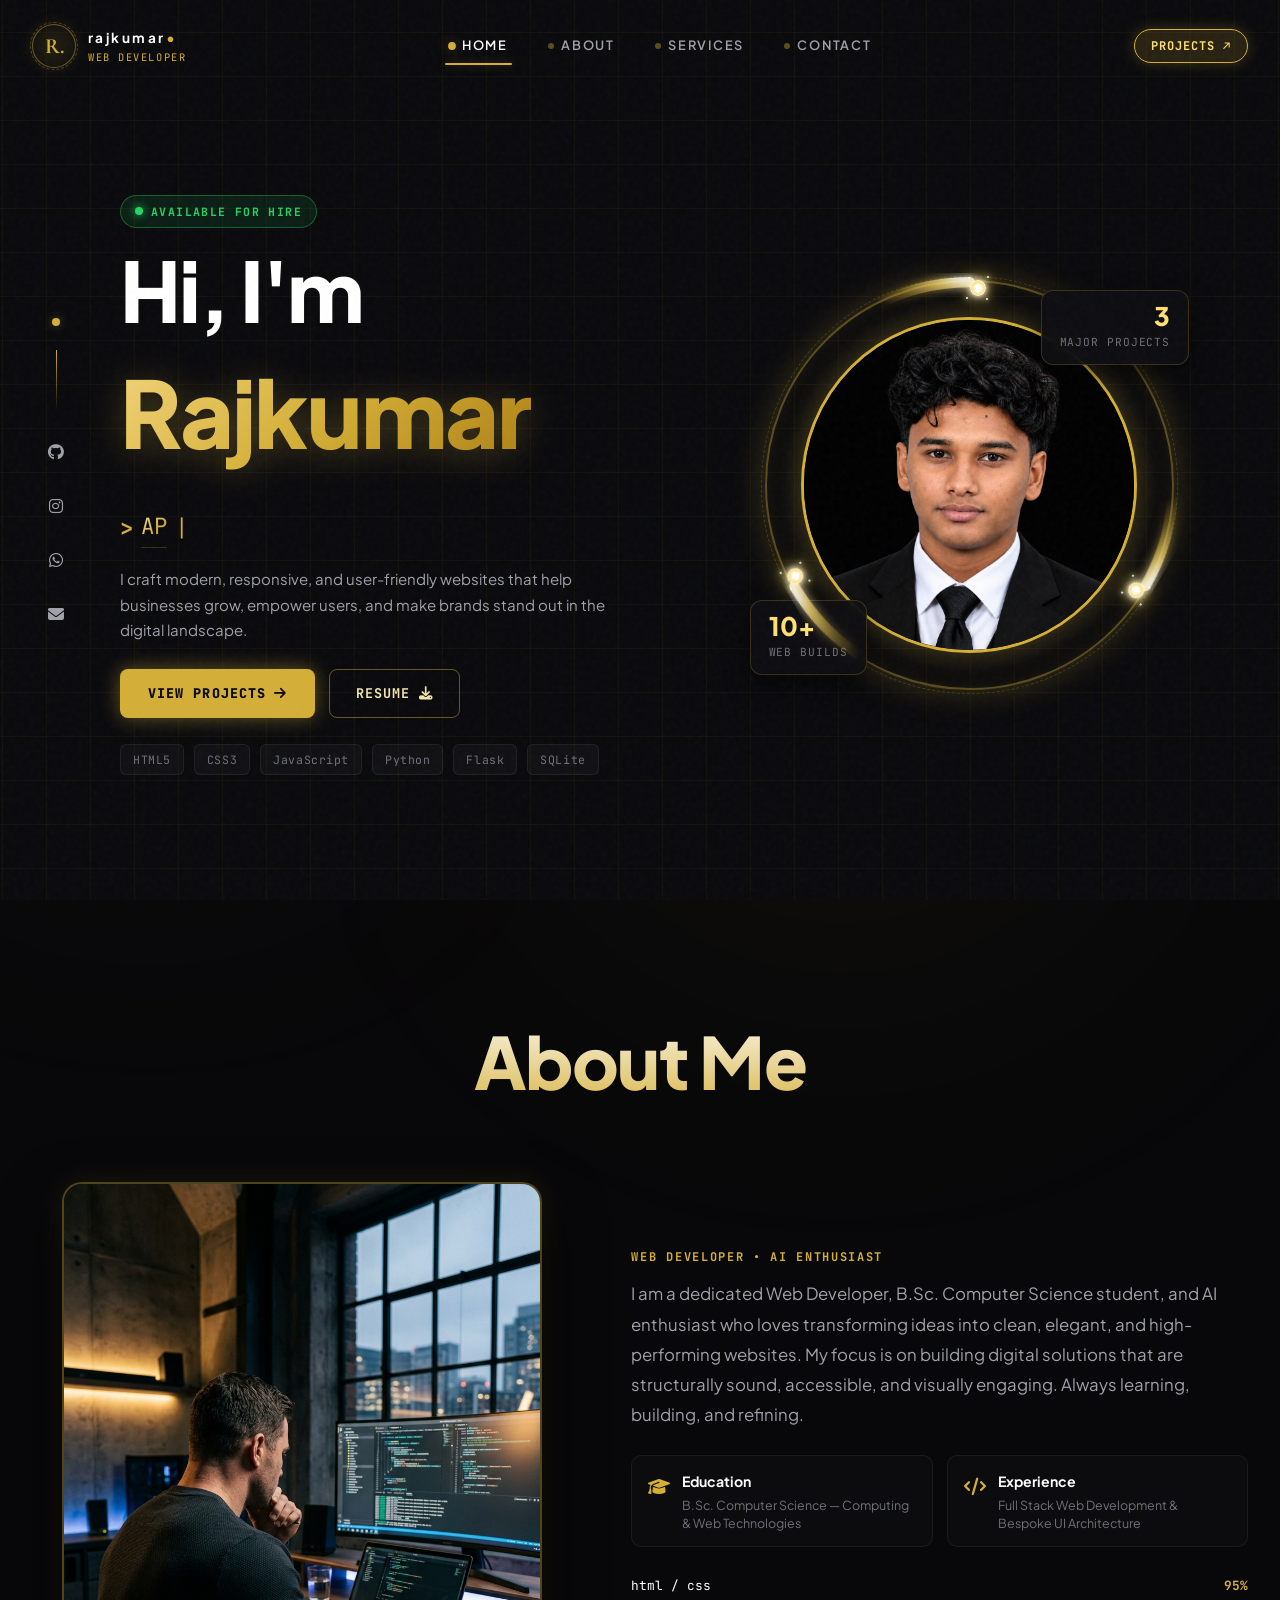
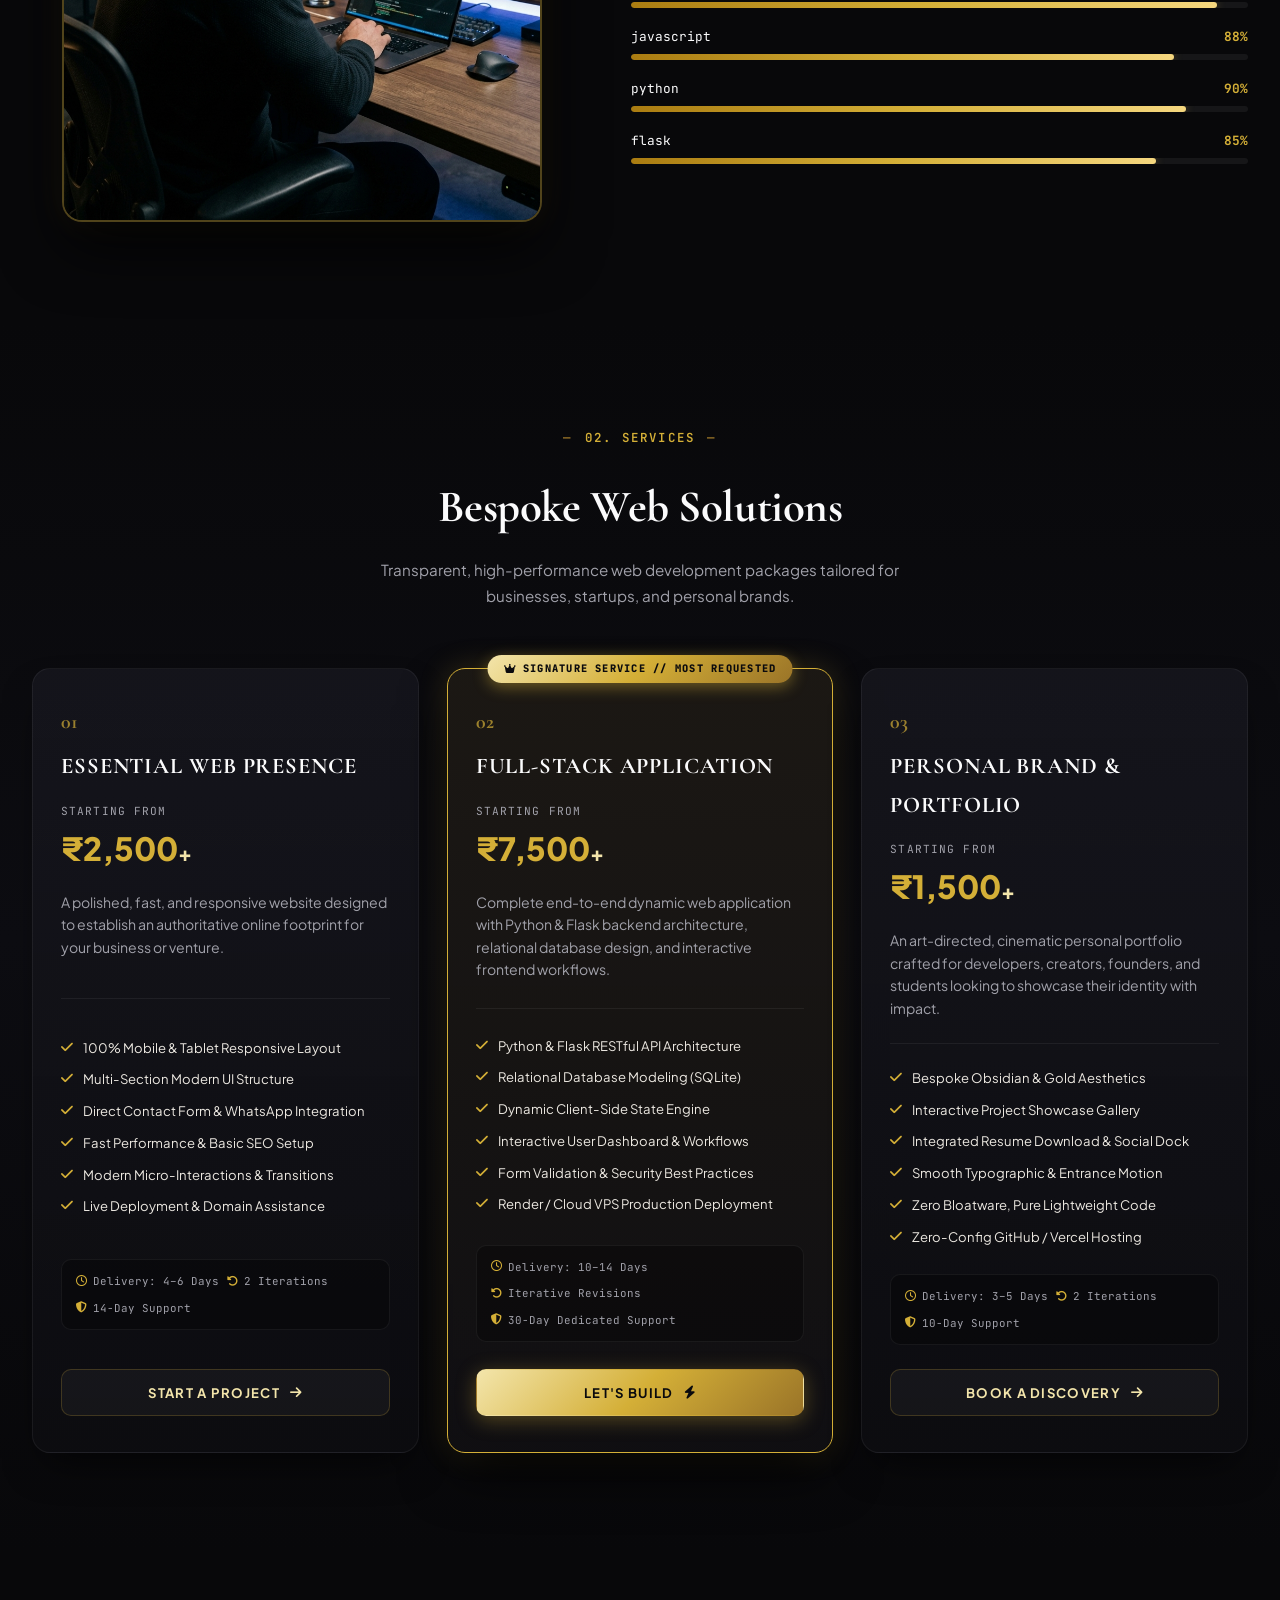
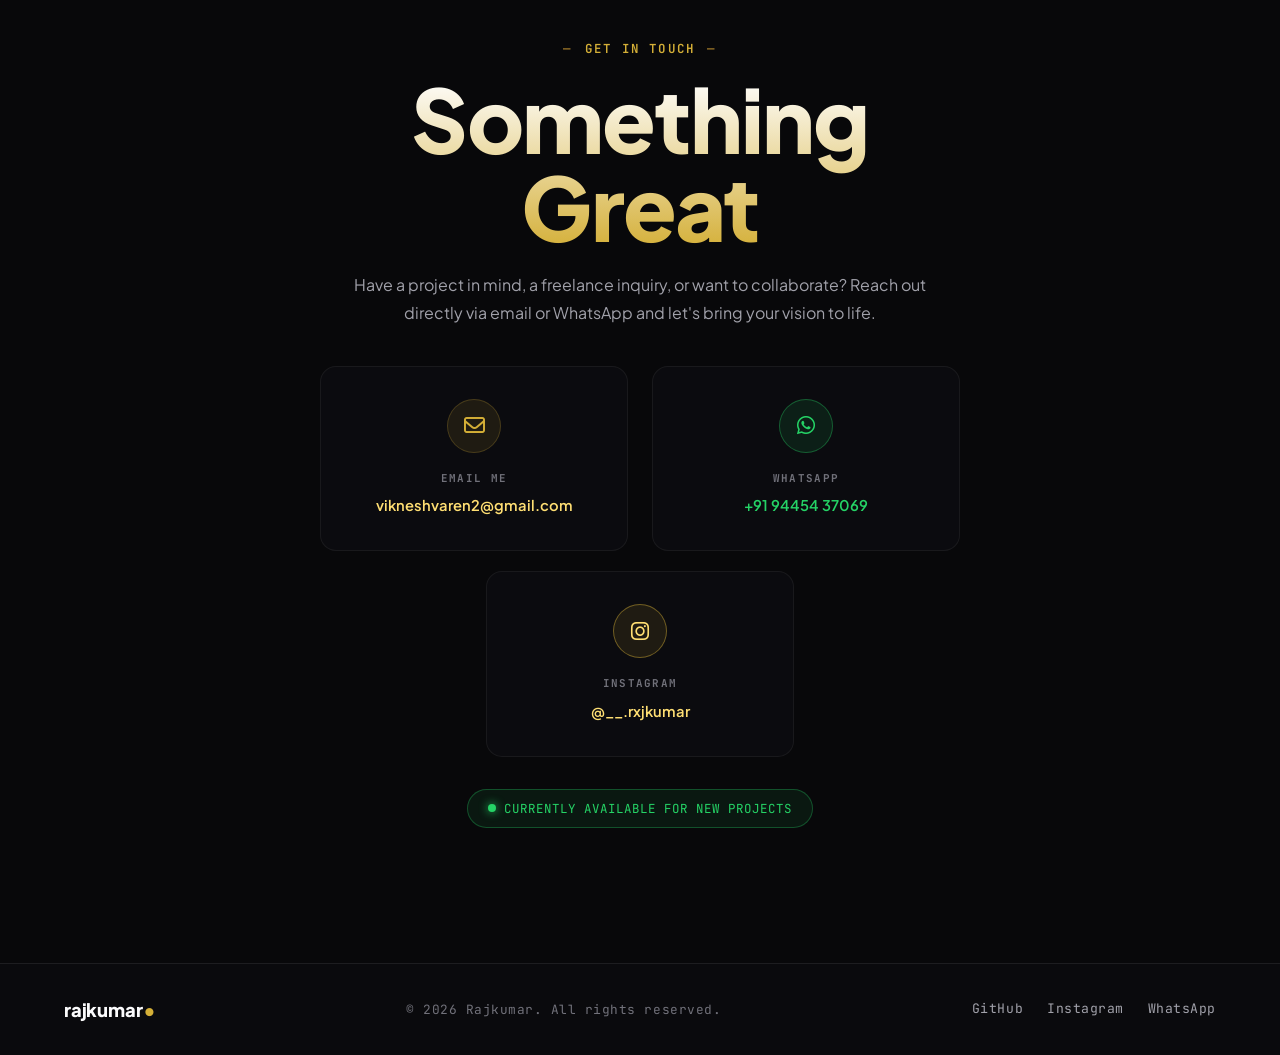
==== commit 0a30b1fd: "fix: set 3 major projects, restore posters, and keep single whatsapp button on dummy projects" ====
--- a/index.html
+++ b/index.html
@@ -273,9 +273,9 @@
                             <img src="images/raj-hero-new.jpg" alt="Rajkumar — Web Developer" class="sample-avatar-img">
                         </div>
 
-                        <!-- Stat Badge Top Right: 4 Major Projects -->
+                        <!-- Stat Badge Top Right: 3 Major Projects -->
                         <div class="sample-stat-badge badge-top-right">
-                            <div class="sample-stat-val">4</div>
+                            <div class="sample-stat-val">3</div>
                             <div class="sample-stat-lbl">Major Projects</div>
                         </div>
 
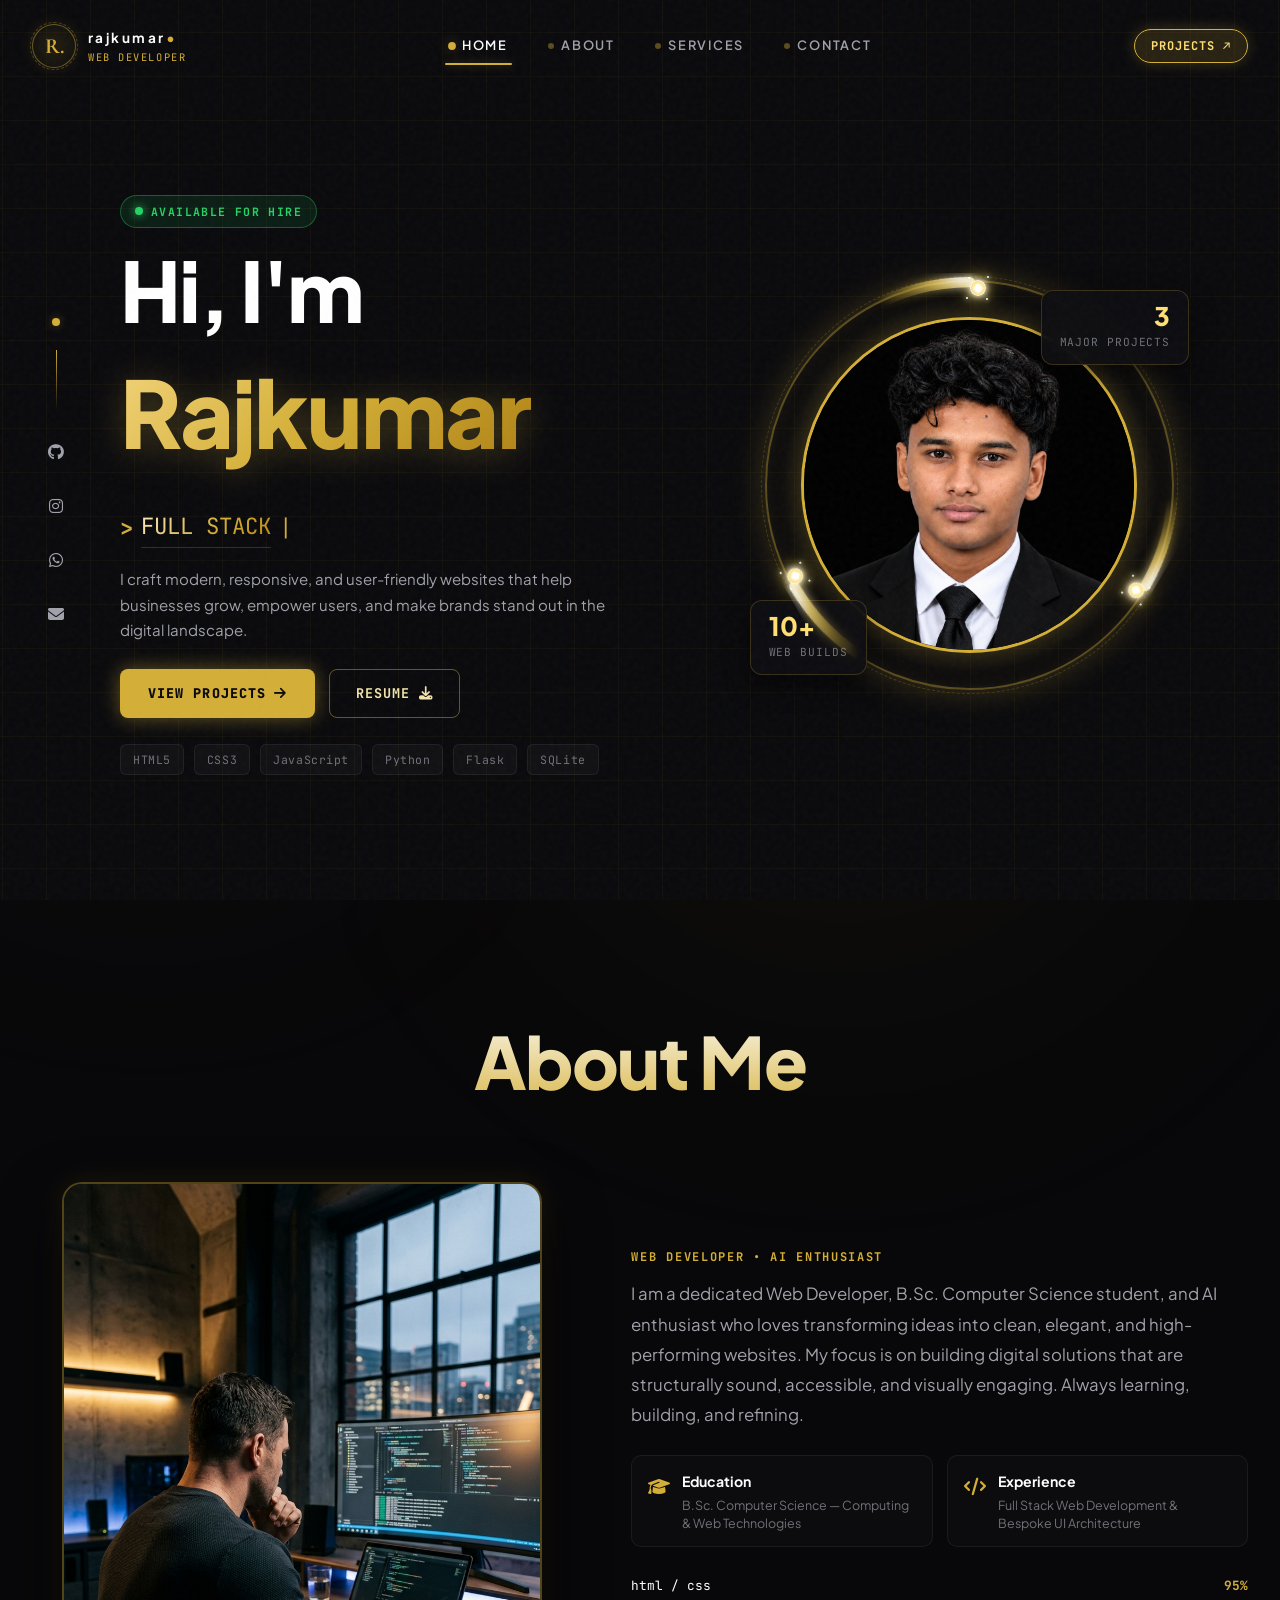
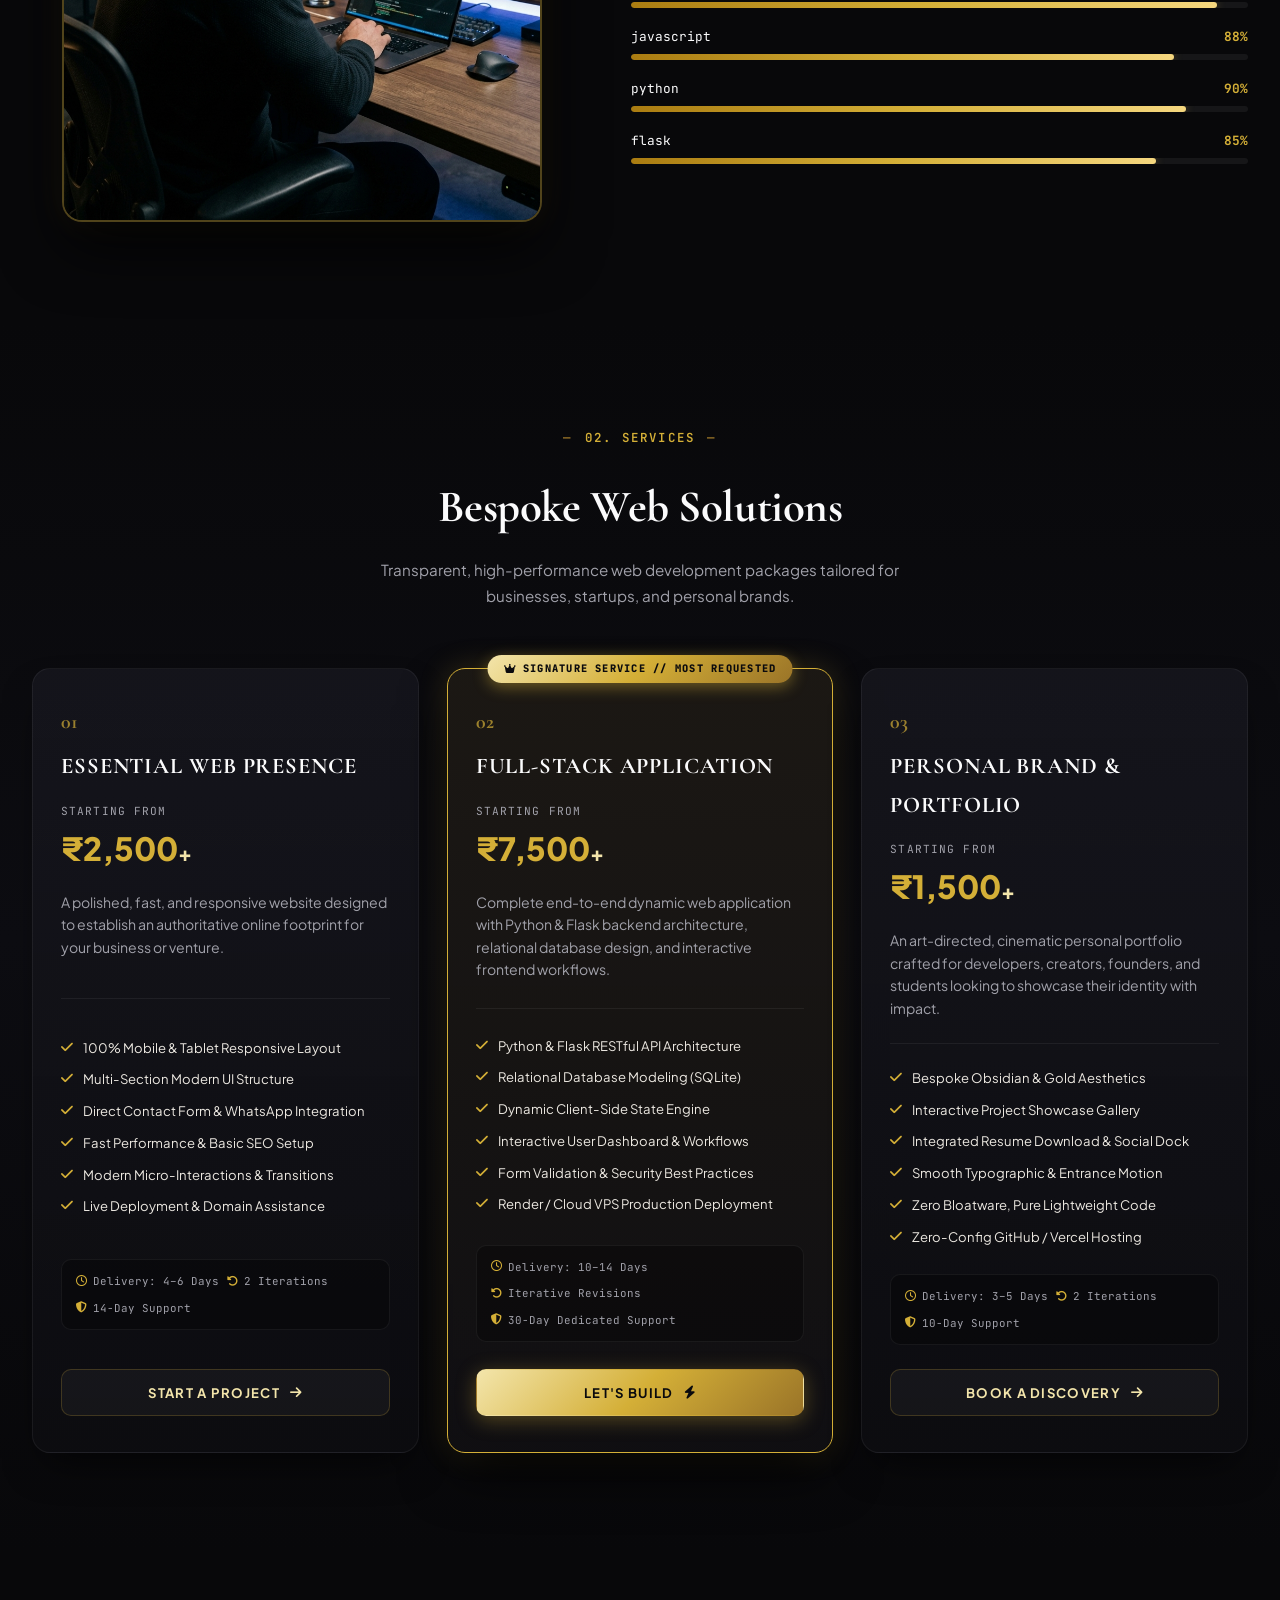
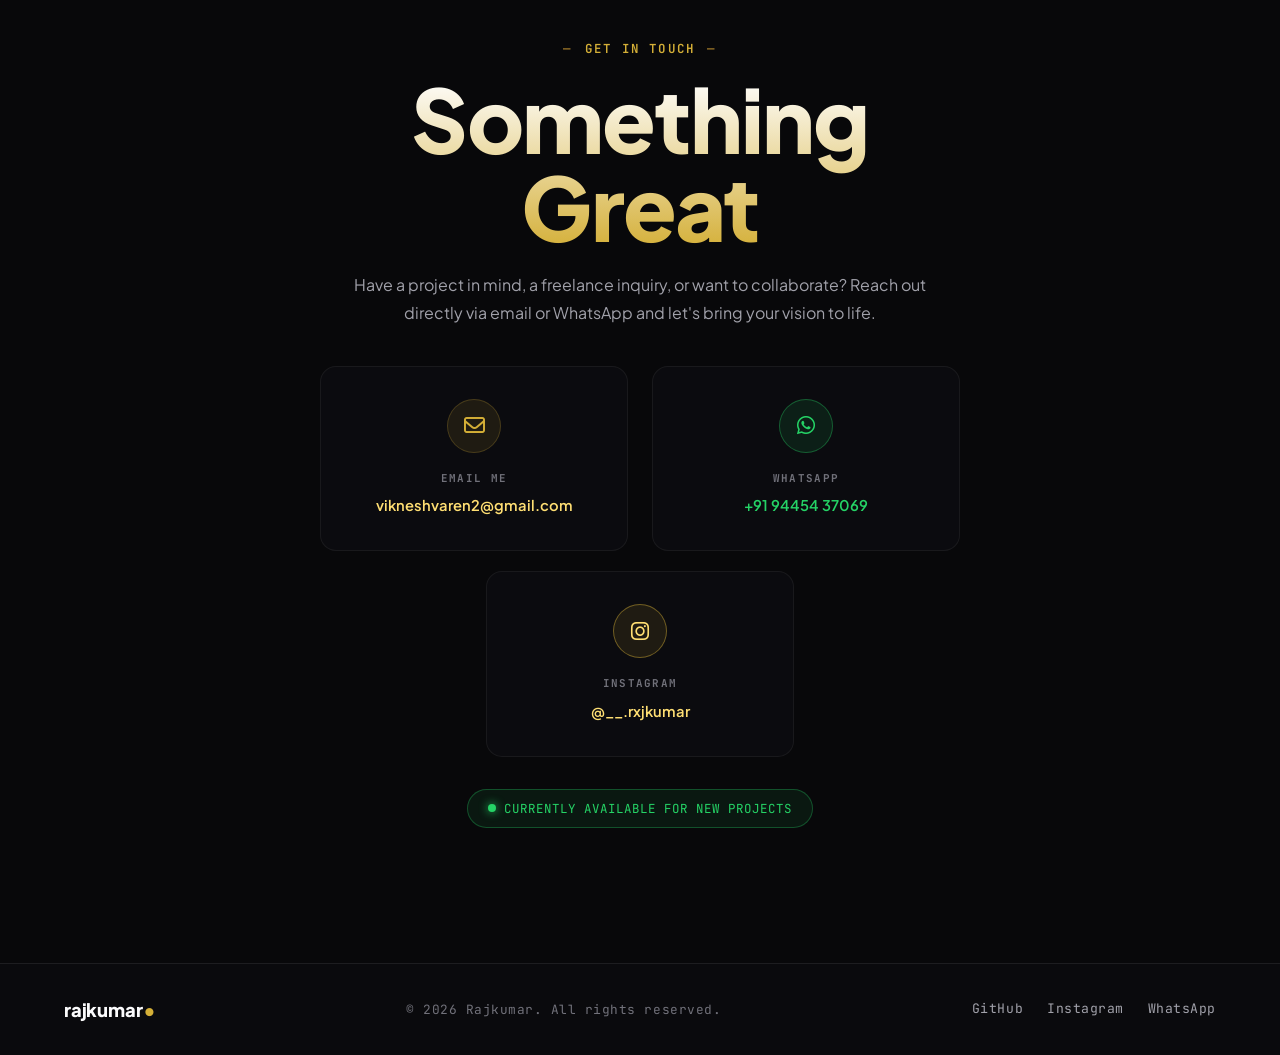
==== commit 19896778: "Fix portfolio scroll line and project gallery" ====
--- a/index.html
+++ b/index.html
@@ -38,9 +38,6 @@
     <div class="ambient-glow glow-top-right"></div>
     <div class="ambient-glow glow-center-left"></div>
     <div class="ambient-glow glow-bottom-right"></div>
-
-    <!-- Scroll Progress Indicator -->
-    <div class="gold-progress-line" id="scrollProgress"></div>
 
     <!-- Mobile Drawer Backdrop Overlay -->
     <div class="mobile-nav-backdrop" id="mobileNavBackdrop"></div>
--- a/style.css
+++ b/style.css
@@ -571,16 +571,15 @@
     font-weight: 400;
 }
 
-.gold-progress-line {
-    position: fixed;
-    top: 0;
-    left: 0;
-    height: 3px;
-    width: 0%;
-    background: var(--gradient-gold);
-    z-index: 10000;
-    box-shadow: 0 0 12px var(--gold-glow);
-    transition: width 0.1s ease-out;
+.gold-progress-line,
+.scroll-progress-line,
+#scrollProgress {
+    display: none !important;
+    width: 0 !important;
+    height: 0 !important;
+    opacity: 0 !important;
+    visibility: hidden !important;
+    pointer-events: none !important;
 }
 
 /* --------------------------------------------------------------------------
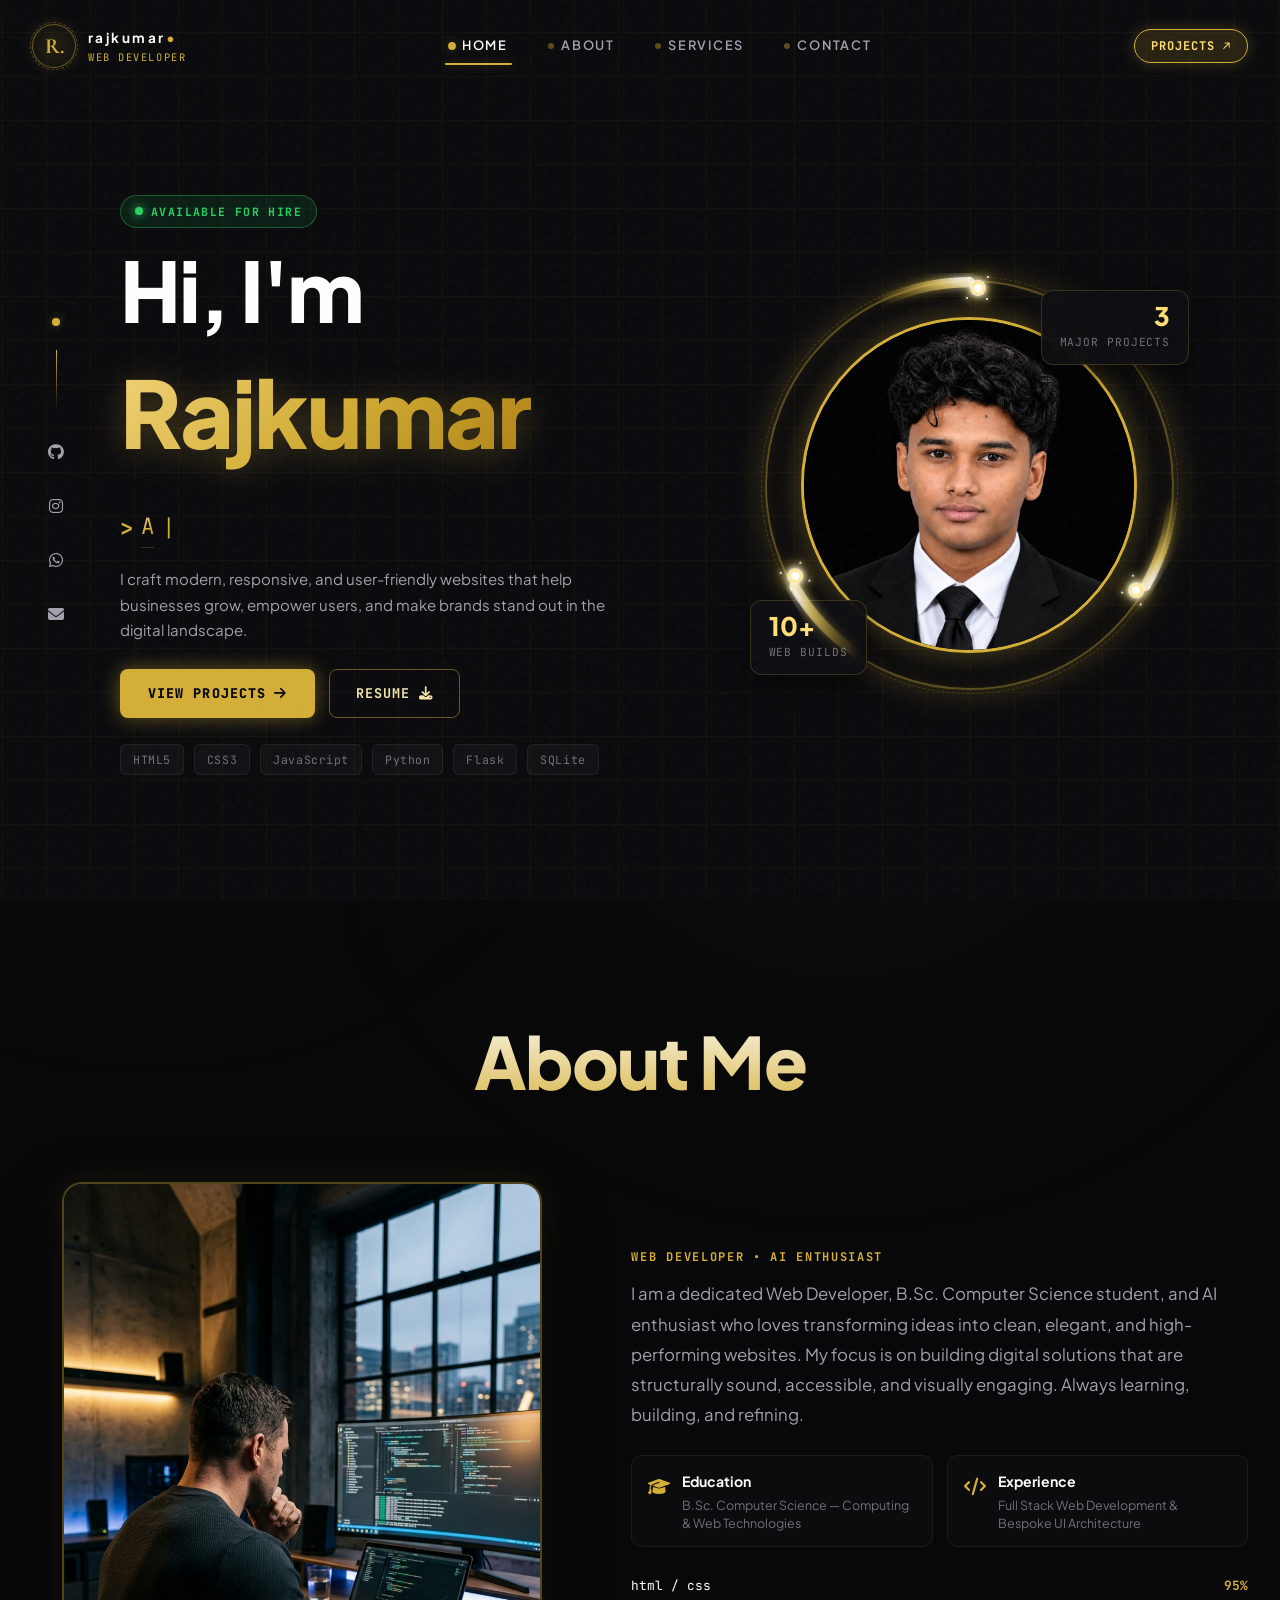
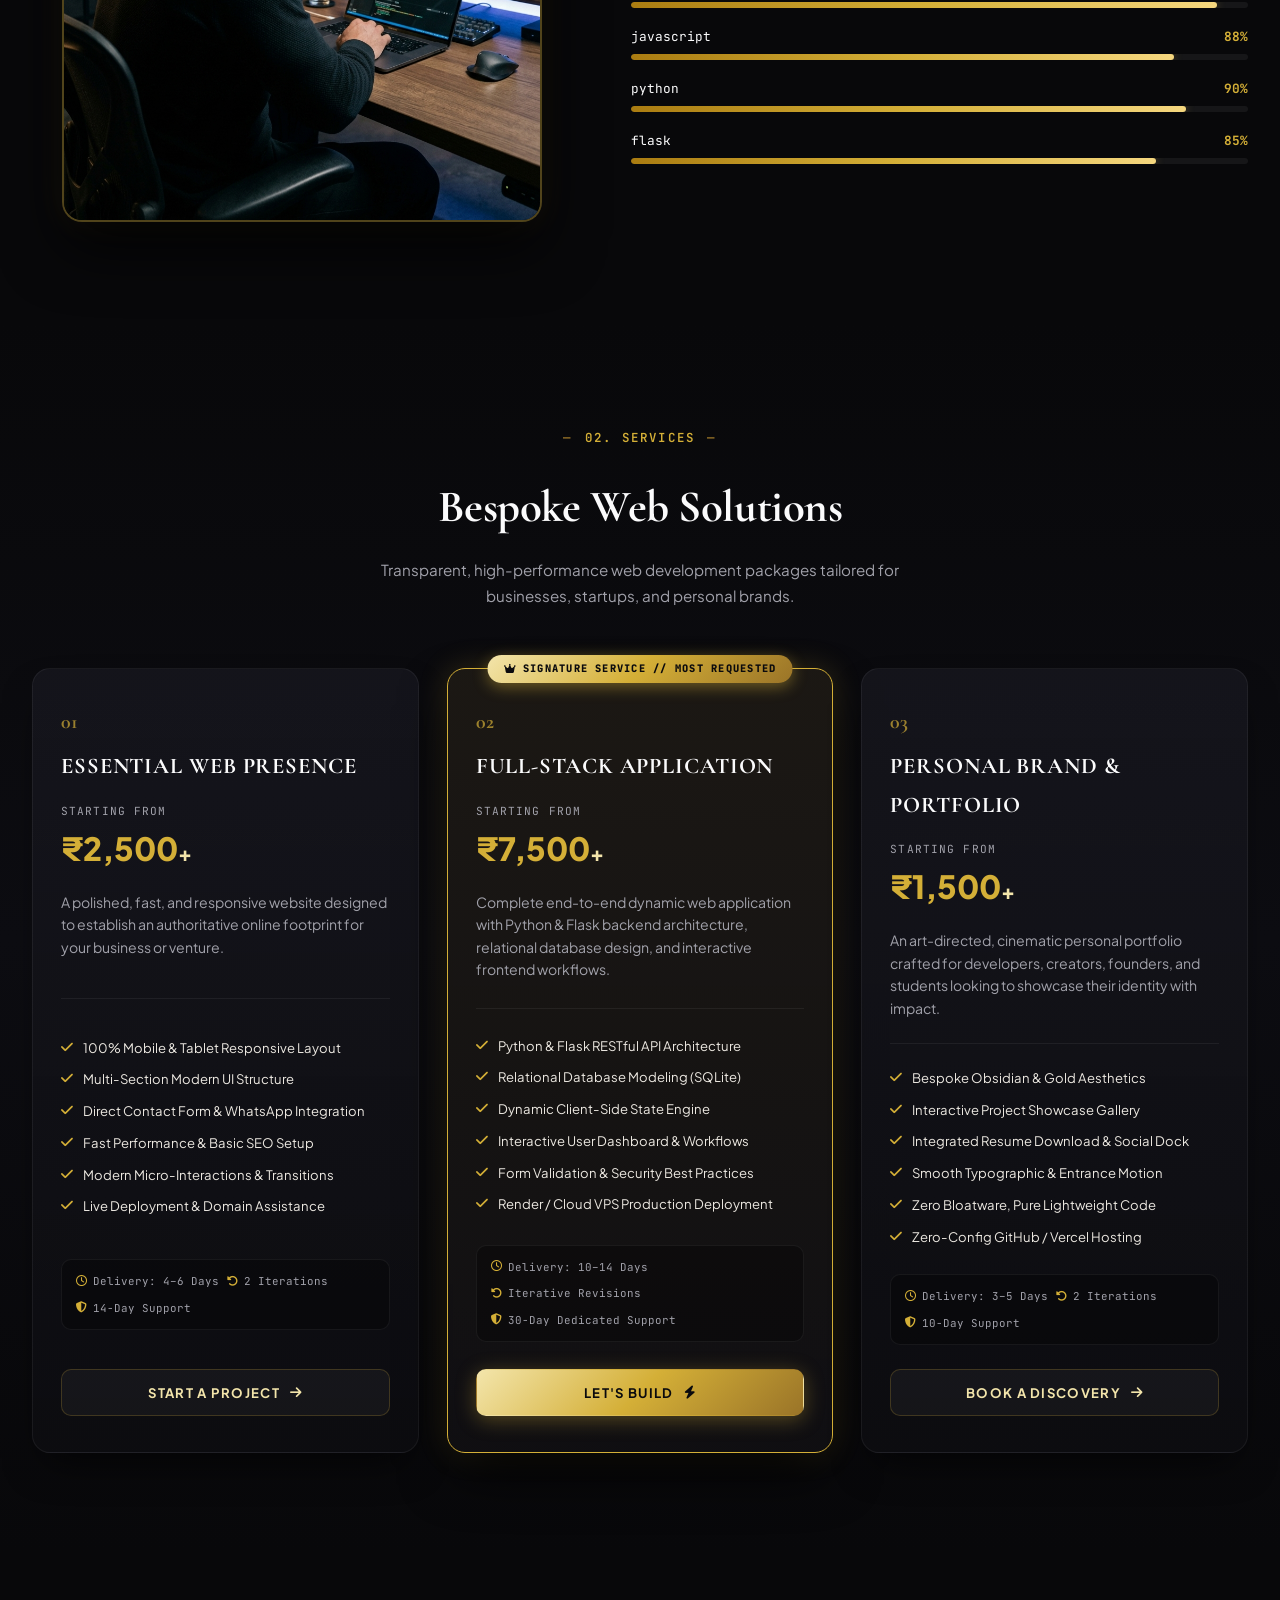
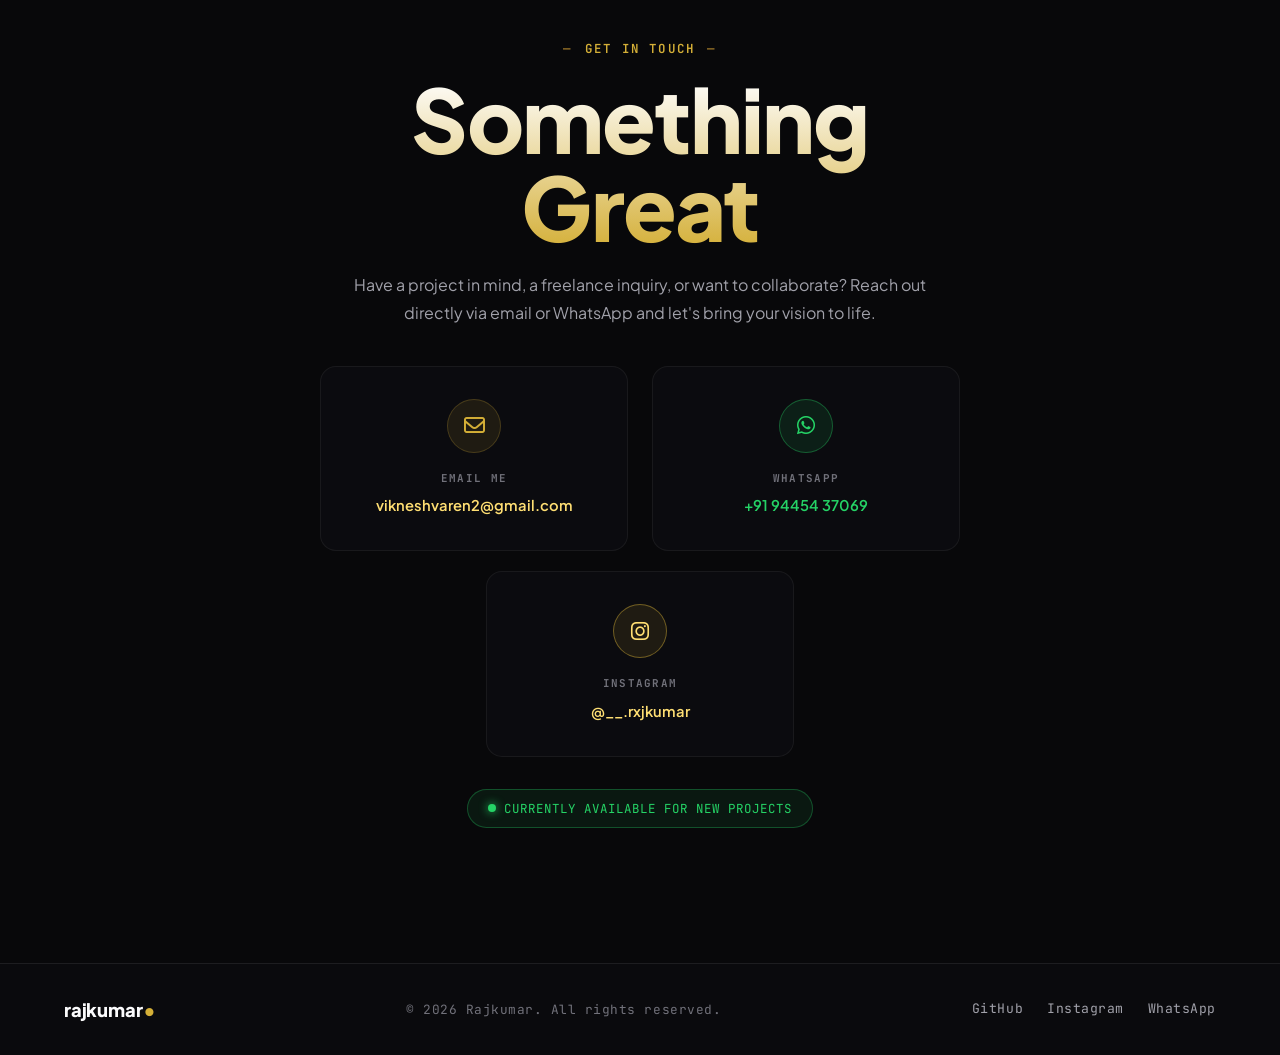
==== commit db56749f: "fix: reorder mobile nav, make projects visible immediately, remove dots, and clean layout" ====
--- a/index.html
+++ b/index.html
@@ -71,13 +71,13 @@
                 </div>
             </a>
 
-            <!-- Top Navigation Links (Strict order: Home, About, Services, Contact) -->
+            <!-- Top Navigation Links (Strict order: Home, About, Services, Contact, Projects) -->
             <nav class="nav-links" id="navLinks">
                 <a href="#home" class="nav-item active"><span class="nav-point-circle"></span>HOME</a>
                 <a href="#about" class="nav-item"><span class="nav-point-circle"></span>ABOUT</a>
-                <a href="projects.html" class="nav-item mobile-only-nav-item"><span class="nav-point-circle"></span>PROJECTS</a>
                 <a href="#services" class="nav-item"><span class="nav-point-circle"></span>SERVICES</a>
                 <a href="#contact" class="nav-item"><span class="nav-point-circle"></span>CONTACT</a>
+                <a href="projects.html" class="nav-item mobile-only-nav-item"><span class="nav-point-circle"></span>PROJECTS</a>
             </nav>
 
             <!-- Nav Actions -->
--- a/style.css
+++ b/style.css
@@ -3710,16 +3710,35 @@
 }
 
 /* 6. PROJECTS GALLERY & POSTERS */
+.projects-gallery-main {
+    padding-top: 10px;
+    padding-bottom: 60px;
+}
+
 .projects-gallery-section {
-    padding: 100px 0;
+    padding: 6px 0 50px;
     position: relative;
-    border-top: 1px solid var(--border-obsidian);
+    border-top: none;
 }
 
 .gallery-header-area {
     text-align: center;
     max-width: 800px;
-    margin: 0 auto 46px;
+    margin: 8px auto 18px;
+}
+
+.gallery-page-title {
+    font-family: var(--font-serif);
+    font-size: clamp(1.75rem, 3.8vw, 2.4rem);
+    font-weight: 700;
+    letter-spacing: 0.05em;
+    color: var(--text-pure);
+    text-align: center;
+    margin: 0;
+    background: linear-gradient(135deg, #FFFFFF 30%, var(--gold-light) 100%);
+    -webkit-background-clip: text;
+    -webkit-text-fill-color: transparent;
+    text-transform: uppercase;
 }
 
 .gallery-filters-bar {
@@ -3728,7 +3747,7 @@
     justify-content: center;
     gap: 10px;
     flex-wrap: wrap;
-    margin-top: 28px;
+    margin-top: 0;
 }
 
 .gallery-filter-pill {
@@ -3762,6 +3781,24 @@
     display: grid;
     grid-template-columns: repeat(auto-fill, minmax(360px, 1fr));
     gap: 32px;
+    opacity: 1 !important;
+    transform: none !important;
+}
+
+.projects-gallery-grid .gallery-card {
+    opacity: 1;
+    animation: galleryCardFadeIn 0.35s cubic-bezier(0.16, 1, 0.3, 1) both;
+}
+
+@keyframes galleryCardFadeIn {
+    from {
+        opacity: 0.85;
+        transform: translateY(8px);
+    }
+    to {
+        opacity: 1;
+        transform: translateY(0);
+    }
 }
 
 .gallery-card {
@@ -5423,11 +5460,11 @@
     display: flex;
     align-items: center;
     justify-content: space-between;
-    padding: 20px 0;
+    padding: 10px 0;
     border-bottom: 1px solid var(--border-obsidian);
-    margin-bottom: 30px;
+    margin-bottom: 16px;
     flex-wrap: wrap;
-    gap: 16px;
+    gap: 12px;
 }
 
 .btn-gallery-back {
@@ -5463,8 +5500,8 @@
     display: flex;
     align-items: center;
     justify-content: space-between;
-    gap: 20px;
-    margin-bottom: 40px;
+    gap: 16px;
+    margin-bottom: 24px;
     flex-wrap: wrap;
 }
 
@@ -5519,20 +5556,16 @@
 }
 
 .browser-top-notch {
-    height: 24px;
-    background: #070709;
-    display: flex;
-    align-items: center;
-    padding: 0 14px;
-    gap: 6px;
-    border-bottom: 1px solid rgba(255, 255, 255, 0.05);
+    display: none !important;
+    height: 0 !important;
+    padding: 0 !important;
+    margin: 0 !important;
+    border: none !important;
+    visibility: hidden !important;
 }
 
 .browser-dot {
-    width: 7px;
-    height: 7px;
-    border-radius: 50%;
-    background: rgba(255, 255, 255, 0.15);
+    display: none !important;
 }
 
 .browser-card-poster-box {
@@ -5541,6 +5574,8 @@
     position: relative;
     overflow: hidden;
     background: #0A0A0D;
+    border-top-left-radius: 17px;
+    border-top-right-radius: 17px;
 }
 
 .browser-card-poster {
@@ -6092,16 +6127,22 @@
     box-shadow: 0 16px 36px rgba(184, 134, 11, 0.12);
 }
 
+[data-theme="light"] .gallery-page-title,
+.theme-light .gallery-page-title {
+    color: #121216;
+    background: linear-gradient(135deg, #121216 30%, #8C6200 100%);
+    -webkit-background-clip: text;
+    -webkit-text-fill-color: transparent;
+}
+
 [data-theme="light"] .browser-top-notch,
 .theme-light .browser-top-notch {
-    background: #EFECE6;
-    border-bottom: 1px solid rgba(0, 0, 0, 0.06);
+    display: none !important;
 }
 
 [data-theme="light"] .browser-dot,
 .theme-light .browser-dot {
-    background: rgba(184, 134, 11, 0.25);
-    border-color: rgba(184, 134, 11, 0.4);
+    display: none !important;
 }
 
 [data-theme="light"] .browser-card-title,
@@ -6516,9 +6557,13 @@
     }
 
     /* Projects Gallery Single Column */
+    .editorial-container {
+        padding: 0 18px;
+    }
+
     .projects-gallery-grid {
         grid-template-columns: 1fr;
-        gap: 24px;
+        gap: 20px;
     }
 
     .browser-card-frame {
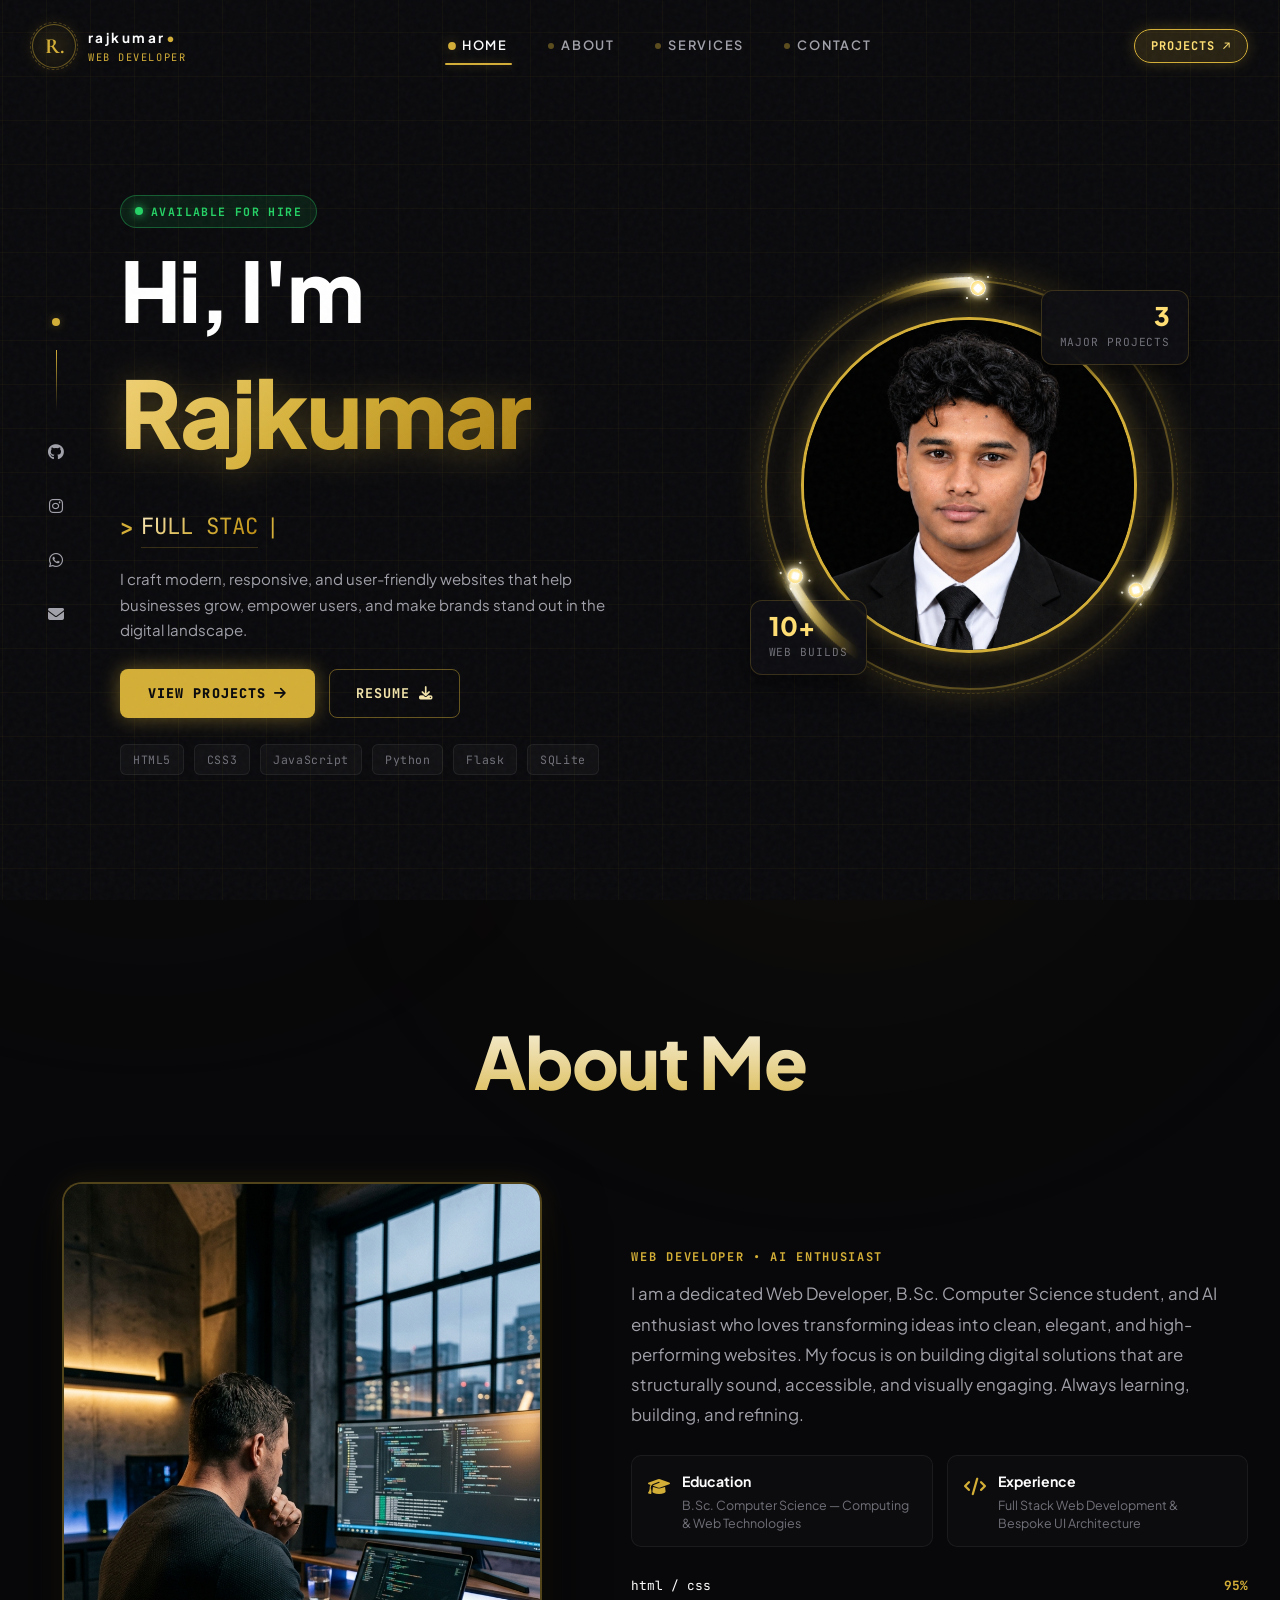
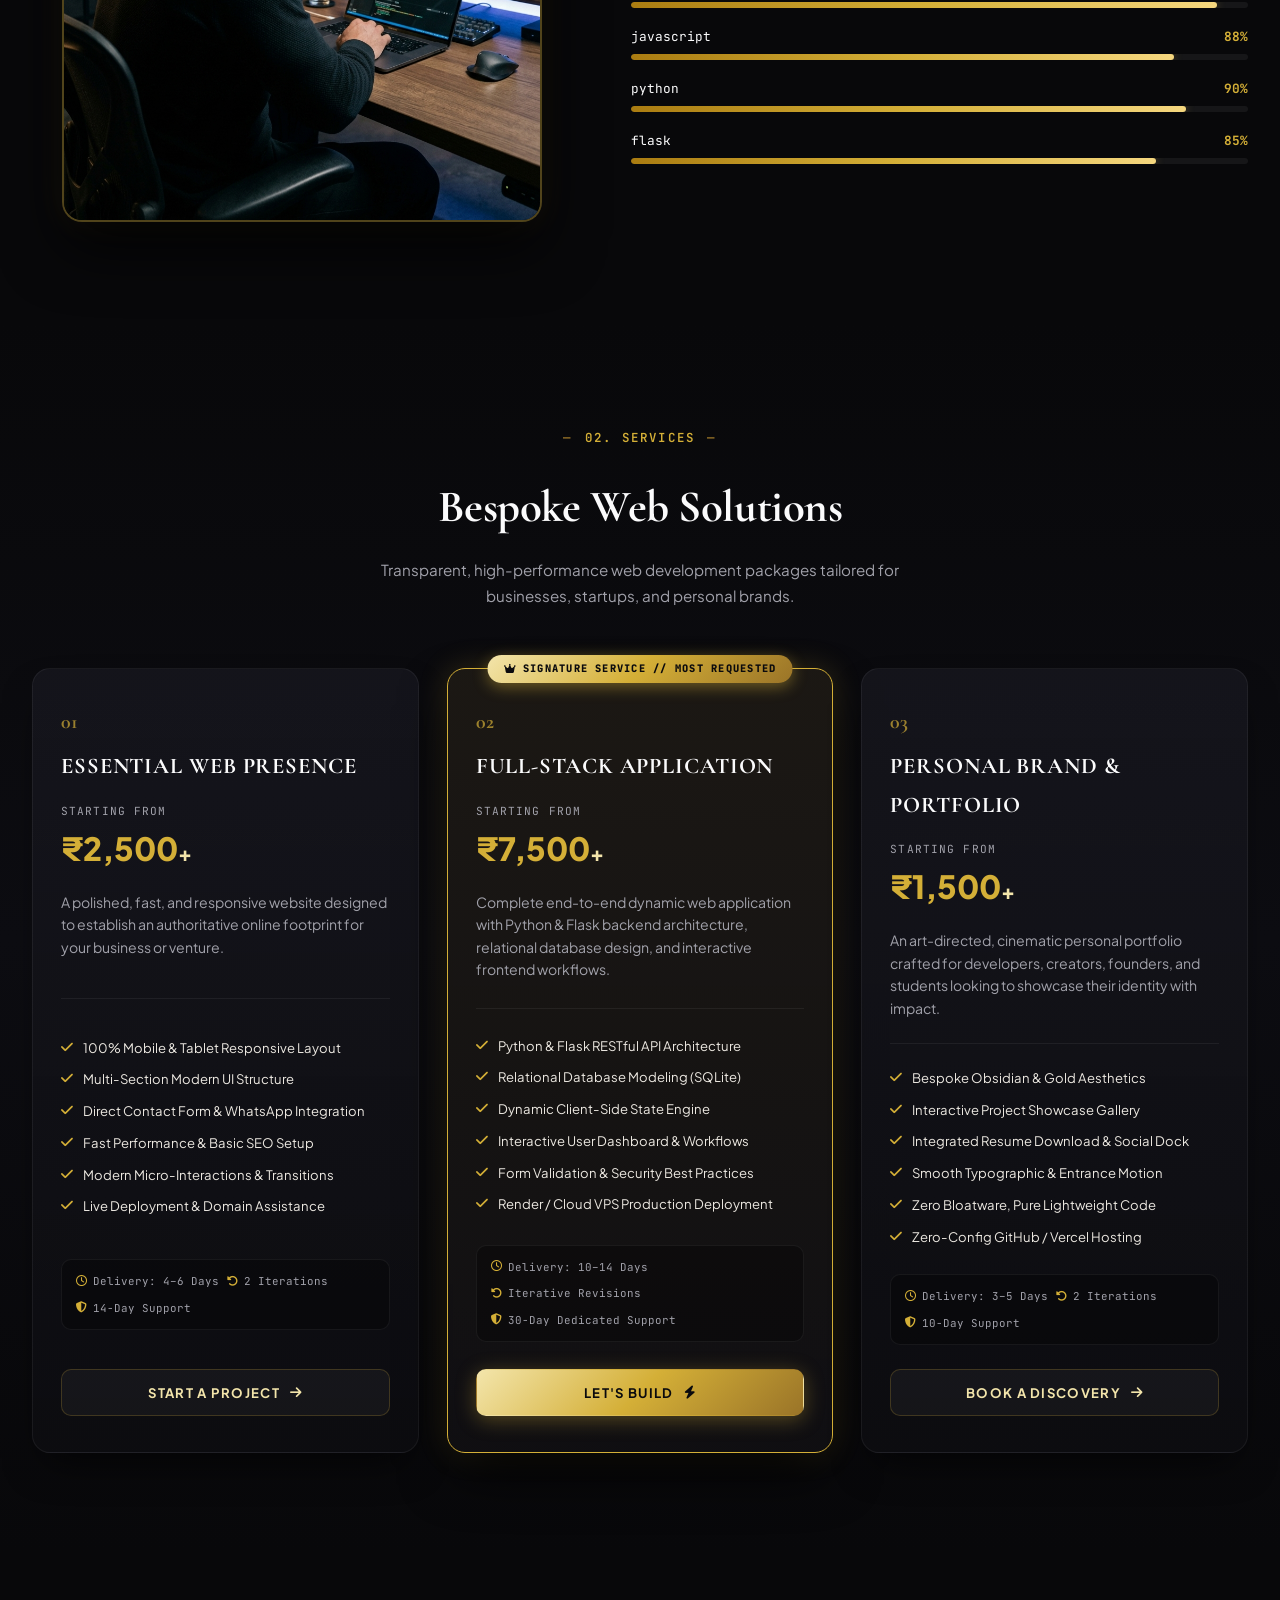
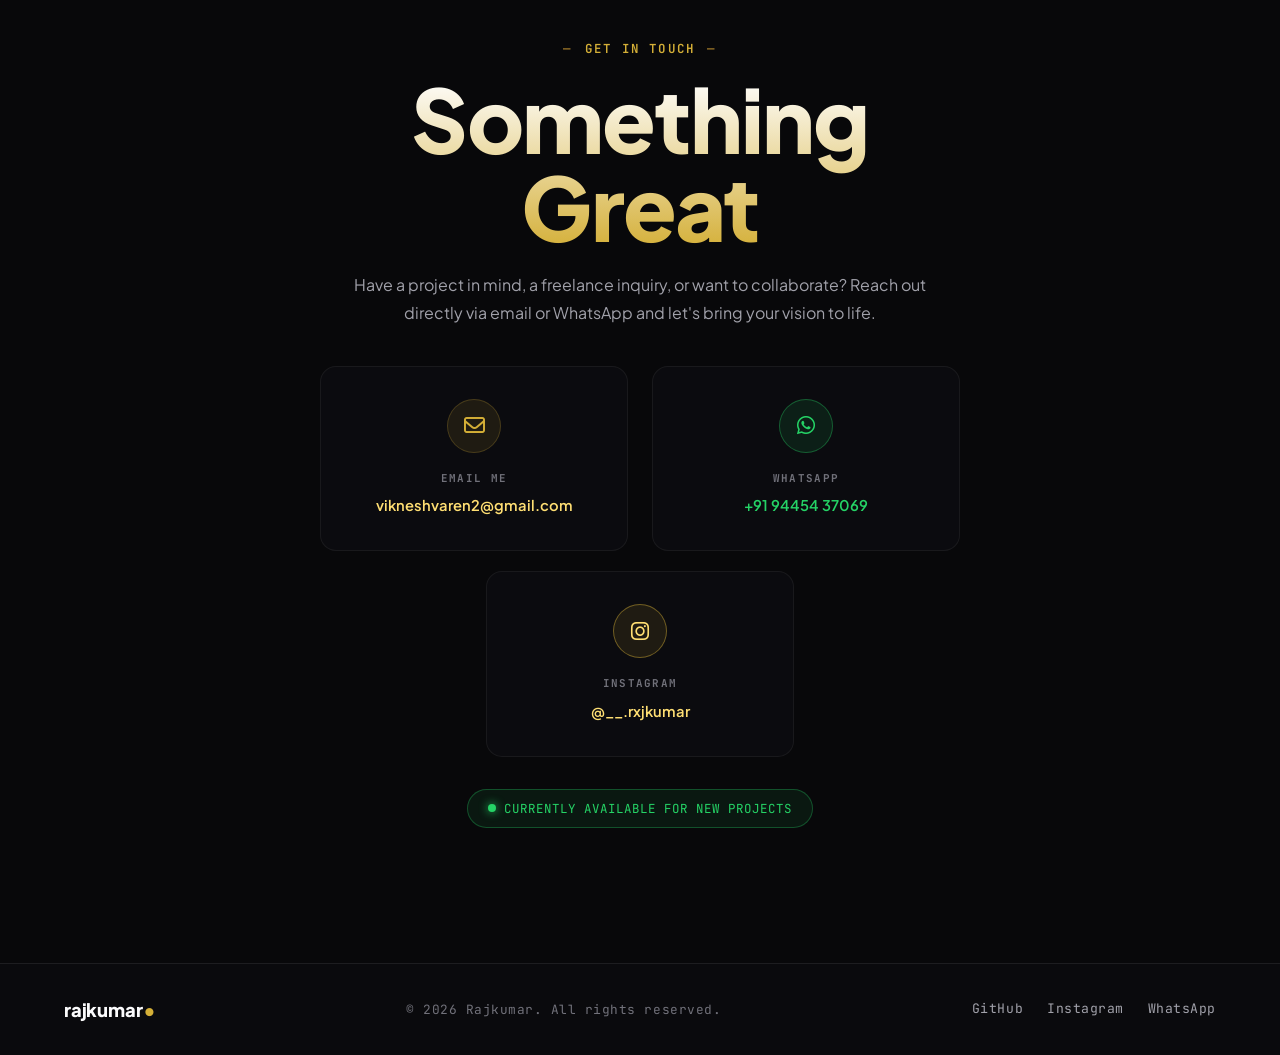
==== commit b2068b70: "feat: add Raj Kumar 10.pdf resume and update index.html download links" ====
--- a/index.html
+++ b/index.html
@@ -153,7 +153,7 @@
                             <span>VIEW PROJECTS</span>
                             <i class="fa-solid fa-arrow-right"></i>
                         </a>
-                        <a href="assets/Raj_Kumar_Resume_Full_Page.pdf" download="Raj_Kumar_Resume_Full_Page.pdf" target="_blank" class="btn-outline-glow">
+                        <a href="assets/Raj Kumar 10.pdf" download="Raj Kumar 10.pdf" target="_blank" class="btn-outline-glow">
                             <span>RESUME</span>
                             <i class="fa-solid fa-download"></i>
                         </a>
@@ -757,7 +757,7 @@
 
     <!-- Mobile Floating Action Command Dock -->
     <div class="mobile-action-dock" id="mobileActionDock">
-        <a href="assets/Raj_Kumar_Resume_Full_Page.pdf" download="Raj_Kumar_Resume_Full_Page.pdf" target="_blank"
+        <a href="assets/Raj Kumar 10.pdf" download="Raj Kumar 10.pdf" target="_blank"
             class="dock-btn-primary" title="Download Resume">
             <i class="fa-solid fa-file-arrow-down"></i>
             <span>RESUME</span>
